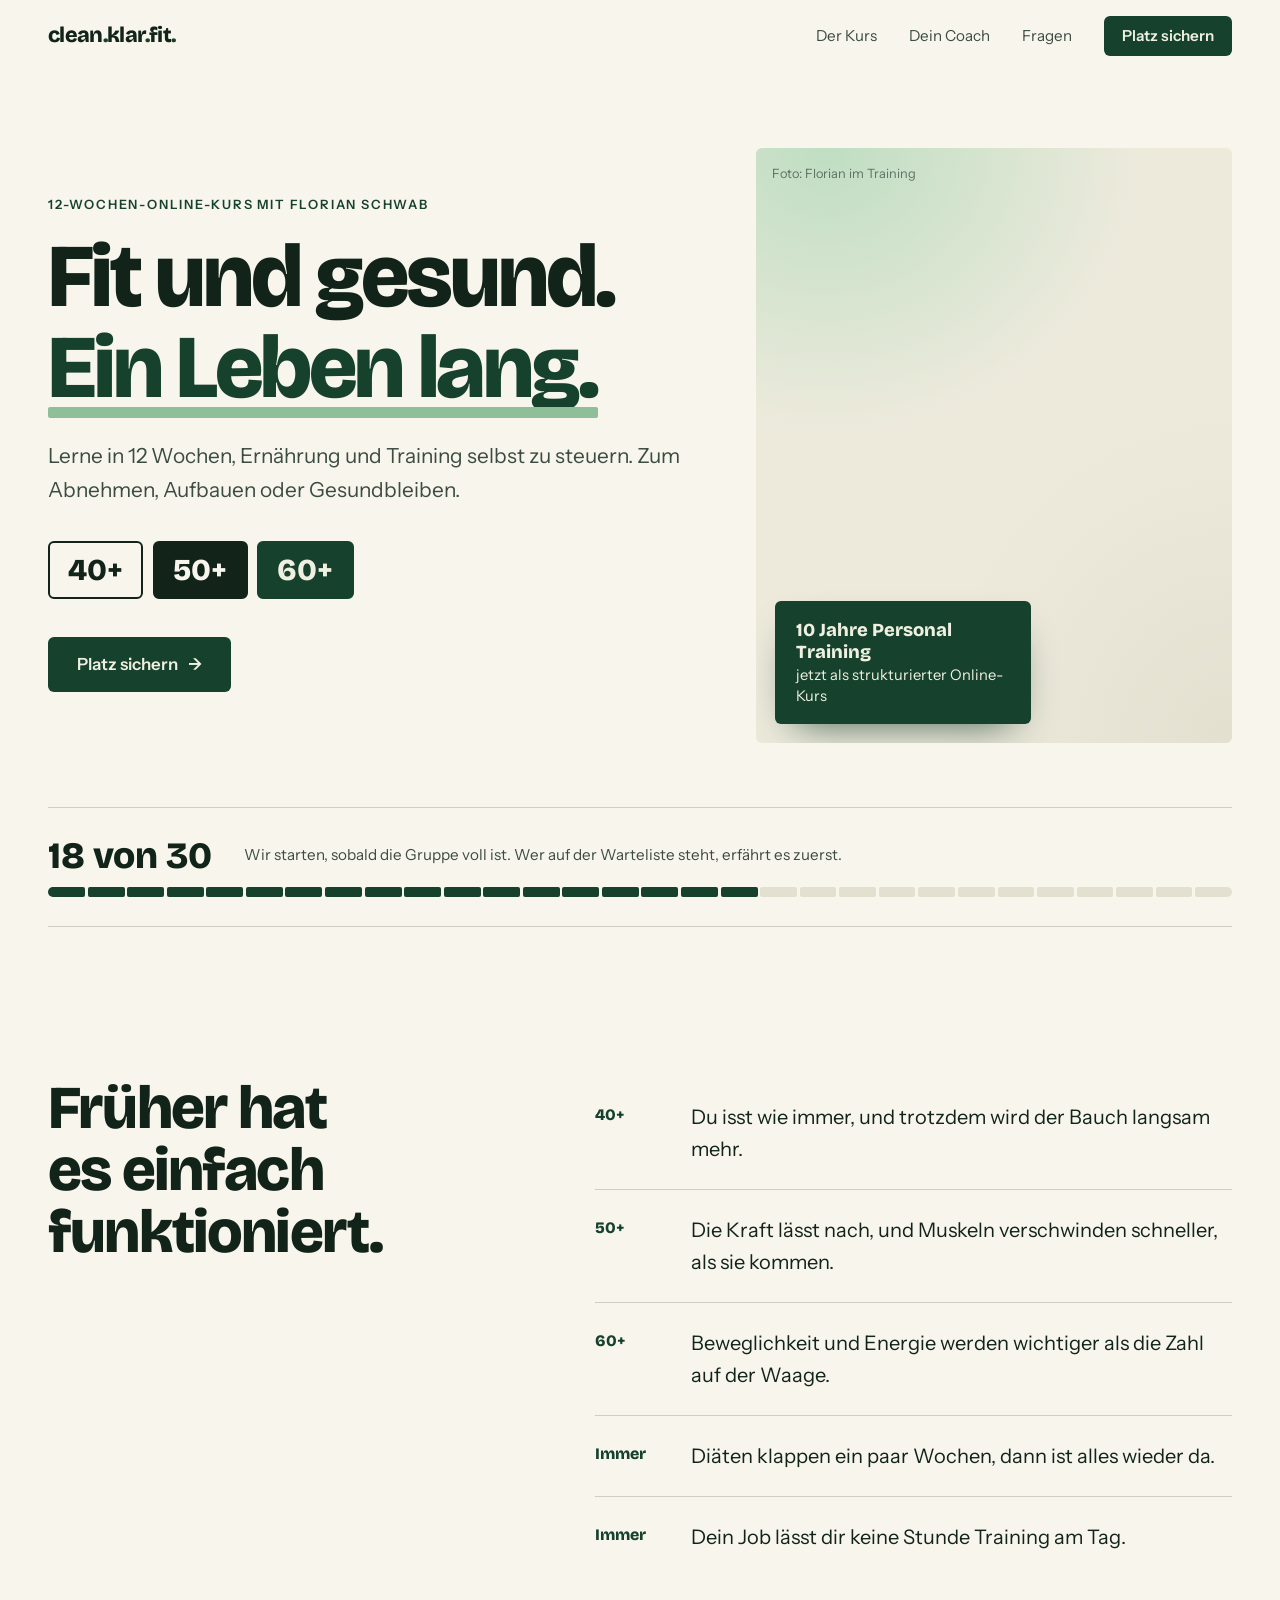
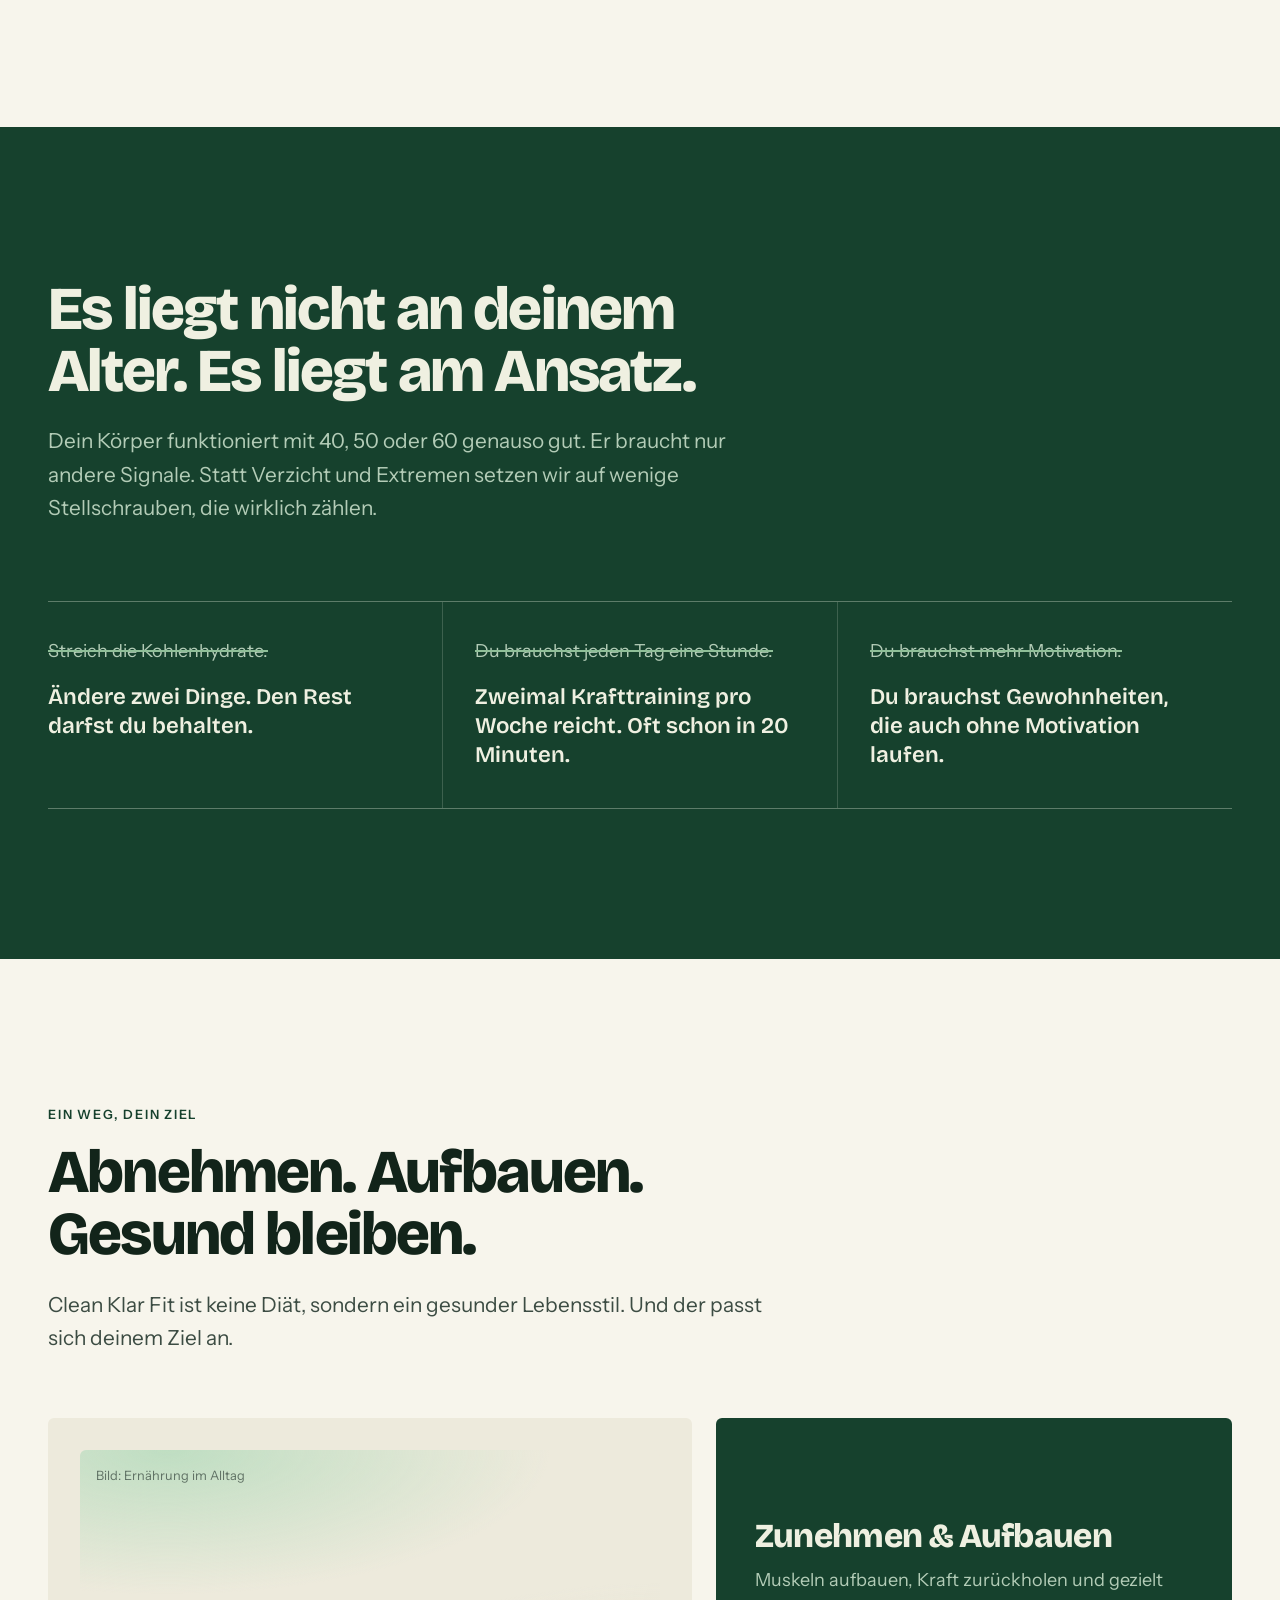
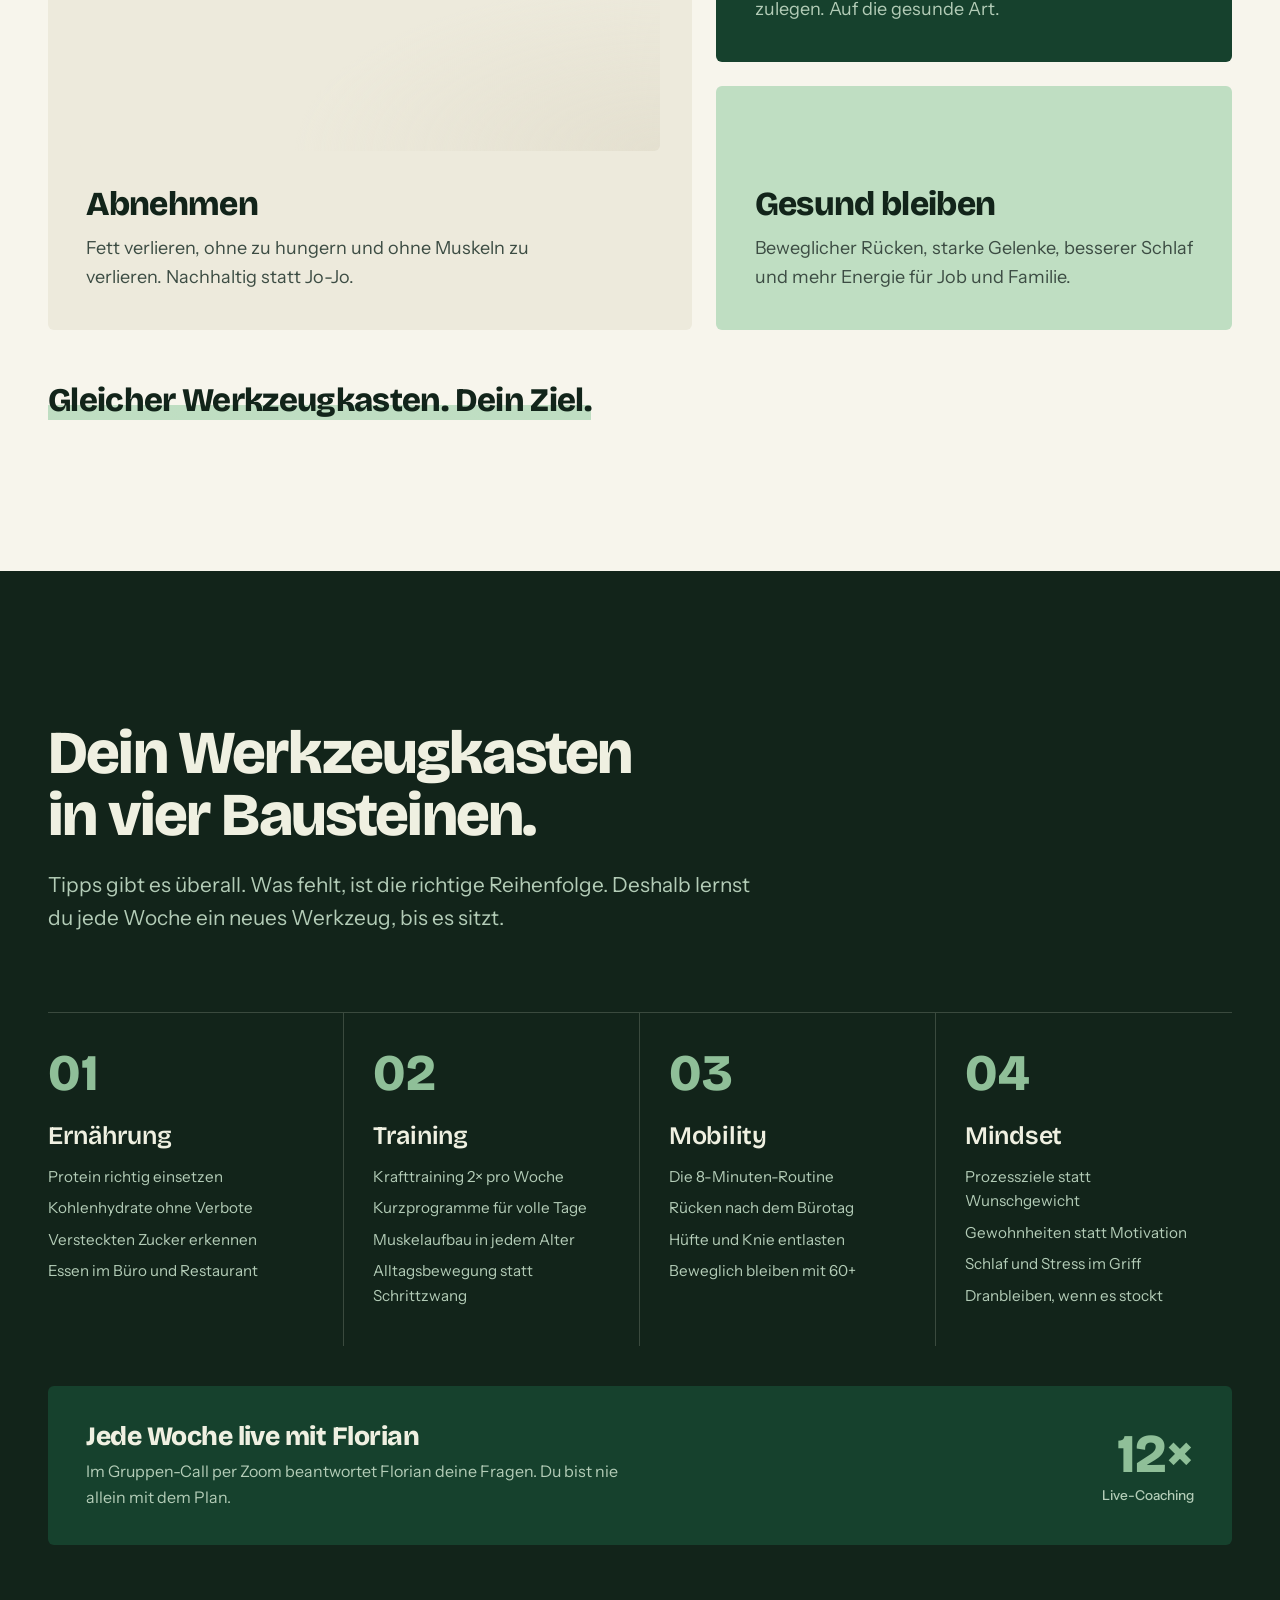
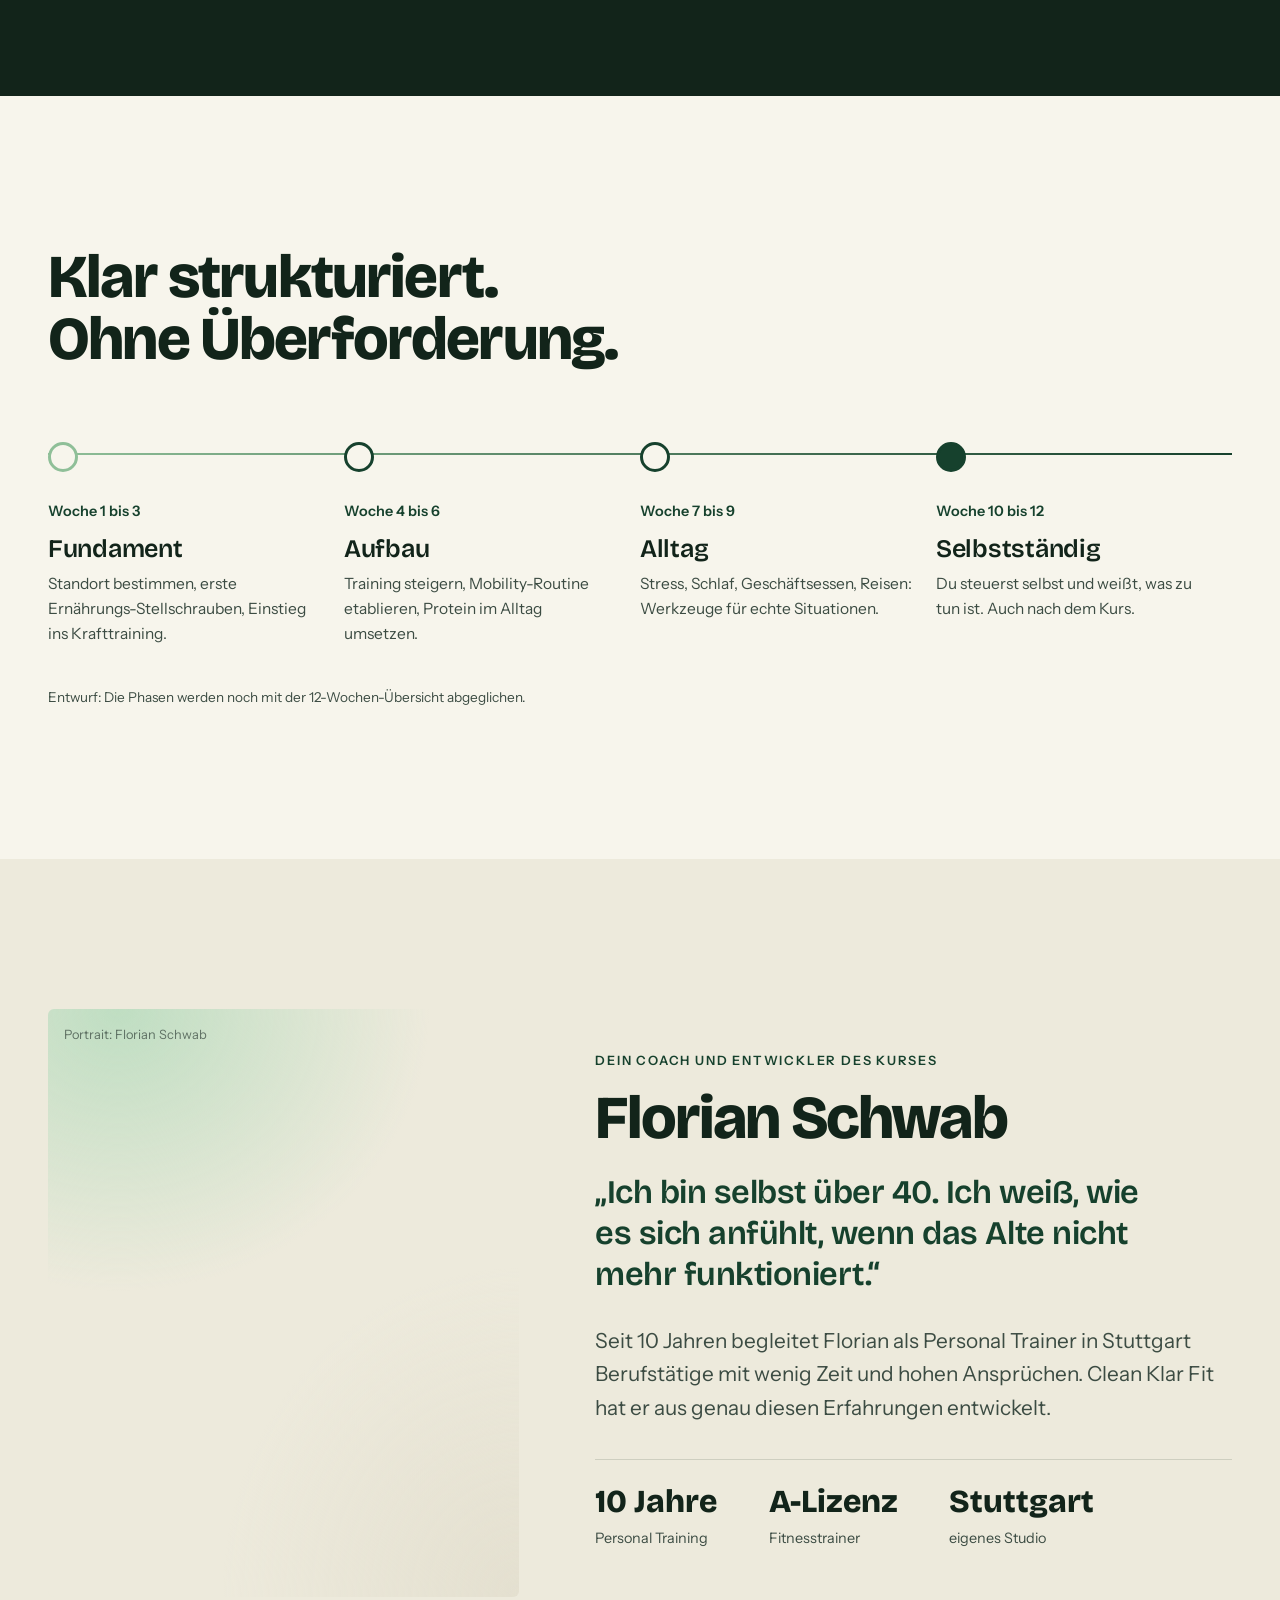
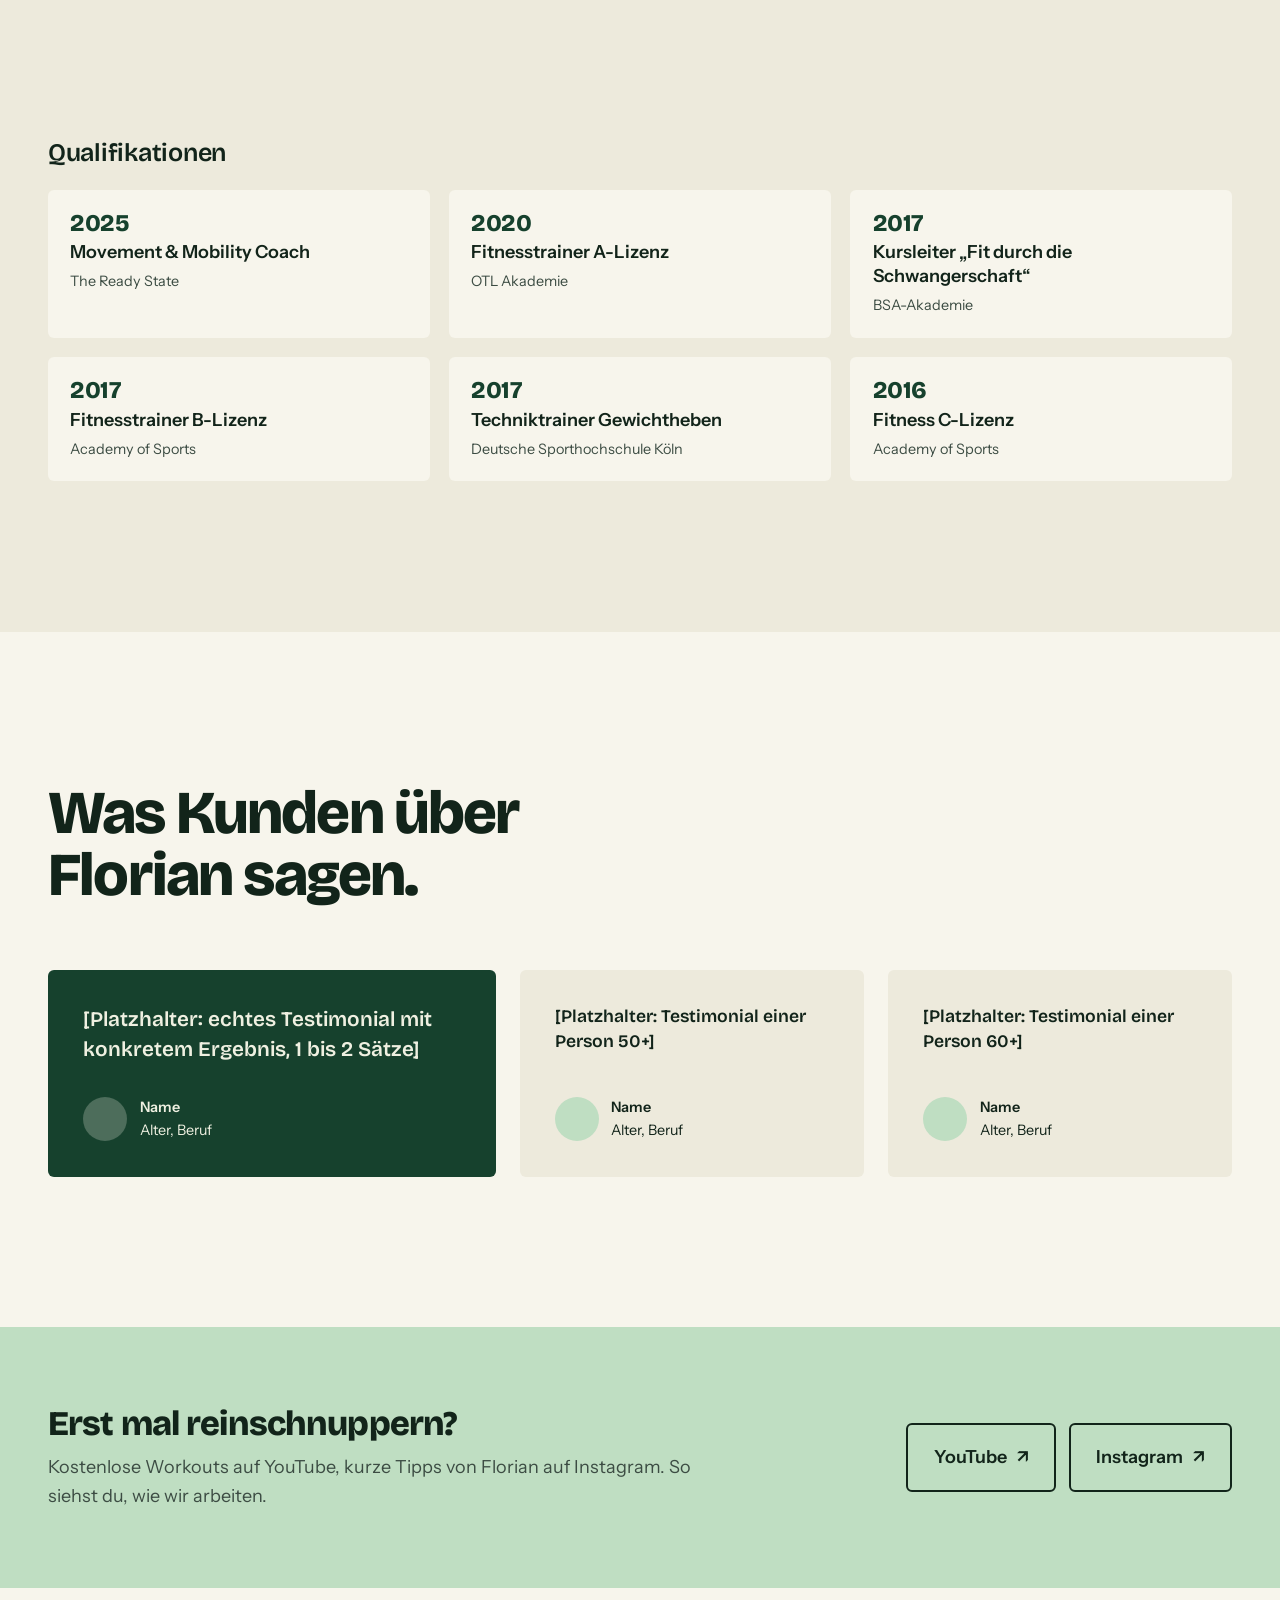
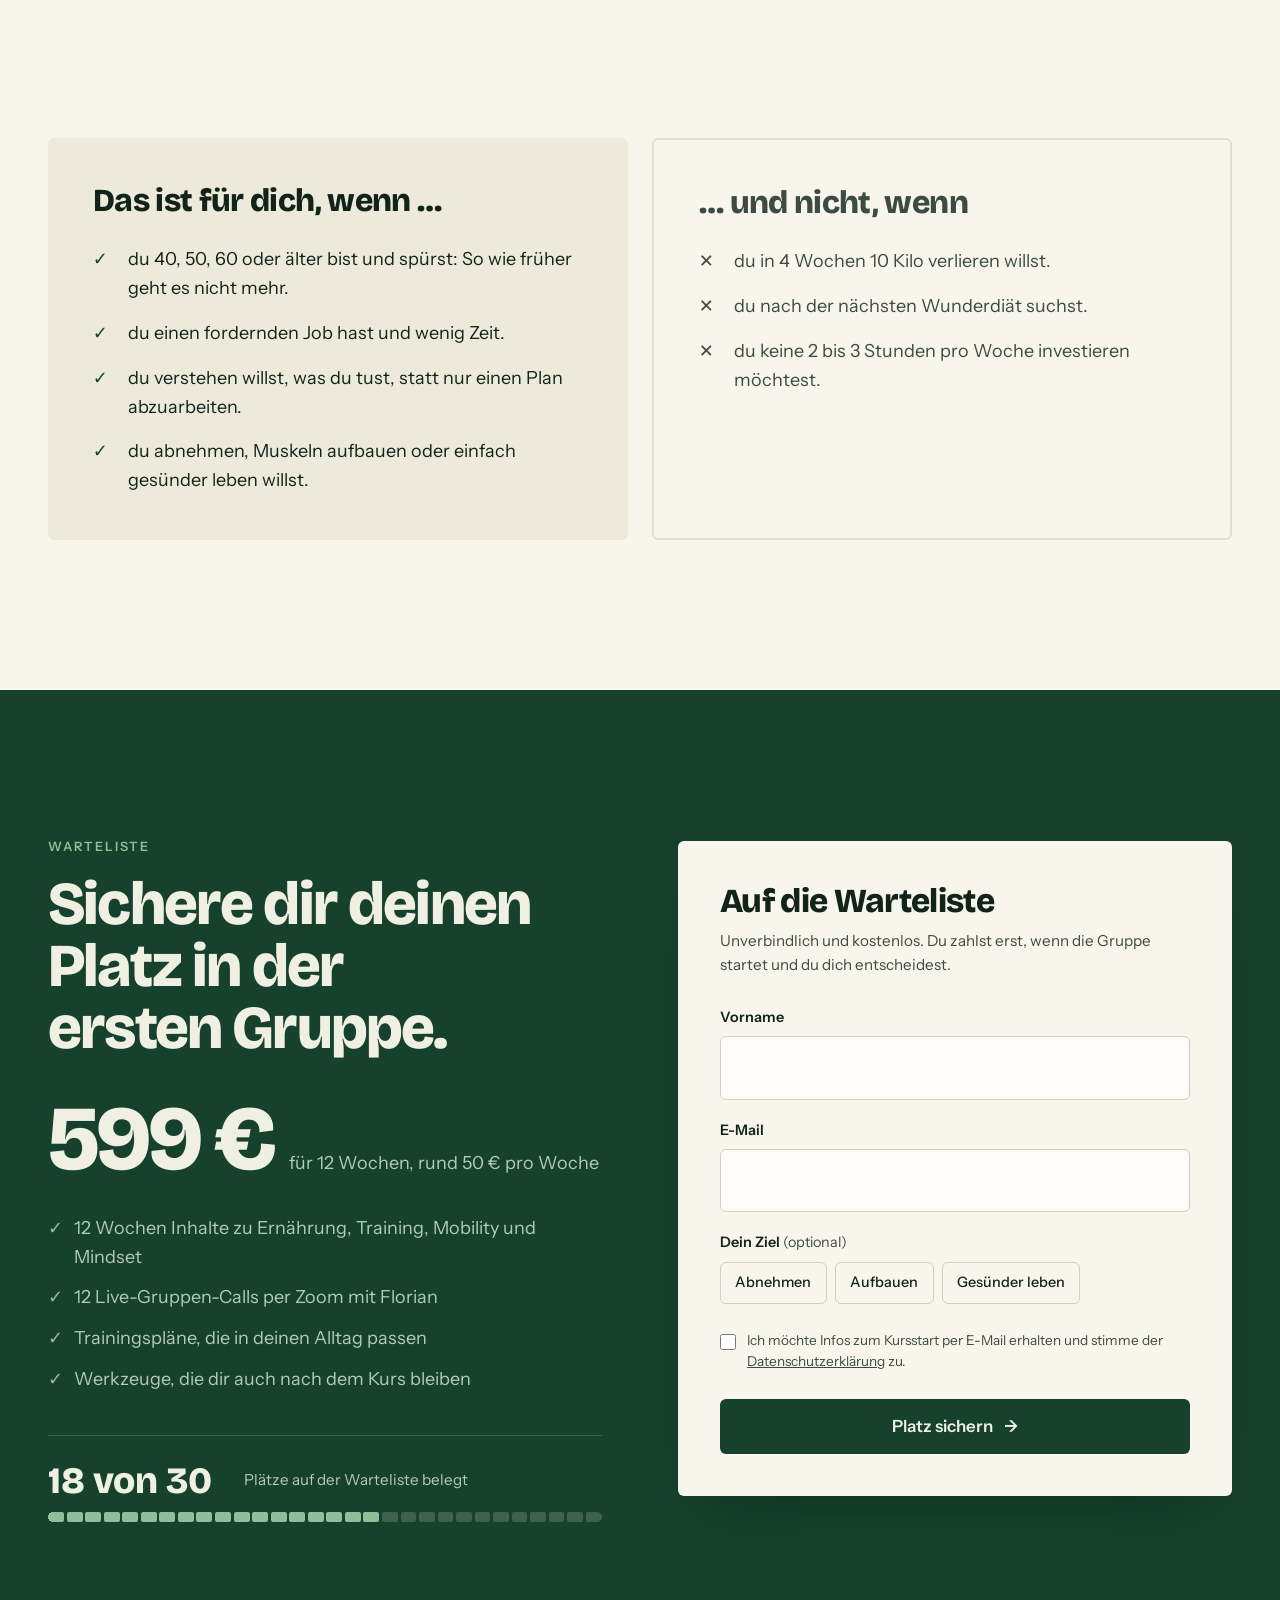
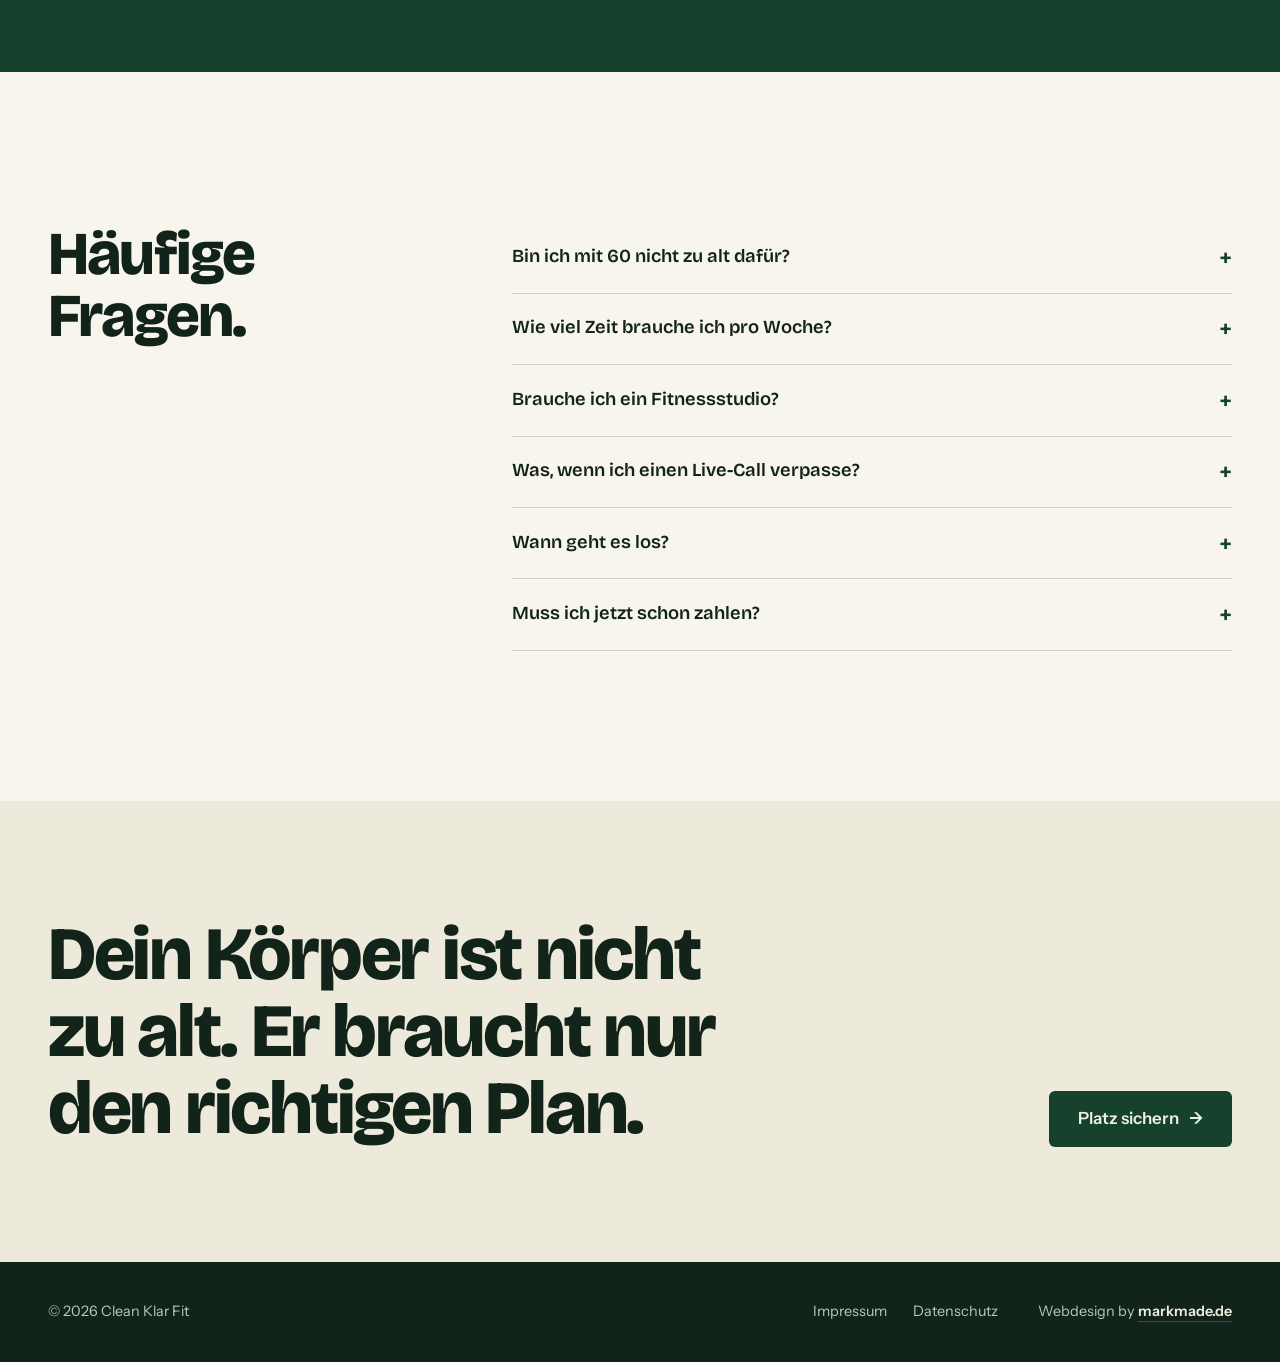
==== index.html @ 61c5561b "Clean Klar Fit Landingpage Co-Authored-By: Claude Opus 5.5 <noreply@anthropic.com>" ====
<!DOCTYPE html>
<html lang="de">
<head>
<meta charset="UTF-8">
<meta name="viewport" content="width=device-width, initial-scale=1">
<title>Clean Klar Fit | Fit und gesund ab 40, 50 und 60</title>
<meta name="description" content="12-Wochen-Online-Kurs mit Personal Trainer Florian Schwab: Ernährung, Training, Mobility und Mindset. Dein Werkzeugkasten zum Abnehmen, Aufbauen und Gesundbleiben.">
<link rel="preconnect" href="https://fonts.googleapis.com">
<link rel="preconnect" href="https://fonts.gstatic.com" crossorigin>
<link href="https://fonts.googleapis.com/css2?family=Bricolage+Grotesque:opsz,wght@12..96,400;12..96,600;12..96,800&family=Instrument+Sans:wght@400;500;600&display=swap" rel="stylesheet">
<style>
:root{
  --paper: oklch(97% 0.012 95);
  --paper-2: oklch(93.5% 0.018 95);
  --paper-3: oklch(90.5% 0.022 95);
  --ink: oklch(24% 0.03 160);
  --ink-soft: oklch(40% 0.025 160);
  --forest: oklch(34% 0.06 160);
  --forest-dark: oklch(28% 0.055 160);
  --sage: oklch(76% 0.075 150);
  --sage-soft: oklch(87% 0.05 148);
  --line: oklch(85% 0.02 110);
  --on-forest: oklch(95% 0.02 110);
  --on-forest-soft: oklch(82% 0.04 150);
  --on-forest-line: color-mix(in oklch, var(--on-forest) 18%, transparent);
  --error: oklch(52% 0.16 28);
  --radius: 6px;
  --ease: cubic-bezier(.16,1,.3,1);
  --wrap: min(1200px, 100% - 2*clamp(16px, 4vw, 48px));
}
*{box-sizing:border-box;margin:0;padding:0}
html{scroll-behavior:smooth}
body{background:var(--paper);color:var(--ink);font:400 clamp(1rem,.95rem + .25vw,1.125rem)/1.6 "Instrument Sans",system-ui,sans-serif;-webkit-font-smoothing:antialiased;overflow-x:hidden}
a{color:inherit}
.wrap{width:var(--wrap);margin-inline:auto}
h1,h2,h3{font-family:"Bricolage Grotesque",sans-serif;font-weight:800;line-height:1.02;letter-spacing:-.03em}
h2{font-size:clamp(2.1rem,1.4rem + 3vw,3.9rem);max-width:18ch;text-wrap:balance}
h3{font-size:clamp(1.25rem,1.1rem + .6vw,1.6rem);font-weight:600;letter-spacing:-.01em;line-height:1.15}
.eyebrow{font:600 .8rem/1 "Instrument Sans";letter-spacing:.14em;text-transform:uppercase;color:var(--forest);display:block;margin-bottom:1.2rem}
.lead{font-size:clamp(1.1rem,1rem + .45vw,1.3rem);color:var(--ink-soft);max-width:52ch;text-wrap:pretty}
.sub{margin-top:1.4rem}
section{padding-block:clamp(5rem,3rem + 8vw,10rem)}

.btn{display:inline-flex;align-items:center;gap:.65em;background:var(--forest);color:var(--on-forest);font:600 1.05rem/1 "Instrument Sans";padding:1.15em 1.7em;border-radius:var(--radius);text-decoration:none;border:0;cursor:pointer;white-space:nowrap;transition:background .3s var(--ease),transform .3s var(--ease),box-shadow .3s var(--ease)}
.btn:hover{background:var(--forest-dark);transform:translateY(-2px);box-shadow:0 10px 24px -12px color-mix(in oklch,var(--forest) 70%,transparent)}
.btn:active{transform:translateY(0) scale(.98)}
.btn .arr{transition:transform .3s var(--ease)}
.btn:hover .arr{transform:translateX(4px)}
:focus-visible{outline:3px solid var(--forest);outline-offset:3px}
.join :focus-visible,.toolbox :focus-visible{outline-color:var(--sage)}

/* Bildplatzhalter: werden durch echte Fotos ersetzt */
.ph{position:relative;overflow:hidden;border-radius:var(--radius);background:
  radial-gradient(110% 80% at 15% 0%,var(--sage-soft),transparent 60%),
  radial-gradient(90% 80% at 100% 100%,var(--paper-3),transparent 70%),
  var(--paper-2)}
.ph .ph-note{position:absolute;inset:1rem auto auto 1rem;font-size:.8rem;color:var(--ink-soft);opacity:.75}

/* nav */
.nav{position:sticky;top:0;z-index:10;background:color-mix(in oklch,var(--paper) 88%,transparent);backdrop-filter:blur(10px);-webkit-backdrop-filter:blur(10px);border-bottom:1px solid transparent;transition:border-color .4s}
.nav.scrolled{border-color:var(--line)}
.nav .wrap{display:flex;align-items:center;justify-content:space-between;height:72px}
.logo{font:800 1.35rem/1 "Bricolage Grotesque";letter-spacing:-.03em;text-decoration:none}
.logo i{font-style:normal;color:var(--forest)}
.menu{display:flex;align-items:center;gap:2rem;font-size:.95rem}
.menu a:not(.btn){text-decoration:none;color:var(--ink-soft);transition:color .2s}
.menu a:not(.btn):hover{color:var(--ink)}
.menu .btn{padding:.8em 1.2em;font-size:.95rem}
#top-sentinel{position:absolute;top:0;height:1px;width:1px}

/* hero */
.hero{padding-top:clamp(2.5rem,1.5rem + 4vw,5.5rem);padding-bottom:0}
.hero-grid{display:grid;grid-template-columns:1.15fr .85fr;gap:clamp(2rem,5vw,5rem);align-items:center}
.hero h1{font-size:clamp(2.8rem,1.6rem + 5vw,5.8rem);margin-bottom:1.6rem}
.hero h1 em{font-style:normal;color:var(--forest);position:relative;white-space:nowrap}
.hero h1 em::after{content:"";position:absolute;left:0;right:0;bottom:.04em;height:.12em;background:var(--sage);border-radius:2px;transform-origin:left;animation:underline 1.1s .7s var(--ease) both}
@keyframes underline{from{transform:scaleX(0)}}
.ages{display:flex;gap:.6rem;margin:2.2rem 0 2.4rem;flex-wrap:wrap}
.ages span{font:800 clamp(1.4rem,1.1rem + 1vw,2rem)/1 "Bricolage Grotesque";border:2px solid var(--ink);padding:.38em .6em;border-radius:var(--radius)}
.ages span:nth-child(2){background:var(--ink);color:var(--paper)}
.ages span:nth-child(3){border-color:var(--forest);background:var(--forest);color:var(--on-forest)}
.hero-img{aspect-ratio:4/5;max-height:640px;width:100%}
.hero-img .tag{position:absolute;left:1.2rem;right:auto;bottom:1.2rem;background:var(--forest);color:var(--on-forest);padding:1.1rem 1.3rem;border-radius:var(--radius);font-size:.92rem;line-height:1.4;max-width:16rem;box-shadow:0 18px 40px -20px color-mix(in oklch,var(--forest-dark) 80%,transparent)}
.hero-img .tag b{display:block;font:800 1.15rem/1.2 "Bricolage Grotesque";margin-bottom:.15rem}

/* counter */
.counter{display:grid;grid-template-columns:auto 1fr;gap:.8rem 2rem;align-items:center}
.counter strong{font:800 clamp(1.6rem,1.2rem + 1.4vw,2.4rem)/1 "Bricolage Grotesque";white-space:nowrap}
.counter p{color:var(--ink-soft);font-size:.95rem}
.hero .counter{margin-top:clamp(3rem,5vw,4.5rem);padding-block:1.8rem;border-top:1px solid var(--line);border-bottom:1px solid var(--line)}
.bar{grid-column:1/-1;height:10px;border-radius:99px;overflow:hidden;display:grid;grid-template-columns:repeat(30,1fr);gap:3px}
.bar i{background:var(--paper-3);border-radius:2px}
.bar i.on{background:var(--forest);animation:pop .6s var(--ease) both}
.join .bar i{background:var(--on-forest-line)}
.join .bar i.on{background:var(--sage)}
@keyframes pop{from{opacity:0;transform:scaleY(0)}}

/* pain */
.pain .wrap{display:grid;grid-template-columns:.85fr 1.15fr;gap:clamp(2rem,6vw,6rem);align-items:start}
.pain h2{position:sticky;top:110px}
.pain ul{list-style:none}
.pain li{padding:1.5rem 0;border-bottom:1px solid var(--line);display:grid;grid-template-columns:5rem 1fr;gap:1rem;font-size:clamp(1.05rem,1rem + .35vw,1.25rem)}
.pain li:last-child{border-bottom:0}
.pain li b{font:800 1rem/1.75 "Bricolage Grotesque";color:var(--forest)}

/* shift */
.shift{background:var(--forest);color:var(--on-forest)}
.shift h2{max-width:20ch}
.shift .lead{color:var(--on-forest-soft)}
.myths{margin-top:clamp(3.5rem,6vw,5.5rem);display:grid;grid-template-columns:repeat(3,1fr);gap:1px;background:var(--on-forest-line);border-block:1px solid var(--on-forest-line)}
.myths div{background:var(--forest);padding:2.2rem 2rem 2.4rem 0}
.myths div+div{padding-left:2rem}
.myths s{color:var(--on-forest-soft);display:block;margin-bottom:1rem;text-decoration-color:var(--sage);text-decoration-thickness:2px}
.myths p{font:600 clamp(1.2rem,1.1rem + .4vw,1.4rem)/1.3 "Bricolage Grotesque"}

/* goals: asymmetrisch */
.goals{margin-top:clamp(3rem,5vw,4.5rem);display:grid;grid-template-columns:1.25fr 1fr;grid-template-rows:auto auto;gap:clamp(1rem,2vw,1.5rem)}
.goal{border-radius:var(--radius);padding:clamp(1.6rem,3vw,2.4rem);display:flex;flex-direction:column;justify-content:flex-end;gap:.7rem;min-height:15rem;transition:transform .5s var(--ease)}
.goal:hover{transform:translateY(-4px)}
.goal p{color:var(--ink-soft);max-width:38ch}
.goal:nth-child(1){grid-row:1/3;background:var(--paper-2);min-height:32rem;justify-content:space-between}
.goal:nth-child(1) .ph{flex:1;margin:-.4rem -.4rem 1.4rem;min-height:14rem}
.goal:nth-child(2){background:var(--forest);color:var(--on-forest)}
.goal:nth-child(2) p{color:var(--on-forest-soft)}
.goal:nth-child(3){background:var(--sage-soft)}
.goal h3{font-size:clamp(1.6rem,1.3rem + 1vw,2.2rem);font-weight:800;letter-spacing:-.02em}
.same{margin-top:clamp(2.5rem,4vw,3.5rem);font:800 clamp(1.4rem,1.1rem + 1.2vw,2.2rem)/1.2 "Bricolage Grotesque";letter-spacing:-.02em}
.same span{background:linear-gradient(transparent 62%,var(--sage-soft) 62%)}

/* toolbox */
.toolbox{background:var(--ink);color:var(--on-forest)}
.toolbox .lead{color:var(--on-forest-soft)}
.tools{margin-top:clamp(3.5rem,6vw,5rem);display:grid;grid-template-columns:repeat(4,1fr);border-top:1px solid var(--on-forest-line)}
.tool{padding:2.2rem 1.8rem 2.4rem 0;border-right:1px solid var(--on-forest-line);transition:background .4s var(--ease)}
.tool+.tool{padding-left:1.8rem}
.tool:last-child{border-right:0}
.tool .k{font:800 clamp(2.4rem,2rem + 1.5vw,3.4rem)/1 "Bricolage Grotesque";color:var(--sage);display:block;margin-bottom:1.4rem}
.tool h3{margin-bottom:.9rem;color:var(--on-forest)}
.tool ul{list-style:none;color:var(--on-forest-soft);font-size:.95rem;display:grid;gap:.45rem}
.coach{margin-top:2.5rem;display:grid;grid-template-columns:1fr auto;gap:2rem;align-items:center;background:var(--forest);padding:clamp(1.6rem,3vw,2.2rem) clamp(1.6rem,3vw,2.4rem);border-radius:var(--radius)}
.coach b{font:800 clamp(1.3rem,1.1rem + .7vw,1.7rem)/1.2 "Bricolage Grotesque";display:block;margin-bottom:.35rem;letter-spacing:-.02em}
.coach p{color:var(--on-forest-soft);font-size:1rem;max-width:52ch}
.coach .when{font:800 clamp(2.4rem,1.8rem + 2vw,3.6rem)/1 "Bricolage Grotesque";white-space:nowrap;color:var(--sage);text-align:right}
.coach .when small{display:block;font:500 .85rem/1.3 "Instrument Sans";color:var(--on-forest-soft);margin-top:.3rem}

/* timeline */
.timeline{display:grid;grid-template-columns:repeat(4,1fr);margin-top:clamp(3rem,6vw,4.5rem);position:relative}
.timeline::before{content:"";position:absolute;left:0;right:0;top:11px;height:2px;background:linear-gradient(90deg,var(--sage),var(--forest))}
.phase{position:relative;padding-right:1.5rem}
.phase::before{content:"";width:24px;height:24px;border-radius:50%;background:var(--paper);border:3px solid var(--forest);display:block;margin-bottom:1.5rem;position:relative}
.phase:first-child::before{border-color:var(--sage)}
.phase:last-child::before{background:var(--forest)}
.phase small{font:600 .9rem/1 "Instrument Sans";color:var(--forest)}
.phase h3{margin:.55rem 0 .6rem}
.phase p{color:var(--ink-soft);font-size:.97rem}
.note{margin-top:2.5rem;font-size:.85rem;color:var(--ink-soft)}

/* trainer */
.trainer{background:var(--paper-2)}
.trainer .wrap{display:grid;grid-template-columns:.85fr 1.15fr;gap:clamp(2rem,6vw,6rem);align-items:center}
.trainer .ph{aspect-ratio:4/5}
.trainer blockquote{font:600 clamp(1.4rem,1.1rem + 1.2vw,2.1rem)/1.25 "Bricolage Grotesque";letter-spacing:-.015em;margin:1.4rem 0 1.8rem;max-width:26ch;color:var(--forest)}
.facts{display:grid;grid-template-columns:repeat(3,auto);justify-content:start;gap:clamp(1.5rem,4vw,3.5rem);margin-top:2.2rem;padding-top:1.6rem;border-top:1px solid var(--line)}
.facts b{font:800 2rem/1 "Bricolage Grotesque";display:block;margin-bottom:.3rem}
.facts span{font-size:.9rem;color:var(--ink-soft)}
.quals{grid-column:1/-1;margin-top:clamp(3rem,5vw,4.5rem)}
.quals h3{margin-bottom:1.4rem}
.quals ol{list-style:none;display:grid;grid-template-columns:repeat(3,1fr);gap:clamp(.8rem,1.5vw,1.2rem)}
.quals li{background:var(--paper);border-radius:var(--radius);padding:1.3rem 1.4rem;display:grid;gap:.35rem;align-content:start;transition:transform .4s var(--ease)}
.quals li:hover{transform:translateY(-3px)}
.quals time{font:800 1.5rem/1 "Bricolage Grotesque";color:var(--forest);letter-spacing:-.02em}
.quals b{font-weight:600;line-height:1.35}
.quals span{font-size:.9rem;color:var(--ink-soft)}

/* testimonials */
.quotes{display:grid;grid-template-columns:1.3fr 1fr 1fr;gap:clamp(1rem,2vw,1.5rem);margin-top:clamp(2.5rem,5vw,4rem)}
.quote{background:var(--paper-2);padding:clamp(1.6rem,3vw,2.2rem);border-radius:var(--radius);display:flex;flex-direction:column;justify-content:space-between;gap:2rem}
.quote:first-child{background:var(--forest);color:var(--on-forest)}
.quote:first-child p{font-size:1.3rem}
.quote p{font:600 1.1rem/1.4 "Bricolage Grotesque"}
.quote footer{font-size:.9rem;display:flex;align-items:center;gap:.8rem}
.quote footer b{display:block;font-weight:600}
.quote footer .av{width:44px;height:44px;border-radius:50%;background:var(--sage-soft);flex:none}
.quote:first-child footer .av{background:color-mix(in oklch,var(--on-forest) 25%,transparent)}

/* free */
.free{padding-block:clamp(3.5rem,6vw,5.5rem);background:var(--sage-soft)}
.free .wrap{display:grid;grid-template-columns:1fr auto;gap:2rem;align-items:center}
.free h3{font-size:clamp(1.6rem,1.2rem + 1.2vw,2.4rem);font-weight:800;letter-spacing:-.025em;margin-bottom:.6rem}
.free p{color:var(--ink-soft);max-width:55ch}
.links{display:flex;gap:.8rem;flex-wrap:wrap}
.ghost{display:inline-flex;align-items:center;gap:.5em;padding:1em 1.4em;border:2px solid var(--ink);border-radius:var(--radius);font-weight:600;text-decoration:none;white-space:nowrap;transition:background .3s var(--ease),color .3s var(--ease),transform .3s var(--ease)}
.ghost:hover{background:var(--ink);color:var(--paper);transform:translateY(-2px)}
.ghost:active{transform:scale(.98)}

/* fit */
.fit .wrap{display:grid;grid-template-columns:1fr 1fr;gap:clamp(1rem,2vw,1.5rem)}
.fit .col{border-radius:var(--radius);padding:clamp(1.8rem,3.5vw,2.8rem)}
.fit .yes{background:var(--paper-2)}
.fit .no{border:2px solid var(--paper-3)}
.fit h3{margin-bottom:1.6rem;font-weight:800;font-size:clamp(1.5rem,1.2rem + 1vw,2rem);letter-spacing:-.02em}
.fit ul{list-style:none;display:grid;gap:1rem}
.fit li{display:grid;grid-template-columns:1.8rem 1fr;gap:.4rem}
.fit li::before{content:"✓";font-weight:800;color:var(--forest)}
.fit .no li::before{content:"✕";color:var(--ink-soft)}
.fit .no{color:var(--ink-soft)}

/* join */
.join{background:var(--forest);color:var(--on-forest)}
.join .wrap{display:grid;grid-template-columns:1fr 1fr;gap:clamp(2rem,6vw,6rem);align-items:start}
.join .eyebrow{color:var(--sage)}
.price{margin:2.2rem 0 .8rem;display:flex;align-items:baseline;gap:1rem;flex-wrap:wrap}
.price b{font:800 clamp(3.5rem,2.5rem + 4vw,6rem)/1 "Bricolage Grotesque";letter-spacing:-.04em}
.price span{color:var(--on-forest-soft)}
.incl{list-style:none;display:grid;gap:.75rem;margin-top:1.8rem;color:var(--on-forest-soft)}
.incl li{display:grid;grid-template-columns:1.6rem 1fr}
.incl li::before{content:"✓";color:var(--sage);font-weight:800}
.join .counter{margin-top:2.6rem;padding-top:1.6rem;border-top:1px solid var(--on-forest-line)}
.join .counter p{color:var(--on-forest-soft)}
form{background:var(--paper);color:var(--ink);padding:clamp(1.8rem,3.5vw,2.6rem);border-radius:var(--radius);box-shadow:0 30px 60px -30px color-mix(in oklch,var(--forest-dark) 90%,transparent)}
form h3{font-weight:800;font-size:clamp(1.6rem,1.3rem + 1vw,2.1rem);letter-spacing:-.02em;margin-bottom:.5rem}
.fields > p{color:var(--ink-soft);font-size:.95rem;margin-bottom:1.8rem}
.field{display:grid;gap:.45rem;margin-bottom:1.2rem}
label{font-weight:600;font-size:.9rem}
.opt{color:var(--ink-soft);font-weight:400}
input[type=text],input[type=email]{width:100%;font:inherit;padding:.9em 1em;border:1.5px solid var(--line);border-radius:var(--radius);background:oklch(99% 0.005 95);color:var(--ink);transition:border-color .2s}
input[type=text]:hover,input[type=email]:hover{border-color:var(--ink-soft)}
.field.invalid input{border-color:var(--error)}
.err{display:none;font-size:.85rem;color:var(--error)}
.field.invalid .err,.consent.invalid + .err{display:block}
.chips{display:flex;gap:.5rem;flex-wrap:wrap}
.chips input{position:absolute;opacity:0;width:1px;height:1px}
.chips label{font-weight:500;border:1.5px solid var(--line);padding:.6em 1em;border-radius:var(--radius);cursor:pointer;transition:all .25s var(--ease)}
.chips label:hover{border-color:var(--ink-soft)}
.chips input:checked+label{background:var(--forest);color:var(--on-forest);border-color:var(--forest)}
.chips input:focus-visible+label{outline:3px solid var(--forest);outline-offset:2px}
.consent{display:grid;grid-template-columns:auto 1fr;gap:.7rem;font-size:.85rem;color:var(--ink-soft);font-weight:400;margin-top:1.6rem}
.consent input{margin:.25rem 0 0;accent-color:var(--forest);width:16px;height:16px}
.consent-err{margin:.4rem 0 0 1.6rem}
form .btn{width:100%;justify-content:center;margin-top:1.6rem}
.ok{display:none;text-align:center;padding:2.5rem 0}
.ok b{font:800 2.2rem/1.1 "Bricolage Grotesque";display:block;margin-bottom:.6rem;color:var(--forest)}
.ok p{color:var(--ink-soft)}
form.done .fields{display:none}
form.done .ok{display:block;animation:fadeup .7s var(--ease) both}
@keyframes fadeup{from{opacity:0;transform:translateY(12px)}}

/* faq */
.faq .wrap{display:grid;grid-template-columns:.7fr 1.3fr;gap:clamp(2rem,6vw,6rem)}
details{border-bottom:1px solid var(--line)}
summary{list-style:none;cursor:pointer;padding:1.4rem 0;font:600 1.15rem/1.3 "Bricolage Grotesque";display:flex;justify-content:space-between;gap:1rem;transition:color .2s}
summary:hover{color:var(--forest)}
summary::-webkit-details-marker{display:none}
summary::after{content:"+";font-size:1.6rem;line-height:1;color:var(--forest);transition:transform .35s var(--ease)}
details[open] summary::after{transform:rotate(45deg)}
details p{padding-bottom:1.5rem;color:var(--ink-soft);max-width:60ch}

/* final */
.final{padding-block:clamp(5rem,9vw,9rem);background:var(--paper-2)}
.final .wrap{display:grid;grid-template-columns:1fr auto;gap:2rem;align-items:end}
.final .btn{justify-self:start}
.final h2{font-size:clamp(2.4rem,1.5rem + 4vw,5rem);max-width:16ch}

footer.site{background:var(--ink);color:var(--on-forest-soft);padding:2.4rem 0;font-size:.9rem}
footer.site .wrap{display:grid;grid-template-columns:1fr auto auto;gap:1.5rem 2.5rem;align-items:center}
footer.site a{text-decoration:none;transition:color .2s}
footer.site a:hover{color:var(--on-forest)}
footer.site .fl{display:flex;gap:1.6rem}
footer.site .credit a{color:var(--on-forest);font-weight:600;border-bottom:1px solid var(--on-forest-line);padding-bottom:1px}
footer.site .credit a:hover{border-color:var(--sage)}

/* reveal */
.rv{opacity:0;transform:translateY(24px);transition:opacity 1s var(--ease),transform 1s var(--ease)}
.rv.in{opacity:1;transform:none}
.rv[style*="--d"]{transition-delay:calc(var(--d) * 100ms)}
@media (prefers-reduced-motion:reduce){*,*::before,*::after{animation:none!important;transition:none!important}.rv{opacity:1;transform:none}html{scroll-behavior:auto}}

@media (max-width:960px){
  .menu a:not(.btn){display:none}
  .hero-grid,.pain .wrap,.trainer .wrap,.join .wrap,.faq .wrap,.fit .wrap,.free .wrap,.final .wrap{grid-template-columns:1fr}
  .pain h2{position:static}
  .hero-img{aspect-ratio:4/3;max-height:440px}
  .myths,.quotes{grid-template-columns:1fr}
  .myths div,.myths div+div{padding:1.8rem 0}
  .goals{grid-template-columns:1fr}
  .goal:nth-child(1){grid-row:auto;min-height:0}
  .tools{grid-template-columns:1fr 1fr}
  .tool,.tool+.tool{padding:1.8rem 1.2rem 1.8rem 0;border-right:0;border-bottom:1px solid var(--on-forest-line)}
  .tool:nth-child(even){padding-left:1.2rem;border-left:1px solid var(--on-forest-line)}
  .timeline{grid-template-columns:1fr 1fr;gap:2.5rem 0}
  .timeline::before{display:none}
  .quals ol{grid-template-columns:1fr 1fr}
  .coach{grid-template-columns:1fr}
  .coach .when{text-align:left}
  footer.site .wrap{grid-template-columns:1fr}
}
@media (max-width:560px){
  .tools{grid-template-columns:1fr}
  .tool:nth-child(even){padding-left:0;border-left:0}
  .timeline{grid-template-columns:1fr}
  .quals ol{grid-template-columns:1fr}
  .facts{grid-template-columns:1fr 1fr}
  .pain li{grid-template-columns:1fr;gap:.2rem}
  .counter{grid-template-columns:1fr}
}
</style>
</head>
<body>
<span id="top-sentinel" aria-hidden="true"></span>

<header class="nav" id="nav"><div class="wrap">
  <a href="#" class="logo" aria-label="Clean Klar Fit, zum Seitenanfang">clean<i>.</i>klar<i>.</i>fit<i>.</i></a>
  <nav class="menu" aria-label="Hauptnavigation">
    <a href="#kurs">Der Kurs</a>
    <a href="#florian">Dein Coach</a>
    <a href="#faq">Fragen</a>
    <a href="#warteliste" class="btn">Platz sichern</a>
  </nav>
</div></header>

<main>
<section class="hero"><div class="wrap">
  <div class="hero-grid">
    <div>
      <span class="eyebrow rv" style="--d:0">12-Wochen-Online-Kurs mit Florian Schwab</span>
      <h1 class="rv" style="--d:1">Fit und gesund. <em>Ein Leben lang.</em></h1>
      <p class="lead rv" style="--d:2">Lerne in 12 Wochen, Ernährung und Training selbst zu steuern. Zum Abnehmen, Aufbauen oder Gesundbleiben.</p>
      <div class="ages rv" style="--d:3" aria-label="Für Menschen ab 40, 50 und 60"><span>40+</span><span>50+</span><span>60+</span></div>
      <div class="rv" style="--d:4"><a href="#warteliste" class="btn">Platz sichern <span class="arr" aria-hidden="true">→</span></a></div>
    </div>
    <div class="hero-img ph rv" style="--d:3">
      <!-- TODO: Foto Florian im Training, Hochformat ca. 1200x1500 -->
      <span class="ph-note">Foto: Florian im Training</span>
      <div class="tag"><b>10 Jahre Personal Training</b>jetzt als strukturierter Online-Kurs</div>
    </div>
  </div>
  <div class="counter rv">
    <strong><span class="count">18</span> von 30</strong>
    <p>Wir starten, sobald die Gruppe voll ist. Wer auf der Warteliste steht, erfährt es zuerst.</p>
    <div class="bar" aria-hidden="true"></div>
  </div>
</div></section>

<section class="pain"><div class="wrap">
  <h2 class="rv">Früher hat es einfach funktioniert.</h2>
  <ul class="rv">
    <li><b>40+</b>Du isst wie immer, und trotzdem wird der Bauch langsam mehr.</li>
    <li><b>50+</b>Die Kraft lässt nach, und Muskeln verschwinden schneller, als sie kommen.</li>
    <li><b>60+</b>Beweglichkeit und Energie werden wichtiger als die Zahl auf der Waage.</li>
    <li><b>Immer</b>Diäten klappen ein paar Wochen, dann ist alles wieder da.</li>
    <li><b>Immer</b>Dein Job lässt dir keine Stunde Training am Tag.</li>
  </ul>
</div></section>

<section class="shift"><div class="wrap">
  <h2 class="rv">Es liegt nicht an deinem Alter. Es liegt am Ansatz.</h2>
  <p class="lead sub rv">Dein Körper funktioniert mit 40, 50 oder 60 genauso gut. Er braucht nur andere Signale. Statt Verzicht und Extremen setzen wir auf wenige Stellschrauben, die wirklich zählen.</p>
  <div class="myths rv">
    <div><s>Streich die Kohlenhydrate.</s><p>Ändere zwei Dinge. Den Rest darfst du behalten.</p></div>
    <div><s>Du brauchst jeden Tag eine Stunde.</s><p>Zweimal Krafttraining pro Woche reicht. Oft schon in 20 Minuten.</p></div>
    <div><s>Du brauchst mehr Motivation.</s><p>Du brauchst Gewohnheiten, die auch ohne Motivation laufen.</p></div>
  </div>
</div></section>

<section><div class="wrap">
  <span class="eyebrow rv">Ein Weg, dein Ziel</span>
  <h2 class="rv">Abnehmen. Aufbauen. Gesund bleiben.</h2>
  <p class="lead sub rv">Clean Klar Fit ist keine Diät, sondern ein gesunder Lebensstil. Und der passt sich deinem Ziel an.</p>
  <div class="goals">
    <article class="goal rv">
      <div class="ph"><!-- TODO: Bild Ernährung / Alltag, Querformat --><span class="ph-note">Bild: Ernährung im Alltag</span></div>
      <h3>Abnehmen</h3><p>Fett verlieren, ohne zu hungern und ohne Muskeln zu verlieren. Nachhaltig statt Jo-Jo.</p>
    </article>
    <article class="goal rv"><h3>Zunehmen &amp; Aufbauen</h3><p>Muskeln aufbauen, Kraft zurückholen und gezielt zulegen. Auf die gesunde Art.</p></article>
    <article class="goal rv"><h3>Gesund bleiben</h3><p>Beweglicher Rücken, starke Gelenke, besserer Schlaf und mehr Energie für Job und Familie.</p></article>
  </div>
  <p class="same rv"><span>Gleicher Werkzeugkasten. Dein Ziel.</span></p>
</div></section>

<section class="toolbox" id="kurs"><div class="wrap">
  <h2 class="rv">Dein Werkzeugkasten in vier Bausteinen.</h2>
  <p class="lead sub rv">Tipps gibt es überall. Was fehlt, ist die richtige Reihenfolge. Deshalb lernst du jede Woche ein neues Werkzeug, bis es sitzt.</p>
  <div class="tools">
    <div class="tool rv"><span class="k">01</span><h3>Ernährung</h3><ul><li>Protein richtig einsetzen</li><li>Kohlenhydrate ohne Verbote</li><li>Versteckten Zucker erkennen</li><li>Essen im Büro und Restaurant</li></ul></div>
    <div class="tool rv"><span class="k">02</span><h3>Training</h3><ul><li>Krafttraining 2× pro Woche</li><li>Kurzprogramme für volle Tage</li><li>Muskelaufbau in jedem Alter</li><li>Alltagsbewegung statt Schrittzwang</li></ul></div>
    <div class="tool rv"><span class="k">03</span><h3>Mobility</h3><ul><li>Die 8-Minuten-Routine</li><li>Rücken nach dem Bürotag</li><li>Hüfte und Knie entlasten</li><li>Beweglich bleiben mit 60+</li></ul></div>
    <div class="tool rv"><span class="k">04</span><h3>Mindset</h3><ul><li>Prozessziele statt Wunschgewicht</li><li>Gewohnheiten statt Motivation</li><li>Schlaf und Stress im Griff</li><li>Dranbleiben, wenn es stockt</li></ul></div>
  </div>
  <div class="coach rv">
    <div><b>Jede Woche live mit Florian</b><p>Im Gruppen-Call per Zoom beantwortet Florian deine Fragen. Du bist nie allein mit dem Plan.</p></div>
    <div class="when">12×<small>Live-Coaching</small></div>
  </div>
</div></section>

<section><div class="wrap">
  <h2 class="rv">Klar strukturiert. Ohne Überforderung.</h2>
  <div class="timeline">
    <div class="phase rv"><small>Woche 1 bis 3</small><h3>Fundament</h3><p>Standort bestimmen, erste Ernährungs-Stellschrauben, Einstieg ins Krafttraining.</p></div>
    <div class="phase rv"><small>Woche 4 bis 6</small><h3>Aufbau</h3><p>Training steigern, Mobility-Routine etablieren, Protein im Alltag umsetzen.</p></div>
    <div class="phase rv"><small>Woche 7 bis 9</small><h3>Alltag</h3><p>Stress, Schlaf, Geschäftsessen, Reisen: Werkzeuge für echte Situationen.</p></div>
    <div class="phase rv"><small>Woche 10 bis 12</small><h3>Selbstständig</h3><p>Du steuerst selbst und weißt, was zu tun ist. Auch nach dem Kurs.</p></div>
  </div>
  <p class="note">Entwurf: Die Phasen werden noch mit der 12-Wochen-Übersicht abgeglichen.</p>
</div></section>

<section class="trainer" id="florian"><div class="wrap">
  <div class="ph rv"><!-- TODO: Portrait Florian, Hochformat --><span class="ph-note">Portrait: Florian Schwab</span></div>
  <div class="rv">
    <span class="eyebrow">Dein Coach und Entwickler des Kurses</span>
    <h2>Florian Schwab</h2>
    <blockquote>„Ich bin selbst über 40. Ich weiß, wie es sich anfühlt, wenn das Alte nicht mehr funktioniert.“</blockquote>
    <p class="lead">Seit 10 Jahren begleitet Florian als Personal Trainer in Stuttgart Berufstätige mit wenig Zeit und hohen Ansprüchen. Clean Klar Fit hat er aus genau diesen Erfahrungen entwickelt.</p>
    <div class="facts">
      <div><b>10 Jahre</b><span>Personal Training</span></div>
      <div><b>A-Lizenz</b><span>Fitnesstrainer</span></div>
      <div><b>Stuttgart</b><span>eigenes Studio</span></div>
    </div>
  </div>
  <div class="quals">
    <h3 class="rv">Qualifikationen</h3>
    <ol>
      <li class="rv"><time>2025</time><b>Movement &amp; Mobility Coach</b><span>The Ready State</span></li>
      <li class="rv"><time>2020</time><b>Fitnesstrainer A-Lizenz</b><span>OTL Akademie</span></li>
      <li class="rv"><time>2017</time><b>Kursleiter „Fit durch die Schwangerschaft“</b><span>BSA-Akademie</span></li>
      <li class="rv"><time>2017</time><b>Fitnesstrainer B-Lizenz</b><span>Academy of Sports</span></li>
      <li class="rv"><time>2017</time><b>Techniktrainer Gewichtheben</b><span>Deutsche Sporthochschule Köln</span></li>
      <li class="rv"><time>2016</time><b>Fitness C-Lizenz</b><span>Academy of Sports</span></li>
    </ol>
  </div>
</div></section>

<section><div class="wrap">
  <h2 class="rv">Was Kunden über Florian sagen.</h2>
  <div class="quotes">
    <blockquote class="quote rv"><p>[Platzhalter: echtes Testimonial mit konkretem Ergebnis, 1 bis 2 Sätze]</p><footer><span class="av"></span><span><b>Name</b>Alter, Beruf</span></footer></blockquote>
    <blockquote class="quote rv"><p>[Platzhalter: Testimonial einer Person 50+]</p><footer><span class="av"></span><span><b>Name</b>Alter, Beruf</span></footer></blockquote>
    <blockquote class="quote rv"><p>[Platzhalter: Testimonial einer Person 60+]</p><footer><span class="av"></span><span><b>Name</b>Alter, Beruf</span></footer></blockquote>
  </div>
</div></section>

<div class="free"><div class="wrap">
  <div class="rv"><h3>Erst mal reinschnuppern?</h3><p>Kostenlose Workouts auf YouTube, kurze Tipps von Florian auf Instagram. So siehst du, wie wir arbeiten.</p></div>
  <div class="links rv">
    <a class="ghost" href="#" target="_blank" rel="noopener">YouTube <span aria-hidden="true">↗</span></a>
    <a class="ghost" href="https://www.instagram.com/sf_personaltraining_stuttgart/" target="_blank" rel="noopener">Instagram <span aria-hidden="true">↗</span></a>
  </div>
</div></div>

<section class="fit"><div class="wrap">
  <div class="col yes rv">
    <h3>Das ist für dich, wenn …</h3>
    <ul>
      <li>du 40, 50, 60 oder älter bist und spürst: So wie früher geht es nicht mehr.</li>
      <li>du einen fordernden Job hast und wenig Zeit.</li>
      <li>du verstehen willst, was du tust, statt nur einen Plan abzuarbeiten.</li>
      <li>du abnehmen, Muskeln aufbauen oder einfach gesünder leben willst.</li>
    </ul>
  </div>
  <div class="col no rv">
    <h3>… und nicht, wenn</h3>
    <ul>
      <li>du in 4 Wochen 10 Kilo verlieren willst.</li>
      <li>du nach der nächsten Wunderdiät suchst.</li>
      <li>du keine 2 bis 3 Stunden pro Woche investieren möchtest.</li>
    </ul>
  </div>
</div></section>

<section class="join" id="warteliste"><div class="wrap">
  <div class="rv">
    <span class="eyebrow">Warteliste</span>
    <h2>Sichere dir deinen Platz in der ersten Gruppe.</h2>
    <div class="price"><b>599 €</b><span>für 12 Wochen, rund 50 € pro Woche</span></div>
    <ul class="incl">
      <li>12 Wochen Inhalte zu Ernährung, Training, Mobility und Mindset</li>
      <li>12 Live-Gruppen-Calls per Zoom mit Florian</li>
      <li>Trainingspläne, die in deinen Alltag passen</li>
      <li>Werkzeuge, die dir auch nach dem Kurs bleiben</li>
    </ul>
    <div class="counter">
      <strong><span class="count">18</span> von 30</strong>
      <p>Plätze auf der Warteliste belegt</p>
      <div class="bar" aria-hidden="true"></div>
    </div>
  </div>
  <form id="form" class="rv" novalidate>
    <div class="fields">
      <h3>Auf die Warteliste</h3>
      <p>Unverbindlich und kostenlos. Du zahlst erst, wenn die Gruppe startet und du dich entscheidest.</p>
      <div class="field"><label for="name">Vorname</label><input type="text" id="name" name="name" autocomplete="given-name" required><span class="err">Bitte gib deinen Vornamen ein.</span></div>
      <div class="field"><label for="email">E-Mail</label><input type="email" id="email" name="email" autocomplete="email" required><span class="err">Bitte gib eine gültige E-Mail-Adresse ein.</span></div>
      <div class="field"><label id="goal-l">Dein Ziel <span class="opt">(optional)</span></label>
        <div class="chips" role="radiogroup" aria-labelledby="goal-l">
          <input type="radio" name="goal" id="g1" value="abnehmen"><label for="g1">Abnehmen</label>
          <input type="radio" name="goal" id="g2" value="aufbauen"><label for="g2">Aufbauen</label>
          <input type="radio" name="goal" id="g3" value="gesund"><label for="g3">Gesünder leben</label>
        </div>
      </div>
      <label class="consent"><input type="checkbox" id="consent" required><span>Ich möchte Infos zum Kursstart per E-Mail erhalten und stimme der <a href="#">Datenschutzerklärung</a> zu.</span></label>
      <span class="err consent-err">Bitte bestätige die Datenschutzerklärung.</span>
      <button class="btn" type="submit">Platz sichern <span class="arr" aria-hidden="true">→</span></button>
    </div>
    <div class="ok" role="status" tabindex="-1"><b>Du bist dabei!</b><p>Wir melden uns, sobald die Gruppe voll ist.</p></div>
  </form>
</div></section>

<section class="faq" id="faq"><div class="wrap">
  <h2 class="rv">Häufige Fragen.</h2>
  <div class="rv">
    <details><summary>Bin ich mit 60 nicht zu alt dafür?</summary><p>Nein. Muskeln und Beweglichkeit lassen sich in jedem Alter aufbauen. Die Übungen werden an dein Level angepasst.</p></details>
    <details><summary>Wie viel Zeit brauche ich pro Woche?</summary><p>Rechne mit etwa 2 bis 3 Stunden: zwei kurze Trainingseinheiten, die Mobility-Routine und der wöchentliche Live-Call.</p></details>
    <details><summary>Brauche ich ein Fitnessstudio?</summary><p>[Antwort ergänzen]</p></details>
    <details><summary>Was, wenn ich einen Live-Call verpasse?</summary><p>[Antwort ergänzen, z. B. ob es Aufzeichnungen gibt]</p></details>
    <details><summary>Wann geht es los?</summary><p>Sobald 30 Menschen auf der Warteliste stehen. Du bekommst rechtzeitig eine E-Mail mit Startdatum und allen Details.</p></details>
    <details><summary>Muss ich jetzt schon zahlen?</summary><p>Nein. Die Warteliste ist unverbindlich. Du entscheidest erst beim Start, ob du teilnimmst.</p></details>
  </div>
</div></section>

<section class="final"><div class="wrap">
  <h2 class="rv">Dein Körper ist nicht zu alt. Er braucht nur den richtigen Plan.</h2>
  <a href="#warteliste" class="btn rv">Platz sichern <span class="arr" aria-hidden="true">→</span></a>
</div></section>
</main>

<footer class="site"><div class="wrap">
  <span>© 2026 Clean Klar Fit</span>
  <span class="fl"><a href="#">Impressum</a><a href="#">Datenschutz</a></span>
  <span class="credit">Webdesign by <a href="https://markmade.de" target="_blank" rel="noopener">markmade.de</a></span>
</div></footer>

<script>
const FILLED = 18; // Demo-Wert, später aus der Warteliste
document.querySelectorAll('.bar').forEach(bar=>{
  for(let i=0;i<30;i++){const s=document.createElement('i');if(i<FILLED){s.className='on';s.style.animationDelay=(0.6+i*0.035)+'s'}bar.appendChild(s)}
});

const io=new IntersectionObserver(es=>es.forEach(e=>{if(e.isIntersecting){e.target.classList.add('in');io.unobserve(e.target)}}),{threshold:.12});
document.querySelectorAll('.rv').forEach(el=>io.observe(el));

// Nav-Linie, sobald nicht mehr ganz oben (ohne Scroll-Listener)
const nav=document.getElementById('nav');
new IntersectionObserver(([e])=>nav.classList.toggle('scrolled',!e.isIntersecting)).observe(document.getElementById('top-sentinel'));

const form=document.getElementById('form');
const check=el=>{const f=el.closest('.field');if(f)f.classList.toggle('invalid',!el.checkValidity());return el.checkValidity()};
form.querySelectorAll('input[type=text],input[type=email]').forEach(el=>el.addEventListener('blur',()=>{if(el.value)check(el)}));
form.addEventListener('submit',e=>{
  e.preventDefault();
  const fields=[...form.querySelectorAll('input[type=text],input[type=email]')];
  const ok=fields.map(check).every(Boolean);
  const consent=document.getElementById('consent');
  const cErr=form.querySelector('.consent-err');
  cErr.style.display=consent.checked?'none':'block';
  if(!ok||!consent.checked){(fields.find(f=>!f.checkValidity())||consent).focus();return}
  form.classList.add('done');
  form.querySelector('.ok').focus();
  document.querySelectorAll('.count').forEach(c=>c.textContent=Math.min(30,FILLED+1));
});
</script>
</body>
</html>
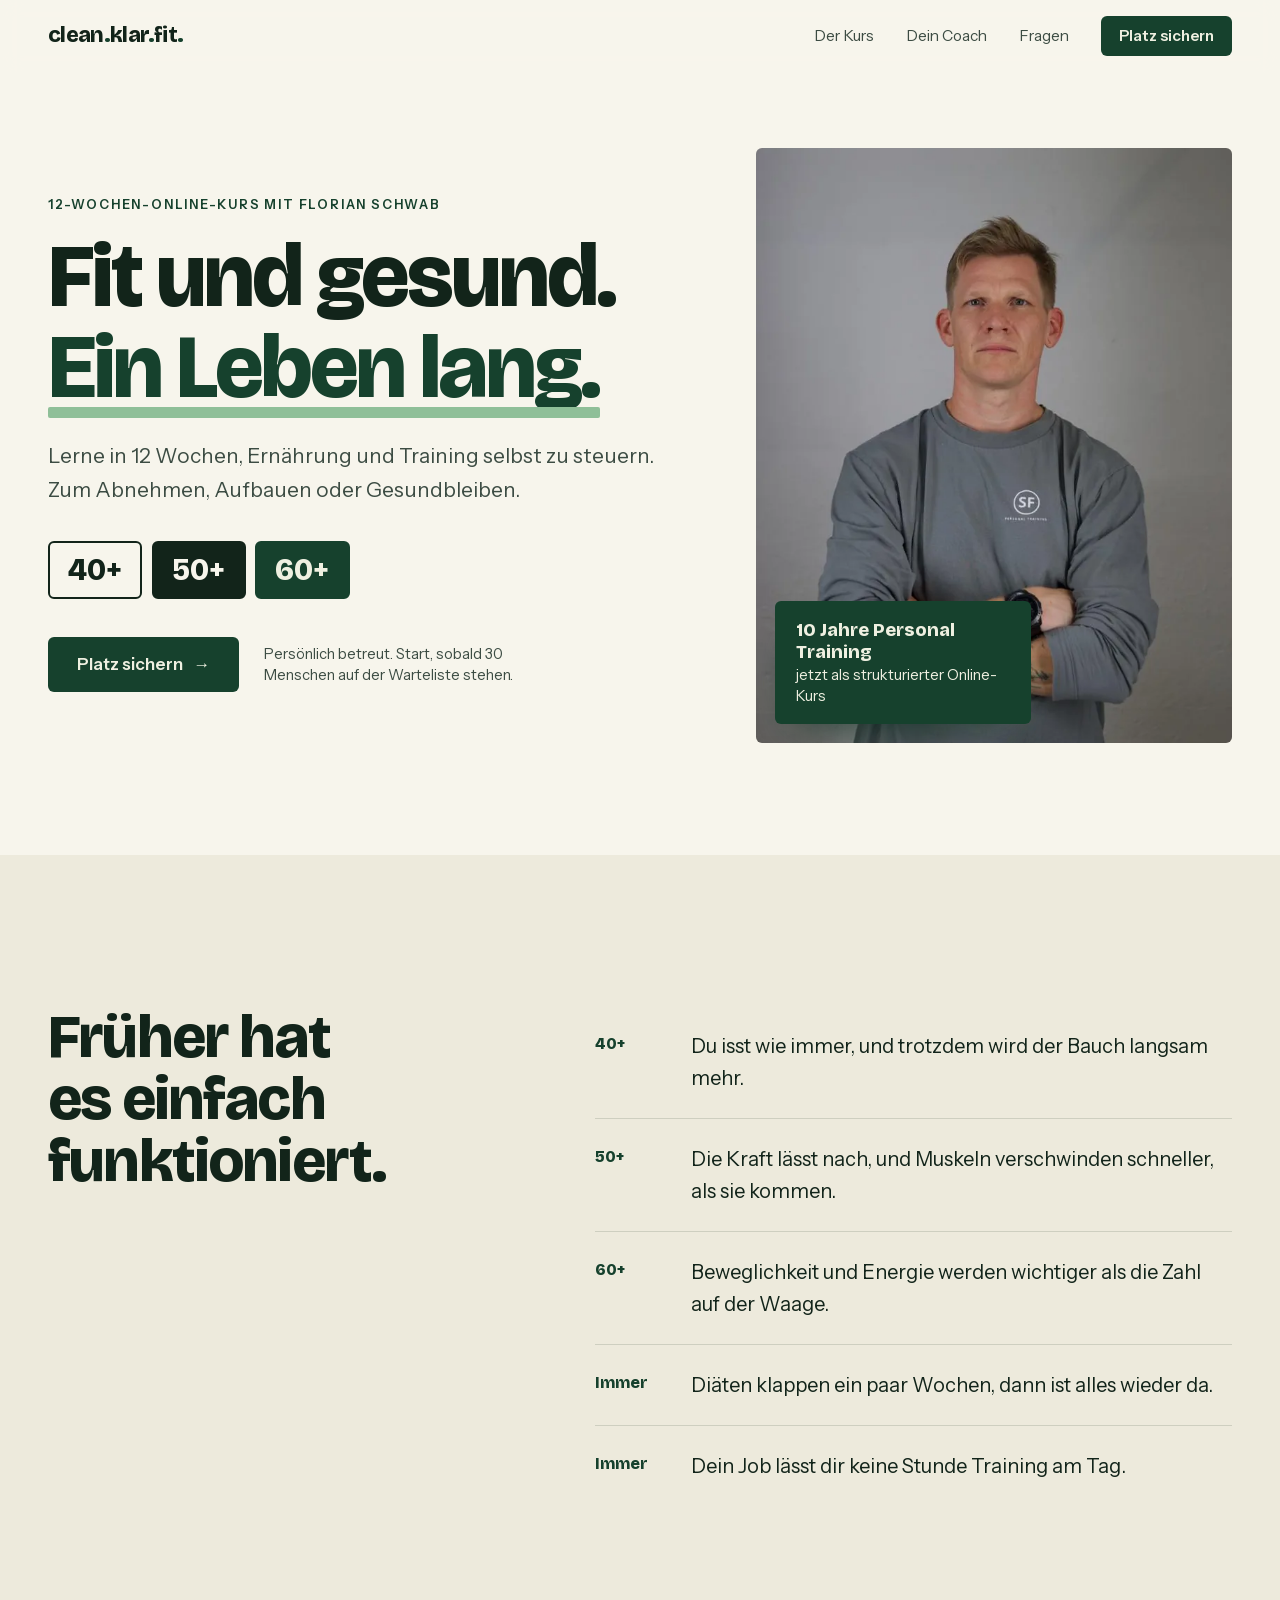
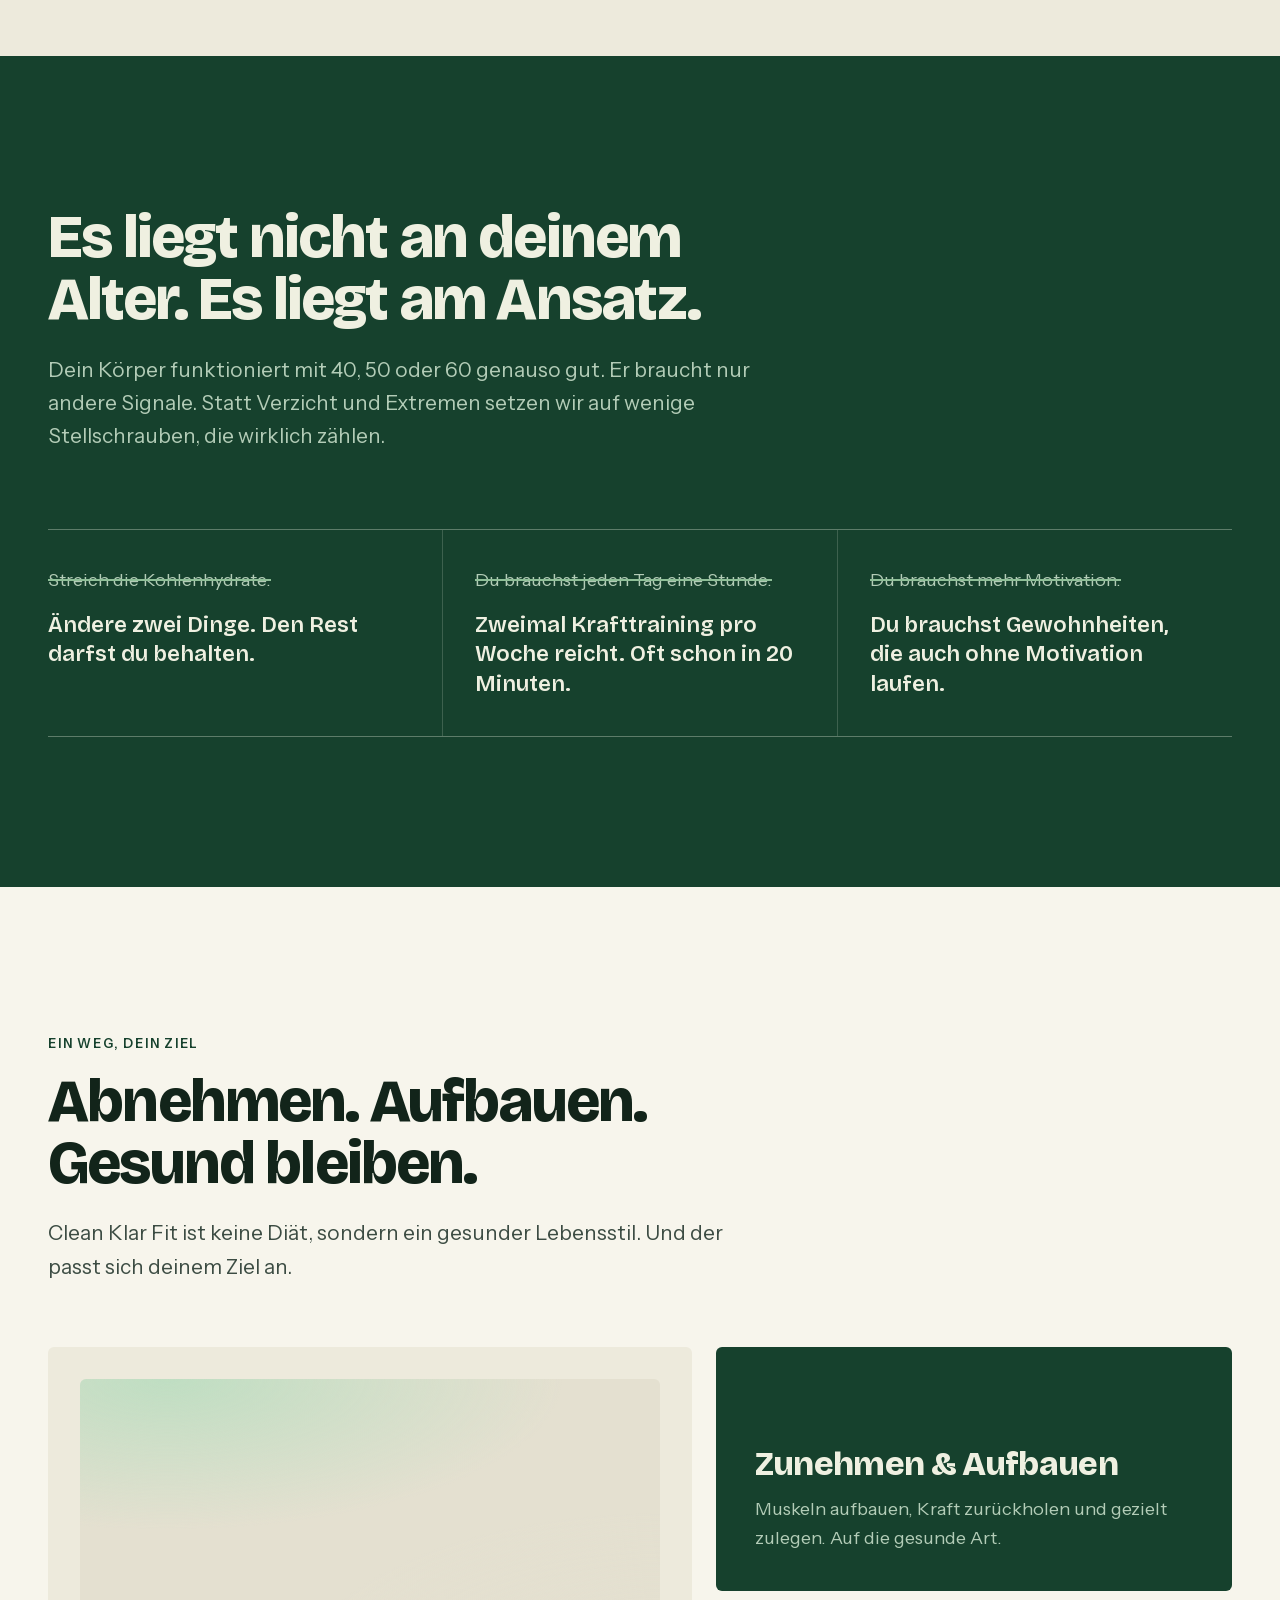
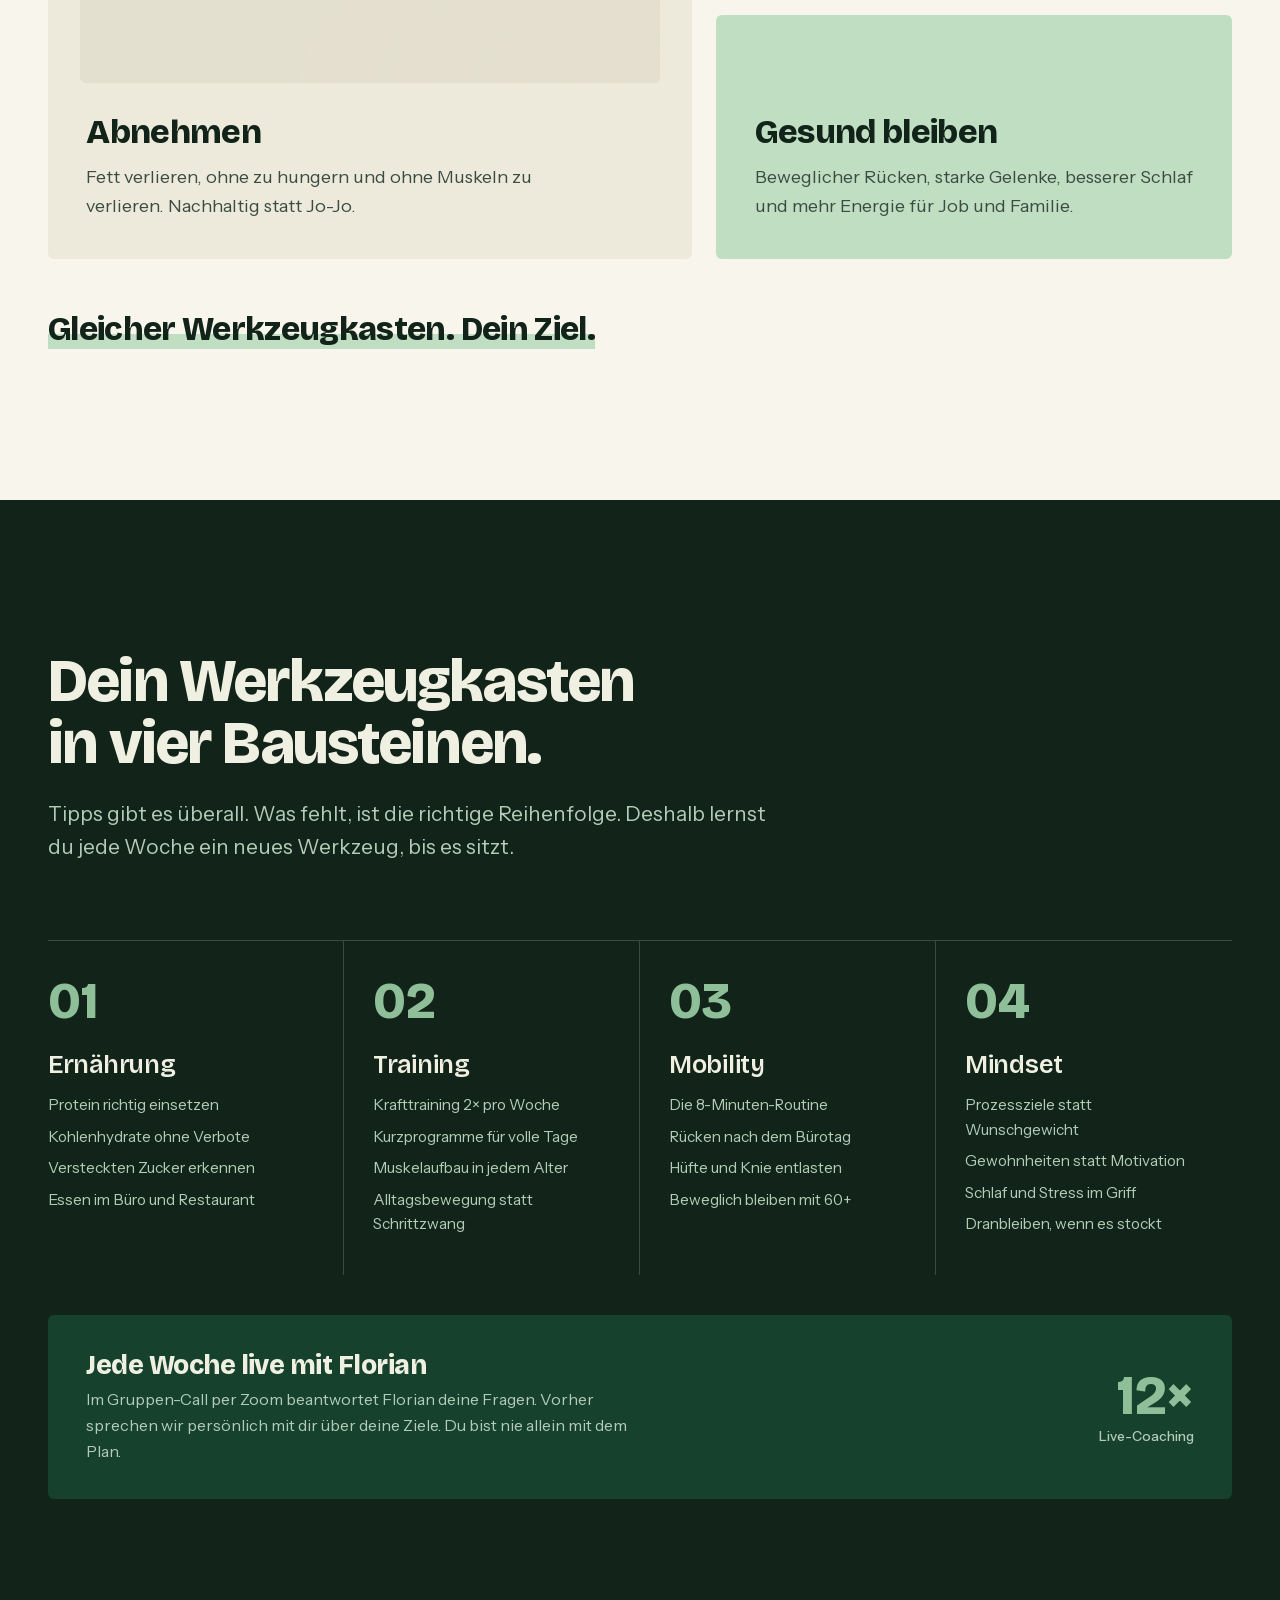
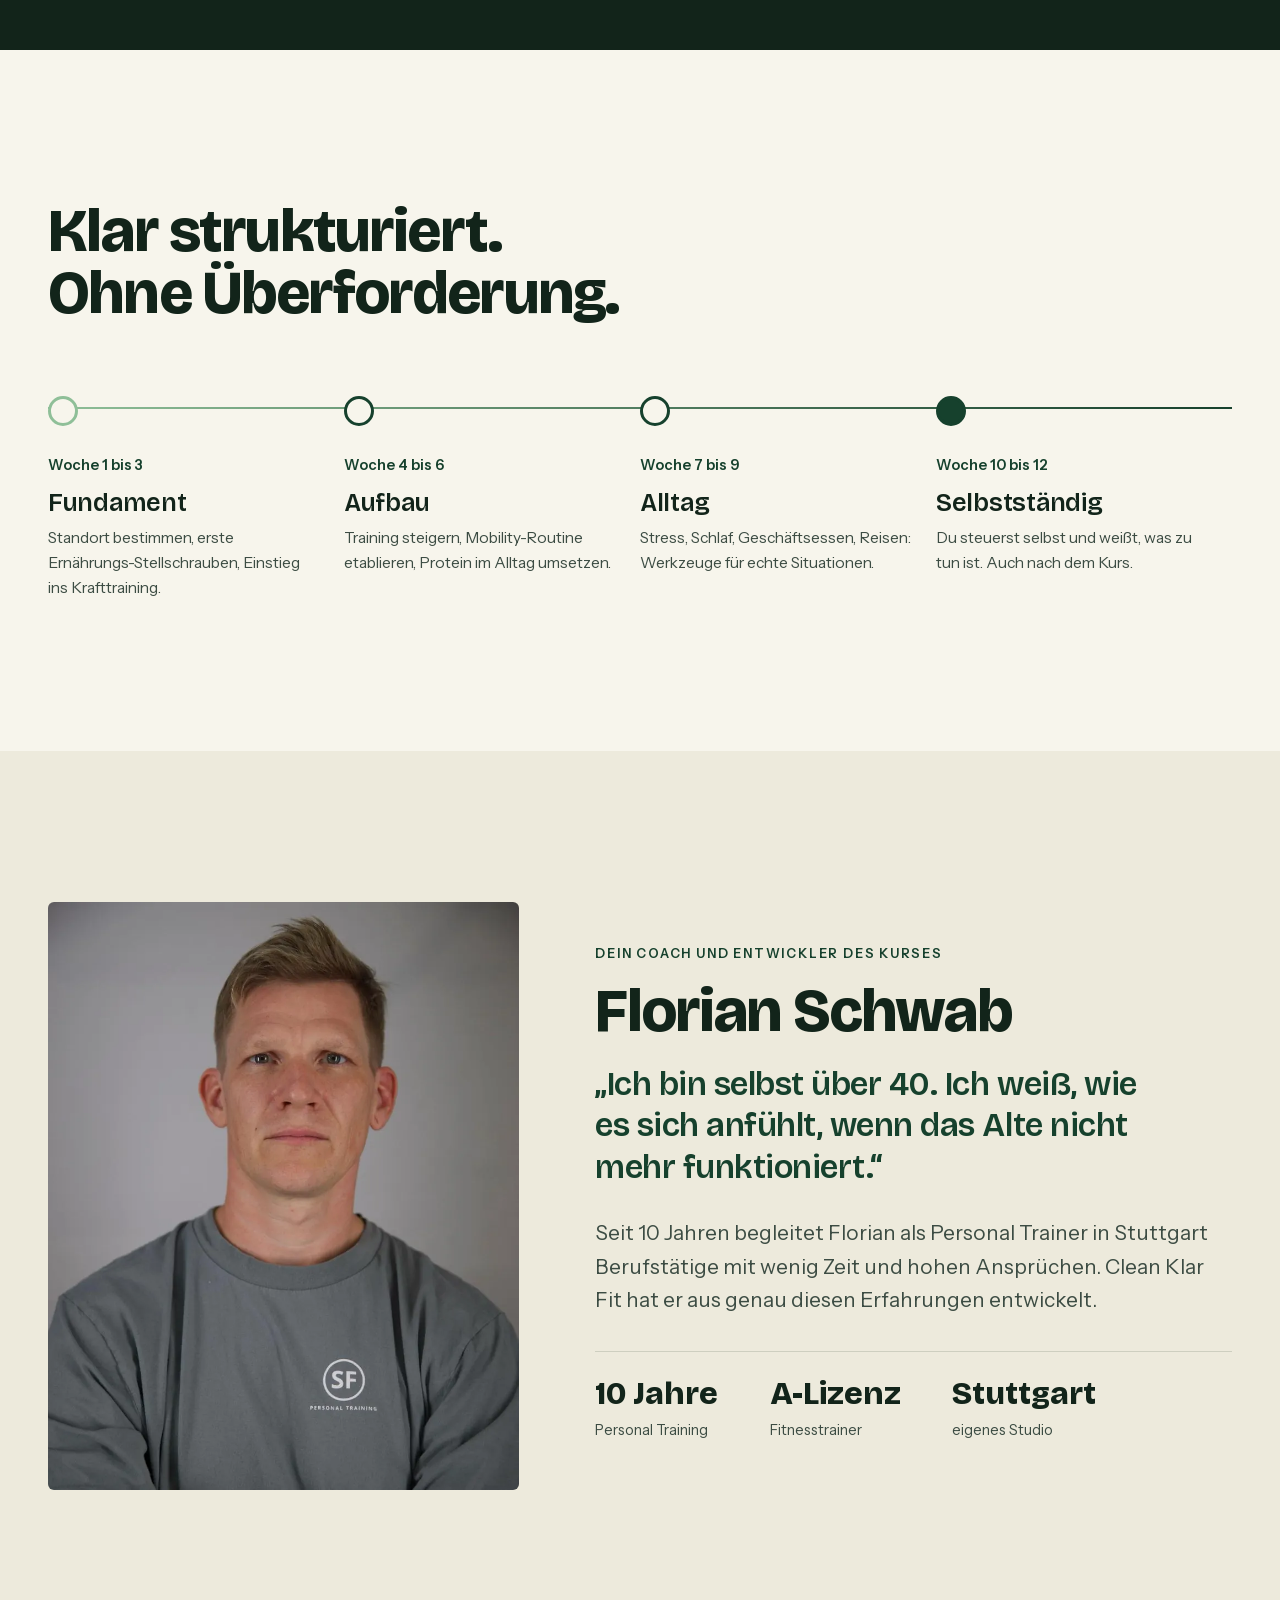
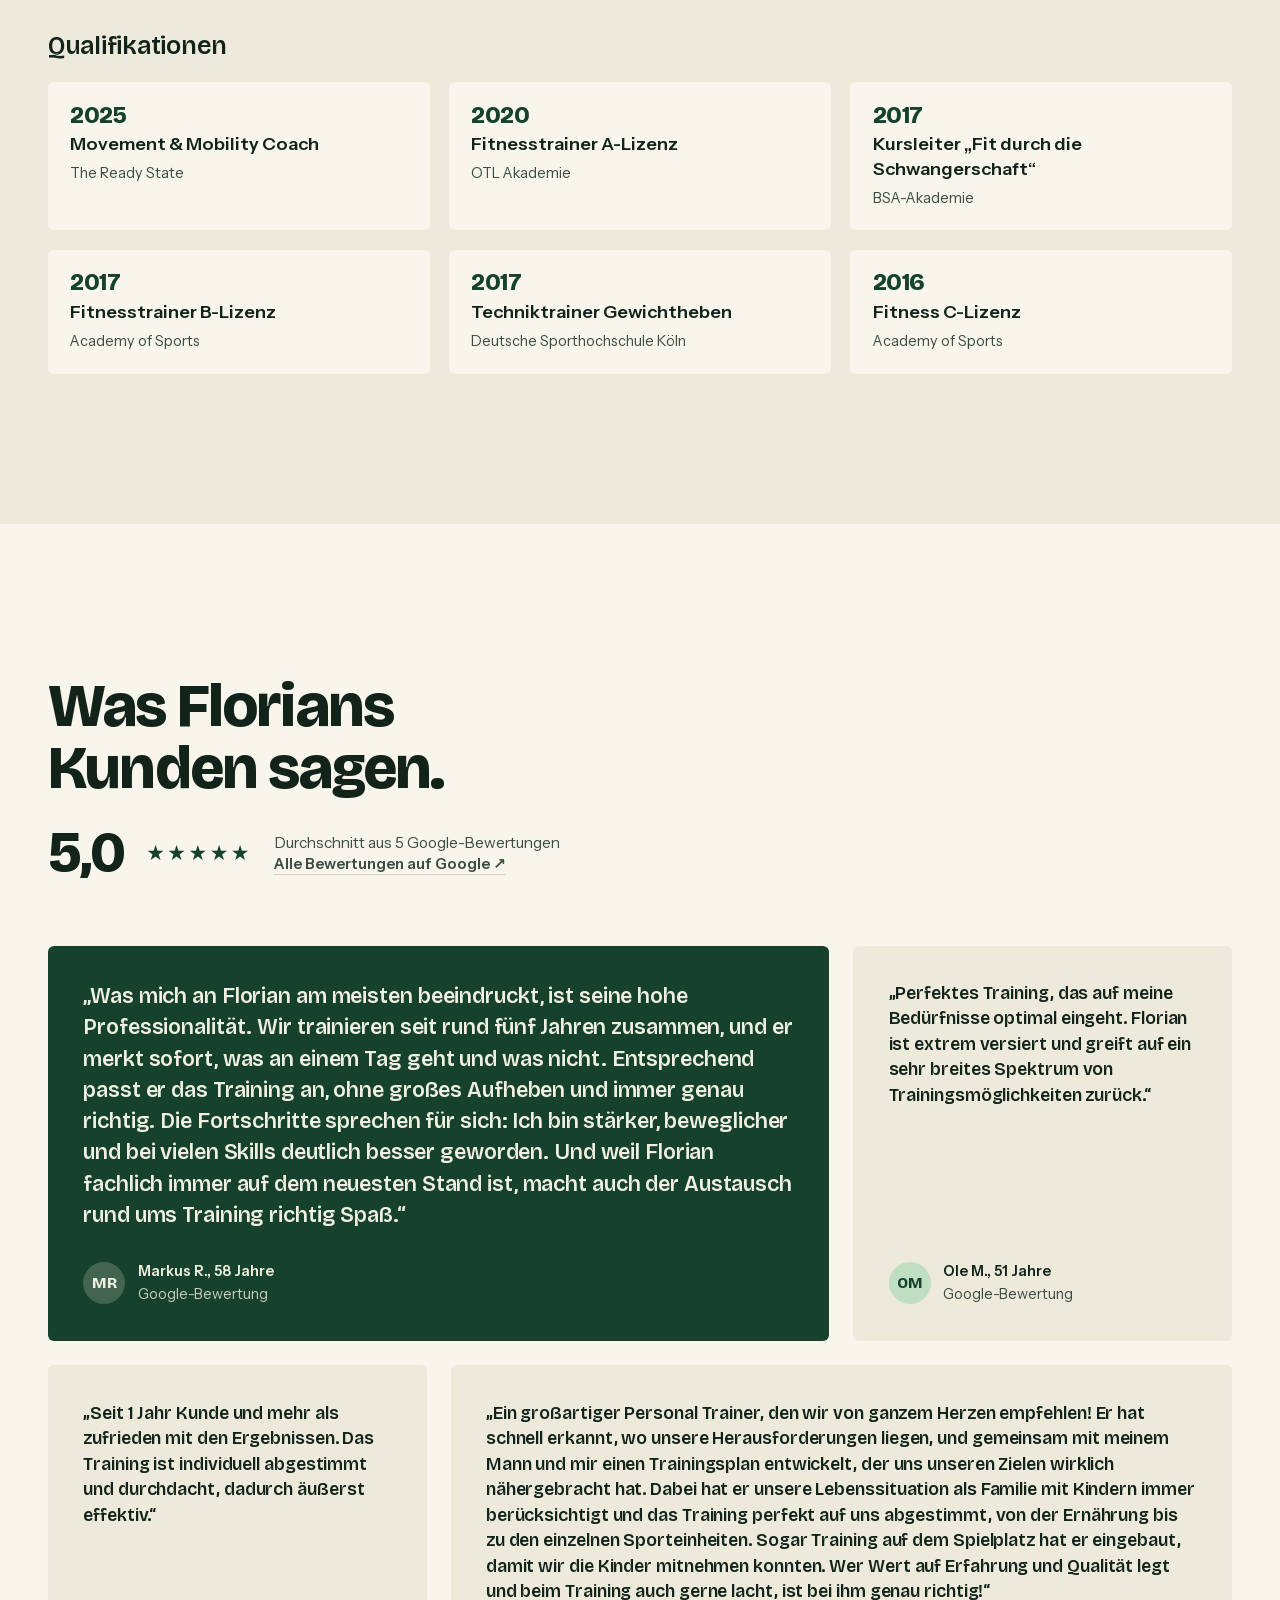
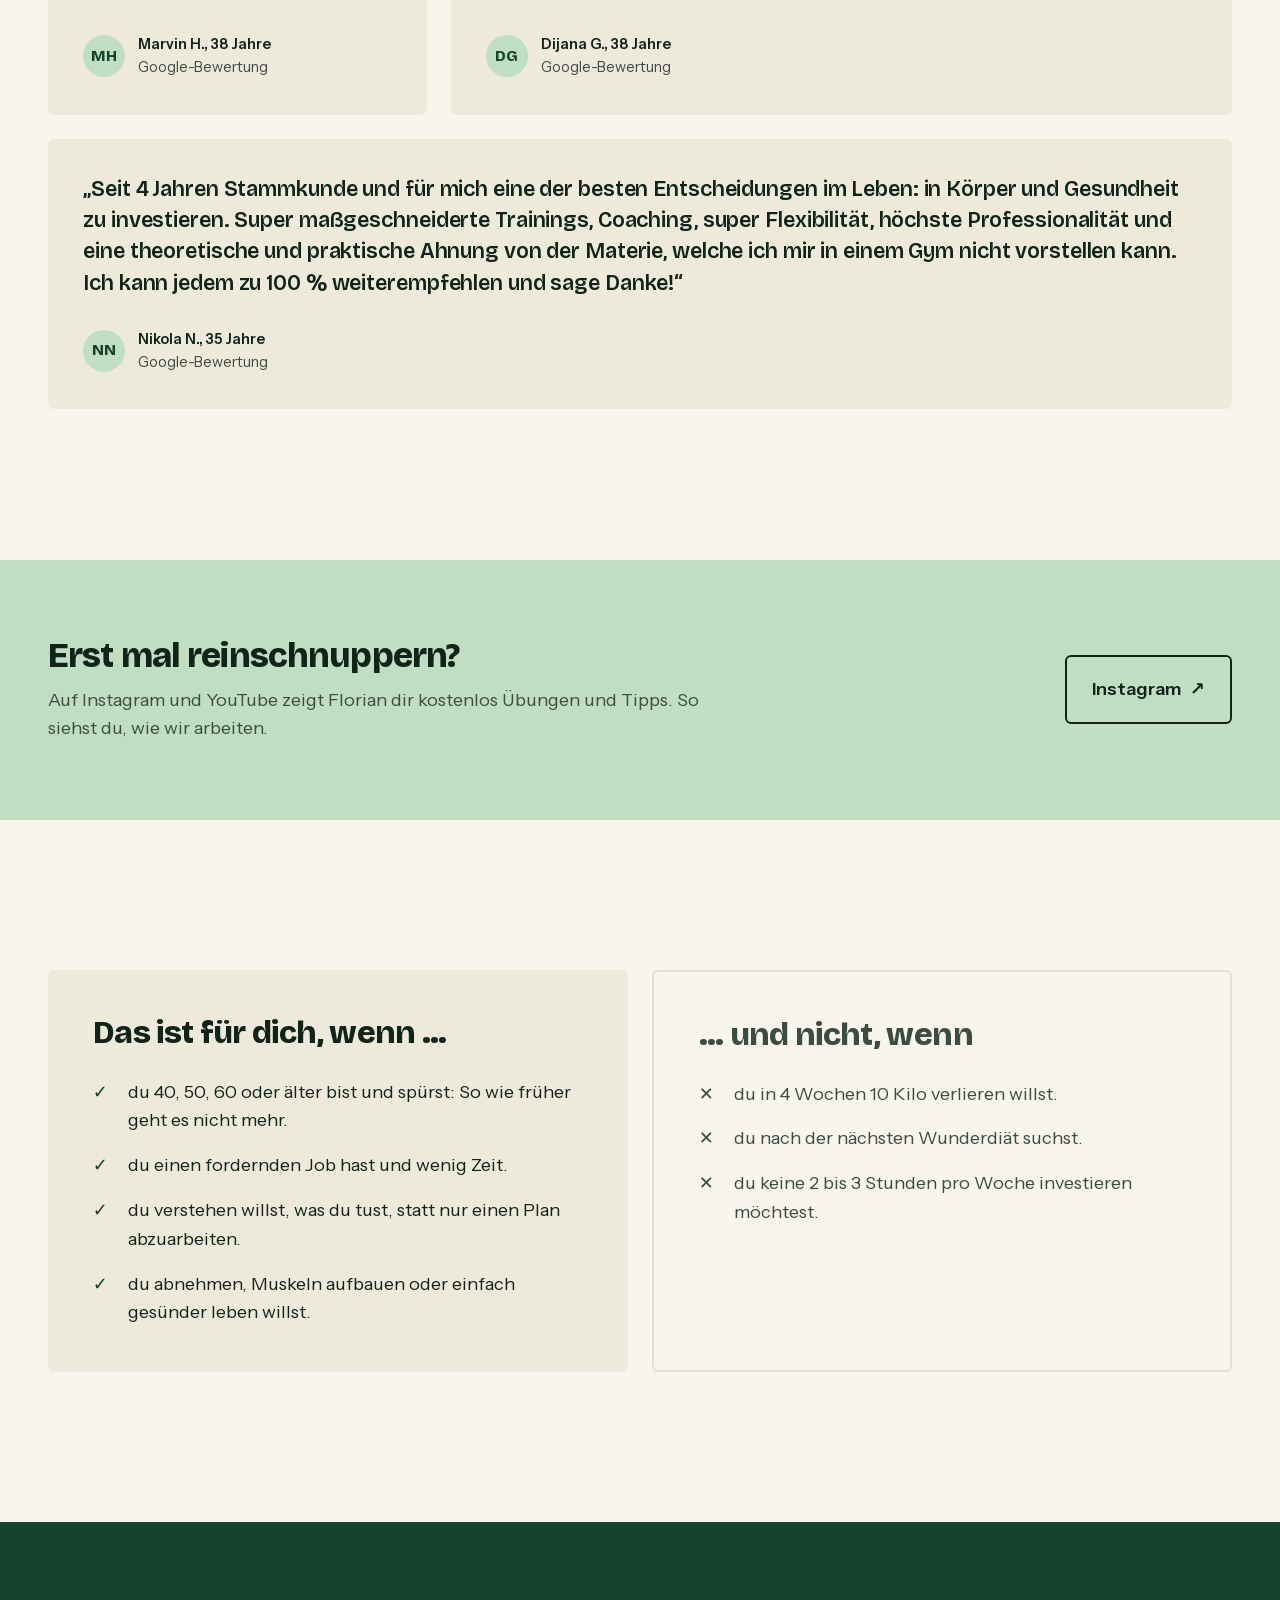
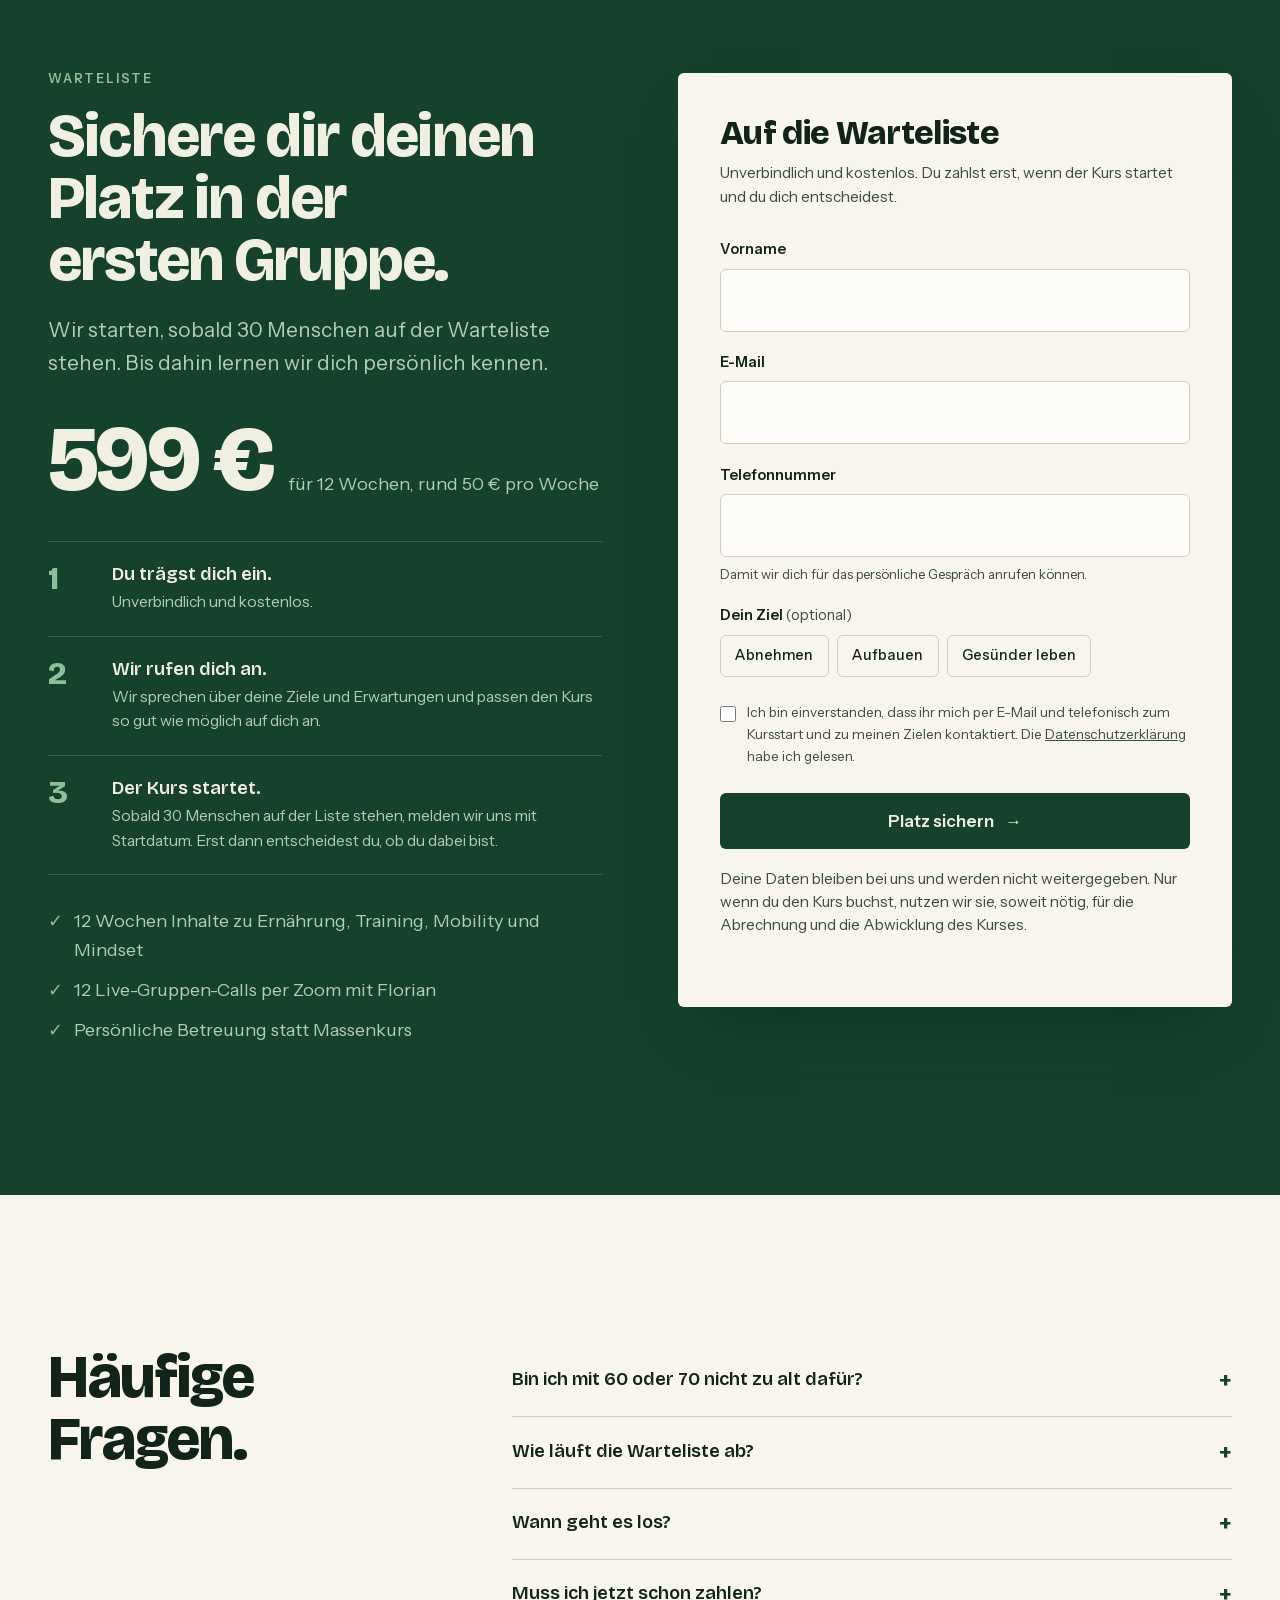
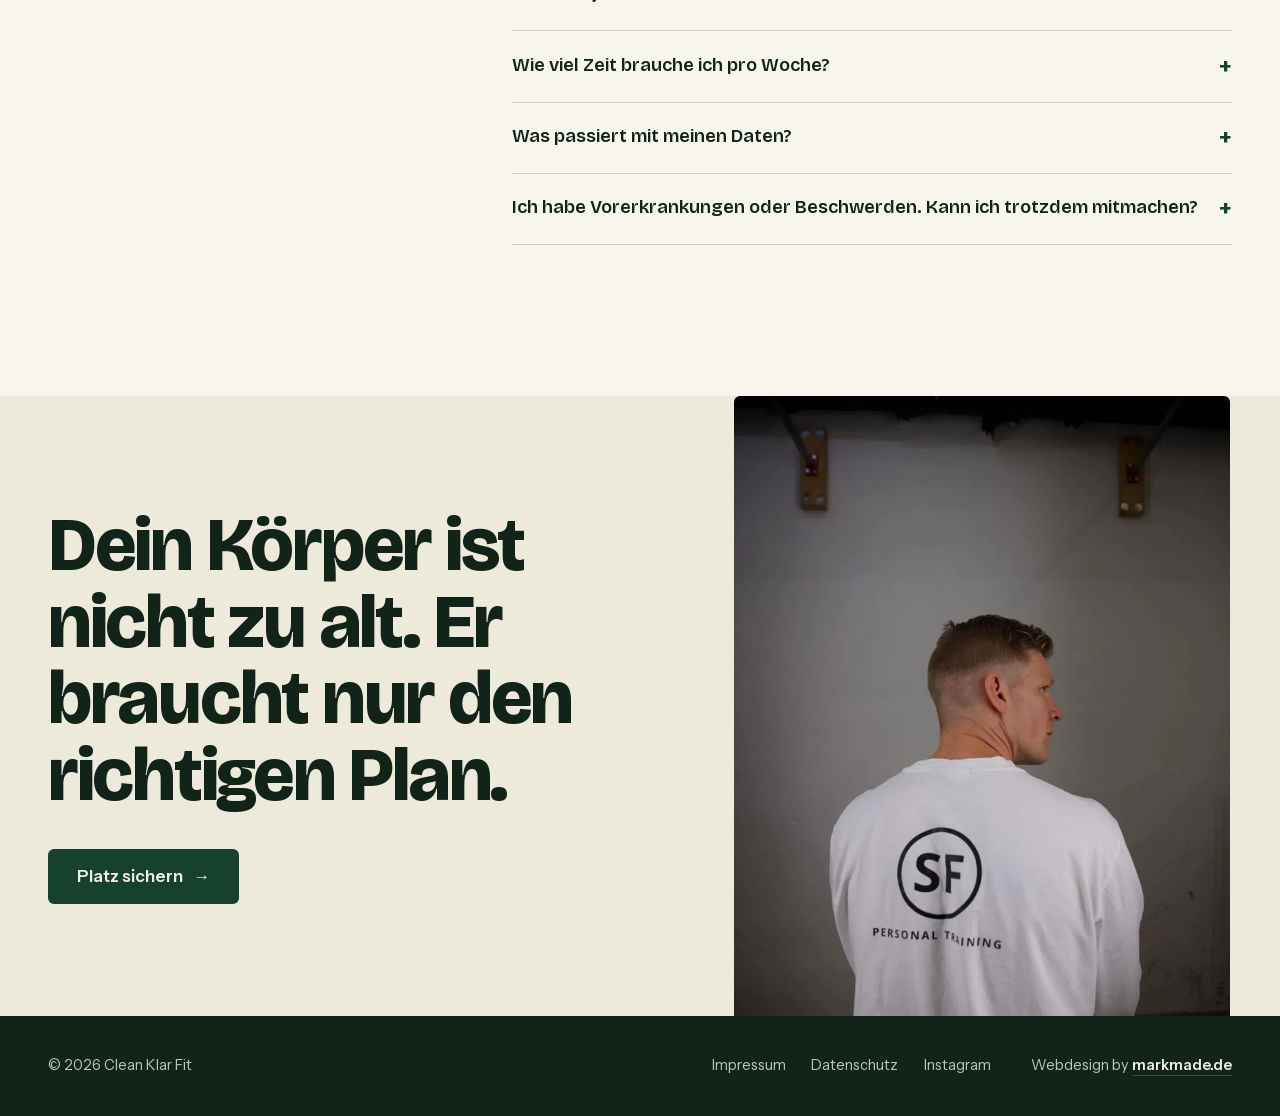
==== commit 70ec7e30: "Landingpage fertig: echte Fotos, Bewertungen, Warteliste mit Anruf, Impressum, Datenschutz, SEO Co-A" ====
--- a/index.html
+++ b/index.html
@@ -1,315 +1,126 @@
 <!DOCTYPE html>
-<html lang="de">
+<html lang="de" class="no-js">
 <head>
 <meta charset="UTF-8">
 <meta name="viewport" content="width=device-width, initial-scale=1">
-<title>Clean Klar Fit | Fit und gesund ab 40, 50 und 60</title>
-<meta name="description" content="12-Wochen-Online-Kurs mit Personal Trainer Florian Schwab: Ernährung, Training, Mobility und Mindset. Dein Werkzeugkasten zum Abnehmen, Aufbauen und Gesundbleiben.">
-<link rel="preconnect" href="https://fonts.googleapis.com">
-<link rel="preconnect" href="https://fonts.gstatic.com" crossorigin>
-<link href="https://fonts.googleapis.com/css2?family=Bricolage+Grotesque:opsz,wght@12..96,400;12..96,600;12..96,800&family=Instrument+Sans:wght@400;500;600&display=swap" rel="stylesheet">
-<style>
-:root{
-  --paper: oklch(97% 0.012 95);
-  --paper-2: oklch(93.5% 0.018 95);
-  --paper-3: oklch(90.5% 0.022 95);
-  --ink: oklch(24% 0.03 160);
-  --ink-soft: oklch(40% 0.025 160);
-  --forest: oklch(34% 0.06 160);
-  --forest-dark: oklch(28% 0.055 160);
-  --sage: oklch(76% 0.075 150);
-  --sage-soft: oklch(87% 0.05 148);
-  --line: oklch(85% 0.02 110);
-  --on-forest: oklch(95% 0.02 110);
-  --on-forest-soft: oklch(82% 0.04 150);
-  --on-forest-line: color-mix(in oklch, var(--on-forest) 18%, transparent);
-  --error: oklch(52% 0.16 28);
-  --radius: 6px;
-  --ease: cubic-bezier(.16,1,.3,1);
-  --wrap: min(1200px, 100% - 2*clamp(16px, 4vw, 48px));
+<title>Fit und gesund ab 40, 50 und 60: Online-Kurs | Clean Klar Fit</title>
+<meta name="description" content="12-Wochen-Online-Kurs mit Personal Trainer Florian Schwab: Ernährung, Training, Mobility, Mindset. Persönlich betreut. Jetzt auf die Warteliste.">
+<link rel="canonical" href="https://cleanklarfit.de/">
+<meta name="robots" content="index, follow, max-image-preview:large, max-snippet:-1">
+<meta name="author" content="Florian Schwab">
+<meta name="theme-color" content="#16412d">
+
+<link rel="icon" href="favicon.ico" sizes="48x48">
+<link rel="icon" href="favicon-32.png" type="image/png" sizes="32x32">
+<link rel="icon" href="icon-192.png" type="image/png" sizes="192x192">
+<link rel="apple-touch-icon" href="apple-touch-icon.png">
+<link rel="manifest" href="site.webmanifest">
+
+<meta property="og:type" content="website">
+<meta property="og:locale" content="de_DE">
+<meta property="og:site_name" content="Clean Klar Fit">
+<meta property="og:title" content="Fit und gesund ab 40, 50 und 60 | Clean Klar Fit">
+<meta property="og:description" content="12-Wochen-Online-Kurs mit Personal Trainer Florian Schwab. Ernährung, Training, Mobility und Mindset. Persönlich betreut.">
+<meta property="og:url" content="https://cleanklarfit.de/">
+<meta property="og:image" content="https://cleanklarfit.de/og-image.jpg">
+<meta property="og:image:width" content="1200">
+<meta property="og:image:height" content="630">
+<meta property="og:image:alt" content="Clean Klar Fit: Fit und gesund. Ein Leben lang. Online-Kurs mit Florian Schwab">
+<meta name="twitter:card" content="summary_large_image">
+<meta name="twitter:title" content="Fit und gesund ab 40, 50 und 60 | Clean Klar Fit">
+<meta name="twitter:description" content="12-Wochen-Online-Kurs mit Personal Trainer Florian Schwab. Persönlich betreut.">
+<meta name="twitter:image" content="https://cleanklarfit.de/og-image.jpg">
+
+<link rel="preload" href="fonts/bricolage-grotesque.woff2" as="font" type="font/woff2" crossorigin>
+<link rel="preload" href="fonts/instrument-sans.woff2" as="font" type="font/woff2" crossorigin>
+<link rel="stylesheet" href="assets/style.css">
+
+<script type="application/ld+json">
+{
+  "@context": "https://schema.org",
+  "@graph": [
+    {
+      "@type": "WebSite",
+      "@id": "https://cleanklarfit.de/#website",
+      "url": "https://cleanklarfit.de/",
+      "name": "Clean Klar Fit",
+      "inLanguage": "de-DE",
+      "publisher": { "@id": "https://cleanklarfit.de/#organization" }
+    },
+    {
+      "@type": "Organization",
+      "@id": "https://cleanklarfit.de/#organization",
+      "name": "Clean Klar Fit",
+      "url": "https://cleanklarfit.de/",
+      "logo": { "@type": "ImageObject", "url": "https://cleanklarfit.de/icon-512.png", "width": 512, "height": 512 },
+      "sameAs": ["https://www.instagram.com/clean.klar.fit/"]
+    },
+    {
+      "@type": "Person",
+      "@id": "https://cleanklarfit.de/#florian",
+      "name": "Florian Schwab",
+      "jobTitle": "Personal Trainer",
+      "description": "Personal Trainer aus Stuttgart mit 10 Jahren Erfahrung, Fitnesstrainer A-Lizenz und Movement & Mobility Coach.",
+      "image": "https://cleanklarfit.de/bilder/florian-portrait.jpg",
+      "url": "https://sf-personaltraining.de/",
+      "worksFor": { "@type": "Organization", "name": "SF Personal Training", "url": "https://sf-personaltraining.de/" },
+      "knowsAbout": ["Krafttraining", "Mobility", "Ernährung", "Abnehmen", "Muskelaufbau", "Rückengesundheit"],
+      "hasCredential": [
+        { "@type": "EducationalOccupationalCredential", "name": "Movement & Mobility Coach (The Ready State)", "dateCreated": "2025-01-29" },
+        { "@type": "EducationalOccupationalCredential", "name": "Fitnesstrainer A-Lizenz (OTL Akademie)", "dateCreated": "2020-12-16" },
+        { "@type": "EducationalOccupationalCredential", "name": "Kursleiter Fit durch die Schwangerschaft (BSA-Akademie)", "dateCreated": "2017-12-09" },
+        { "@type": "EducationalOccupationalCredential", "name": "Fitnesstrainer B-Lizenz (Academy of Sports)", "dateCreated": "2017-08-01" },
+        { "@type": "EducationalOccupationalCredential", "name": "Techniktrainer Gewichtheben (Deutsche Sporthochschule Köln)", "dateCreated": "2017-05-21" },
+        { "@type": "EducationalOccupationalCredential", "name": "Fitness C-Lizenz (Academy of Sports)", "dateCreated": "2016-03-09" }
+      ]
+    },
+    {
+      "@type": "Course",
+      "@id": "https://cleanklarfit.de/#kurs",
+      "name": "Clean Klar Fit: 12-Wochen-Online-Kurs für Fitness und Gesundheit ab 40",
+      "description": "Online-Kurs für Menschen ab 40, 50 und 60 mit Ernährung, Krafttraining, Mobility und Mindset. Zum Abnehmen, Muskelaufbau und Gesundbleiben. Mit wöchentlichem Live-Coaching per Zoom und persönlichem Vorgespräch.",
+      "url": "https://cleanklarfit.de/",
+      "inLanguage": "de",
+      "provider": { "@id": "https://cleanklarfit.de/#organization" },
+      "teaches": ["Ernährung im Alltag", "Krafttraining", "Mobility", "Gewohnheiten und Mindset"],
+      "timeRequired": "P12W",
+      "hasCourseInstance": {
+        "@type": "CourseInstance",
+        "courseMode": "online",
+        "courseWorkload": "P12W",
+        "instructor": { "@id": "https://cleanklarfit.de/#florian" }
+      },
+      "offers": {
+        "@type": "Offer",
+        "price": "599",
+        "priceCurrency": "EUR",
+        "availability": "https://schema.org/PreOrder",
+        "url": "https://cleanklarfit.de/#warteliste"
+      }
+    },
+    {
+      "@type": "FAQPage",
+      "@id": "https://cleanklarfit.de/#faq",
+      "mainEntity": [
+        { "@type": "Question", "name": "Bin ich mit 60 oder 70 nicht zu alt dafür?", "acceptedAnswer": { "@type": "Answer", "text": "Nein. Muskeln und Beweglichkeit lassen sich in jedem Alter aufbauen. Im persönlichen Vorgespräch klären wir, wo du stehst und was du dir vornimmst." } },
+        { "@type": "Question", "name": "Wie läuft die Warteliste ab?", "acceptedAnswer": { "@type": "Answer", "text": "Du trägst dich unverbindlich ein. Danach rufen wir dich an und sprechen über deine Ziele und Erwartungen. Der Kurs startet, sobald 30 Menschen auf der Warteliste stehen." } },
+        { "@type": "Question", "name": "Wann geht es los?", "acceptedAnswer": { "@type": "Answer", "text": "Sobald 30 Menschen auf der Warteliste stehen. Du bekommst rechtzeitig eine Nachricht mit Startdatum und allen Details." } },
+        { "@type": "Question", "name": "Muss ich jetzt schon zahlen?", "acceptedAnswer": { "@type": "Answer", "text": "Nein. Die Warteliste ist unverbindlich und kostenlos. Du entscheidest erst beim Start, ob du teilnimmst. Der Kurs kostet 599 Euro für 12 Wochen." } },
+        { "@type": "Question", "name": "Wie viel Zeit brauche ich pro Woche?", "acceptedAnswer": { "@type": "Answer", "text": "Rechne mit etwa 2 bis 3 Stunden: zwei kurze Trainingseinheiten, die Mobility-Routine und der wöchentliche Live-Call." } },
+        { "@type": "Question", "name": "Was passiert mit meinen Daten?", "acceptedAnswer": { "@type": "Answer", "text": "Deine Daten geben wir nicht weiter. Nur wenn du den Kurs buchst, nutzen wir sie, soweit nötig, für die Abrechnung und die Abwicklung des Kurses." } },
+        { "@type": "Question", "name": "Ich habe Vorerkrankungen oder Beschwerden. Kann ich trotzdem mitmachen?", "acceptedAnswer": { "@type": "Answer", "text": "Sprich vorher mit deinem Arzt oder deiner Ärztin, besonders bei Herz-Kreislauf-Erkrankungen sowie Gelenk- oder Rückenproblemen. Im Vorgespräch besprechen wir deine Situation. Der Kurs ersetzt keine ärztliche Behandlung." } }
+      ]
+    }
+  ]
 }
-*{box-sizing:border-box;margin:0;padding:0}
-html{scroll-behavior:smooth}
-body{background:var(--paper);color:var(--ink);font:400 clamp(1rem,.95rem + .25vw,1.125rem)/1.6 "Instrument Sans",system-ui,sans-serif;-webkit-font-smoothing:antialiased;overflow-x:hidden}
-a{color:inherit}
-.wrap{width:var(--wrap);margin-inline:auto}
-h1,h2,h3{font-family:"Bricolage Grotesque",sans-serif;font-weight:800;line-height:1.02;letter-spacing:-.03em}
-h2{font-size:clamp(2.1rem,1.4rem + 3vw,3.9rem);max-width:18ch;text-wrap:balance}
-h3{font-size:clamp(1.25rem,1.1rem + .6vw,1.6rem);font-weight:600;letter-spacing:-.01em;line-height:1.15}
-.eyebrow{font:600 .8rem/1 "Instrument Sans";letter-spacing:.14em;text-transform:uppercase;color:var(--forest);display:block;margin-bottom:1.2rem}
-.lead{font-size:clamp(1.1rem,1rem + .45vw,1.3rem);color:var(--ink-soft);max-width:52ch;text-wrap:pretty}
-.sub{margin-top:1.4rem}
-section{padding-block:clamp(5rem,3rem + 8vw,10rem)}
-
-.btn{display:inline-flex;align-items:center;gap:.65em;background:var(--forest);color:var(--on-forest);font:600 1.05rem/1 "Instrument Sans";padding:1.15em 1.7em;border-radius:var(--radius);text-decoration:none;border:0;cursor:pointer;white-space:nowrap;transition:background .3s var(--ease),transform .3s var(--ease),box-shadow .3s var(--ease)}
-.btn:hover{background:var(--forest-dark);transform:translateY(-2px);box-shadow:0 10px 24px -12px color-mix(in oklch,var(--forest) 70%,transparent)}
-.btn:active{transform:translateY(0) scale(.98)}
-.btn .arr{transition:transform .3s var(--ease)}
-.btn:hover .arr{transform:translateX(4px)}
-:focus-visible{outline:3px solid var(--forest);outline-offset:3px}
-.join :focus-visible,.toolbox :focus-visible{outline-color:var(--sage)}
-
-/* Bildplatzhalter: werden durch echte Fotos ersetzt */
-.ph{position:relative;overflow:hidden;border-radius:var(--radius);background:
-  radial-gradient(110% 80% at 15% 0%,var(--sage-soft),transparent 60%),
-  radial-gradient(90% 80% at 100% 100%,var(--paper-3),transparent 70%),
-  var(--paper-2)}
-.ph .ph-note{position:absolute;inset:1rem auto auto 1rem;font-size:.8rem;color:var(--ink-soft);opacity:.75}
-
-/* nav */
-.nav{position:sticky;top:0;z-index:10;background:color-mix(in oklch,var(--paper) 88%,transparent);backdrop-filter:blur(10px);-webkit-backdrop-filter:blur(10px);border-bottom:1px solid transparent;transition:border-color .4s}
-.nav.scrolled{border-color:var(--line)}
-.nav .wrap{display:flex;align-items:center;justify-content:space-between;height:72px}
-.logo{font:800 1.35rem/1 "Bricolage Grotesque";letter-spacing:-.03em;text-decoration:none}
-.logo i{font-style:normal;color:var(--forest)}
-.menu{display:flex;align-items:center;gap:2rem;font-size:.95rem}
-.menu a:not(.btn){text-decoration:none;color:var(--ink-soft);transition:color .2s}
-.menu a:not(.btn):hover{color:var(--ink)}
-.menu .btn{padding:.8em 1.2em;font-size:.95rem}
-#top-sentinel{position:absolute;top:0;height:1px;width:1px}
-
-/* hero */
-.hero{padding-top:clamp(2.5rem,1.5rem + 4vw,5.5rem);padding-bottom:0}
-.hero-grid{display:grid;grid-template-columns:1.15fr .85fr;gap:clamp(2rem,5vw,5rem);align-items:center}
-.hero h1{font-size:clamp(2.8rem,1.6rem + 5vw,5.8rem);margin-bottom:1.6rem}
-.hero h1 em{font-style:normal;color:var(--forest);position:relative;white-space:nowrap}
-.hero h1 em::after{content:"";position:absolute;left:0;right:0;bottom:.04em;height:.12em;background:var(--sage);border-radius:2px;transform-origin:left;animation:underline 1.1s .7s var(--ease) both}
-@keyframes underline{from{transform:scaleX(0)}}
-.ages{display:flex;gap:.6rem;margin:2.2rem 0 2.4rem;flex-wrap:wrap}
-.ages span{font:800 clamp(1.4rem,1.1rem + 1vw,2rem)/1 "Bricolage Grotesque";border:2px solid var(--ink);padding:.38em .6em;border-radius:var(--radius)}
-.ages span:nth-child(2){background:var(--ink);color:var(--paper)}
-.ages span:nth-child(3){border-color:var(--forest);background:var(--forest);color:var(--on-forest)}
-.hero-img{aspect-ratio:4/5;max-height:640px;width:100%}
-.hero-img .tag{position:absolute;left:1.2rem;right:auto;bottom:1.2rem;background:var(--forest);color:var(--on-forest);padding:1.1rem 1.3rem;border-radius:var(--radius);font-size:.92rem;line-height:1.4;max-width:16rem;box-shadow:0 18px 40px -20px color-mix(in oklch,var(--forest-dark) 80%,transparent)}
-.hero-img .tag b{display:block;font:800 1.15rem/1.2 "Bricolage Grotesque";margin-bottom:.15rem}
-
-/* counter */
-.counter{display:grid;grid-template-columns:auto 1fr;gap:.8rem 2rem;align-items:center}
-.counter strong{font:800 clamp(1.6rem,1.2rem + 1.4vw,2.4rem)/1 "Bricolage Grotesque";white-space:nowrap}
-.counter p{color:var(--ink-soft);font-size:.95rem}
-.hero .counter{margin-top:clamp(3rem,5vw,4.5rem);padding-block:1.8rem;border-top:1px solid var(--line);border-bottom:1px solid var(--line)}
-.bar{grid-column:1/-1;height:10px;border-radius:99px;overflow:hidden;display:grid;grid-template-columns:repeat(30,1fr);gap:3px}
-.bar i{background:var(--paper-3);border-radius:2px}
-.bar i.on{background:var(--forest);animation:pop .6s var(--ease) both}
-.join .bar i{background:var(--on-forest-line)}
-.join .bar i.on{background:var(--sage)}
-@keyframes pop{from{opacity:0;transform:scaleY(0)}}
-
-/* pain */
-.pain .wrap{display:grid;grid-template-columns:.85fr 1.15fr;gap:clamp(2rem,6vw,6rem);align-items:start}
-.pain h2{position:sticky;top:110px}
-.pain ul{list-style:none}
-.pain li{padding:1.5rem 0;border-bottom:1px solid var(--line);display:grid;grid-template-columns:5rem 1fr;gap:1rem;font-size:clamp(1.05rem,1rem + .35vw,1.25rem)}
-.pain li:last-child{border-bottom:0}
-.pain li b{font:800 1rem/1.75 "Bricolage Grotesque";color:var(--forest)}
-
-/* shift */
-.shift{background:var(--forest);color:var(--on-forest)}
-.shift h2{max-width:20ch}
-.shift .lead{color:var(--on-forest-soft)}
-.myths{margin-top:clamp(3.5rem,6vw,5.5rem);display:grid;grid-template-columns:repeat(3,1fr);gap:1px;background:var(--on-forest-line);border-block:1px solid var(--on-forest-line)}
-.myths div{background:var(--forest);padding:2.2rem 2rem 2.4rem 0}
-.myths div+div{padding-left:2rem}
-.myths s{color:var(--on-forest-soft);display:block;margin-bottom:1rem;text-decoration-color:var(--sage);text-decoration-thickness:2px}
-.myths p{font:600 clamp(1.2rem,1.1rem + .4vw,1.4rem)/1.3 "Bricolage Grotesque"}
-
-/* goals: asymmetrisch */
-.goals{margin-top:clamp(3rem,5vw,4.5rem);display:grid;grid-template-columns:1.25fr 1fr;grid-template-rows:auto auto;gap:clamp(1rem,2vw,1.5rem)}
-.goal{border-radius:var(--radius);padding:clamp(1.6rem,3vw,2.4rem);display:flex;flex-direction:column;justify-content:flex-end;gap:.7rem;min-height:15rem;transition:transform .5s var(--ease)}
-.goal:hover{transform:translateY(-4px)}
-.goal p{color:var(--ink-soft);max-width:38ch}
-.goal:nth-child(1){grid-row:1/3;background:var(--paper-2);min-height:32rem;justify-content:space-between}
-.goal:nth-child(1) .ph{flex:1;margin:-.4rem -.4rem 1.4rem;min-height:14rem}
-.goal:nth-child(2){background:var(--forest);color:var(--on-forest)}
-.goal:nth-child(2) p{color:var(--on-forest-soft)}
-.goal:nth-child(3){background:var(--sage-soft)}
-.goal h3{font-size:clamp(1.6rem,1.3rem + 1vw,2.2rem);font-weight:800;letter-spacing:-.02em}
-.same{margin-top:clamp(2.5rem,4vw,3.5rem);font:800 clamp(1.4rem,1.1rem + 1.2vw,2.2rem)/1.2 "Bricolage Grotesque";letter-spacing:-.02em}
-.same span{background:linear-gradient(transparent 62%,var(--sage-soft) 62%)}
-
-/* toolbox */
-.toolbox{background:var(--ink);color:var(--on-forest)}
-.toolbox .lead{color:var(--on-forest-soft)}
-.tools{margin-top:clamp(3.5rem,6vw,5rem);display:grid;grid-template-columns:repeat(4,1fr);border-top:1px solid var(--on-forest-line)}
-.tool{padding:2.2rem 1.8rem 2.4rem 0;border-right:1px solid var(--on-forest-line);transition:background .4s var(--ease)}
-.tool+.tool{padding-left:1.8rem}
-.tool:last-child{border-right:0}
-.tool .k{font:800 clamp(2.4rem,2rem + 1.5vw,3.4rem)/1 "Bricolage Grotesque";color:var(--sage);display:block;margin-bottom:1.4rem}
-.tool h3{margin-bottom:.9rem;color:var(--on-forest)}
-.tool ul{list-style:none;color:var(--on-forest-soft);font-size:.95rem;display:grid;gap:.45rem}
-.coach{margin-top:2.5rem;display:grid;grid-template-columns:1fr auto;gap:2rem;align-items:center;background:var(--forest);padding:clamp(1.6rem,3vw,2.2rem) clamp(1.6rem,3vw,2.4rem);border-radius:var(--radius)}
-.coach b{font:800 clamp(1.3rem,1.1rem + .7vw,1.7rem)/1.2 "Bricolage Grotesque";display:block;margin-bottom:.35rem;letter-spacing:-.02em}
-.coach p{color:var(--on-forest-soft);font-size:1rem;max-width:52ch}
-.coach .when{font:800 clamp(2.4rem,1.8rem + 2vw,3.6rem)/1 "Bricolage Grotesque";white-space:nowrap;color:var(--sage);text-align:right}
-.coach .when small{display:block;font:500 .85rem/1.3 "Instrument Sans";color:var(--on-forest-soft);margin-top:.3rem}
-
-/* timeline */
-.timeline{display:grid;grid-template-columns:repeat(4,1fr);margin-top:clamp(3rem,6vw,4.5rem);position:relative}
-.timeline::before{content:"";position:absolute;left:0;right:0;top:11px;height:2px;background:linear-gradient(90deg,var(--sage),var(--forest))}
-.phase{position:relative;padding-right:1.5rem}
-.phase::before{content:"";width:24px;height:24px;border-radius:50%;background:var(--paper);border:3px solid var(--forest);display:block;margin-bottom:1.5rem;position:relative}
-.phase:first-child::before{border-color:var(--sage)}
-.phase:last-child::before{background:var(--forest)}
-.phase small{font:600 .9rem/1 "Instrument Sans";color:var(--forest)}
-.phase h3{margin:.55rem 0 .6rem}
-.phase p{color:var(--ink-soft);font-size:.97rem}
-.note{margin-top:2.5rem;font-size:.85rem;color:var(--ink-soft)}
-
-/* trainer */
-.trainer{background:var(--paper-2)}
-.trainer .wrap{display:grid;grid-template-columns:.85fr 1.15fr;gap:clamp(2rem,6vw,6rem);align-items:center}
-.trainer .ph{aspect-ratio:4/5}
-.trainer blockquote{font:600 clamp(1.4rem,1.1rem + 1.2vw,2.1rem)/1.25 "Bricolage Grotesque";letter-spacing:-.015em;margin:1.4rem 0 1.8rem;max-width:26ch;color:var(--forest)}
-.facts{display:grid;grid-template-columns:repeat(3,auto);justify-content:start;gap:clamp(1.5rem,4vw,3.5rem);margin-top:2.2rem;padding-top:1.6rem;border-top:1px solid var(--line)}
-.facts b{font:800 2rem/1 "Bricolage Grotesque";display:block;margin-bottom:.3rem}
-.facts span{font-size:.9rem;color:var(--ink-soft)}
-.quals{grid-column:1/-1;margin-top:clamp(3rem,5vw,4.5rem)}
-.quals h3{margin-bottom:1.4rem}
-.quals ol{list-style:none;display:grid;grid-template-columns:repeat(3,1fr);gap:clamp(.8rem,1.5vw,1.2rem)}
-.quals li{background:var(--paper);border-radius:var(--radius);padding:1.3rem 1.4rem;display:grid;gap:.35rem;align-content:start;transition:transform .4s var(--ease)}
-.quals li:hover{transform:translateY(-3px)}
-.quals time{font:800 1.5rem/1 "Bricolage Grotesque";color:var(--forest);letter-spacing:-.02em}
-.quals b{font-weight:600;line-height:1.35}
-.quals span{font-size:.9rem;color:var(--ink-soft)}
-
-/* testimonials */
-.quotes{display:grid;grid-template-columns:1.3fr 1fr 1fr;gap:clamp(1rem,2vw,1.5rem);margin-top:clamp(2.5rem,5vw,4rem)}
-.quote{background:var(--paper-2);padding:clamp(1.6rem,3vw,2.2rem);border-radius:var(--radius);display:flex;flex-direction:column;justify-content:space-between;gap:2rem}
-.quote:first-child{background:var(--forest);color:var(--on-forest)}
-.quote:first-child p{font-size:1.3rem}
-.quote p{font:600 1.1rem/1.4 "Bricolage Grotesque"}
-.quote footer{font-size:.9rem;display:flex;align-items:center;gap:.8rem}
-.quote footer b{display:block;font-weight:600}
-.quote footer .av{width:44px;height:44px;border-radius:50%;background:var(--sage-soft);flex:none}
-.quote:first-child footer .av{background:color-mix(in oklch,var(--on-forest) 25%,transparent)}
-
-/* free */
-.free{padding-block:clamp(3.5rem,6vw,5.5rem);background:var(--sage-soft)}
-.free .wrap{display:grid;grid-template-columns:1fr auto;gap:2rem;align-items:center}
-.free h3{font-size:clamp(1.6rem,1.2rem + 1.2vw,2.4rem);font-weight:800;letter-spacing:-.025em;margin-bottom:.6rem}
-.free p{color:var(--ink-soft);max-width:55ch}
-.links{display:flex;gap:.8rem;flex-wrap:wrap}
-.ghost{display:inline-flex;align-items:center;gap:.5em;padding:1em 1.4em;border:2px solid var(--ink);border-radius:var(--radius);font-weight:600;text-decoration:none;white-space:nowrap;transition:background .3s var(--ease),color .3s var(--ease),transform .3s var(--ease)}
-.ghost:hover{background:var(--ink);color:var(--paper);transform:translateY(-2px)}
-.ghost:active{transform:scale(.98)}
-
-/* fit */
-.fit .wrap{display:grid;grid-template-columns:1fr 1fr;gap:clamp(1rem,2vw,1.5rem)}
-.fit .col{border-radius:var(--radius);padding:clamp(1.8rem,3.5vw,2.8rem)}
-.fit .yes{background:var(--paper-2)}
-.fit .no{border:2px solid var(--paper-3)}
-.fit h3{margin-bottom:1.6rem;font-weight:800;font-size:clamp(1.5rem,1.2rem + 1vw,2rem);letter-spacing:-.02em}
-.fit ul{list-style:none;display:grid;gap:1rem}
-.fit li{display:grid;grid-template-columns:1.8rem 1fr;gap:.4rem}
-.fit li::before{content:"✓";font-weight:800;color:var(--forest)}
-.fit .no li::before{content:"✕";color:var(--ink-soft)}
-.fit .no{color:var(--ink-soft)}
-
-/* join */
-.join{background:var(--forest);color:var(--on-forest)}
-.join .wrap{display:grid;grid-template-columns:1fr 1fr;gap:clamp(2rem,6vw,6rem);align-items:start}
-.join .eyebrow{color:var(--sage)}
-.price{margin:2.2rem 0 .8rem;display:flex;align-items:baseline;gap:1rem;flex-wrap:wrap}
-.price b{font:800 clamp(3.5rem,2.5rem + 4vw,6rem)/1 "Bricolage Grotesque";letter-spacing:-.04em}
-.price span{color:var(--on-forest-soft)}
-.incl{list-style:none;display:grid;gap:.75rem;margin-top:1.8rem;color:var(--on-forest-soft)}
-.incl li{display:grid;grid-template-columns:1.6rem 1fr}
-.incl li::before{content:"✓";color:var(--sage);font-weight:800}
-.join .counter{margin-top:2.6rem;padding-top:1.6rem;border-top:1px solid var(--on-forest-line)}
-.join .counter p{color:var(--on-forest-soft)}
-form{background:var(--paper);color:var(--ink);padding:clamp(1.8rem,3.5vw,2.6rem);border-radius:var(--radius);box-shadow:0 30px 60px -30px color-mix(in oklch,var(--forest-dark) 90%,transparent)}
-form h3{font-weight:800;font-size:clamp(1.6rem,1.3rem + 1vw,2.1rem);letter-spacing:-.02em;margin-bottom:.5rem}
-.fields > p{color:var(--ink-soft);font-size:.95rem;margin-bottom:1.8rem}
-.field{display:grid;gap:.45rem;margin-bottom:1.2rem}
-label{font-weight:600;font-size:.9rem}
-.opt{color:var(--ink-soft);font-weight:400}
-input[type=text],input[type=email]{width:100%;font:inherit;padding:.9em 1em;border:1.5px solid var(--line);border-radius:var(--radius);background:oklch(99% 0.005 95);color:var(--ink);transition:border-color .2s}
-input[type=text]:hover,input[type=email]:hover{border-color:var(--ink-soft)}
-.field.invalid input{border-color:var(--error)}
-.err{display:none;font-size:.85rem;color:var(--error)}
-.field.invalid .err,.consent.invalid + .err{display:block}
-.chips{display:flex;gap:.5rem;flex-wrap:wrap}
-.chips input{position:absolute;opacity:0;width:1px;height:1px}
-.chips label{font-weight:500;border:1.5px solid var(--line);padding:.6em 1em;border-radius:var(--radius);cursor:pointer;transition:all .25s var(--ease)}
-.chips label:hover{border-color:var(--ink-soft)}
-.chips input:checked+label{background:var(--forest);color:var(--on-forest);border-color:var(--forest)}
-.chips input:focus-visible+label{outline:3px solid var(--forest);outline-offset:2px}
-.consent{display:grid;grid-template-columns:auto 1fr;gap:.7rem;font-size:.85rem;color:var(--ink-soft);font-weight:400;margin-top:1.6rem}
-.consent input{margin:.25rem 0 0;accent-color:var(--forest);width:16px;height:16px}
-.consent-err{margin:.4rem 0 0 1.6rem}
-form .btn{width:100%;justify-content:center;margin-top:1.6rem}
-.ok{display:none;text-align:center;padding:2.5rem 0}
-.ok b{font:800 2.2rem/1.1 "Bricolage Grotesque";display:block;margin-bottom:.6rem;color:var(--forest)}
-.ok p{color:var(--ink-soft)}
-form.done .fields{display:none}
-form.done .ok{display:block;animation:fadeup .7s var(--ease) both}
-@keyframes fadeup{from{opacity:0;transform:translateY(12px)}}
-
-/* faq */
-.faq .wrap{display:grid;grid-template-columns:.7fr 1.3fr;gap:clamp(2rem,6vw,6rem)}
-details{border-bottom:1px solid var(--line)}
-summary{list-style:none;cursor:pointer;padding:1.4rem 0;font:600 1.15rem/1.3 "Bricolage Grotesque";display:flex;justify-content:space-between;gap:1rem;transition:color .2s}
-summary:hover{color:var(--forest)}
-summary::-webkit-details-marker{display:none}
-summary::after{content:"+";font-size:1.6rem;line-height:1;color:var(--forest);transition:transform .35s var(--ease)}
-details[open] summary::after{transform:rotate(45deg)}
-details p{padding-bottom:1.5rem;color:var(--ink-soft);max-width:60ch}
-
-/* final */
-.final{padding-block:clamp(5rem,9vw,9rem);background:var(--paper-2)}
-.final .wrap{display:grid;grid-template-columns:1fr auto;gap:2rem;align-items:end}
-.final .btn{justify-self:start}
-.final h2{font-size:clamp(2.4rem,1.5rem + 4vw,5rem);max-width:16ch}
-
-footer.site{background:var(--ink);color:var(--on-forest-soft);padding:2.4rem 0;font-size:.9rem}
-footer.site .wrap{display:grid;grid-template-columns:1fr auto auto;gap:1.5rem 2.5rem;align-items:center}
-footer.site a{text-decoration:none;transition:color .2s}
-footer.site a:hover{color:var(--on-forest)}
-footer.site .fl{display:flex;gap:1.6rem}
-footer.site .credit a{color:var(--on-forest);font-weight:600;border-bottom:1px solid var(--on-forest-line);padding-bottom:1px}
-footer.site .credit a:hover{border-color:var(--sage)}
-
-/* reveal */
-.rv{opacity:0;transform:translateY(24px);transition:opacity 1s var(--ease),transform 1s var(--ease)}
-.rv.in{opacity:1;transform:none}
-.rv[style*="--d"]{transition-delay:calc(var(--d) * 100ms)}
-@media (prefers-reduced-motion:reduce){*,*::before,*::after{animation:none!important;transition:none!important}.rv{opacity:1;transform:none}html{scroll-behavior:auto}}
-
-@media (max-width:960px){
-  .menu a:not(.btn){display:none}
-  .hero-grid,.pain .wrap,.trainer .wrap,.join .wrap,.faq .wrap,.fit .wrap,.free .wrap,.final .wrap{grid-template-columns:1fr}
-  .pain h2{position:static}
-  .hero-img{aspect-ratio:4/3;max-height:440px}
-  .myths,.quotes{grid-template-columns:1fr}
-  .myths div,.myths div+div{padding:1.8rem 0}
-  .goals{grid-template-columns:1fr}
-  .goal:nth-child(1){grid-row:auto;min-height:0}
-  .tools{grid-template-columns:1fr 1fr}
-  .tool,.tool+.tool{padding:1.8rem 1.2rem 1.8rem 0;border-right:0;border-bottom:1px solid var(--on-forest-line)}
-  .tool:nth-child(even){padding-left:1.2rem;border-left:1px solid var(--on-forest-line)}
-  .timeline{grid-template-columns:1fr 1fr;gap:2.5rem 0}
-  .timeline::before{display:none}
-  .quals ol{grid-template-columns:1fr 1fr}
-  .coach{grid-template-columns:1fr}
-  .coach .when{text-align:left}
-  footer.site .wrap{grid-template-columns:1fr}
-}
-@media (max-width:560px){
-  .tools{grid-template-columns:1fr}
-  .tool:nth-child(even){padding-left:0;border-left:0}
-  .timeline{grid-template-columns:1fr}
-  .quals ol{grid-template-columns:1fr}
-  .facts{grid-template-columns:1fr 1fr}
-  .pain li{grid-template-columns:1fr;gap:.2rem}
-  .counter{grid-template-columns:1fr}
-}
-</style>
+</script>
 </head>
 <body>
+<a class="skip" href="#inhalt">Zum Inhalt springen</a>
 <span id="top-sentinel" aria-hidden="true"></span>
 
 <header class="nav" id="nav"><div class="wrap">
-  <a href="#" class="logo" aria-label="Clean Klar Fit, zum Seitenanfang">clean<i>.</i>klar<i>.</i>fit<i>.</i></a>
+  <a href="./" class="logo" aria-label="Clean Klar Fit, zur Startseite">clean<i>.</i>klar<i>.</i>fit<i>.</i></a>
   <nav class="menu" aria-label="Hauptnavigation">
     <a href="#kurs">Der Kurs</a>
     <a href="#florian">Dein Coach</a>
@@ -318,26 +129,26 @@
   </nav>
 </div></header>
 
-<main>
+<main id="inhalt">
 <section class="hero"><div class="wrap">
   <div class="hero-grid">
     <div>
       <span class="eyebrow rv" style="--d:0">12-Wochen-Online-Kurs mit Florian Schwab</span>
       <h1 class="rv" style="--d:1">Fit und gesund. <em>Ein Leben lang.</em></h1>
       <p class="lead rv" style="--d:2">Lerne in 12 Wochen, Ernährung und Training selbst zu steuern. Zum Abnehmen, Aufbauen oder Gesundbleiben.</p>
-      <div class="ages rv" style="--d:3" aria-label="Für Menschen ab 40, 50 und 60"><span>40+</span><span>50+</span><span>60+</span></div>
-      <div class="rv" style="--d:4"><a href="#warteliste" class="btn">Platz sichern <span class="arr" aria-hidden="true">→</span></a></div>
+      <div class="ages rv" style="--d:3" aria-label="Für Menschen ab 40, 50, 60 und älter"><span>40+</span><span>50+</span><span>60+</span></div>
+      <div class="hero-cta rv" style="--d:4">
+        <a href="#warteliste" class="btn">Platz sichern <span class="arr" aria-hidden="true">→</span></a>
+        <small>Persönlich betreut. Start, sobald 30 Menschen auf der Warteliste stehen.</small>
+      </div>
     </div>
-    <div class="hero-img ph rv" style="--d:3">
-      <!-- TODO: Foto Florian im Training, Hochformat ca. 1200x1500 -->
-      <span class="ph-note">Foto: Florian im Training</span>
+    <div class="hero-img photo rv" style="--d:3">
+      <picture>
+        <source srcset="bilder/florian-hero.webp" type="image/webp">
+        <img src="bilder/florian-hero.jpg" width="680" height="850" alt="Florian Schwab, Personal Trainer aus Stuttgart, mit verschränkten Armen" fetchpriority="high">
+      </picture>
       <div class="tag"><b>10 Jahre Personal Training</b>jetzt als strukturierter Online-Kurs</div>
     </div>
-  </div>
-  <div class="counter rv">
-    <strong><span class="count">18</span> von 30</strong>
-    <p>Wir starten, sobald die Gruppe voll ist. Wer auf der Warteliste steht, erfährt es zuerst.</p>
-    <div class="bar" aria-hidden="true"></div>
   </div>
 </div></section>
 
@@ -368,7 +179,8 @@
   <p class="lead sub rv">Clean Klar Fit ist keine Diät, sondern ein gesunder Lebensstil. Und der passt sich deinem Ziel an.</p>
   <div class="goals">
     <article class="goal rv">
-      <div class="ph"><!-- TODO: Bild Ernährung / Alltag, Querformat --><span class="ph-note">Bild: Ernährung im Alltag</span></div>
+      <!-- Optional: hier ein Bild einsetzen, z. B. <img src="bilder/ernaehrung-alltag.jpg" alt="..." width="..." height="..." loading="lazy"> statt .goal-img -->
+      <div class="goal-img" aria-hidden="true"></div>
       <h3>Abnehmen</h3><p>Fett verlieren, ohne zu hungern und ohne Muskeln zu verlieren. Nachhaltig statt Jo-Jo.</p>
     </article>
     <article class="goal rv"><h3>Zunehmen &amp; Aufbauen</h3><p>Muskeln aufbauen, Kraft zurückholen und gezielt zulegen. Auf die gesunde Art.</p></article>
@@ -387,7 +199,7 @@
     <div class="tool rv"><span class="k">04</span><h3>Mindset</h3><ul><li>Prozessziele statt Wunschgewicht</li><li>Gewohnheiten statt Motivation</li><li>Schlaf und Stress im Griff</li><li>Dranbleiben, wenn es stockt</li></ul></div>
   </div>
   <div class="coach rv">
-    <div><b>Jede Woche live mit Florian</b><p>Im Gruppen-Call per Zoom beantwortet Florian deine Fragen. Du bist nie allein mit dem Plan.</p></div>
+    <div><b>Jede Woche live mit Florian</b><p>Im Gruppen-Call per Zoom beantwortet Florian deine Fragen. Vorher sprechen wir persönlich mit dir über deine Ziele. Du bist nie allein mit dem Plan.</p></div>
     <div class="when">12×<small>Live-Coaching</small></div>
   </div>
 </div></section>
@@ -400,11 +212,15 @@
     <div class="phase rv"><small>Woche 7 bis 9</small><h3>Alltag</h3><p>Stress, Schlaf, Geschäftsessen, Reisen: Werkzeuge für echte Situationen.</p></div>
     <div class="phase rv"><small>Woche 10 bis 12</small><h3>Selbstständig</h3><p>Du steuerst selbst und weißt, was zu tun ist. Auch nach dem Kurs.</p></div>
   </div>
-  <p class="note">Entwurf: Die Phasen werden noch mit der 12-Wochen-Übersicht abgeglichen.</p>
 </div></section>
 
 <section class="trainer" id="florian"><div class="wrap">
-  <div class="ph rv"><!-- TODO: Portrait Florian, Hochformat --><span class="ph-note">Portrait: Florian Schwab</span></div>
+  <div class="photo rv">
+    <picture>
+      <source srcset="bilder/florian-portrait.webp" type="image/webp">
+      <img src="bilder/florian-portrait.jpg" width="854" height="1068" alt="Portrait von Florian Schwab" loading="lazy">
+    </picture>
+  </div>
   <div class="rv">
     <span class="eyebrow">Dein Coach und Entwickler des Kurses</span>
     <h2>Florian Schwab</h2>
@@ -419,30 +235,53 @@
   <div class="quals">
     <h3 class="rv">Qualifikationen</h3>
     <ol>
-      <li class="rv"><time>2025</time><b>Movement &amp; Mobility Coach</b><span>The Ready State</span></li>
-      <li class="rv"><time>2020</time><b>Fitnesstrainer A-Lizenz</b><span>OTL Akademie</span></li>
-      <li class="rv"><time>2017</time><b>Kursleiter „Fit durch die Schwangerschaft“</b><span>BSA-Akademie</span></li>
-      <li class="rv"><time>2017</time><b>Fitnesstrainer B-Lizenz</b><span>Academy of Sports</span></li>
-      <li class="rv"><time>2017</time><b>Techniktrainer Gewichtheben</b><span>Deutsche Sporthochschule Köln</span></li>
-      <li class="rv"><time>2016</time><b>Fitness C-Lizenz</b><span>Academy of Sports</span></li>
+      <li class="rv"><time datetime="2025">2025</time><b>Movement &amp; Mobility Coach</b><span>The Ready State</span></li>
+      <li class="rv"><time datetime="2020">2020</time><b>Fitnesstrainer A-Lizenz</b><span>OTL Akademie</span></li>
+      <li class="rv"><time datetime="2017">2017</time><b>Kursleiter „Fit durch die Schwangerschaft“</b><span>BSA-Akademie</span></li>
+      <li class="rv"><time datetime="2017">2017</time><b>Fitnesstrainer B-Lizenz</b><span>Academy of Sports</span></li>
+      <li class="rv"><time datetime="2017">2017</time><b>Techniktrainer Gewichtheben</b><span>Deutsche Sporthochschule Köln</span></li>
+      <li class="rv"><time datetime="2016">2016</time><b>Fitness C-Lizenz</b><span>Academy of Sports</span></li>
     </ol>
   </div>
 </div></section>
 
-<section><div class="wrap">
-  <h2 class="rv">Was Kunden über Florian sagen.</h2>
-  <div class="quotes">
-    <blockquote class="quote rv"><p>[Platzhalter: echtes Testimonial mit konkretem Ergebnis, 1 bis 2 Sätze]</p><footer><span class="av"></span><span><b>Name</b>Alter, Beruf</span></footer></blockquote>
-    <blockquote class="quote rv"><p>[Platzhalter: Testimonial einer Person 50+]</p><footer><span class="av"></span><span><b>Name</b>Alter, Beruf</span></footer></blockquote>
-    <blockquote class="quote rv"><p>[Platzhalter: Testimonial einer Person 60+]</p><footer><span class="av"></span><span><b>Name</b>Alter, Beruf</span></footer></blockquote>
+<section id="stimmen"><div class="wrap">
+  <h2 class="rv">Was Florians Kunden sagen.</h2>
+  <div class="rating rv">
+    <span class="score">5,0</span>
+    <span class="stars" aria-label="5 von 5 Sternen">★★★★★</span>
+    <p>Durchschnitt aus 5 Google-Bewertungen<br><a href="https://maps.google.com/maps?cid=5181334002442210787" target="_blank" rel="noopener">Alle Bewertungen auf Google ↗</a></p>
+  </div>
+  <div class="reviews">
+    <figure class="review rv">
+      <blockquote><p>„Was mich an Florian am meisten beeindruckt, ist seine hohe Professionalität. Wir trainieren seit rund fünf Jahren zusammen, und er merkt sofort, was an einem Tag geht und was nicht. Entsprechend passt er das Training an, ohne großes Aufheben und immer genau richtig. Die Fortschritte sprechen für sich: Ich bin stärker, beweglicher und bei vielen Skills deutlich besser geworden. Und weil Florian fachlich immer auf dem neuesten Stand ist, macht auch der Austausch rund ums Training richtig Spaß.“</p></blockquote>
+      <figcaption><span class="av" aria-hidden="true">MR</span><span><b>Markus R., 58 Jahre</b><span>Google-Bewertung</span></span></figcaption>
+    </figure>
+    <figure class="review rv">
+      <blockquote><p>„Perfektes Training, das auf meine Bedürfnisse optimal eingeht. Florian ist extrem versiert und greift auf ein sehr breites Spektrum von Trainingsmöglichkeiten zurück.“</p></blockquote>
+      <figcaption><span class="av" aria-hidden="true">OM</span><span><b>Ole M., 51 Jahre</b><span>Google-Bewertung</span></span></figcaption>
+    </figure>
+    <figure class="review rv">
+      <blockquote><p>„Seit 1 Jahr Kunde und mehr als zufrieden mit den Ergebnissen. Das Training ist individuell abgestimmt und durchdacht, dadurch äußerst effektiv.“</p></blockquote>
+      <figcaption><span class="av" aria-hidden="true">MH</span><span><b>Marvin H., 38 Jahre</b><span>Google-Bewertung</span></span></figcaption>
+    </figure>
+    <figure class="review rv">
+      <blockquote><p>„Ein großartiger Personal Trainer, den wir von ganzem Herzen empfehlen! Er hat schnell erkannt, wo unsere Herausforderungen liegen, und gemeinsam mit meinem Mann und mir einen Trainingsplan entwickelt, der uns unseren Zielen wirklich nähergebracht hat. Dabei hat er unsere Lebenssituation als Familie mit Kindern immer berücksichtigt und das Training perfekt auf uns abgestimmt, von der Ernährung bis zu den einzelnen Sporteinheiten. Sogar Training auf dem Spielplatz hat er eingebaut, damit wir die Kinder mitnehmen konnten. Wer Wert auf Erfahrung und Qualität legt und beim Training auch gerne lacht, ist bei ihm genau richtig!“</p></blockquote>
+      <figcaption><span class="av" aria-hidden="true">DG</span><span><b>Dijana G., 38 Jahre</b><span>Google-Bewertung</span></span></figcaption>
+    </figure>
+    <figure class="review rv">
+      <blockquote><p>„Seit 4 Jahren Stammkunde und für mich eine der besten Entscheidungen im Leben: in Körper und Gesundheit zu investieren. Super maßgeschneiderte Trainings, Coaching, super Flexibilität, höchste Professionalität und eine theoretische und praktische Ahnung von der Materie, welche ich mir in einem Gym nicht vorstellen kann. Ich kann jedem zu 100 % weiterempfehlen und sage Danke!“</p></blockquote>
+      <figcaption><span class="av" aria-hidden="true">NN</span><span><b>Nikola N., 35 Jahre</b><span>Google-Bewertung</span></span></figcaption>
+    </figure>
   </div>
 </div></section>
 
 <div class="free"><div class="wrap">
-  <div class="rv"><h3>Erst mal reinschnuppern?</h3><p>Kostenlose Workouts auf YouTube, kurze Tipps von Florian auf Instagram. So siehst du, wie wir arbeiten.</p></div>
+  <div class="rv"><h3>Erst mal reinschnuppern?</h3><p>Auf Instagram und YouTube zeigt Florian dir kostenlos Übungen und Tipps. So siehst du, wie wir arbeiten.</p></div>
   <div class="links rv">
-    <a class="ghost" href="#" target="_blank" rel="noopener">YouTube <span aria-hidden="true">↗</span></a>
-    <a class="ghost" href="https://www.instagram.com/sf_personaltraining_stuttgart/" target="_blank" rel="noopener">Instagram <span aria-hidden="true">↗</span></a>
+    <!-- YouTube-Link hier einfügen, sobald der Kanal-Link feststeht:
+    <a class="ghost" href="https://www.youtube.com/@..." target="_blank" rel="noopener">YouTube <span aria-hidden="true">↗</span></a> -->
+    <a class="ghost" href="https://www.instagram.com/clean.klar.fit/" target="_blank" rel="noopener">Instagram <span aria-hidden="true">↗</span></a>
   </div>
 </div></div>
 
@@ -470,92 +309,78 @@
   <div class="rv">
     <span class="eyebrow">Warteliste</span>
     <h2>Sichere dir deinen Platz in der ersten Gruppe.</h2>
+    <p class="lead">Wir starten, sobald 30 Menschen auf der Warteliste stehen. Bis dahin lernen wir dich persönlich kennen.</p>
     <div class="price"><b>599 €</b><span>für 12 Wochen, rund 50 € pro Woche</span></div>
+    <ol class="steps">
+      <li><b>Du trägst dich ein.</b><span>Unverbindlich und kostenlos.</span></li>
+      <li><b>Wir rufen dich an.</b><span>Wir sprechen über deine Ziele und Erwartungen und passen den Kurs so gut wie möglich auf dich an.</span></li>
+      <li><b>Der Kurs startet.</b><span>Sobald 30 Menschen auf der Liste stehen, melden wir uns mit Startdatum. Erst dann entscheidest du, ob du dabei bist.</span></li>
+    </ol>
     <ul class="incl">
       <li>12 Wochen Inhalte zu Ernährung, Training, Mobility und Mindset</li>
       <li>12 Live-Gruppen-Calls per Zoom mit Florian</li>
-      <li>Trainingspläne, die in deinen Alltag passen</li>
-      <li>Werkzeuge, die dir auch nach dem Kurs bleiben</li>
+      <li>Persönliche Betreuung statt Massenkurs</li>
     </ul>
-    <div class="counter">
-      <strong><span class="count">18</span> von 30</strong>
-      <p>Plätze auf der Warteliste belegt</p>
-      <div class="bar" aria-hidden="true"></div>
-    </div>
-  </div>
-  <form id="form" class="rv" novalidate>
+  </div>
+  <form id="form" class="rv" action="anmelden.php" method="post" novalidate>
     <div class="fields">
       <h3>Auf die Warteliste</h3>
-      <p>Unverbindlich und kostenlos. Du zahlst erst, wenn die Gruppe startet und du dich entscheidest.</p>
-      <div class="field"><label for="name">Vorname</label><input type="text" id="name" name="name" autocomplete="given-name" required><span class="err">Bitte gib deinen Vornamen ein.</span></div>
-      <div class="field"><label for="email">E-Mail</label><input type="email" id="email" name="email" autocomplete="email" required><span class="err">Bitte gib eine gültige E-Mail-Adresse ein.</span></div>
+      <p>Unverbindlich und kostenlos. Du zahlst erst, wenn der Kurs startet und du dich entscheidest.</p>
+      <div class="field"><label for="name">Vorname</label><input type="text" id="name" name="name" autocomplete="given-name" required maxlength="80"><span class="err">Bitte gib deinen Vornamen ein.</span></div>
+      <div class="field"><label for="email">E-Mail</label><input type="email" id="email" name="email" autocomplete="email" required maxlength="120"><span class="err">Bitte gib eine gültige E-Mail-Adresse ein.</span></div>
+      <div class="field"><label for="tel">Telefonnummer</label><input type="tel" id="tel" name="tel" autocomplete="tel" inputmode="tel" required maxlength="40" pattern="[0-9+()\/\s\-]{6,}"><span class="hint">Damit wir dich für das persönliche Gespräch anrufen können.</span><span class="err">Bitte gib eine gültige Telefonnummer ein.</span></div>
       <div class="field"><label id="goal-l">Dein Ziel <span class="opt">(optional)</span></label>
         <div class="chips" role="radiogroup" aria-labelledby="goal-l">
-          <input type="radio" name="goal" id="g1" value="abnehmen"><label for="g1">Abnehmen</label>
-          <input type="radio" name="goal" id="g2" value="aufbauen"><label for="g2">Aufbauen</label>
-          <input type="radio" name="goal" id="g3" value="gesund"><label for="g3">Gesünder leben</label>
+          <input type="radio" name="goal" id="g1" value="Abnehmen"><label for="g1">Abnehmen</label>
+          <input type="radio" name="goal" id="g2" value="Aufbauen"><label for="g2">Aufbauen</label>
+          <input type="radio" name="goal" id="g3" value="Gesünder leben"><label for="g3">Gesünder leben</label>
         </div>
       </div>
-      <label class="consent"><input type="checkbox" id="consent" required><span>Ich möchte Infos zum Kursstart per E-Mail erhalten und stimme der <a href="#">Datenschutzerklärung</a> zu.</span></label>
-      <span class="err consent-err">Bitte bestätige die Datenschutzerklärung.</span>
+      <div class="hp" aria-hidden="true"><label for="website">Website</label><input type="text" id="website" name="website" tabindex="-1" autocomplete="off"></div>
+      <input type="hidden" name="t" value="">
+      <label class="consent"><input type="checkbox" id="consent" name="consent" value="ja" required><span>Ich bin einverstanden, dass ihr mich per E-Mail und telefonisch zum Kursstart und zu meinen Zielen kontaktiert. Die <a href="datenschutz.html">Datenschutzerklärung</a> habe ich gelesen.</span></label>
+      <span class="err consent-err">Bitte bestätige das, damit wir dich kontaktieren dürfen.</span>
       <button class="btn" type="submit">Platz sichern <span class="arr" aria-hidden="true">→</span></button>
+      <div class="form-err" role="alert">Das hat leider nicht geklappt. Bitte versuche es gleich noch einmal oder schreib uns an hello@markmade.de.</div>
+      <p class="privacy">Deine Daten bleiben bei uns und werden nicht weitergegeben. Nur wenn du den Kurs buchst, nutzen wir sie, soweit nötig, für die Abrechnung und die Abwicklung des Kurses.</p>
     </div>
-    <div class="ok" role="status" tabindex="-1"><b>Du bist dabei!</b><p>Wir melden uns, sobald die Gruppe voll ist.</p></div>
+    <div class="ok" role="status" tabindex="-1"><b>Du bist dabei.</b><p>Danke für deine Anmeldung. Wir melden uns telefonisch bei dir, um über deine Ziele zu sprechen.</p></div>
   </form>
 </div></section>
 
 <section class="faq" id="faq"><div class="wrap">
   <h2 class="rv">Häufige Fragen.</h2>
   <div class="rv">
-    <details><summary>Bin ich mit 60 nicht zu alt dafür?</summary><p>Nein. Muskeln und Beweglichkeit lassen sich in jedem Alter aufbauen. Die Übungen werden an dein Level angepasst.</p></details>
+    <details><summary>Bin ich mit 60 oder 70 nicht zu alt dafür?</summary><p>Nein. Muskeln und Beweglichkeit lassen sich in jedem Alter aufbauen. Im persönlichen Vorgespräch klären wir, wo du stehst und was du dir vornimmst.</p></details>
+    <details><summary>Wie läuft die Warteliste ab?</summary><p>Du trägst dich unverbindlich ein. Danach rufen wir dich an und sprechen über deine Ziele und Erwartungen. Der Kurs startet, sobald 30 Menschen auf der Warteliste stehen.</p></details>
+    <details><summary>Wann geht es los?</summary><p>Sobald 30 Menschen auf der Warteliste stehen. Du bekommst rechtzeitig eine Nachricht mit Startdatum und allen Details.</p></details>
+    <details><summary>Muss ich jetzt schon zahlen?</summary><p>Nein. Die Warteliste ist unverbindlich und kostenlos. Du entscheidest erst beim Start, ob du teilnimmst. Der Kurs kostet 599 Euro für 12 Wochen.</p></details>
     <details><summary>Wie viel Zeit brauche ich pro Woche?</summary><p>Rechne mit etwa 2 bis 3 Stunden: zwei kurze Trainingseinheiten, die Mobility-Routine und der wöchentliche Live-Call.</p></details>
-    <details><summary>Brauche ich ein Fitnessstudio?</summary><p>[Antwort ergänzen]</p></details>
-    <details><summary>Was, wenn ich einen Live-Call verpasse?</summary><p>[Antwort ergänzen, z. B. ob es Aufzeichnungen gibt]</p></details>
-    <details><summary>Wann geht es los?</summary><p>Sobald 30 Menschen auf der Warteliste stehen. Du bekommst rechtzeitig eine E-Mail mit Startdatum und allen Details.</p></details>
-    <details><summary>Muss ich jetzt schon zahlen?</summary><p>Nein. Die Warteliste ist unverbindlich. Du entscheidest erst beim Start, ob du teilnimmst.</p></details>
+    <details><summary>Was passiert mit meinen Daten?</summary><p>Deine Daten geben wir nicht weiter. Nur wenn du den Kurs buchst, nutzen wir sie, soweit nötig, für die Abrechnung und die Abwicklung des Kurses. Mehr dazu in der <a href="datenschutz.html">Datenschutzerklärung</a>.</p></details>
+    <details><summary>Ich habe Vorerkrankungen oder Beschwerden. Kann ich trotzdem mitmachen?</summary><p>Sprich vorher mit deinem Arzt oder deiner Ärztin, besonders bei Herz-Kreislauf-Erkrankungen sowie Gelenk- oder Rückenproblemen. Im Vorgespräch besprechen wir deine Situation. Der Kurs ersetzt keine ärztliche Behandlung.</p></details>
   </div>
 </div></section>
 
 <section class="final"><div class="wrap">
-  <h2 class="rv">Dein Körper ist nicht zu alt. Er braucht nur den richtigen Plan.</h2>
-  <a href="#warteliste" class="btn rv">Platz sichern <span class="arr" aria-hidden="true">→</span></a>
+  <div class="txt">
+    <h2 class="rv">Dein Körper ist nicht zu alt. Er braucht nur den richtigen Plan.</h2>
+    <a href="#warteliste" class="btn rv">Platz sichern <span class="arr" aria-hidden="true">→</span></a>
+  </div>
+  <div class="photo rv">
+    <picture>
+      <source srcset="bilder/florian-ruecken.webp" type="image/webp">
+      <img src="bilder/florian-ruecken.jpg" width="854" height="1068" alt="Florian Schwab von hinten im SF-Personal-Training-Shirt" loading="lazy">
+    </picture>
+  </div>
 </div></section>
 </main>
 
 <footer class="site"><div class="wrap">
   <span>© 2026 Clean Klar Fit</span>
-  <span class="fl"><a href="#">Impressum</a><a href="#">Datenschutz</a></span>
+  <span class="fl"><a href="impressum.html">Impressum</a><a href="datenschutz.html">Datenschutz</a><a href="https://www.instagram.com/clean.klar.fit/" target="_blank" rel="noopener">Instagram</a></span>
   <span class="credit">Webdesign by <a href="https://markmade.de" target="_blank" rel="noopener">markmade.de</a></span>
 </div></footer>
 
-<script>
-const FILLED = 18; // Demo-Wert, später aus der Warteliste
-document.querySelectorAll('.bar').forEach(bar=>{
-  for(let i=0;i<30;i++){const s=document.createElement('i');if(i<FILLED){s.className='on';s.style.animationDelay=(0.6+i*0.035)+'s'}bar.appendChild(s)}
-});
-
-const io=new IntersectionObserver(es=>es.forEach(e=>{if(e.isIntersecting){e.target.classList.add('in');io.unobserve(e.target)}}),{threshold:.12});
-document.querySelectorAll('.rv').forEach(el=>io.observe(el));
-
-// Nav-Linie, sobald nicht mehr ganz oben (ohne Scroll-Listener)
-const nav=document.getElementById('nav');
-new IntersectionObserver(([e])=>nav.classList.toggle('scrolled',!e.isIntersecting)).observe(document.getElementById('top-sentinel'));
-
-const form=document.getElementById('form');
-const check=el=>{const f=el.closest('.field');if(f)f.classList.toggle('invalid',!el.checkValidity());return el.checkValidity()};
-form.querySelectorAll('input[type=text],input[type=email]').forEach(el=>el.addEventListener('blur',()=>{if(el.value)check(el)}));
-form.addEventListener('submit',e=>{
-  e.preventDefault();
-  const fields=[...form.querySelectorAll('input[type=text],input[type=email]')];
-  const ok=fields.map(check).every(Boolean);
-  const consent=document.getElementById('consent');
-  const cErr=form.querySelector('.consent-err');
-  cErr.style.display=consent.checked?'none':'block';
-  if(!ok||!consent.checked){(fields.find(f=>!f.checkValidity())||consent).focus();return}
-  form.classList.add('done');
-  form.querySelector('.ok').focus();
-  document.querySelectorAll('.count').forEach(c=>c.textContent=Math.min(30,FILLED+1));
-});
-</script>
+<script src="assets/main.js" defer></script>
 </body>
 </html>
--- a/assets/style.css
+++ b/assets/style.css
@@ -0,0 +1,326 @@
+/* Clean Klar Fit – Styles. Schriften werden lokal geladen (keine Verbindung zu Google). */
+@font-face{font-family:"Bricolage Grotesque";font-style:normal;font-weight:200 800;font-display:swap;src:url("../fonts/bricolage-grotesque.woff2") format("woff2")}
+@font-face{font-family:"Instrument Sans";font-style:normal;font-weight:400 700;font-display:swap;src:url("../fonts/instrument-sans.woff2") format("woff2")}
+
+:root{
+  --paper: oklch(97% 0.012 95);
+  --paper-2: oklch(93.5% 0.018 95);
+  --paper-3: oklch(90.5% 0.022 95);
+  --ink: oklch(24% 0.03 160);
+  --ink-soft: oklch(40% 0.025 160);
+  --forest: oklch(34% 0.06 160);
+  --forest-dark: oklch(28% 0.055 160);
+  --sage: oklch(76% 0.075 150);
+  --sage-soft: oklch(87% 0.05 148);
+  --line: oklch(85% 0.02 110);
+  --on-forest: oklch(95% 0.02 110);
+  --on-forest-soft: oklch(82% 0.04 150);
+  --on-forest-line: color-mix(in oklch, var(--on-forest) 18%, transparent);
+  --error: oklch(52% 0.16 28);
+  --radius: 6px;
+  --ease: cubic-bezier(.16,1,.3,1);
+  --wrap: min(1200px, 100% - 2*clamp(16px, 4vw, 48px));
+}
+*{box-sizing:border-box;margin:0;padding:0}
+html{scroll-behavior:smooth;scroll-padding-top:84px}
+body{background:var(--paper);color:var(--ink);font:400 clamp(1rem,.95rem + .25vw,1.125rem)/1.6 "Instrument Sans",system-ui,sans-serif;-webkit-font-smoothing:antialiased;overflow-x:hidden}
+a{color:inherit}
+img{max-width:100%;display:block}
+.wrap{width:var(--wrap);margin-inline:auto}
+h1,h2,h3{font-family:"Bricolage Grotesque",sans-serif;font-weight:800;line-height:1.02;letter-spacing:-.03em}
+h2{font-size:clamp(2.1rem,1.4rem + 3vw,3.9rem);max-width:18ch;text-wrap:balance}
+h3{font-size:clamp(1.25rem,1.1rem + .6vw,1.6rem);font-weight:600;letter-spacing:-.01em;line-height:1.15}
+.eyebrow{font:600 .8rem/1 "Instrument Sans";letter-spacing:.14em;text-transform:uppercase;color:var(--forest);display:block;margin-bottom:1.2rem}
+.lead{font-size:clamp(1.1rem,1rem + .45vw,1.3rem);color:var(--ink-soft);max-width:52ch;text-wrap:pretty}
+.sub{margin-top:1.4rem}
+section{padding-block:clamp(5rem,3rem + 8vw,10rem)}
+.skip{position:absolute;left:-999px;top:0;background:var(--forest);color:var(--on-forest);padding:.8rem 1.2rem;z-index:30}
+.skip:focus{left:8px;top:8px}
+
+.btn{display:inline-flex;align-items:center;gap:.65em;background:var(--forest);color:var(--on-forest);font:600 1.05rem/1 "Instrument Sans";padding:1.15em 1.7em;border-radius:var(--radius);text-decoration:none;border:0;cursor:pointer;white-space:nowrap;transition:background .3s var(--ease),transform .3s var(--ease),box-shadow .3s var(--ease)}
+.btn:hover{background:var(--forest-dark);transform:translateY(-2px);box-shadow:0 10px 24px -12px color-mix(in oklch,var(--forest) 70%,transparent)}
+.btn:active{transform:translateY(0) scale(.98)}
+.btn[disabled]{opacity:.6;cursor:progress}
+.btn .arr{transition:transform .3s var(--ease)}
+.btn:hover .arr{transform:translateX(4px)}
+:focus-visible{outline:3px solid var(--forest);outline-offset:3px}
+.join :focus-visible,.toolbox :focus-visible,footer.site :focus-visible{outline-color:var(--sage)}
+
+/* Fotos */
+.photo{position:relative;overflow:hidden;border-radius:var(--radius);background:var(--paper-2)}
+.photo img{width:100%;height:100%;object-fit:cover}
+
+/* nav */
+.nav{position:sticky;top:0;z-index:10;background:color-mix(in oklch,var(--paper) 88%,transparent);backdrop-filter:blur(10px);-webkit-backdrop-filter:blur(10px);border-bottom:1px solid transparent;transition:border-color .4s}
+.nav.scrolled{border-color:var(--line)}
+.nav .wrap{display:flex;align-items:center;justify-content:space-between;height:72px}
+.logo{font:800 1.35rem/1 "Bricolage Grotesque";letter-spacing:-.03em;text-decoration:none}
+.logo i{font-style:normal;color:var(--forest)}
+.menu{display:flex;align-items:center;gap:2rem;font-size:.95rem}
+.menu a:not(.btn){text-decoration:none;color:var(--ink-soft);transition:color .2s}
+.menu a:not(.btn):hover{color:var(--ink)}
+.menu .btn{padding:.8em 1.2em;font-size:.95rem}
+#top-sentinel{position:absolute;top:0;height:1px;width:1px}
+
+/* hero */
+.hero{padding-top:clamp(2.5rem,1.5rem + 4vw,5.5rem);padding-bottom:clamp(4rem,3rem + 5vw,8rem)}
+.hero-grid{display:grid;grid-template-columns:1.15fr .85fr;gap:clamp(2rem,5vw,5rem);align-items:center}
+.hero h1{font-size:clamp(2.8rem,1.6rem + 5vw,5.8rem);margin-bottom:1.6rem}
+.hero h1 em{font-style:normal;color:var(--forest);position:relative;white-space:nowrap}
+.hero h1 em::after{content:"";position:absolute;left:0;right:0;bottom:.04em;height:.12em;background:var(--sage);border-radius:2px;transform-origin:left;animation:underline 1.1s .7s var(--ease) both}
+@keyframes underline{from{transform:scaleX(0)}}
+.ages{display:flex;gap:.6rem;margin:2.2rem 0 2.4rem;flex-wrap:wrap}
+.ages span{font:800 clamp(1.4rem,1.1rem + 1vw,2rem)/1 "Bricolage Grotesque";border:2px solid var(--ink);padding:.38em .6em;border-radius:var(--radius)}
+.ages span:nth-child(2){background:var(--ink);color:var(--paper)}
+.ages span:nth-child(n+3){border-color:var(--forest);background:var(--forest);color:var(--on-forest)}
+.hero-cta{display:flex;flex-wrap:wrap;align-items:center;gap:1rem 1.6rem}
+.hero-cta small{color:var(--ink-soft);font-size:.92rem;max-width:26ch;line-height:1.4}
+.hero-img{aspect-ratio:4/5;max-height:660px;width:100%}
+.hero-img .tag{position:absolute;left:1.2rem;bottom:1.2rem;background:var(--forest);color:var(--on-forest);padding:1.1rem 1.3rem;border-radius:var(--radius);font-size:.92rem;line-height:1.4;max-width:16rem;box-shadow:0 18px 40px -20px color-mix(in oklch,var(--forest-dark) 80%,transparent)}
+.hero-img .tag b{display:block;font:800 1.15rem/1.2 "Bricolage Grotesque";margin-bottom:.15rem}
+
+/* pain */
+.pain{background:var(--paper-2)}
+.pain .wrap{display:grid;grid-template-columns:.85fr 1.15fr;gap:clamp(2rem,6vw,6rem);align-items:start}
+.pain h2{position:sticky;top:110px}
+.pain ul{list-style:none}
+.pain li{padding:1.5rem 0;border-bottom:1px solid var(--line);display:grid;grid-template-columns:5rem 1fr;gap:1rem;font-size:clamp(1.05rem,1rem + .35vw,1.25rem)}
+.pain li:last-child{border-bottom:0}
+.pain li b{font:800 1rem/1.75 "Bricolage Grotesque";color:var(--forest)}
+
+/* shift */
+.shift{background:var(--forest);color:var(--on-forest)}
+.shift h2{max-width:20ch}
+.shift .lead{color:var(--on-forest-soft)}
+.myths{margin-top:clamp(3.5rem,6vw,5.5rem);display:grid;grid-template-columns:repeat(3,1fr);gap:1px;background:var(--on-forest-line);border-block:1px solid var(--on-forest-line)}
+.myths div{background:var(--forest);padding:2.2rem 2rem 2.4rem 0}
+.myths div+div{padding-left:2rem}
+.myths s{color:var(--on-forest-soft);display:block;margin-bottom:1rem;text-decoration-color:var(--sage);text-decoration-thickness:2px}
+.myths p{font:600 clamp(1.2rem,1.1rem + .4vw,1.4rem)/1.3 "Bricolage Grotesque"}
+
+/* goals */
+.goals{margin-top:clamp(3rem,5vw,4.5rem);display:grid;grid-template-columns:1.25fr 1fr;grid-template-rows:auto auto;gap:clamp(1rem,2vw,1.5rem)}
+.goal{border-radius:var(--radius);padding:clamp(1.6rem,3vw,2.4rem);display:flex;flex-direction:column;justify-content:flex-end;gap:.7rem;min-height:15rem;transition:transform .5s var(--ease)}
+.goal:hover{transform:translateY(-4px)}
+.goal p{color:var(--ink-soft);max-width:38ch}
+.goal:nth-child(1){grid-row:1/3;background:var(--paper-2);min-height:32rem;overflow:hidden}
+.goal:nth-child(1) .goal-img{flex:1;margin:-.4rem -.4rem 1.2rem;min-height:12rem;border-radius:var(--radius);background:
+  radial-gradient(110% 80% at 15% 0%,var(--sage-soft),transparent 62%),
+  radial-gradient(90% 80% at 100% 100%,var(--paper-3),transparent 70%),var(--paper-3)}
+.goal:nth-child(2){background:var(--forest);color:var(--on-forest)}
+.goal:nth-child(2) p{color:var(--on-forest-soft)}
+.goal:nth-child(3){background:var(--sage-soft)}
+.goal h3{font-size:clamp(1.6rem,1.3rem + 1vw,2.2rem);font-weight:800;letter-spacing:-.02em}
+.same{margin-top:clamp(2.5rem,4vw,3.5rem);font:800 clamp(1.4rem,1.1rem + 1.2vw,2.2rem)/1.2 "Bricolage Grotesque";letter-spacing:-.02em}
+.same span{background:linear-gradient(transparent 62%,var(--sage-soft) 62%)}
+
+/* toolbox */
+.toolbox{background:var(--ink);color:var(--on-forest)}
+.toolbox .lead{color:var(--on-forest-soft)}
+.tools{margin-top:clamp(3.5rem,6vw,5rem);display:grid;grid-template-columns:repeat(4,1fr);border-top:1px solid var(--on-forest-line)}
+.tool{padding:2.2rem 1.8rem 2.4rem 0;border-right:1px solid var(--on-forest-line)}
+.tool+.tool{padding-left:1.8rem}
+.tool:last-child{border-right:0}
+.tool .k{font:800 clamp(2.4rem,2rem + 1.5vw,3.4rem)/1 "Bricolage Grotesque";color:var(--sage);display:block;margin-bottom:1.4rem}
+.tool h3{margin-bottom:.9rem;color:var(--on-forest)}
+.tool ul{list-style:none;color:var(--on-forest-soft);font-size:.95rem;display:grid;gap:.45rem}
+.coach{margin-top:2.5rem;display:grid;grid-template-columns:1fr auto;gap:2rem;align-items:center;background:var(--forest);padding:clamp(1.6rem,3vw,2.2rem) clamp(1.6rem,3vw,2.4rem);border-radius:var(--radius)}
+.coach b{font:800 clamp(1.3rem,1.1rem + .7vw,1.7rem)/1.2 "Bricolage Grotesque";display:block;margin-bottom:.35rem;letter-spacing:-.02em}
+.coach p{color:var(--on-forest-soft);font-size:1rem;max-width:52ch}
+.coach .when{font:800 clamp(2.4rem,1.8rem + 2vw,3.6rem)/1 "Bricolage Grotesque";white-space:nowrap;color:var(--sage);text-align:right}
+.coach .when small{display:block;font:500 .85rem/1.3 "Instrument Sans";color:var(--on-forest-soft);margin-top:.3rem}
+
+/* timeline */
+.timeline{display:grid;grid-template-columns:repeat(4,1fr);margin-top:clamp(3rem,6vw,4.5rem);position:relative}
+.timeline::before{content:"";position:absolute;left:0;right:0;top:11px;height:2px;background:linear-gradient(90deg,var(--sage),var(--forest))}
+.phase{position:relative;padding-right:1.5rem}
+.phase::before{content:"";width:24px;height:24px;border-radius:50%;background:var(--paper);border:3px solid var(--forest);display:block;margin-bottom:1.5rem;position:relative}
+.phase:first-child::before{border-color:var(--sage)}
+.phase:last-child::before{background:var(--forest)}
+.phase small{font:600 .9rem/1 "Instrument Sans";color:var(--forest)}
+.phase h3{margin:.55rem 0 .6rem}
+.phase p{color:var(--ink-soft);font-size:.97rem}
+
+/* trainer */
+.trainer{background:var(--paper-2)}
+.trainer .wrap{display:grid;grid-template-columns:.85fr 1.15fr;gap:clamp(2rem,6vw,6rem);align-items:center}
+.trainer .photo{aspect-ratio:4/5}
+.trainer blockquote{font:600 clamp(1.4rem,1.1rem + 1.2vw,2.1rem)/1.25 "Bricolage Grotesque";letter-spacing:-.015em;margin:1.4rem 0 1.8rem;max-width:26ch;color:var(--forest)}
+.facts{display:grid;grid-template-columns:repeat(3,auto);justify-content:start;gap:clamp(1.5rem,4vw,3.5rem);margin-top:2.2rem;padding-top:1.6rem;border-top:1px solid var(--line)}
+.facts b{font:800 2rem/1 "Bricolage Grotesque";display:block;margin-bottom:.3rem}
+.facts span{font-size:.9rem;color:var(--ink-soft)}
+.quals{grid-column:1/-1;margin-top:clamp(3rem,5vw,4.5rem)}
+.quals h3{margin-bottom:1.4rem}
+.quals ol{list-style:none;display:grid;grid-template-columns:repeat(3,1fr);gap:clamp(.8rem,1.5vw,1.2rem)}
+.quals li{background:var(--paper);border-radius:var(--radius);padding:1.3rem 1.4rem;display:grid;gap:.35rem;align-content:start}
+.quals time{font:800 1.5rem/1 "Bricolage Grotesque";color:var(--forest);letter-spacing:-.02em}
+.quals b{font-weight:600;line-height:1.35}
+.quals span{font-size:.9rem;color:var(--ink-soft)}
+
+/* Bewertungen */
+.rating{display:flex;align-items:center;gap:1.4rem;flex-wrap:wrap;margin-top:1.6rem}
+.rating .score{font:800 clamp(2.6rem,2rem + 2vw,3.6rem)/1 "Bricolage Grotesque";letter-spacing:-.03em}
+.rating .stars{color:var(--forest);font-size:1.3rem;letter-spacing:.12em;line-height:1}
+.rating p{color:var(--ink-soft);font-size:.95rem;line-height:1.4}
+.rating a{font-weight:600;text-decoration:none;border-bottom:1px solid var(--line);padding-bottom:1px;transition:border-color .3s}
+.rating a:hover{border-color:var(--ink)}
+.reviews{margin-top:clamp(2.5rem,5vw,4rem);display:grid;grid-template-columns:repeat(6,1fr);gap:clamp(1rem,2vw,1.5rem)}
+.review{background:var(--paper-2);padding:clamp(1.6rem,3vw,2.2rem);border-radius:var(--radius);display:flex;flex-direction:column;justify-content:space-between;gap:1.8rem;grid-column:span 2}
+.review:nth-child(1){grid-column:span 4;background:var(--forest);color:var(--on-forest)}
+.review:nth-child(4){grid-column:span 4}
+.review:nth-child(5){grid-column:span 6}
+.review blockquote{font:600 1.1rem/1.45 "Bricolage Grotesque";letter-spacing:-.005em}
+.review:nth-child(1) blockquote,.review:nth-child(5) blockquote{font-size:clamp(1.15rem,1.05rem + .4vw,1.35rem)}
+.review figcaption{font-size:.9rem;display:flex;align-items:center;gap:.8rem}
+.review .av{width:42px;height:42px;border-radius:50%;background:var(--sage-soft);flex:none;display:grid;place-items:center;font:800 .95rem/1 "Bricolage Grotesque";color:var(--forest)}
+.review:nth-child(1) .av{background:color-mix(in oklch,var(--on-forest) 20%,transparent);color:var(--on-forest)}
+.review figcaption b{display:block;font-weight:600}
+.review figcaption span span{opacity:.8}
+
+/* free */
+.free{padding-block:clamp(3.5rem,6vw,5.5rem);background:var(--sage-soft)}
+.free .wrap{display:grid;grid-template-columns:1fr auto;gap:2rem;align-items:center}
+.free h3{font-size:clamp(1.6rem,1.2rem + 1.2vw,2.4rem);font-weight:800;letter-spacing:-.025em;margin-bottom:.6rem}
+.free p{color:var(--ink-soft);max-width:55ch}
+.links{display:flex;gap:.8rem;flex-wrap:wrap}
+.ghost{display:inline-flex;align-items:center;gap:.5em;padding:1em 1.4em;border:2px solid var(--ink);border-radius:var(--radius);font-weight:600;text-decoration:none;white-space:nowrap;transition:background .3s var(--ease),color .3s var(--ease),transform .3s var(--ease)}
+.ghost:hover{background:var(--ink);color:var(--paper);transform:translateY(-2px)}
+.ghost:active{transform:scale(.98)}
+
+/* fit */
+.fit .wrap{display:grid;grid-template-columns:1fr 1fr;gap:clamp(1rem,2vw,1.5rem)}
+.fit .col{border-radius:var(--radius);padding:clamp(1.8rem,3.5vw,2.8rem)}
+.fit .yes{background:var(--paper-2)}
+.fit .no{border:2px solid var(--paper-3);color:var(--ink-soft)}
+.fit h3{margin-bottom:1.6rem;font-weight:800;font-size:clamp(1.5rem,1.2rem + 1vw,2rem);letter-spacing:-.02em}
+.fit ul{list-style:none;display:grid;gap:1rem}
+.fit li{display:grid;grid-template-columns:1.8rem 1fr;gap:.4rem}
+.fit li::before{content:"✓";font-weight:800;color:var(--forest)}
+.fit .no li::before{content:"✕";color:var(--ink-soft)}
+
+/* join */
+.join{background:var(--forest);color:var(--on-forest)}
+.join .wrap{display:grid;grid-template-columns:1fr 1fr;gap:clamp(2rem,6vw,6rem);align-items:start}
+.join .eyebrow{color:var(--sage)}
+.join .lead{color:var(--on-forest-soft);margin-top:1.4rem}
+.price{margin:2.2rem 0 .8rem;display:flex;align-items:baseline;gap:1rem;flex-wrap:wrap}
+.price b{font:800 clamp(3.5rem,2.5rem + 4vw,6rem)/1 "Bricolage Grotesque";letter-spacing:-.04em}
+.price span{color:var(--on-forest-soft)}
+.steps{list-style:none;counter-reset:s;margin-top:2.2rem;border-top:1px solid var(--on-forest-line)}
+.steps li{counter-increment:s;display:grid;grid-template-columns:3rem 1fr;gap:.2rem 1rem;padding:1.3rem 0;border-bottom:1px solid var(--on-forest-line)}
+.steps li::before{content:counter(s);grid-row:1/3;font:800 2rem/1 "Bricolage Grotesque";color:var(--sage)}
+.steps b{font:600 1.15rem/1.3 "Bricolage Grotesque"}
+.steps span{color:var(--on-forest-soft);font-size:.97rem}
+.incl{list-style:none;display:grid;gap:.7rem;margin-top:2rem;color:var(--on-forest-soft)}
+.incl li{display:grid;grid-template-columns:1.6rem 1fr}
+.incl li::before{content:"✓";color:var(--sage);font-weight:800}
+form{background:var(--paper);color:var(--ink);padding:clamp(1.8rem,3.5vw,2.6rem);border-radius:var(--radius);box-shadow:0 30px 60px -30px color-mix(in oklch,var(--forest-dark) 90%,transparent)}
+form h3{font-weight:800;font-size:clamp(1.6rem,1.3rem + 1vw,2.1rem);letter-spacing:-.02em;margin-bottom:.5rem}
+.fields > p{color:var(--ink-soft);font-size:.95rem;margin-bottom:1.8rem}
+.field{display:grid;gap:.45rem;margin-bottom:1.2rem}
+label{font-weight:600;font-size:.9rem}
+.opt{color:var(--ink-soft);font-weight:400}
+.hint{font-size:.82rem;color:var(--ink-soft);font-weight:400}
+input[type=text],input[type=email],input[type=tel]{width:100%;font:inherit;padding:.9em 1em;border:1.5px solid var(--line);border-radius:var(--radius);background:oklch(99% 0.005 95);color:var(--ink);transition:border-color .2s}
+input[type=text]:hover,input[type=email]:hover,input[type=tel]:hover{border-color:var(--ink-soft)}
+.field.invalid input{border-color:var(--error)}
+.err{display:none;font-size:.85rem;color:var(--error)}
+.field.invalid .err{display:block}
+.chips{display:flex;gap:.5rem;flex-wrap:wrap}
+.chips input{position:absolute;opacity:0;width:1px;height:1px}
+.chips label{font-weight:500;border:1.5px solid var(--line);padding:.6em 1em;border-radius:var(--radius);cursor:pointer;transition:all .25s var(--ease)}
+.chips label:hover{border-color:var(--ink-soft)}
+.chips input:checked+label{background:var(--forest);color:var(--on-forest);border-color:var(--forest)}
+.chips input:focus-visible+label{outline:3px solid var(--forest);outline-offset:2px}
+.consent{display:grid;grid-template-columns:auto 1fr;gap:.7rem;font-size:.85rem;color:var(--ink-soft);font-weight:400;margin-top:1.6rem}
+.consent input{margin:.25rem 0 0;accent-color:var(--forest);width:16px;height:16px}
+.consent-err{margin:.4rem 0 0 1.6rem}
+.consent-err.show{display:block}
+.form-err{display:none;margin-top:1rem;padding:.9rem 1rem;border-radius:var(--radius);background:color-mix(in oklch,var(--error) 10%,var(--paper));color:var(--error);font-size:.92rem}
+.form-err.show{display:block}
+.privacy{margin-top:1.2rem;font-size:.85rem;color:var(--ink-soft);line-height:1.5}
+form .btn{width:100%;justify-content:center;margin-top:1.6rem}
+.hp{position:absolute!important;left:-9999px;width:1px;height:1px;overflow:hidden}
+.ok{display:none;text-align:center;padding:2.5rem 0}
+.ok b{font:800 2.2rem/1.1 "Bricolage Grotesque";display:block;margin-bottom:.8rem;color:var(--forest)}
+.ok p{color:var(--ink-soft);max-width:36ch;margin-inline:auto}
+form.done .fields{display:none}
+form.done .ok{display:block;animation:fadeup .7s var(--ease) both}
+@keyframes fadeup{from{opacity:0;transform:translateY(12px)}}
+
+/* faq */
+.faq .wrap{display:grid;grid-template-columns:.7fr 1.3fr;gap:clamp(2rem,6vw,6rem)}
+.faq details{border-bottom:1px solid var(--line)}
+.faq summary{list-style:none;cursor:pointer;padding:1.4rem 0;font:600 1.15rem/1.3 "Bricolage Grotesque";display:flex;justify-content:space-between;gap:1rem;transition:color .2s}
+.faq summary:hover{color:var(--forest)}
+.faq summary::-webkit-details-marker{display:none}
+.faq summary::after{content:"+";font-size:1.6rem;line-height:1;color:var(--forest);transition:transform .35s var(--ease)}
+.faq details[open] summary::after{transform:rotate(45deg)}
+.faq details p{padding-bottom:1.5rem;color:var(--ink-soft);max-width:60ch}
+
+/* final */
+.final{padding-block:0;background:var(--paper-2)}
+.final .wrap{display:grid;grid-template-columns:1.1fr .9fr;gap:clamp(2rem,6vw,6rem);align-items:center}
+.final .txt{padding-block:clamp(4rem,8vw,8rem)}
+.final h2{font-size:clamp(2.4rem,1.5rem + 4vw,5rem);max-width:14ch;margin-bottom:2.2rem}
+.final .photo{aspect-ratio:4/5;max-height:620px;align-self:end;border-radius:var(--radius) var(--radius) 0 0}
+
+footer.site{background:var(--ink);color:var(--on-forest-soft);padding:2.4rem 0;font-size:.9rem}
+footer.site .wrap{display:grid;grid-template-columns:1fr auto auto;gap:1.5rem 2.5rem;align-items:center}
+footer.site a{text-decoration:none;transition:color .2s}
+footer.site a:hover{color:var(--on-forest)}
+footer.site .fl{display:flex;gap:1.6rem}
+footer.site .credit a{color:var(--on-forest);font-weight:600;border-bottom:1px solid var(--on-forest-line);padding-bottom:1px}
+footer.site .credit a:hover{border-color:var(--sage)}
+
+/* Rechtstexte + 404 */
+.legal{padding-block:clamp(3rem,6vw,6rem)}
+.legal .wrap{max-width:760px}
+.legal h1{font-size:clamp(2.4rem,1.6rem + 3vw,4rem);margin-bottom:.6rem}
+.legal .stand{color:var(--ink-soft);margin-bottom:2.5rem}
+.legal h2{font-size:clamp(1.3rem,1.1rem + .8vw,1.7rem);letter-spacing:-.02em;margin:2.4rem 0 .8rem;max-width:none}
+.legal p,.legal address{margin-bottom:1rem;font-style:normal;color:var(--ink-soft)}
+.legal a{color:var(--forest);text-underline-offset:3px}
+.legal ul{margin:0 0 1rem 1.2rem;color:var(--ink-soft)}
+.err404{min-height:70vh;display:grid;align-content:center;padding-block:4rem}
+.err404 h1{font-size:clamp(3rem,2rem + 6vw,8rem);margin-bottom:1.2rem}
+
+/* reveal */
+.rv{opacity:0;transform:translateY(24px);transition:opacity 1s var(--ease),transform 1s var(--ease)}
+.rv.in{opacity:1;transform:none}
+.rv[style*="--d"]{transition-delay:calc(var(--d) * 100ms)}
+.no-js .rv{opacity:1;transform:none}
+@media (prefers-reduced-motion:reduce){*,*::before,*::after{animation:none!important;transition:none!important}.rv{opacity:1;transform:none}html{scroll-behavior:auto}}
+
+@media (max-width:960px){
+  .menu a:not(.btn){display:none}
+  .hero-grid,.pain .wrap,.trainer .wrap,.join .wrap,.faq .wrap,.fit .wrap,.free .wrap,.final .wrap{grid-template-columns:1fr}
+  .pain h2{position:static}
+  .hero-img{aspect-ratio:4/4;max-height:480px}
+  .myths{grid-template-columns:1fr}
+  .myths div,.myths div+div{padding:1.8rem 0}
+  .goals{grid-template-columns:1fr}
+  .goal:nth-child(1){grid-row:auto;min-height:0}
+  .goal:nth-child(1) .goal-img{min-height:10rem}
+  .reviews{grid-template-columns:1fr}
+  .review,.review:nth-child(n){grid-column:auto}
+  .tools{grid-template-columns:1fr 1fr}
+  .tool,.tool+.tool{padding:1.8rem 1.2rem 1.8rem 0;border-right:0;border-bottom:1px solid var(--on-forest-line)}
+  .tool:nth-child(even){padding-left:1.2rem;border-left:1px solid var(--on-forest-line)}
+  .timeline{grid-template-columns:1fr 1fr;gap:2.5rem 0}
+  .timeline::before{display:none}
+  .quals ol{grid-template-columns:1fr 1fr}
+  .coach{grid-template-columns:1fr}
+  .coach .when{text-align:left}
+  .final .photo{max-height:440px;aspect-ratio:4/3}
+  footer.site .wrap{grid-template-columns:1fr}
+}
+@media (max-width:560px){
+  .tools{grid-template-columns:1fr}
+  .tool:nth-child(even){padding-left:0;border-left:0}
+  .timeline{grid-template-columns:1fr}
+  .quals ol{grid-template-columns:1fr}
+  .facts{grid-template-columns:1fr 1fr}
+  .pain li{grid-template-columns:1fr;gap:.2rem}
+  .hero-img .tag{left:.8rem;right:.8rem;max-width:none}
+}
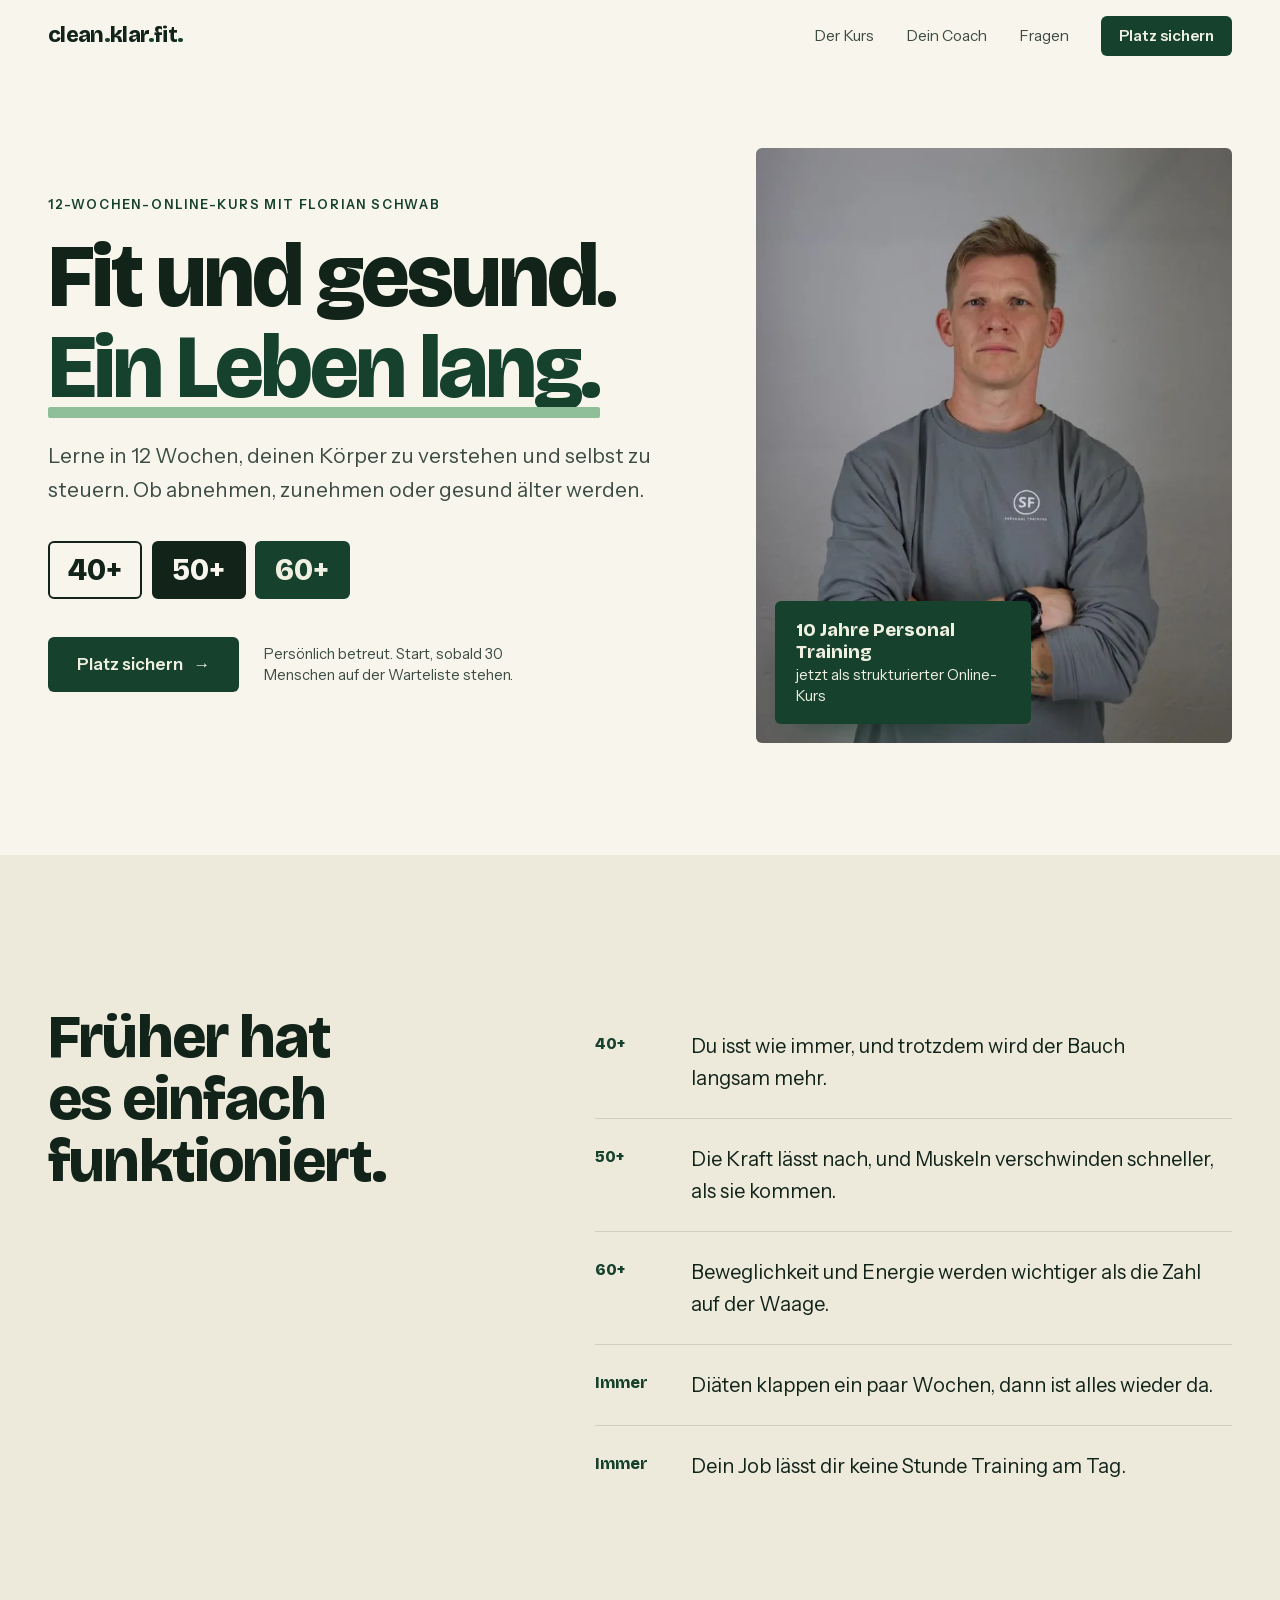
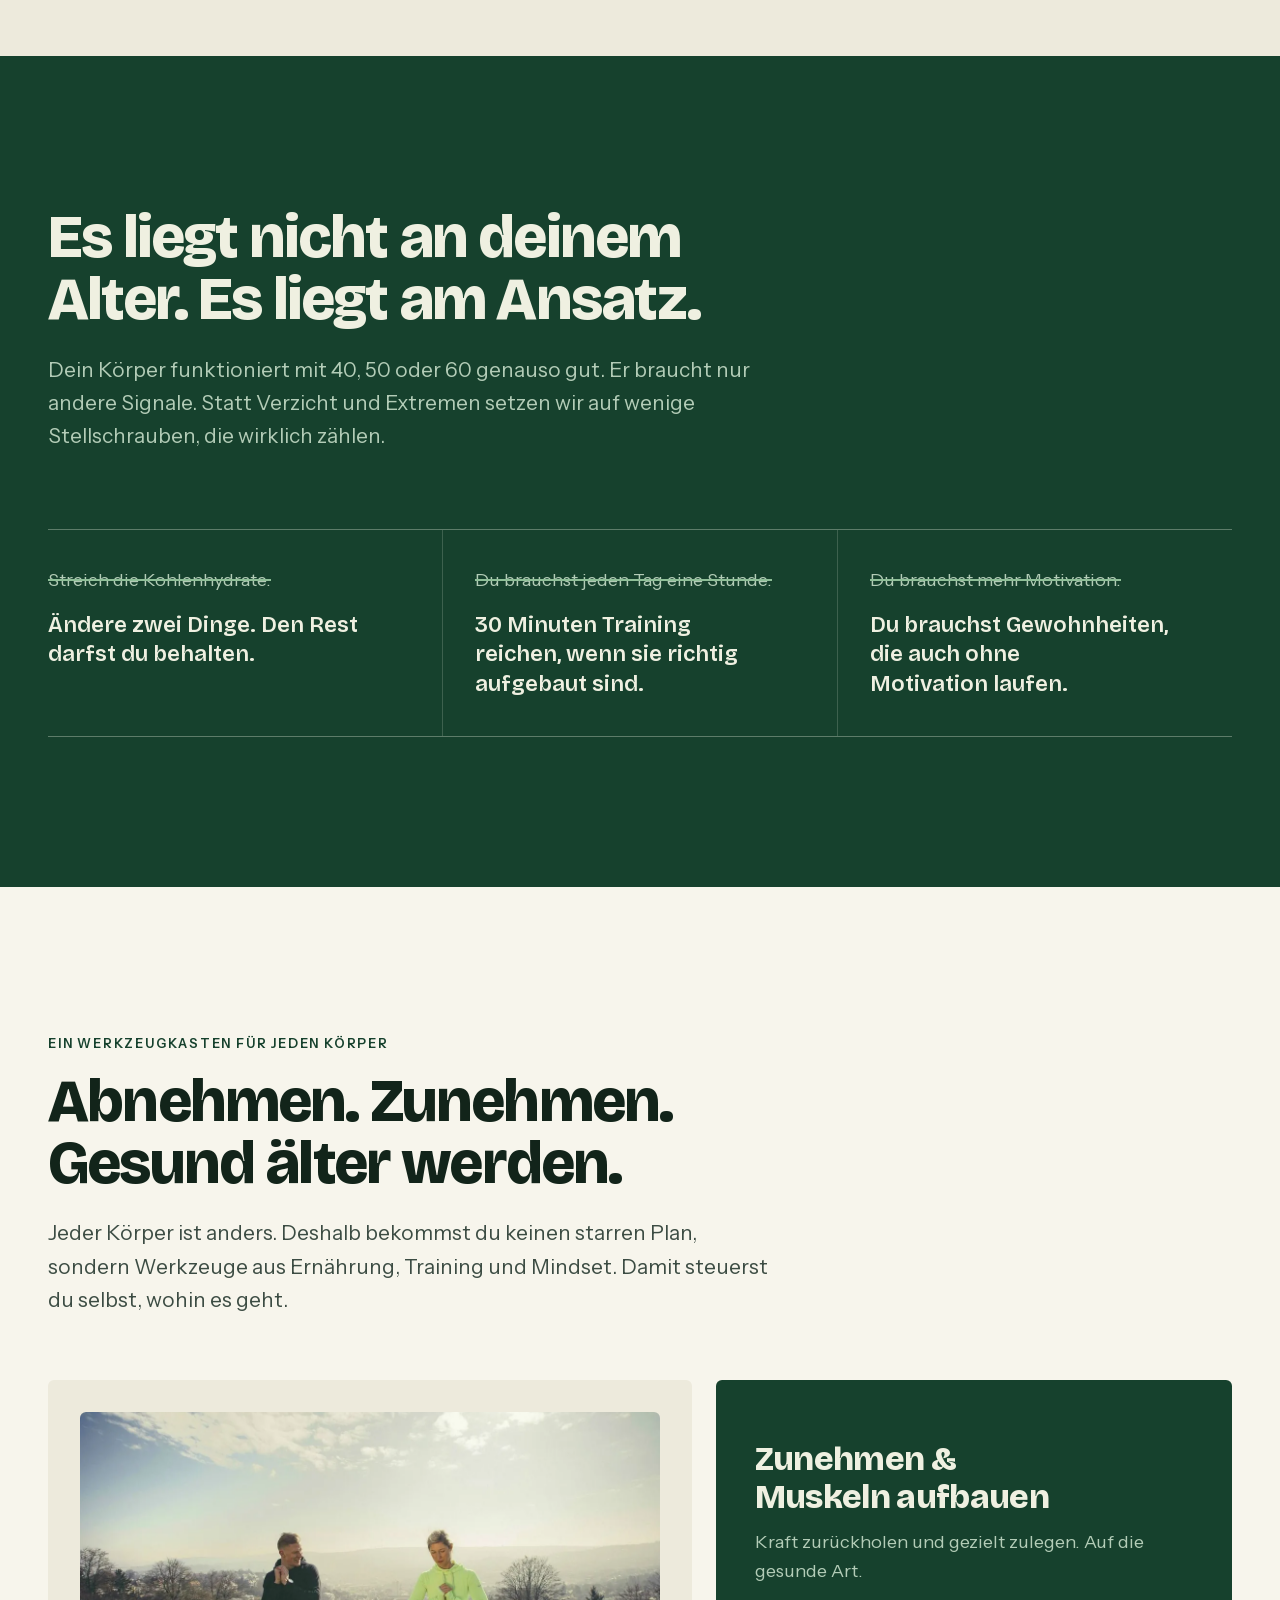
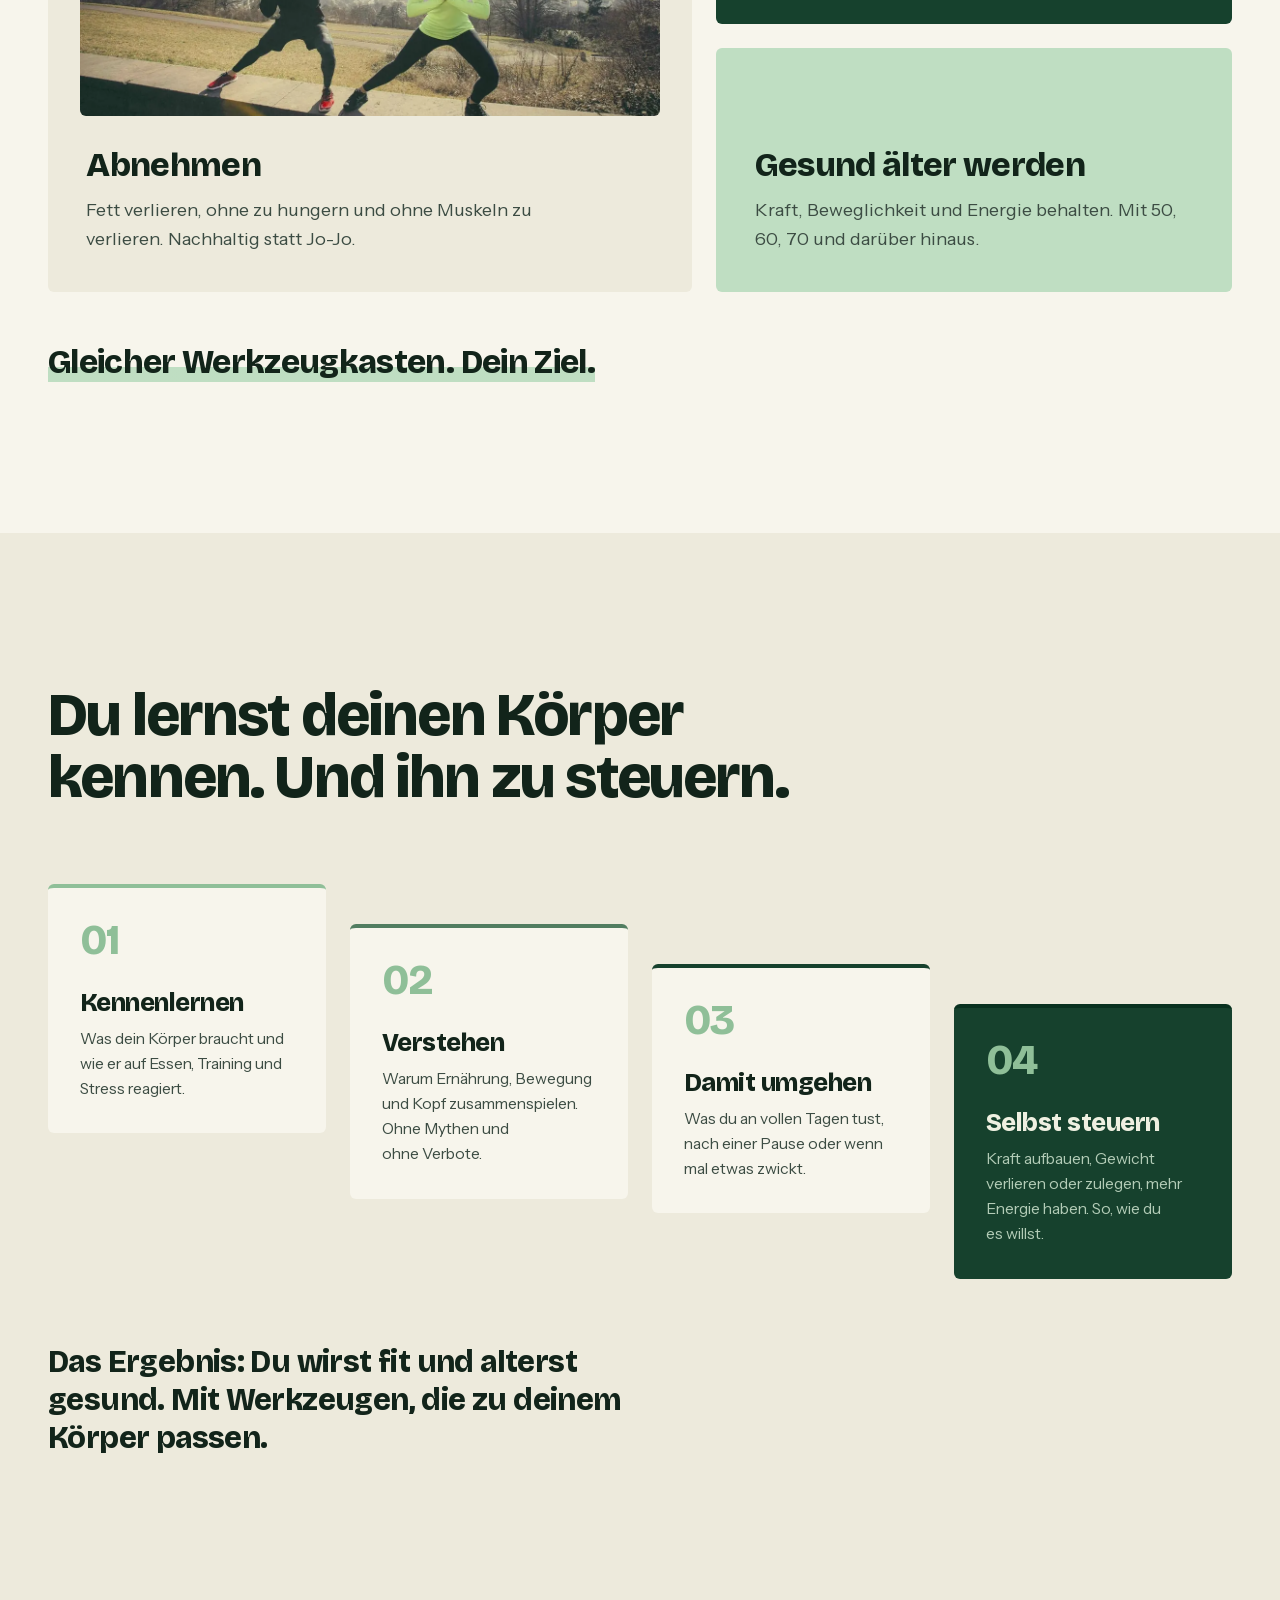
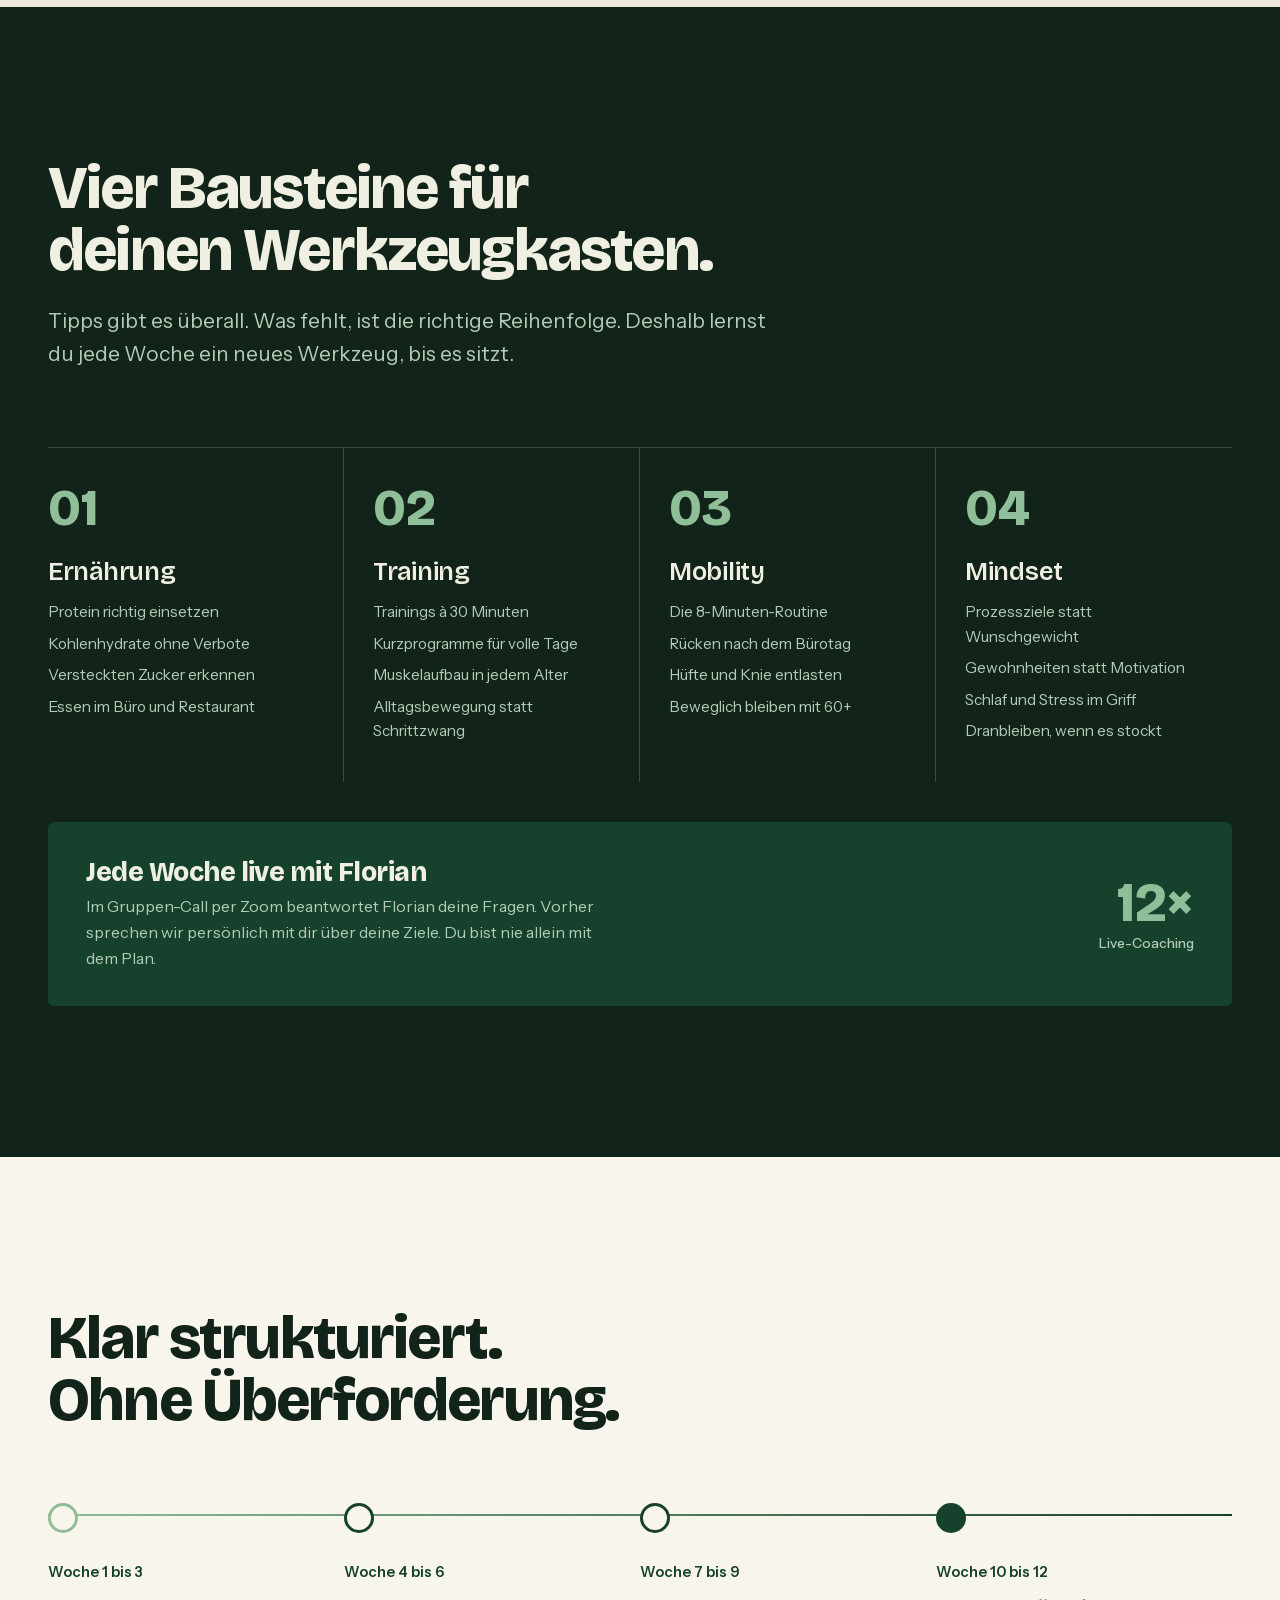
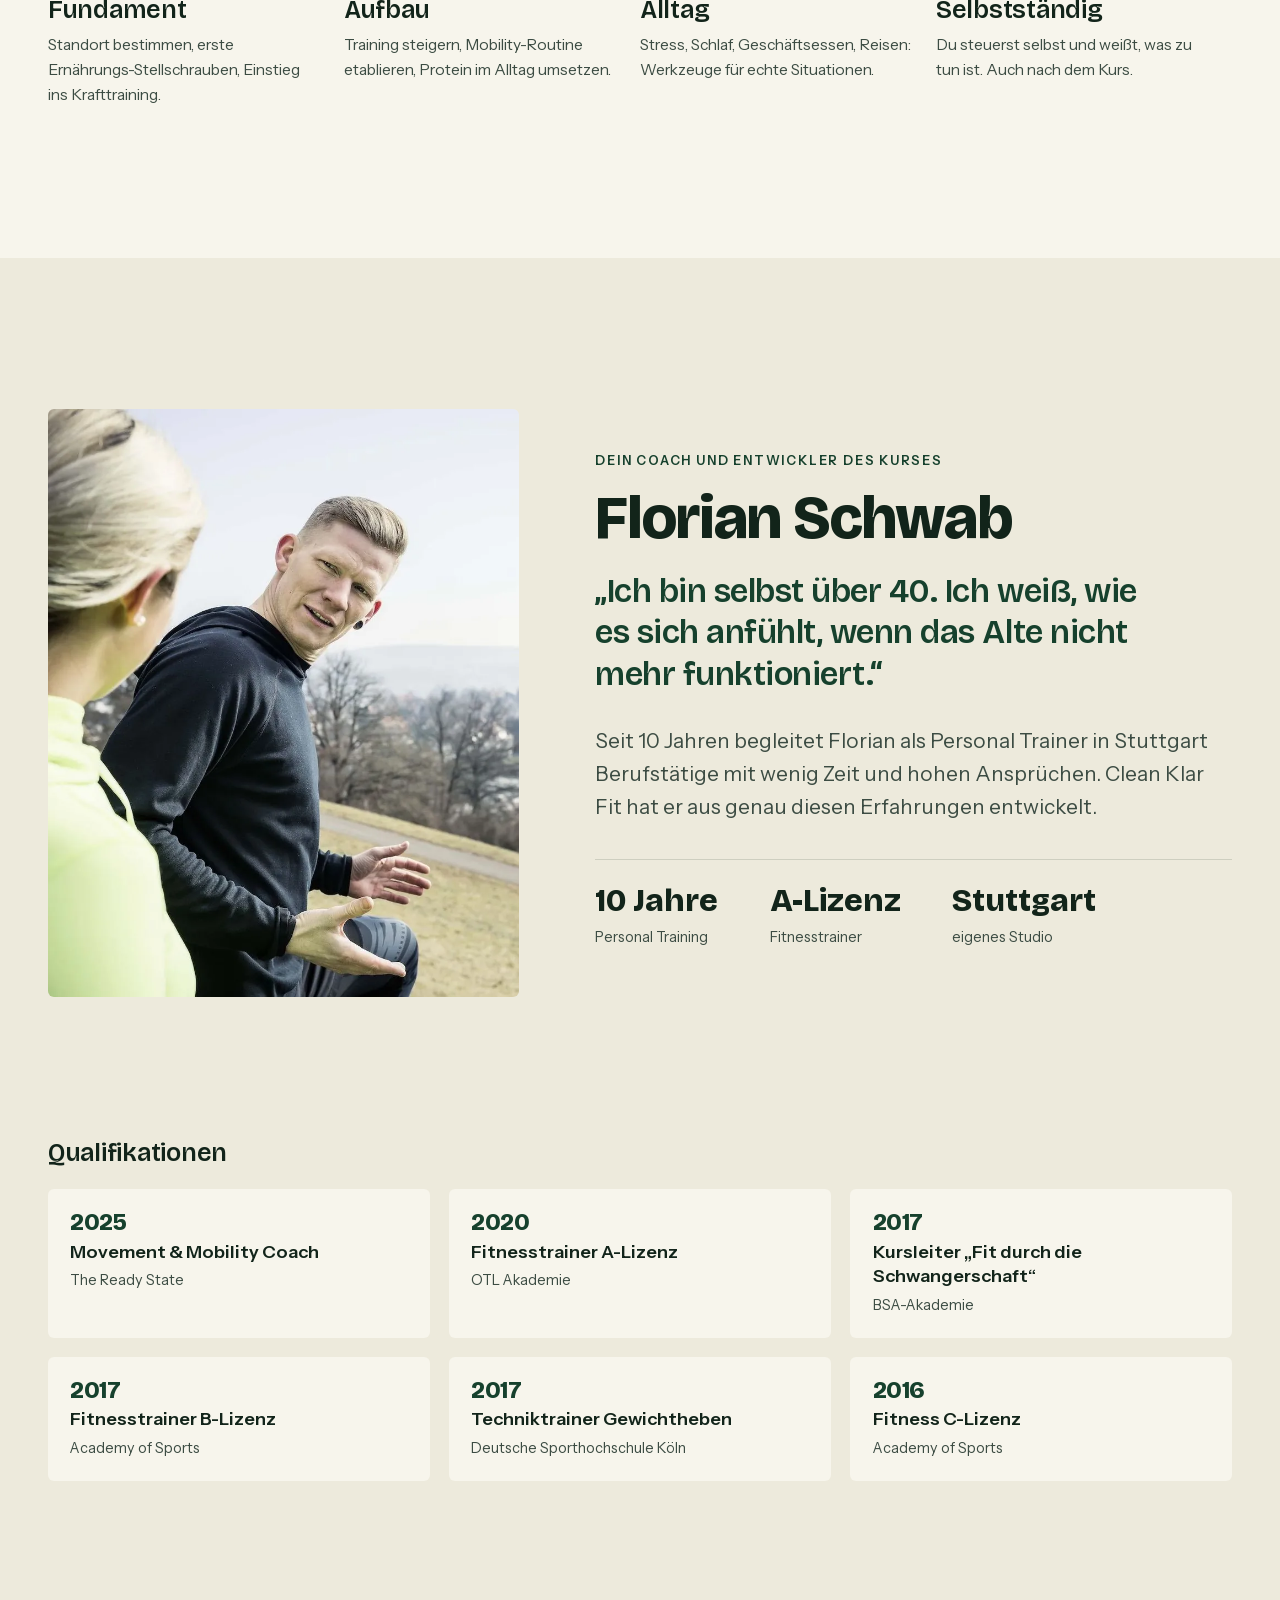
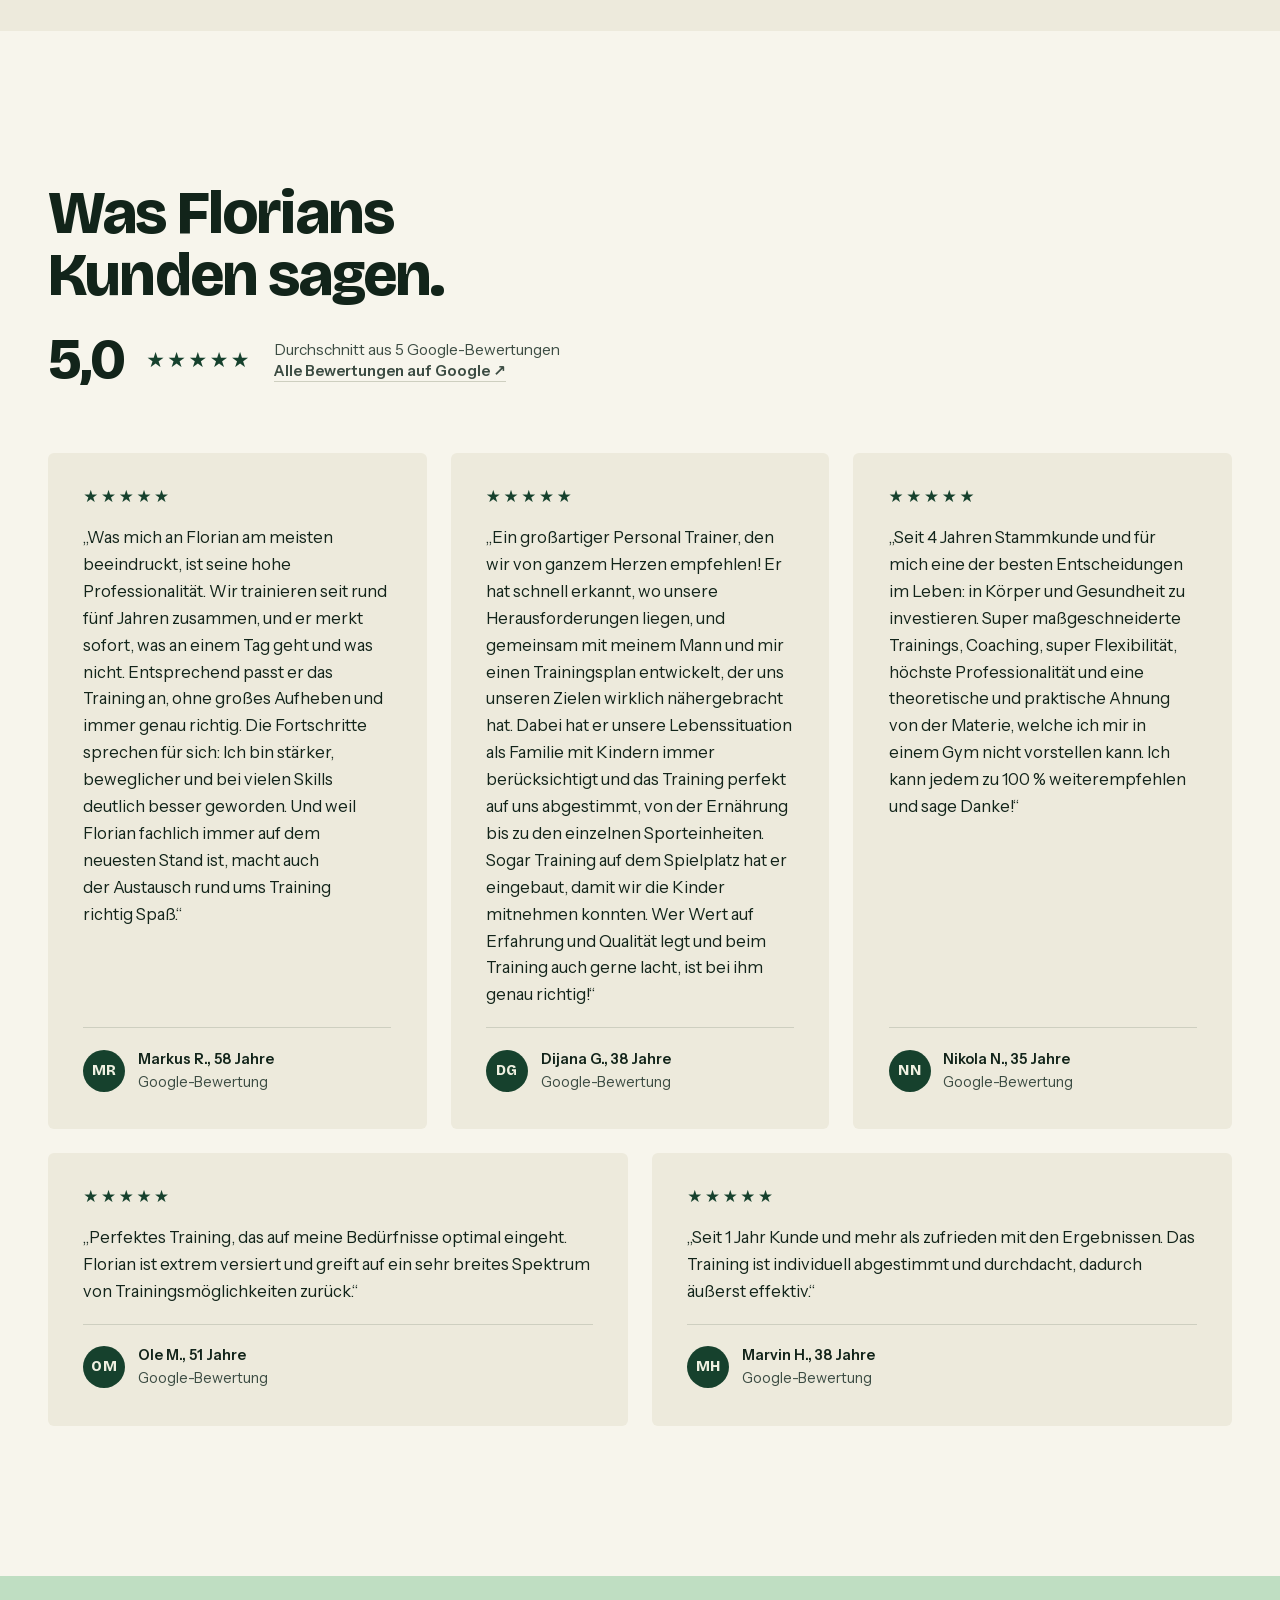
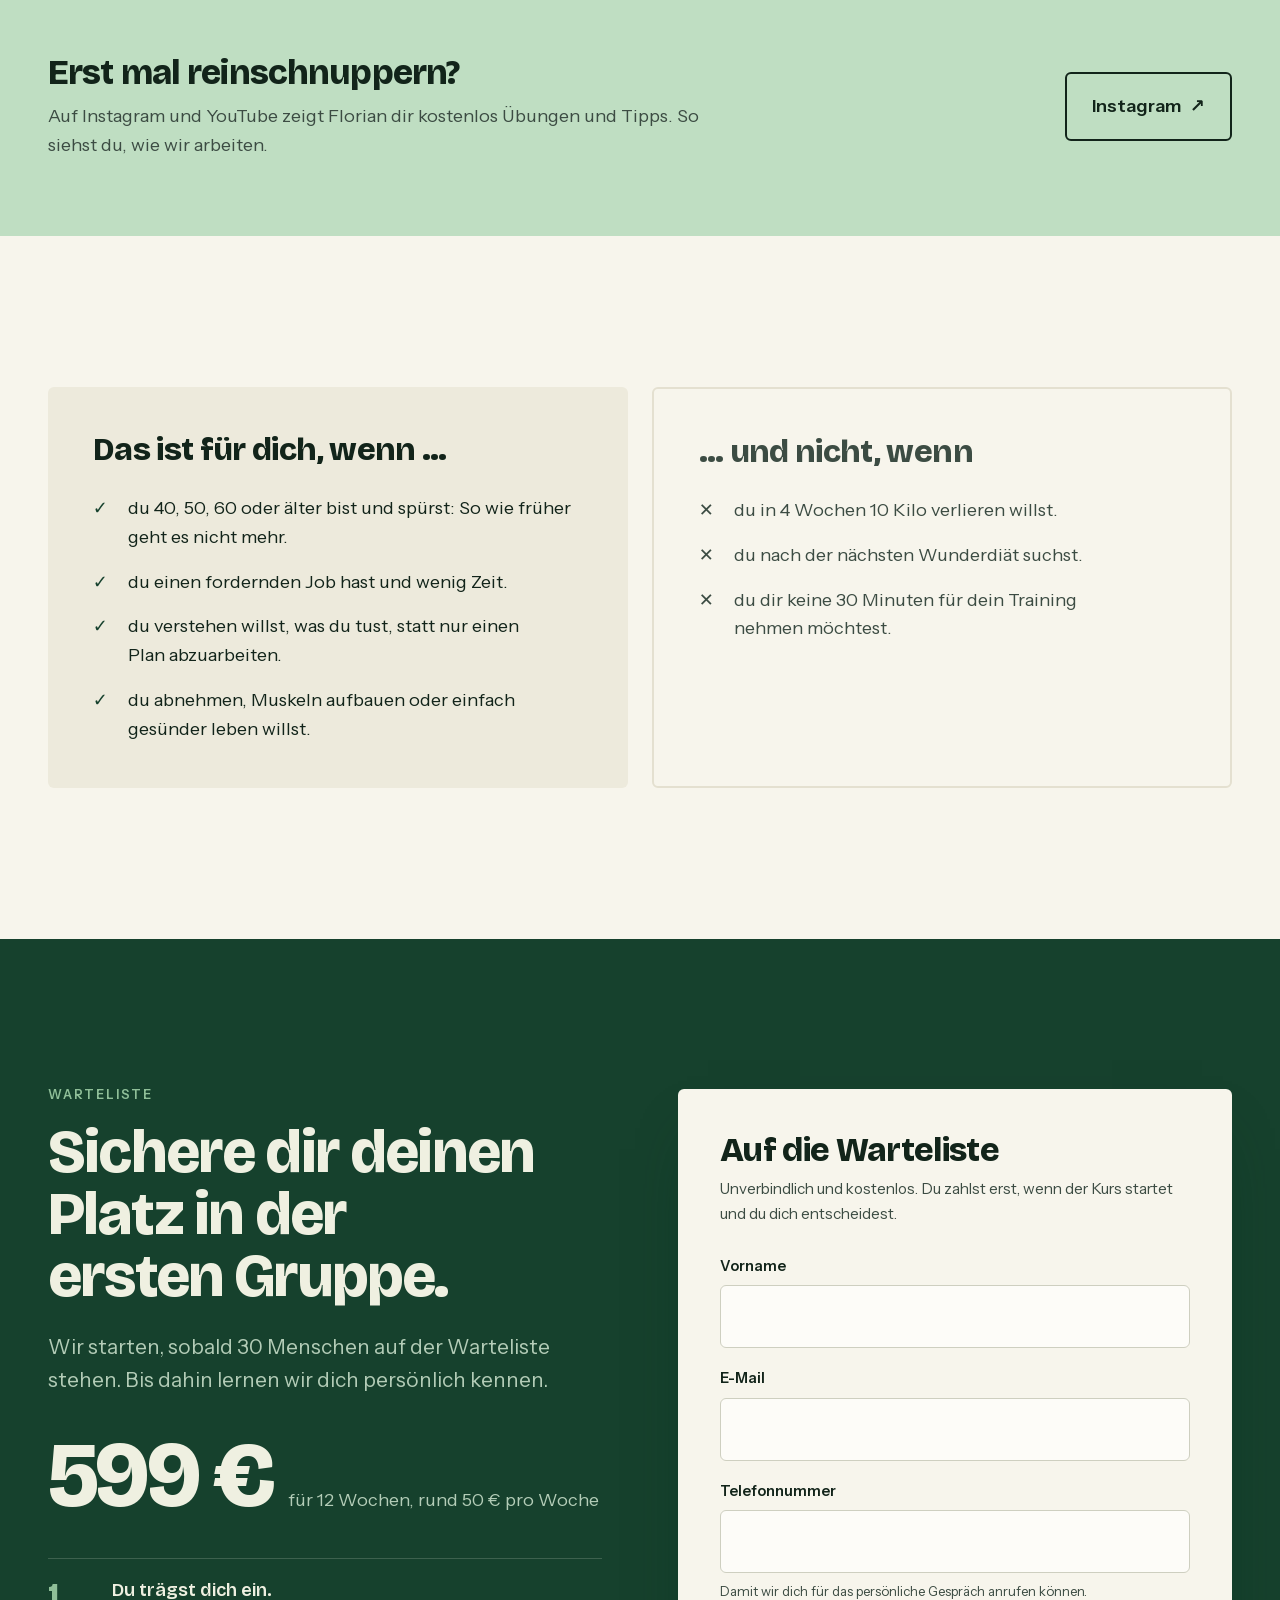
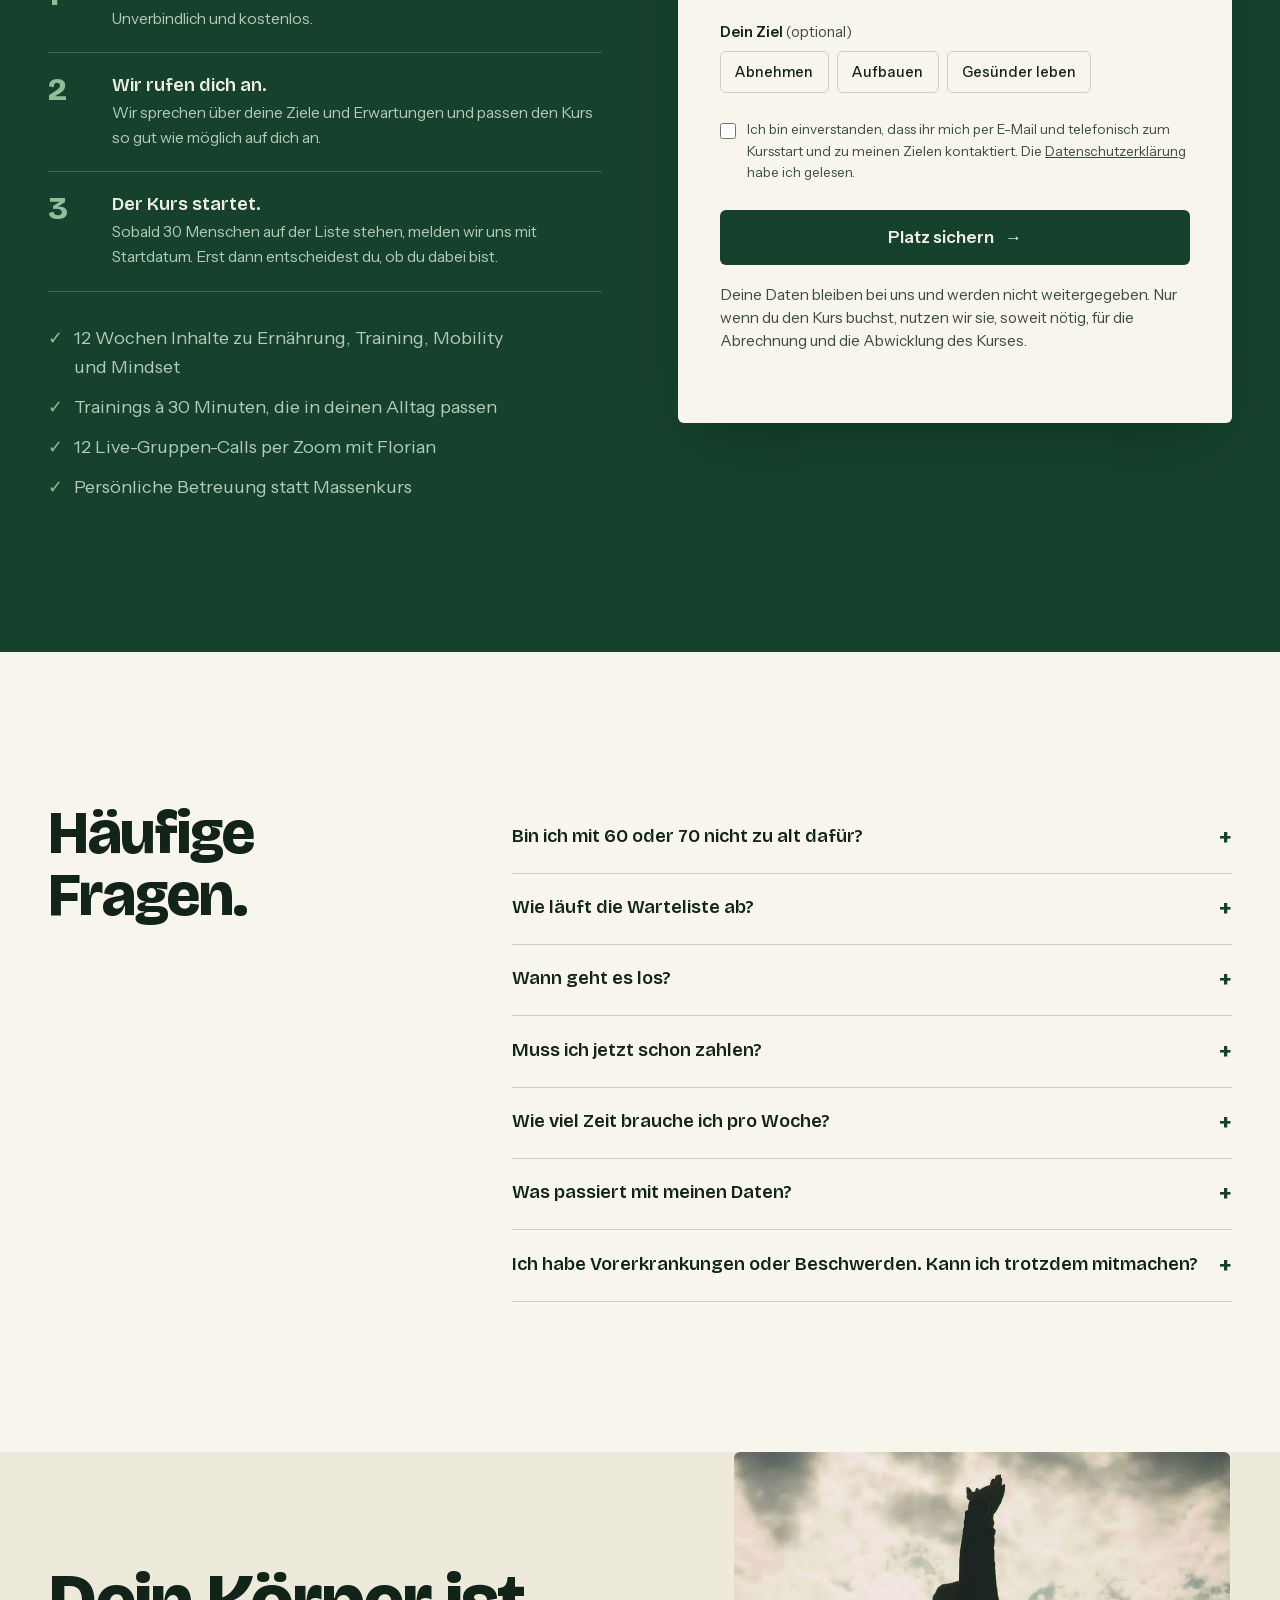
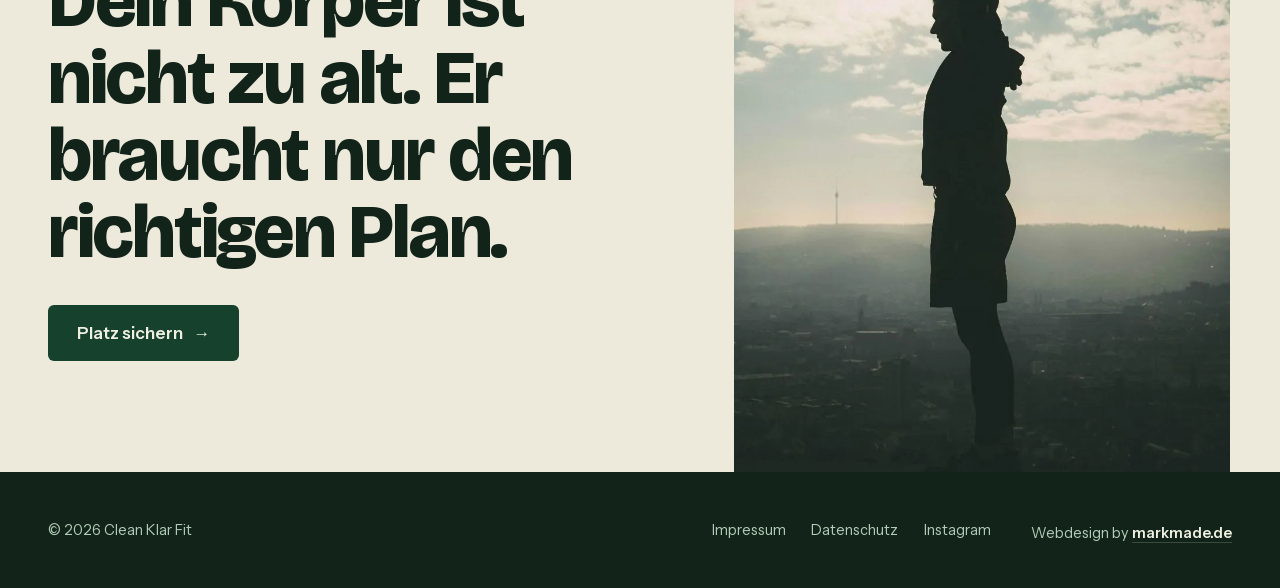
==== commit 545693d0: "Bewertungen einheitlich, neue Fotos, Lern-Abschnitt, 30-Minuten-Trainings Co-Authored-By: Claude Opu" ====
--- a/index.html
+++ b/index.html
@@ -78,11 +78,11 @@
       "@type": "Course",
       "@id": "https://cleanklarfit.de/#kurs",
       "name": "Clean Klar Fit: 12-Wochen-Online-Kurs für Fitness und Gesundheit ab 40",
-      "description": "Online-Kurs für Menschen ab 40, 50 und 60 mit Ernährung, Krafttraining, Mobility und Mindset. Zum Abnehmen, Muskelaufbau und Gesundbleiben. Mit wöchentlichem Live-Coaching per Zoom und persönlichem Vorgespräch.",
+      "description": "Online-Kurs für Menschen ab 40, 50, 60 und älter. Ein Werkzeugkasten aus Ernährung, 30-Minuten-Trainings, Mobility und Mindset: Teilnehmende lernen ihren Körper kennen, verstehen und selbst steuern, zum Abnehmen, Zunehmen und gesund älter werden. Mit wöchentlichem Live-Coaching per Zoom und persönlichem Vorgespräch.",
       "url": "https://cleanklarfit.de/",
       "inLanguage": "de",
       "provider": { "@id": "https://cleanklarfit.de/#organization" },
-      "teaches": ["Ernährung im Alltag", "Krafttraining", "Mobility", "Gewohnheiten und Mindset"],
+      "teaches": ["Den eigenen Körper kennen und verstehen", "Ernährung im Alltag", "Krafttraining in 30 Minuten", "Mobility", "Gewohnheiten und Mindset", "Gewicht gezielt reduzieren oder aufbauen"],
       "timeRequired": "P12W",
       "hasCourseInstance": {
         "@type": "CourseInstance",
@@ -106,7 +106,7 @@
         { "@type": "Question", "name": "Wie läuft die Warteliste ab?", "acceptedAnswer": { "@type": "Answer", "text": "Du trägst dich unverbindlich ein. Danach rufen wir dich an und sprechen über deine Ziele und Erwartungen. Der Kurs startet, sobald 30 Menschen auf der Warteliste stehen." } },
         { "@type": "Question", "name": "Wann geht es los?", "acceptedAnswer": { "@type": "Answer", "text": "Sobald 30 Menschen auf der Warteliste stehen. Du bekommst rechtzeitig eine Nachricht mit Startdatum und allen Details." } },
         { "@type": "Question", "name": "Muss ich jetzt schon zahlen?", "acceptedAnswer": { "@type": "Answer", "text": "Nein. Die Warteliste ist unverbindlich und kostenlos. Du entscheidest erst beim Start, ob du teilnimmst. Der Kurs kostet 599 Euro für 12 Wochen." } },
-        { "@type": "Question", "name": "Wie viel Zeit brauche ich pro Woche?", "acceptedAnswer": { "@type": "Answer", "text": "Rechne mit etwa 2 bis 3 Stunden: zwei kurze Trainingseinheiten, die Mobility-Routine und der wöchentliche Live-Call." } },
+        { "@type": "Question", "name": "Wie viel Zeit brauche ich pro Woche?", "acceptedAnswer": { "@type": "Answer", "text": "Die Trainings dauern rund 30 Minuten. Dazu kommen eine kurze Mobility-Routine und der wöchentliche Live-Call per Zoom." } },
         { "@type": "Question", "name": "Was passiert mit meinen Daten?", "acceptedAnswer": { "@type": "Answer", "text": "Deine Daten geben wir nicht weiter. Nur wenn du den Kurs buchst, nutzen wir sie, soweit nötig, für die Abrechnung und die Abwicklung des Kurses." } },
         { "@type": "Question", "name": "Ich habe Vorerkrankungen oder Beschwerden. Kann ich trotzdem mitmachen?", "acceptedAnswer": { "@type": "Answer", "text": "Sprich vorher mit deinem Arzt oder deiner Ärztin, besonders bei Herz-Kreislauf-Erkrankungen sowie Gelenk- oder Rückenproblemen. Im Vorgespräch besprechen wir deine Situation. Der Kurs ersetzt keine ärztliche Behandlung." } }
       ]
@@ -135,7 +135,7 @@
     <div>
       <span class="eyebrow rv" style="--d:0">12-Wochen-Online-Kurs mit Florian Schwab</span>
       <h1 class="rv" style="--d:1">Fit und gesund. <em>Ein Leben lang.</em></h1>
-      <p class="lead rv" style="--d:2">Lerne in 12 Wochen, Ernährung und Training selbst zu steuern. Zum Abnehmen, Aufbauen oder Gesundbleiben.</p>
+      <p class="lead rv" style="--d:2">Lerne in 12 Wochen, deinen Körper zu verstehen und selbst zu steuern. Ob abnehmen, zunehmen oder gesund älter werden.</p>
       <div class="ages rv" style="--d:3" aria-label="Für Menschen ab 40, 50, 60 und älter"><span>40+</span><span>50+</span><span>60+</span></div>
       <div class="hero-cta rv" style="--d:4">
         <a href="#warteliste" class="btn">Platz sichern <span class="arr" aria-hidden="true">→</span></a>
@@ -168,33 +168,48 @@
   <p class="lead sub rv">Dein Körper funktioniert mit 40, 50 oder 60 genauso gut. Er braucht nur andere Signale. Statt Verzicht und Extremen setzen wir auf wenige Stellschrauben, die wirklich zählen.</p>
   <div class="myths rv">
     <div><s>Streich die Kohlenhydrate.</s><p>Ändere zwei Dinge. Den Rest darfst du behalten.</p></div>
-    <div><s>Du brauchst jeden Tag eine Stunde.</s><p>Zweimal Krafttraining pro Woche reicht. Oft schon in 20 Minuten.</p></div>
+    <div><s>Du brauchst jeden Tag eine Stunde.</s><p>30 Minuten Training reichen, wenn sie richtig aufgebaut sind.</p></div>
     <div><s>Du brauchst mehr Motivation.</s><p>Du brauchst Gewohnheiten, die auch ohne Motivation laufen.</p></div>
   </div>
 </div></section>
 
-<section><div class="wrap">
-  <span class="eyebrow rv">Ein Weg, dein Ziel</span>
-  <h2 class="rv">Abnehmen. Aufbauen. Gesund bleiben.</h2>
-  <p class="lead sub rv">Clean Klar Fit ist keine Diät, sondern ein gesunder Lebensstil. Und der passt sich deinem Ziel an.</p>
+<section class="goals-sec"><div class="wrap">
+  <span class="eyebrow rv">Ein Werkzeugkasten für jeden Körper</span>
+  <h2 class="rv">Abnehmen. Zunehmen. Gesund älter werden.</h2>
+  <p class="lead sub rv">Jeder Körper ist anders. Deshalb bekommst du keinen starren Plan, sondern Werkzeuge aus Ernährung, Training und Mindset. Damit steuerst du selbst, wohin es geht.</p>
   <div class="goals">
     <article class="goal rv">
-      <!-- Optional: hier ein Bild einsetzen, z. B. <img src="bilder/ernaehrung-alltag.jpg" alt="..." width="..." height="..." loading="lazy"> statt .goal-img -->
-      <div class="goal-img" aria-hidden="true"></div>
+      <div class="photo goal-photo">
+        <picture>
+          <source srcset="bilder/training-draussen.webp" type="image/webp">
+          <img src="bilder/training-draussen.jpg" width="1200" height="765" alt="Florian Schwab macht mit einer Klientin seitliche Ausfallschritte im Freien" loading="lazy">
+        </picture>
+      </div>
       <h3>Abnehmen</h3><p>Fett verlieren, ohne zu hungern und ohne Muskeln zu verlieren. Nachhaltig statt Jo-Jo.</p>
     </article>
-    <article class="goal rv"><h3>Zunehmen &amp; Aufbauen</h3><p>Muskeln aufbauen, Kraft zurückholen und gezielt zulegen. Auf die gesunde Art.</p></article>
-    <article class="goal rv"><h3>Gesund bleiben</h3><p>Beweglicher Rücken, starke Gelenke, besserer Schlaf und mehr Energie für Job und Familie.</p></article>
+    <article class="goal rv"><h3>Zunehmen &amp; Muskeln aufbauen</h3><p>Kraft zurückholen und gezielt zulegen. Auf die gesunde Art.</p></article>
+    <article class="goal rv"><h3>Gesund älter werden</h3><p>Kraft, Beweglichkeit und Energie behalten. Mit 50, 60, 70 und darüber hinaus.</p></article>
   </div>
   <p class="same rv"><span>Gleicher Werkzeugkasten. Dein Ziel.</span></p>
 </div></section>
 
+<section class="learn"><div class="wrap">
+  <h2 class="rv">Du lernst deinen Körper kennen. Und ihn zu steuern.</h2>
+  <ol class="stairs">
+    <li class="rv"><span class="n">01</span><h3>Kennenlernen</h3><p>Was dein Körper braucht und wie er auf Essen, Training und Stress reagiert.</p></li>
+    <li class="rv"><span class="n">02</span><h3>Verstehen</h3><p>Warum Ernährung, Bewegung und Kopf zusammenspielen. Ohne Mythen und ohne Verbote.</p></li>
+    <li class="rv"><span class="n">03</span><h3>Damit umgehen</h3><p>Was du an vollen Tagen tust, nach einer Pause oder wenn mal etwas zwickt.</p></li>
+    <li class="rv"><span class="n">04</span><h3>Selbst steuern</h3><p>Kraft aufbauen, Gewicht verlieren oder zulegen, mehr Energie haben. So, wie du es willst.</p></li>
+  </ol>
+  <p class="learn-end rv">Das Ergebnis: Du wirst fit und alterst gesund. Mit Werkzeugen, die zu deinem Körper passen.</p>
+</div></section>
+
 <section class="toolbox" id="kurs"><div class="wrap">
-  <h2 class="rv">Dein Werkzeugkasten in vier Bausteinen.</h2>
+  <h2 class="rv">Vier Bausteine für deinen Werkzeugkasten.</h2>
   <p class="lead sub rv">Tipps gibt es überall. Was fehlt, ist die richtige Reihenfolge. Deshalb lernst du jede Woche ein neues Werkzeug, bis es sitzt.</p>
   <div class="tools">
     <div class="tool rv"><span class="k">01</span><h3>Ernährung</h3><ul><li>Protein richtig einsetzen</li><li>Kohlenhydrate ohne Verbote</li><li>Versteckten Zucker erkennen</li><li>Essen im Büro und Restaurant</li></ul></div>
-    <div class="tool rv"><span class="k">02</span><h3>Training</h3><ul><li>Krafttraining 2× pro Woche</li><li>Kurzprogramme für volle Tage</li><li>Muskelaufbau in jedem Alter</li><li>Alltagsbewegung statt Schrittzwang</li></ul></div>
+    <div class="tool rv"><span class="k">02</span><h3>Training</h3><ul><li>Trainings à 30 Minuten</li><li>Kurzprogramme für volle Tage</li><li>Muskelaufbau in jedem Alter</li><li>Alltagsbewegung statt Schrittzwang</li></ul></div>
     <div class="tool rv"><span class="k">03</span><h3>Mobility</h3><ul><li>Die 8-Minuten-Routine</li><li>Rücken nach dem Bürotag</li><li>Hüfte und Knie entlasten</li><li>Beweglich bleiben mit 60+</li></ul></div>
     <div class="tool rv"><span class="k">04</span><h3>Mindset</h3><ul><li>Prozessziele statt Wunschgewicht</li><li>Gewohnheiten statt Motivation</li><li>Schlaf und Stress im Griff</li><li>Dranbleiben, wenn es stockt</li></ul></div>
   </div>
@@ -217,8 +232,8 @@
 <section class="trainer" id="florian"><div class="wrap">
   <div class="photo rv">
     <picture>
-      <source srcset="bilder/florian-portrait.webp" type="image/webp">
-      <img src="bilder/florian-portrait.jpg" width="854" height="1068" alt="Portrait von Florian Schwab" loading="lazy">
+      <source srcset="bilder/florian-coaching.webp" type="image/webp">
+      <img src="bilder/florian-coaching.jpg" width="854" height="1067" alt="Florian Schwab erklärt einer Klientin eine Übung beim Training im Freien" loading="lazy">
     </picture>
   </div>
   <div class="rv">
@@ -254,24 +269,29 @@
   </div>
   <div class="reviews">
     <figure class="review rv">
+      <span class="stars" aria-label="5 von 5 Sternen">★★★★★</span>
       <blockquote><p>„Was mich an Florian am meisten beeindruckt, ist seine hohe Professionalität. Wir trainieren seit rund fünf Jahren zusammen, und er merkt sofort, was an einem Tag geht und was nicht. Entsprechend passt er das Training an, ohne großes Aufheben und immer genau richtig. Die Fortschritte sprechen für sich: Ich bin stärker, beweglicher und bei vielen Skills deutlich besser geworden. Und weil Florian fachlich immer auf dem neuesten Stand ist, macht auch der Austausch rund ums Training richtig Spaß.“</p></blockquote>
       <figcaption><span class="av" aria-hidden="true">MR</span><span><b>Markus R., 58 Jahre</b><span>Google-Bewertung</span></span></figcaption>
     </figure>
     <figure class="review rv">
+      <span class="stars" aria-label="5 von 5 Sternen">★★★★★</span>
+      <blockquote><p>„Ein großartiger Personal Trainer, den wir von ganzem Herzen empfehlen! Er hat schnell erkannt, wo unsere Herausforderungen liegen, und gemeinsam mit meinem Mann und mir einen Trainingsplan entwickelt, der uns unseren Zielen wirklich nähergebracht hat. Dabei hat er unsere Lebenssituation als Familie mit Kindern immer berücksichtigt und das Training perfekt auf uns abgestimmt, von der Ernährung bis zu den einzelnen Sporteinheiten. Sogar Training auf dem Spielplatz hat er eingebaut, damit wir die Kinder mitnehmen konnten. Wer Wert auf Erfahrung und Qualität legt und beim Training auch gerne lacht, ist bei ihm genau richtig!“</p></blockquote>
+      <figcaption><span class="av" aria-hidden="true">DG</span><span><b>Dijana G., 38 Jahre</b><span>Google-Bewertung</span></span></figcaption>
+    </figure>
+    <figure class="review rv">
+      <span class="stars" aria-label="5 von 5 Sternen">★★★★★</span>
+      <blockquote><p>„Seit 4 Jahren Stammkunde und für mich eine der besten Entscheidungen im Leben: in Körper und Gesundheit zu investieren. Super maßgeschneiderte Trainings, Coaching, super Flexibilität, höchste Professionalität und eine theoretische und praktische Ahnung von der Materie, welche ich mir in einem Gym nicht vorstellen kann. Ich kann jedem zu 100 % weiterempfehlen und sage Danke!“</p></blockquote>
+      <figcaption><span class="av" aria-hidden="true">NN</span><span><b>Nikola N., 35 Jahre</b><span>Google-Bewertung</span></span></figcaption>
+    </figure>
+    <figure class="review rv">
+      <span class="stars" aria-label="5 von 5 Sternen">★★★★★</span>
       <blockquote><p>„Perfektes Training, das auf meine Bedürfnisse optimal eingeht. Florian ist extrem versiert und greift auf ein sehr breites Spektrum von Trainingsmöglichkeiten zurück.“</p></blockquote>
       <figcaption><span class="av" aria-hidden="true">OM</span><span><b>Ole M., 51 Jahre</b><span>Google-Bewertung</span></span></figcaption>
     </figure>
     <figure class="review rv">
+      <span class="stars" aria-label="5 von 5 Sternen">★★★★★</span>
       <blockquote><p>„Seit 1 Jahr Kunde und mehr als zufrieden mit den Ergebnissen. Das Training ist individuell abgestimmt und durchdacht, dadurch äußerst effektiv.“</p></blockquote>
       <figcaption><span class="av" aria-hidden="true">MH</span><span><b>Marvin H., 38 Jahre</b><span>Google-Bewertung</span></span></figcaption>
-    </figure>
-    <figure class="review rv">
-      <blockquote><p>„Ein großartiger Personal Trainer, den wir von ganzem Herzen empfehlen! Er hat schnell erkannt, wo unsere Herausforderungen liegen, und gemeinsam mit meinem Mann und mir einen Trainingsplan entwickelt, der uns unseren Zielen wirklich nähergebracht hat. Dabei hat er unsere Lebenssituation als Familie mit Kindern immer berücksichtigt und das Training perfekt auf uns abgestimmt, von der Ernährung bis zu den einzelnen Sporteinheiten. Sogar Training auf dem Spielplatz hat er eingebaut, damit wir die Kinder mitnehmen konnten. Wer Wert auf Erfahrung und Qualität legt und beim Training auch gerne lacht, ist bei ihm genau richtig!“</p></blockquote>
-      <figcaption><span class="av" aria-hidden="true">DG</span><span><b>Dijana G., 38 Jahre</b><span>Google-Bewertung</span></span></figcaption>
-    </figure>
-    <figure class="review rv">
-      <blockquote><p>„Seit 4 Jahren Stammkunde und für mich eine der besten Entscheidungen im Leben: in Körper und Gesundheit zu investieren. Super maßgeschneiderte Trainings, Coaching, super Flexibilität, höchste Professionalität und eine theoretische und praktische Ahnung von der Materie, welche ich mir in einem Gym nicht vorstellen kann. Ich kann jedem zu 100 % weiterempfehlen und sage Danke!“</p></blockquote>
-      <figcaption><span class="av" aria-hidden="true">NN</span><span><b>Nikola N., 35 Jahre</b><span>Google-Bewertung</span></span></figcaption>
     </figure>
   </div>
 </div></section>
@@ -300,7 +320,7 @@
     <ul>
       <li>du in 4 Wochen 10 Kilo verlieren willst.</li>
       <li>du nach der nächsten Wunderdiät suchst.</li>
-      <li>du keine 2 bis 3 Stunden pro Woche investieren möchtest.</li>
+      <li>du dir keine 30 Minuten für dein Training nehmen möchtest.</li>
     </ul>
   </div>
 </div></section>
@@ -318,6 +338,7 @@
     </ol>
     <ul class="incl">
       <li>12 Wochen Inhalte zu Ernährung, Training, Mobility und Mindset</li>
+      <li>Trainings à 30 Minuten, die in deinen Alltag passen</li>
       <li>12 Live-Gruppen-Calls per Zoom mit Florian</li>
       <li>Persönliche Betreuung statt Massenkurs</li>
     </ul>
@@ -355,7 +376,7 @@
     <details><summary>Wie läuft die Warteliste ab?</summary><p>Du trägst dich unverbindlich ein. Danach rufen wir dich an und sprechen über deine Ziele und Erwartungen. Der Kurs startet, sobald 30 Menschen auf der Warteliste stehen.</p></details>
     <details><summary>Wann geht es los?</summary><p>Sobald 30 Menschen auf der Warteliste stehen. Du bekommst rechtzeitig eine Nachricht mit Startdatum und allen Details.</p></details>
     <details><summary>Muss ich jetzt schon zahlen?</summary><p>Nein. Die Warteliste ist unverbindlich und kostenlos. Du entscheidest erst beim Start, ob du teilnimmst. Der Kurs kostet 599 Euro für 12 Wochen.</p></details>
-    <details><summary>Wie viel Zeit brauche ich pro Woche?</summary><p>Rechne mit etwa 2 bis 3 Stunden: zwei kurze Trainingseinheiten, die Mobility-Routine und der wöchentliche Live-Call.</p></details>
+    <details><summary>Wie viel Zeit brauche ich pro Woche?</summary><p>Die Trainings dauern rund 30 Minuten. Dazu kommen eine kurze Mobility-Routine und der wöchentliche Live-Call per Zoom.</p></details>
     <details><summary>Was passiert mit meinen Daten?</summary><p>Deine Daten geben wir nicht weiter. Nur wenn du den Kurs buchst, nutzen wir sie, soweit nötig, für die Abrechnung und die Abwicklung des Kurses. Mehr dazu in der <a href="datenschutz.html">Datenschutzerklärung</a>.</p></details>
     <details><summary>Ich habe Vorerkrankungen oder Beschwerden. Kann ich trotzdem mitmachen?</summary><p>Sprich vorher mit deinem Arzt oder deiner Ärztin, besonders bei Herz-Kreislauf-Erkrankungen sowie Gelenk- oder Rückenproblemen. Im Vorgespräch besprechen wir deine Situation. Der Kurs ersetzt keine ärztliche Behandlung.</p></details>
   </div>
@@ -368,8 +389,8 @@
   </div>
   <div class="photo rv">
     <picture>
-      <source srcset="bilder/florian-ruecken.webp" type="image/webp">
-      <img src="bilder/florian-ruecken.jpg" width="854" height="1068" alt="Florian Schwab von hinten im SF-Personal-Training-Shirt" loading="lazy">
+      <source srcset="bilder/stretching-sonnenaufgang.webp" type="image/webp">
+      <img src="bilder/stretching-sonnenaufgang.jpg" width="854" height="1067" alt="Stretching bei Sonnenaufgang über Stuttgart" loading="lazy">
     </picture>
   </div>
 </div></section>
--- a/assets/style.css
+++ b/assets/style.css
@@ -29,7 +29,8 @@
 .wrap{width:var(--wrap);margin-inline:auto}
 h1,h2,h3{font-family:"Bricolage Grotesque",sans-serif;font-weight:800;line-height:1.02;letter-spacing:-.03em}
 h2{font-size:clamp(2.1rem,1.4rem + 3vw,3.9rem);max-width:18ch;text-wrap:balance}
-h3{font-size:clamp(1.25rem,1.1rem + .6vw,1.6rem);font-weight:600;letter-spacing:-.01em;line-height:1.15}
+h3{font-size:clamp(1.25rem,1.1rem + .6vw,1.6rem);font-weight:600;letter-spacing:-.01em;line-height:1.15;text-wrap:balance}
+p,li{text-wrap:pretty}
 .eyebrow{font:600 .8rem/1 "Instrument Sans";letter-spacing:.14em;text-transform:uppercase;color:var(--forest);display:block;margin-bottom:1.2rem}
 .lead{font-size:clamp(1.1rem,1rem + .45vw,1.3rem);color:var(--ink-soft);max-width:52ch;text-wrap:pretty}
 .sub{margin-top:1.4rem}
@@ -104,15 +105,30 @@
 .goal:hover{transform:translateY(-4px)}
 .goal p{color:var(--ink-soft);max-width:38ch}
 .goal:nth-child(1){grid-row:1/3;background:var(--paper-2);min-height:32rem;overflow:hidden}
-.goal:nth-child(1) .goal-img{flex:1;margin:-.4rem -.4rem 1.2rem;min-height:12rem;border-radius:var(--radius);background:
-  radial-gradient(110% 80% at 15% 0%,var(--sage-soft),transparent 62%),
-  radial-gradient(90% 80% at 100% 100%,var(--paper-3),transparent 70%),var(--paper-3)}
+.goal-photo{flex:1;margin:-.4rem -.4rem 1.2rem;min-height:14rem}
+.goal-photo picture,.goal-photo img{position:absolute;inset:0;width:100%;height:100%}
+.goal-photo img{object-fit:cover;object-position:center 40%;transition:transform 1.2s var(--ease)}
+.goal:hover .goal-photo img{transform:scale(1.03)}
 .goal:nth-child(2){background:var(--forest);color:var(--on-forest)}
 .goal:nth-child(2) p{color:var(--on-forest-soft)}
 .goal:nth-child(3){background:var(--sage-soft)}
 .goal h3{font-size:clamp(1.6rem,1.3rem + 1vw,2.2rem);font-weight:800;letter-spacing:-.02em}
 .same{margin-top:clamp(2.5rem,4vw,3.5rem);font:800 clamp(1.4rem,1.1rem + 1.2vw,2.2rem)/1.2 "Bricolage Grotesque";letter-spacing:-.02em}
 .same span{background:linear-gradient(transparent 62%,var(--sage-soft) 62%)}
+
+/* lernen: Treppe */
+.learn{background:var(--paper-2)}
+.learn h2{max-width:20ch}
+.stairs{list-style:none;display:grid;grid-template-columns:repeat(4,1fr);gap:clamp(1rem,2vw,1.5rem);margin-top:clamp(3rem,6vw,5rem);align-items:start}
+.stairs li{background:var(--paper);border-radius:var(--radius);padding:clamp(1.5rem,2.5vw,2rem);border-top:4px solid var(--sage)}
+.stairs li:nth-child(2){margin-top:2.5rem;border-color:color-mix(in oklch,var(--sage),var(--forest))}
+.stairs li:nth-child(3){margin-top:5rem;border-color:var(--forest)}
+.stairs li:nth-child(4){margin-top:7.5rem;background:var(--forest);color:var(--on-forest);border-color:var(--forest-dark)}
+.stairs .n{font:800 2.6rem/1 "Bricolage Grotesque";color:var(--sage);letter-spacing:-.03em;display:block;margin-bottom:1.6rem}
+.stairs h3{font-weight:800;letter-spacing:-.02em;margin-bottom:.6rem}
+.stairs p{color:var(--ink-soft);font-size:.98rem}
+.stairs li:nth-child(4) p{color:var(--on-forest-soft)}
+.learn-end{margin-top:clamp(2.5rem,5vw,4rem);font:800 clamp(1.3rem,1.1rem + 1vw,2rem)/1.25 "Bricolage Grotesque";letter-spacing:-.02em;max-width:34ch}
 
 /* toolbox */
 .toolbox{background:var(--ink);color:var(--on-forest)}
@@ -165,17 +181,15 @@
 .rating a{font-weight:600;text-decoration:none;border-bottom:1px solid var(--line);padding-bottom:1px;transition:border-color .3s}
 .rating a:hover{border-color:var(--ink)}
 .reviews{margin-top:clamp(2.5rem,5vw,4rem);display:grid;grid-template-columns:repeat(6,1fr);gap:clamp(1rem,2vw,1.5rem)}
-.review{background:var(--paper-2);padding:clamp(1.6rem,3vw,2.2rem);border-radius:var(--radius);display:flex;flex-direction:column;justify-content:space-between;gap:1.8rem;grid-column:span 2}
-.review:nth-child(1){grid-column:span 4;background:var(--forest);color:var(--on-forest)}
-.review:nth-child(4){grid-column:span 4}
-.review:nth-child(5){grid-column:span 6}
-.review blockquote{font:600 1.1rem/1.45 "Bricolage Grotesque";letter-spacing:-.005em}
-.review:nth-child(1) blockquote,.review:nth-child(5) blockquote{font-size:clamp(1.15rem,1.05rem + .4vw,1.35rem)}
-.review figcaption{font-size:.9rem;display:flex;align-items:center;gap:.8rem}
-.review .av{width:42px;height:42px;border-radius:50%;background:var(--sage-soft);flex:none;display:grid;place-items:center;font:800 .95rem/1 "Bricolage Grotesque";color:var(--forest)}
-.review:nth-child(1) .av{background:color-mix(in oklch,var(--on-forest) 20%,transparent);color:var(--on-forest)}
+.review{background:var(--paper-2);padding:clamp(1.6rem,3vw,2.2rem);border-radius:var(--radius);display:flex;flex-direction:column;gap:1.2rem;grid-column:span 2;transition:transform .5s var(--ease),box-shadow .5s var(--ease)}
+.review:nth-child(n+4){grid-column:span 3}
+.review:hover{transform:translateY(-3px);box-shadow:0 22px 40px -28px color-mix(in oklch,var(--forest-dark) 60%,transparent)}
+.review .stars{color:var(--forest);font-size:1.05rem;letter-spacing:.16em;line-height:1}
+.review blockquote{font:400 1.02rem/1.65 "Instrument Sans",sans-serif;color:var(--ink);text-wrap:pretty}
+.review figcaption{margin-top:auto;padding-top:1.2rem;border-top:1px solid var(--line);font-size:.9rem;display:flex;align-items:center;gap:.8rem}
+.review .av{width:42px;height:42px;border-radius:50%;background:var(--forest);flex:none;display:grid;place-items:center;font:800 .9rem/1 "Bricolage Grotesque";color:var(--on-forest);letter-spacing:.02em}
 .review figcaption b{display:block;font-weight:600}
-.review figcaption span span{opacity:.8}
+.review figcaption span span{color:var(--ink-soft)}
 
 /* free */
 .free{padding-block:clamp(3.5rem,6vw,5.5rem);background:var(--sage-soft)}
@@ -269,7 +283,8 @@
 footer.site .wrap{display:grid;grid-template-columns:1fr auto auto;gap:1.5rem 2.5rem;align-items:center}
 footer.site a{text-decoration:none;transition:color .2s}
 footer.site a:hover{color:var(--on-forest)}
-footer.site .fl{display:flex;gap:1.6rem}
+footer.site .fl{display:flex;flex-wrap:wrap;gap:.2rem 1.6rem}
+footer.site .fl a,footer.site .credit a{display:inline-block;padding-block:.5rem}
 footer.site .credit a{color:var(--on-forest);font-weight:600;border-bottom:1px solid var(--on-forest-line);padding-bottom:1px}
 footer.site .credit a:hover{border-color:var(--sage)}
 
@@ -301,9 +316,12 @@
   .myths div,.myths div+div{padding:1.8rem 0}
   .goals{grid-template-columns:1fr}
   .goal:nth-child(1){grid-row:auto;min-height:0}
-  .goal:nth-child(1) .goal-img{min-height:10rem}
+  .goal-photo{min-height:12rem}
   .reviews{grid-template-columns:1fr}
   .review,.review:nth-child(n){grid-column:auto}
+  .stairs{grid-template-columns:1fr 1fr}
+  .stairs li:nth-child(n){margin-top:0}
+  h1,h2{hyphens:auto;-webkit-hyphens:auto}
   .tools{grid-template-columns:1fr 1fr}
   .tool,.tool+.tool{padding:1.8rem 1.2rem 1.8rem 0;border-right:0;border-bottom:1px solid var(--on-forest-line)}
   .tool:nth-child(even){padding-left:1.2rem;border-left:1px solid var(--on-forest-line)}
@@ -320,7 +338,10 @@
   .tool:nth-child(even){padding-left:0;border-left:0}
   .timeline{grid-template-columns:1fr}
   .quals ol{grid-template-columns:1fr}
+  .stairs{grid-template-columns:1fr}
   .facts{grid-template-columns:1fr 1fr}
   .pain li{grid-template-columns:1fr;gap:.2rem}
   .hero-img .tag{left:.8rem;right:.8rem;max-width:none}
 }
+footer.site .credit a{border-bottom:0;text-decoration:underline;text-decoration-color:var(--on-forest-line);text-underline-offset:4px;transition:text-decoration-color .3s}
+footer.site .credit a:hover{text-decoration-color:var(--sage)}
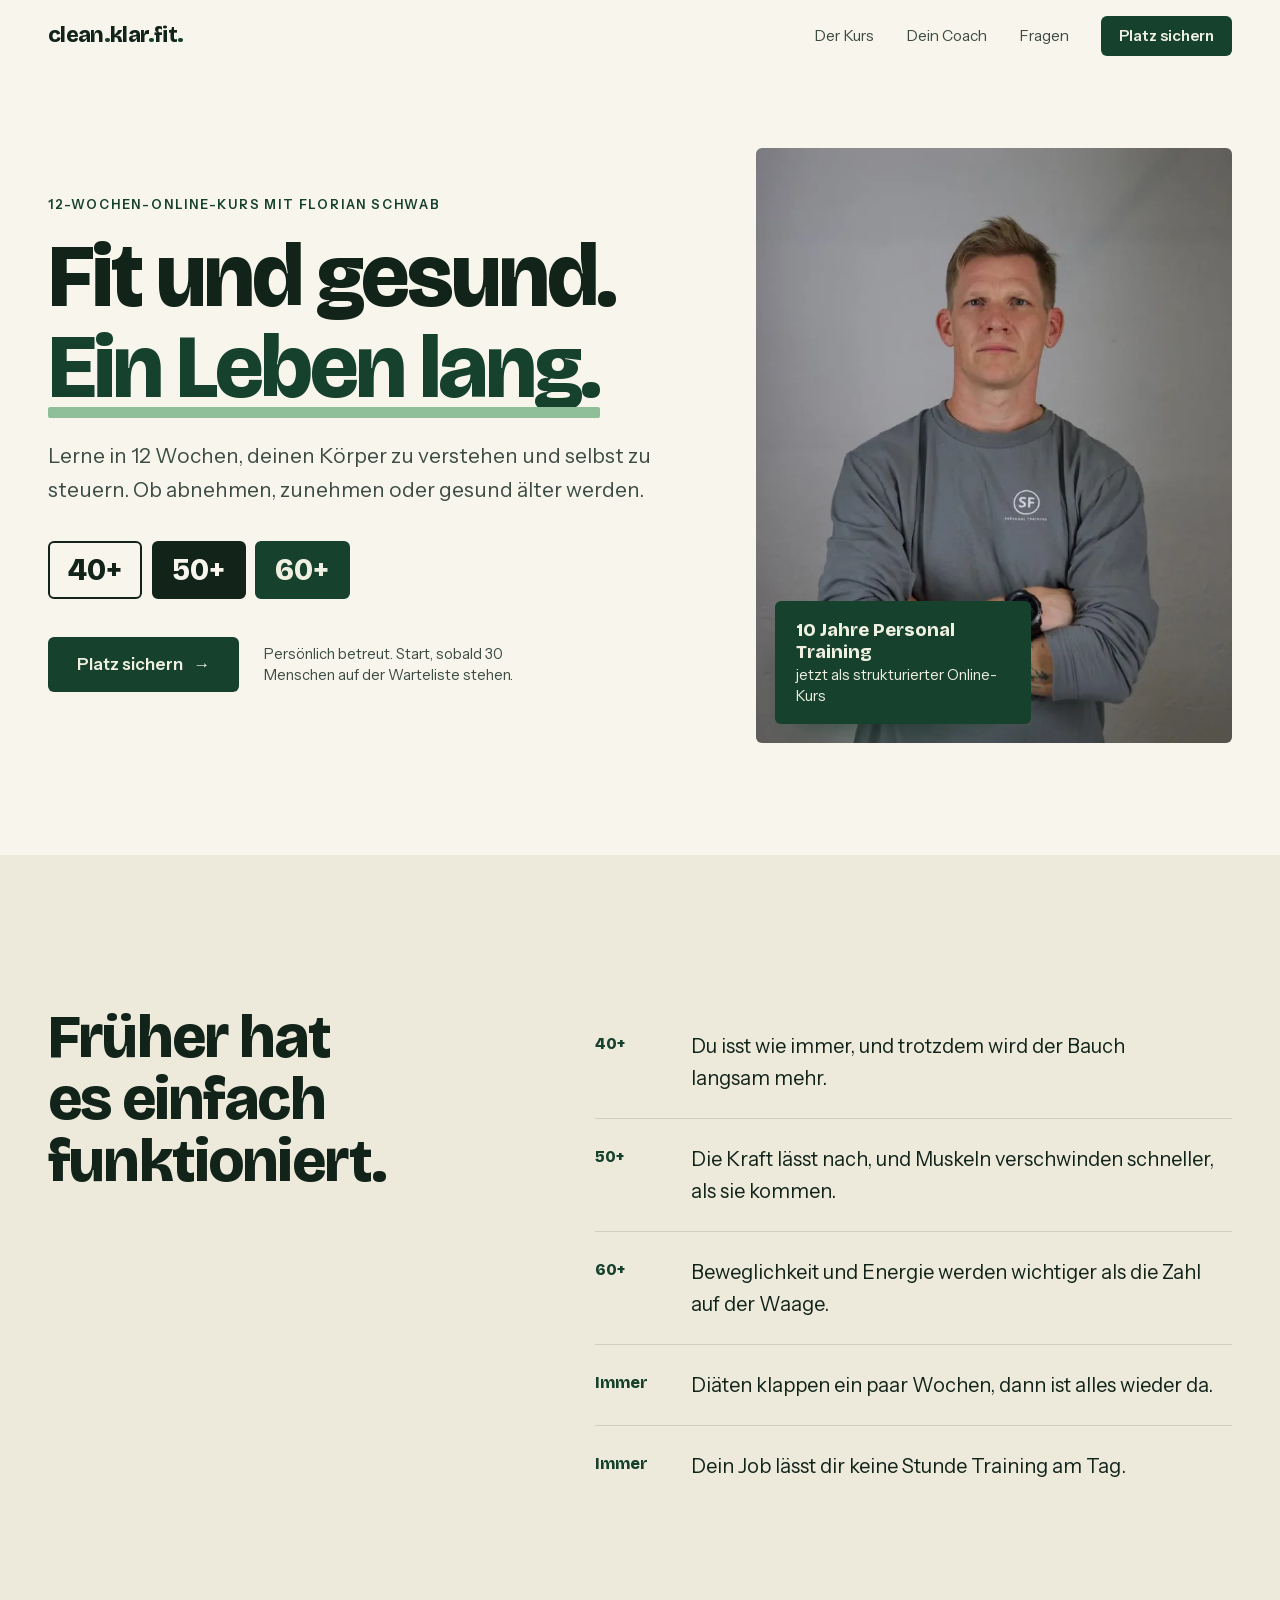
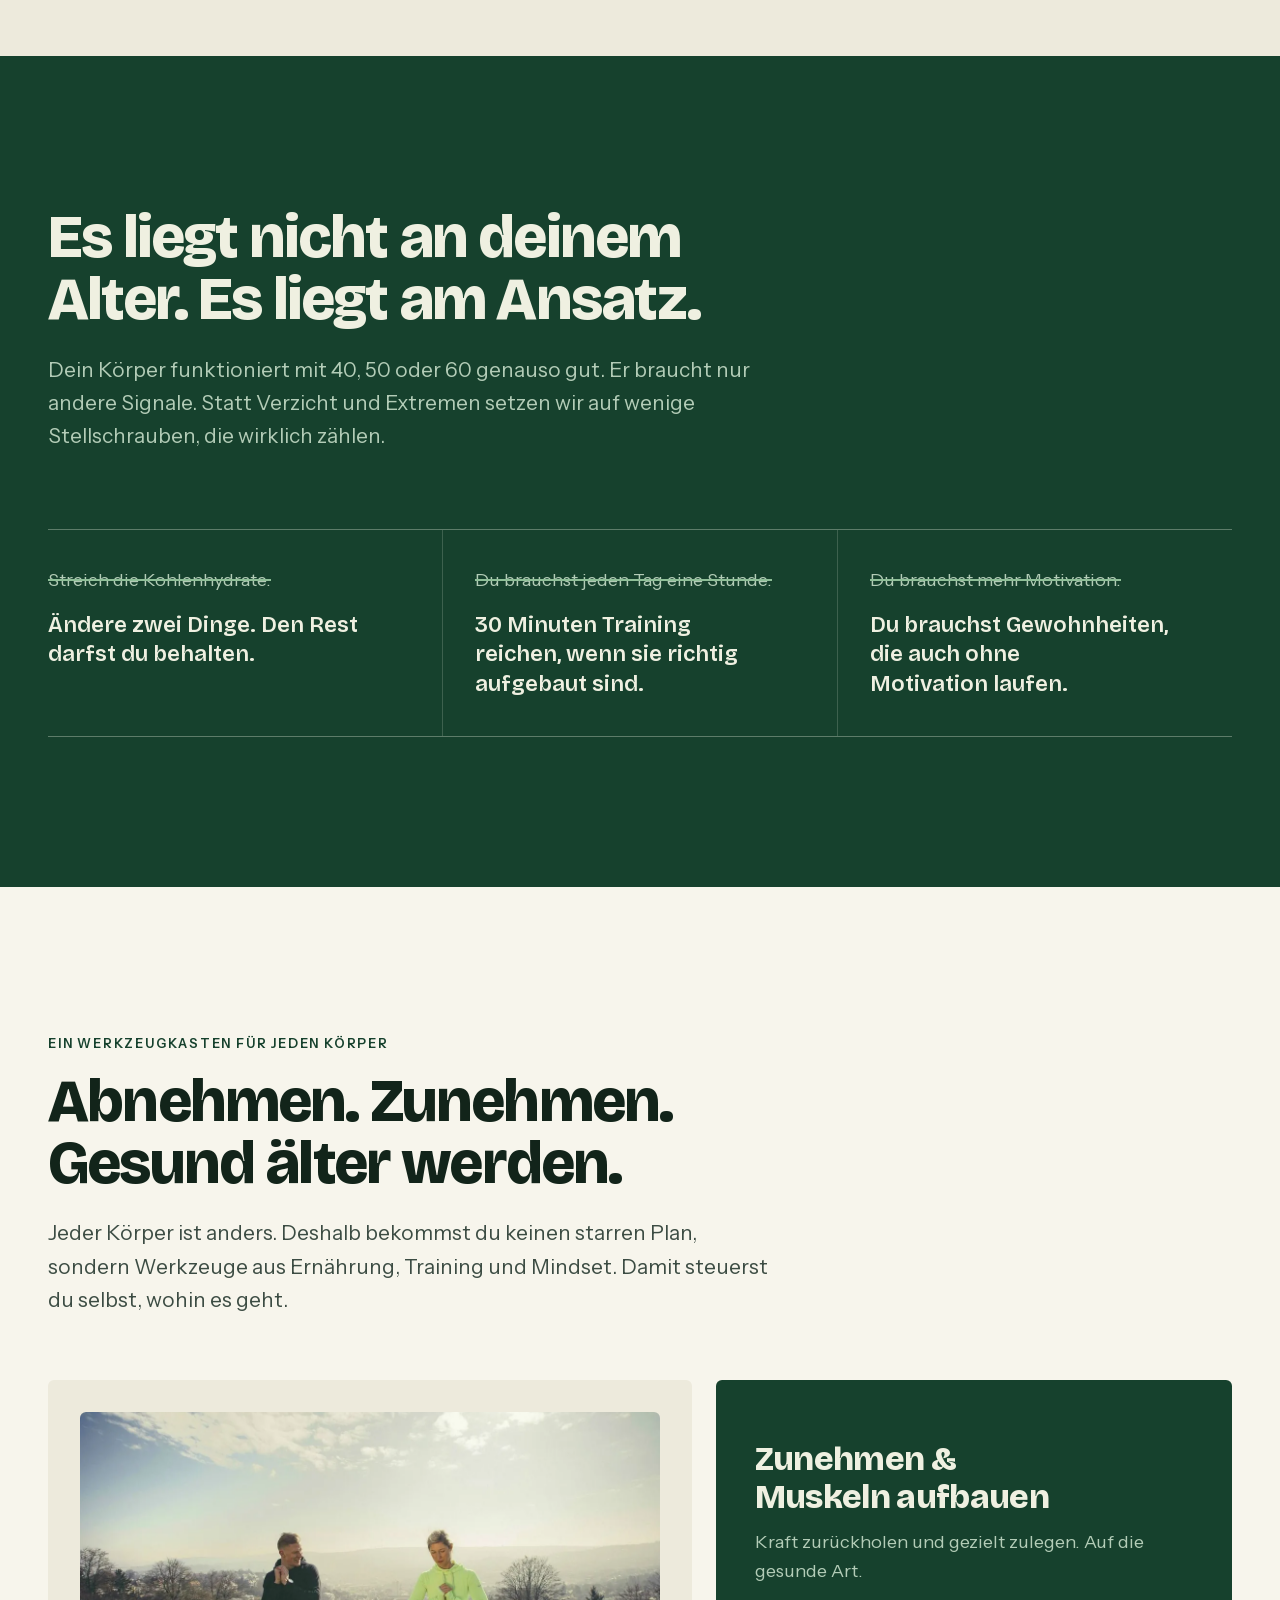
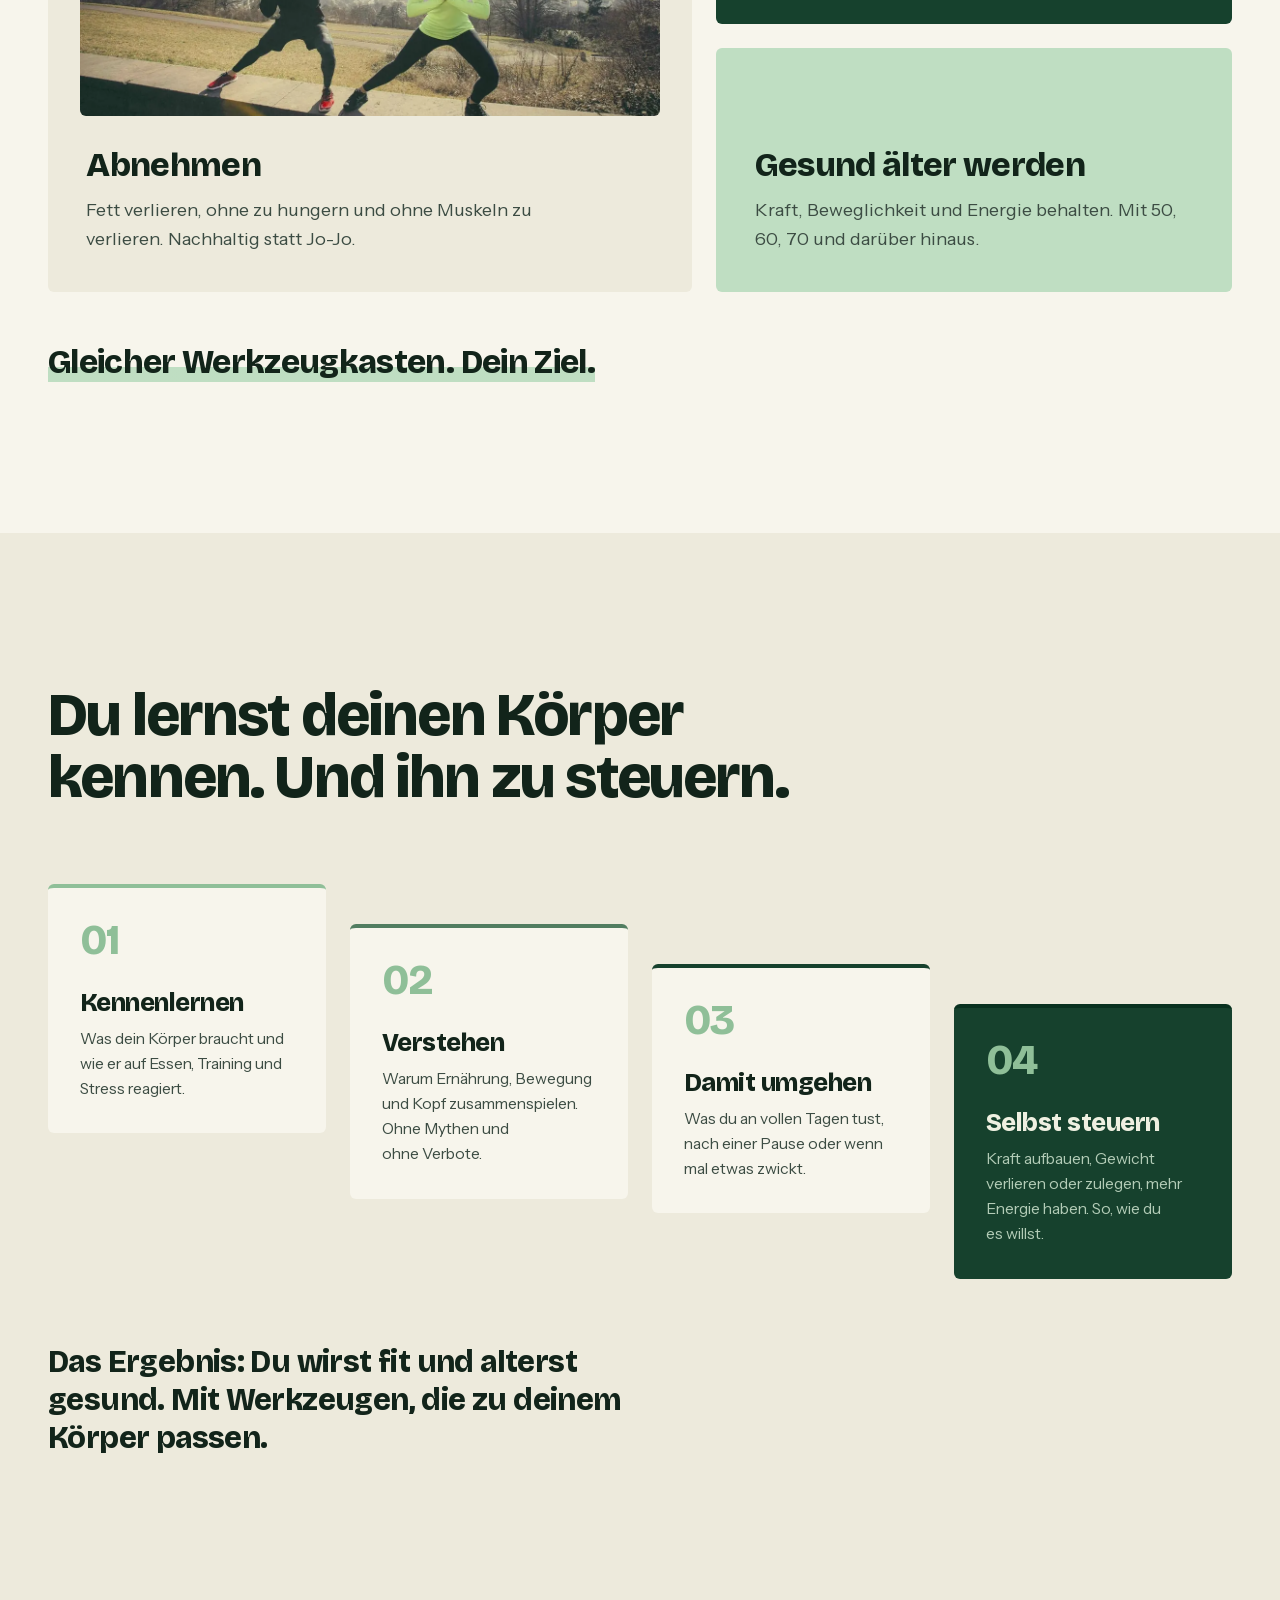
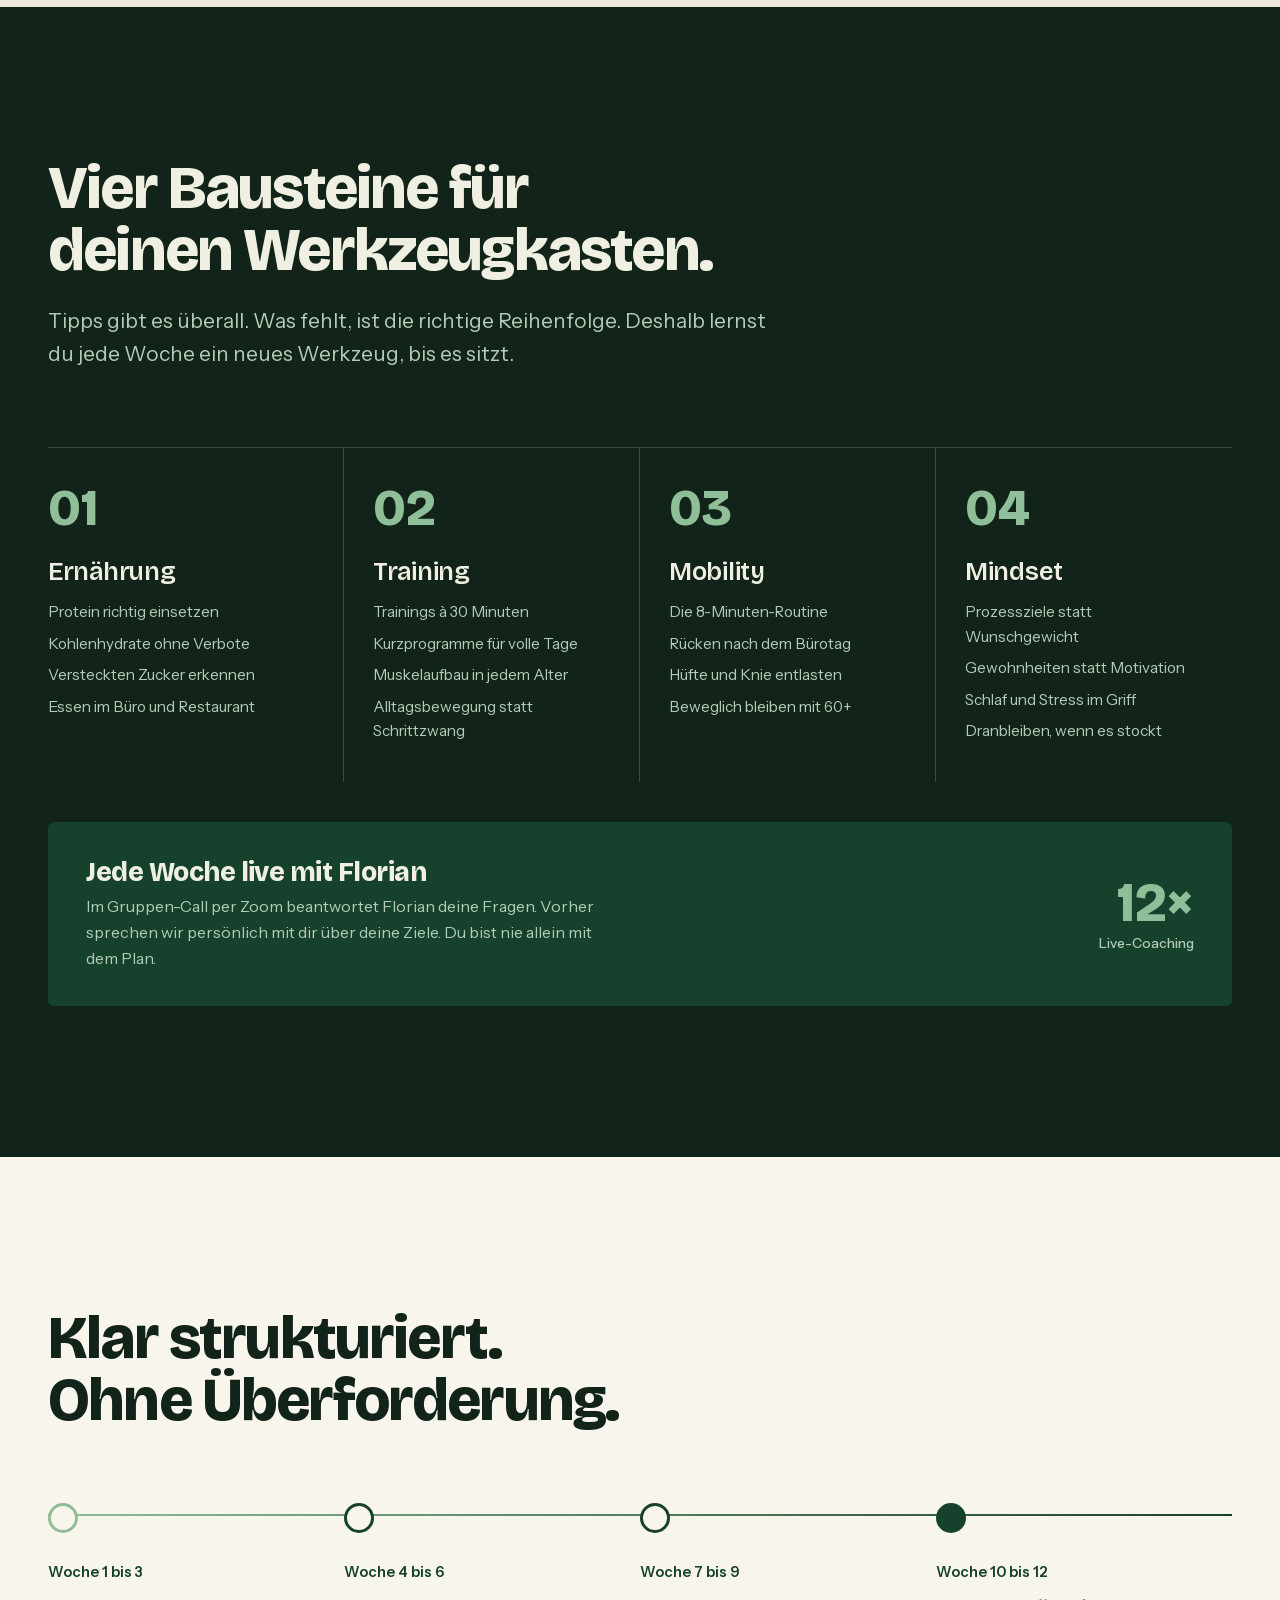
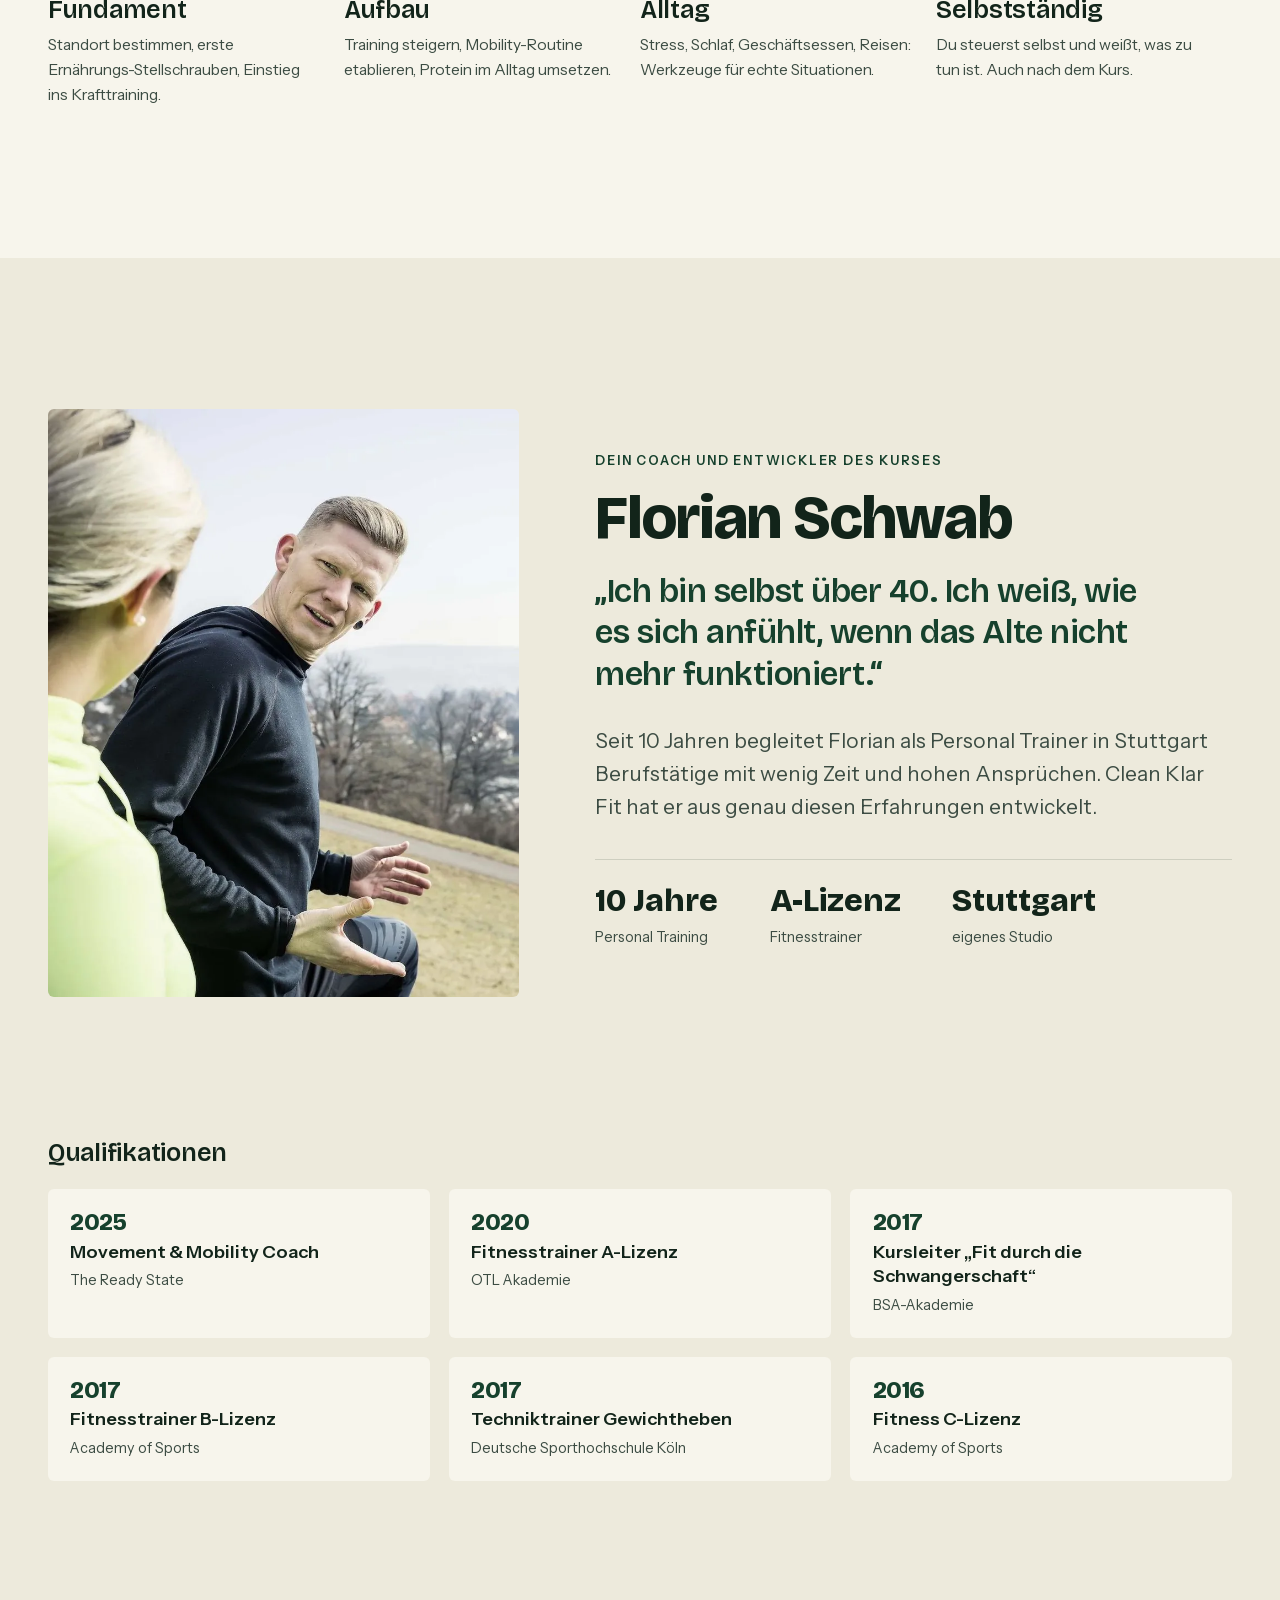
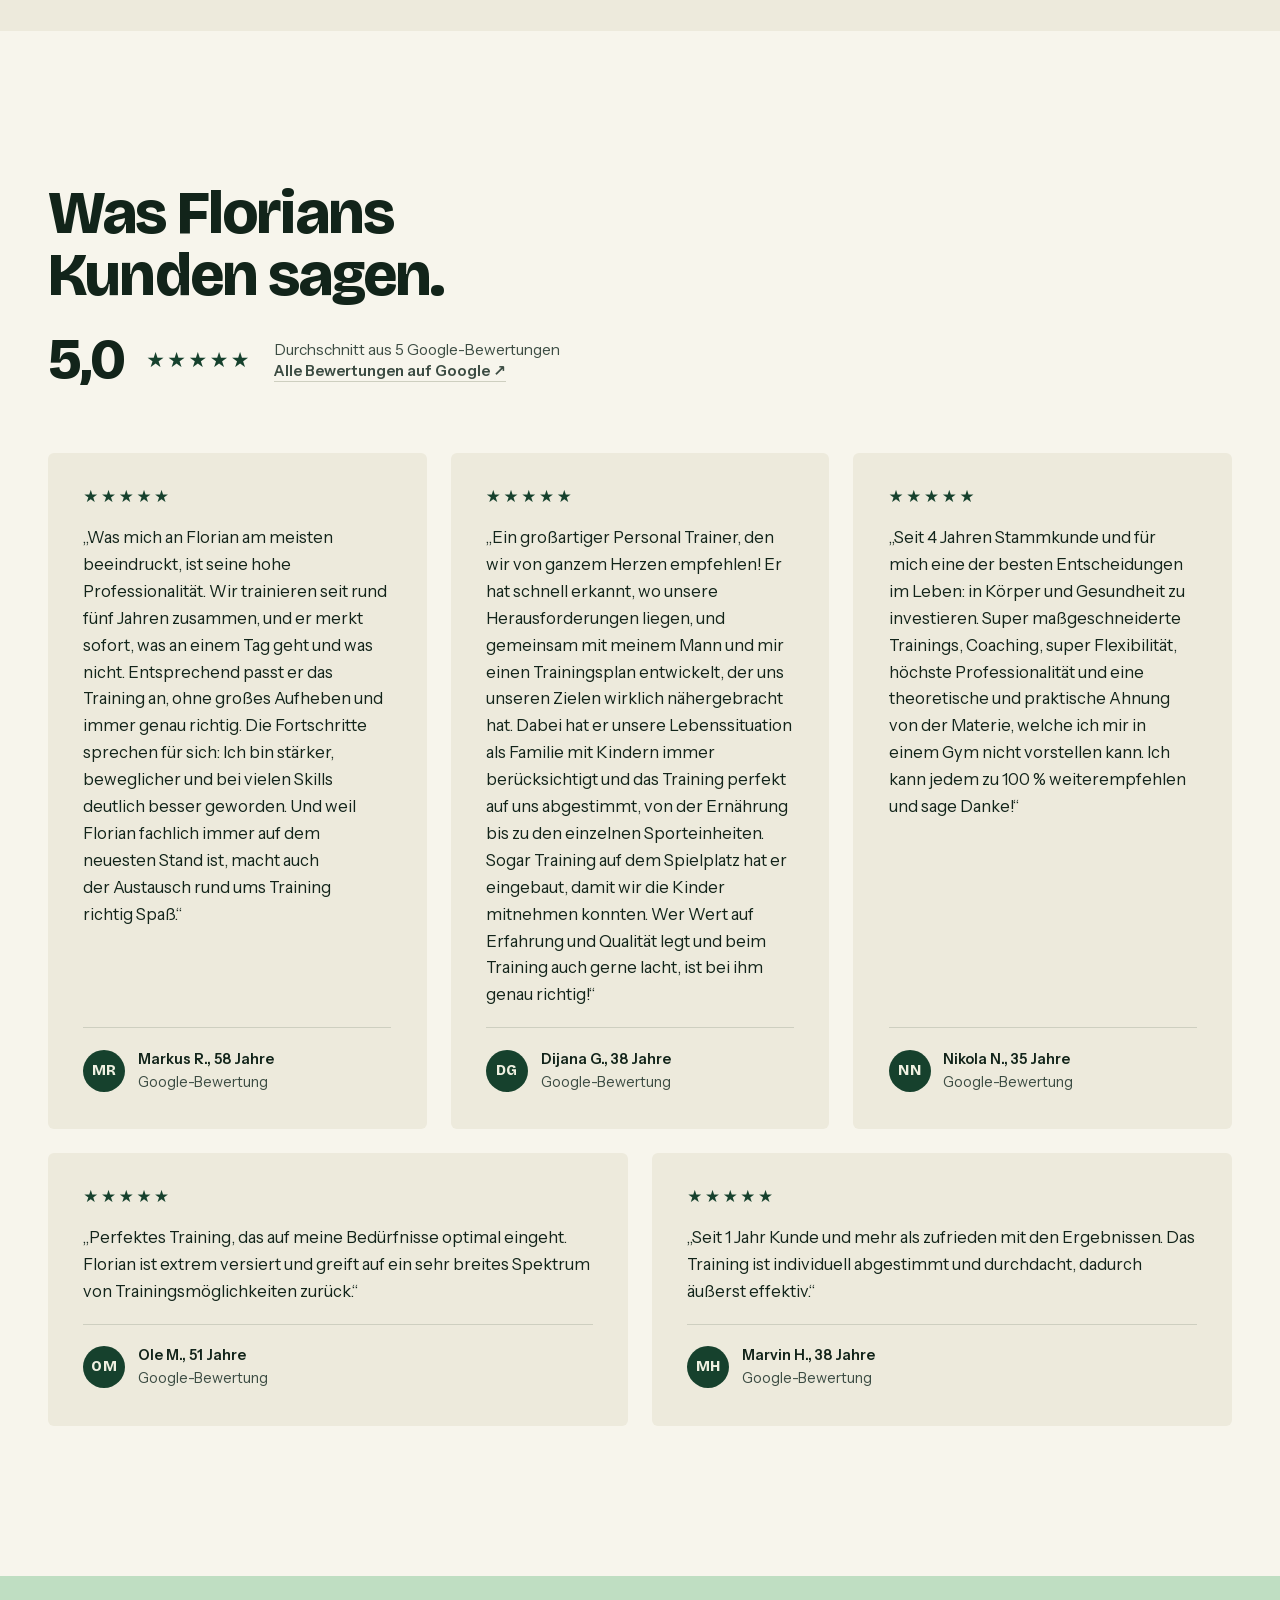
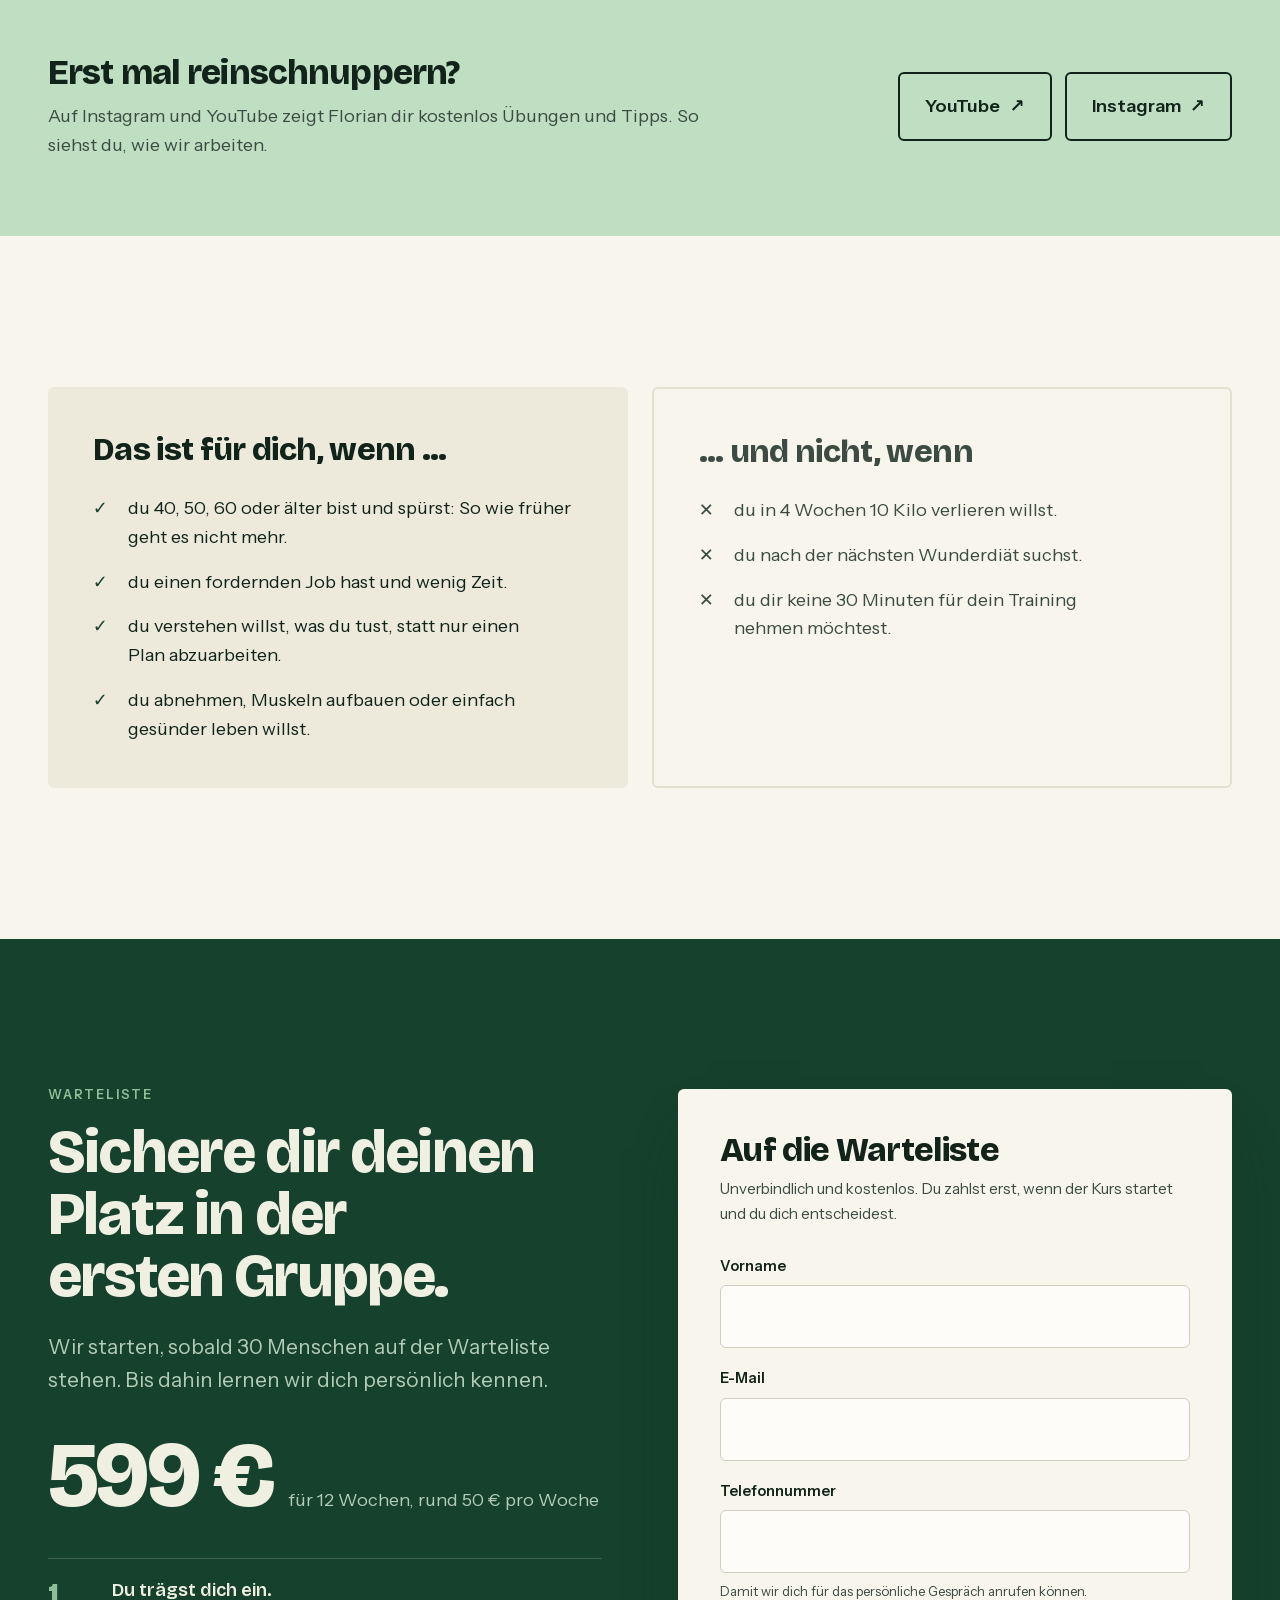
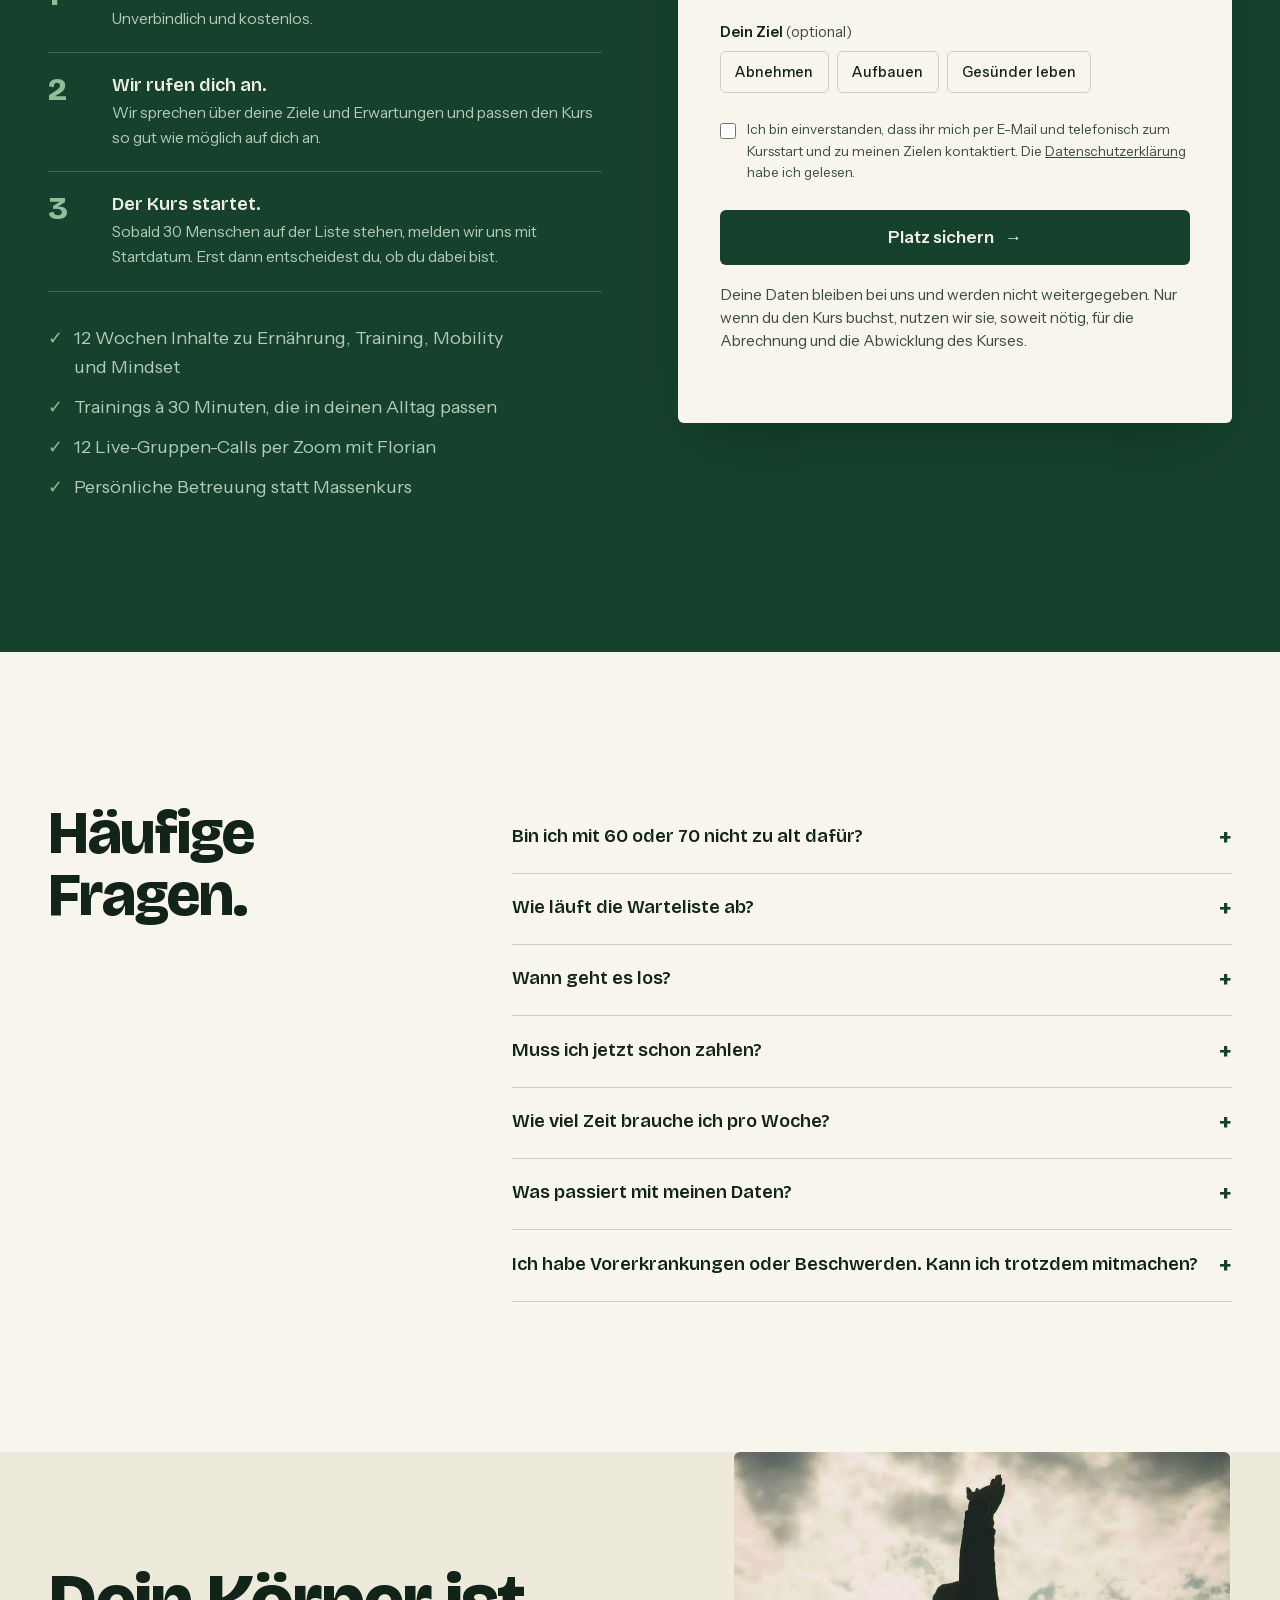
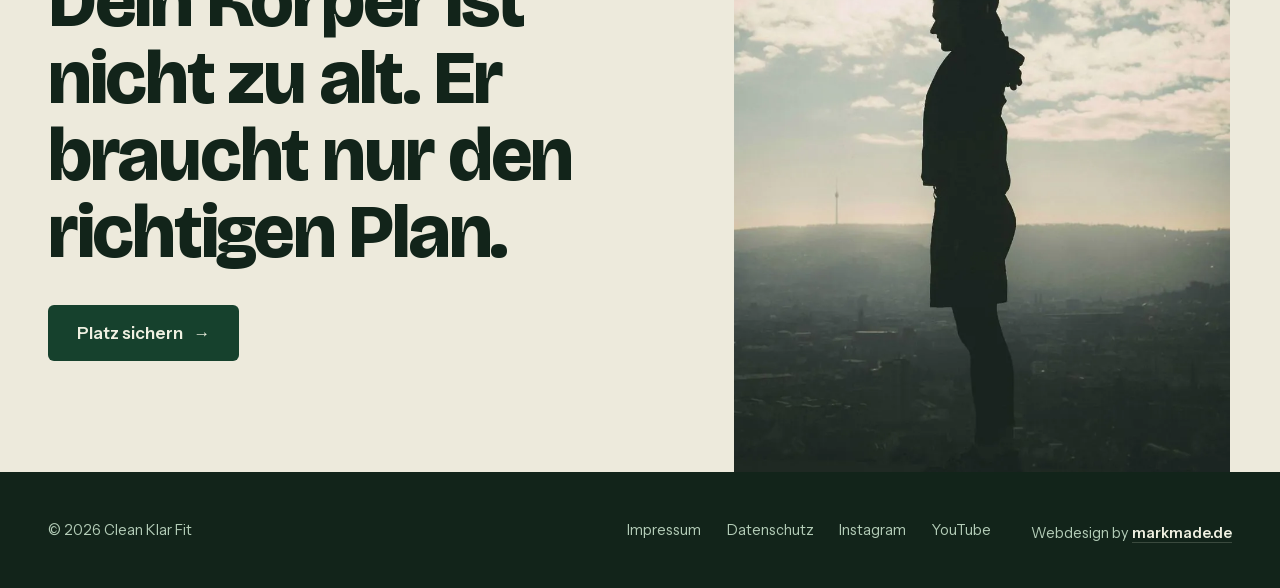
==== commit 64dd2c4a: "YouTube-Kanal verlinkt Co-Authored-By: Claude Opus 5.5 <noreply@anthropic.com>" ====
--- a/index.html
+++ b/index.html
@@ -53,7 +53,7 @@
       "name": "Clean Klar Fit",
       "url": "https://cleanklarfit.de/",
       "logo": { "@type": "ImageObject", "url": "https://cleanklarfit.de/icon-512.png", "width": 512, "height": 512 },
-      "sameAs": ["https://www.instagram.com/clean.klar.fit/"]
+      "sameAs": ["https://www.instagram.com/clean.klar.fit/", "https://www.youtube.com/@cleanklarfit"]
     },
     {
       "@type": "Person",
@@ -299,8 +299,7 @@
 <div class="free"><div class="wrap">
   <div class="rv"><h3>Erst mal reinschnuppern?</h3><p>Auf Instagram und YouTube zeigt Florian dir kostenlos Übungen und Tipps. So siehst du, wie wir arbeiten.</p></div>
   <div class="links rv">
-    <!-- YouTube-Link hier einfügen, sobald der Kanal-Link feststeht:
-    <a class="ghost" href="https://www.youtube.com/@..." target="_blank" rel="noopener">YouTube <span aria-hidden="true">↗</span></a> -->
+    <a class="ghost" href="https://www.youtube.com/@cleanklarfit" target="_blank" rel="noopener">YouTube <span aria-hidden="true">↗</span></a>
     <a class="ghost" href="https://www.instagram.com/clean.klar.fit/" target="_blank" rel="noopener">Instagram <span aria-hidden="true">↗</span></a>
   </div>
 </div></div>
@@ -398,7 +397,7 @@
 
 <footer class="site"><div class="wrap">
   <span>© 2026 Clean Klar Fit</span>
-  <span class="fl"><a href="impressum.html">Impressum</a><a href="datenschutz.html">Datenschutz</a><a href="https://www.instagram.com/clean.klar.fit/" target="_blank" rel="noopener">Instagram</a></span>
+  <span class="fl"><a href="impressum.html">Impressum</a><a href="datenschutz.html">Datenschutz</a><a href="https://www.instagram.com/clean.klar.fit/" target="_blank" rel="noopener">Instagram</a><a href="https://www.youtube.com/@cleanklarfit" target="_blank" rel="noopener">YouTube</a></span>
   <span class="credit">Webdesign by <a href="https://markmade.de" target="_blank" rel="noopener">markmade.de</a></span>
 </div></footer>
 
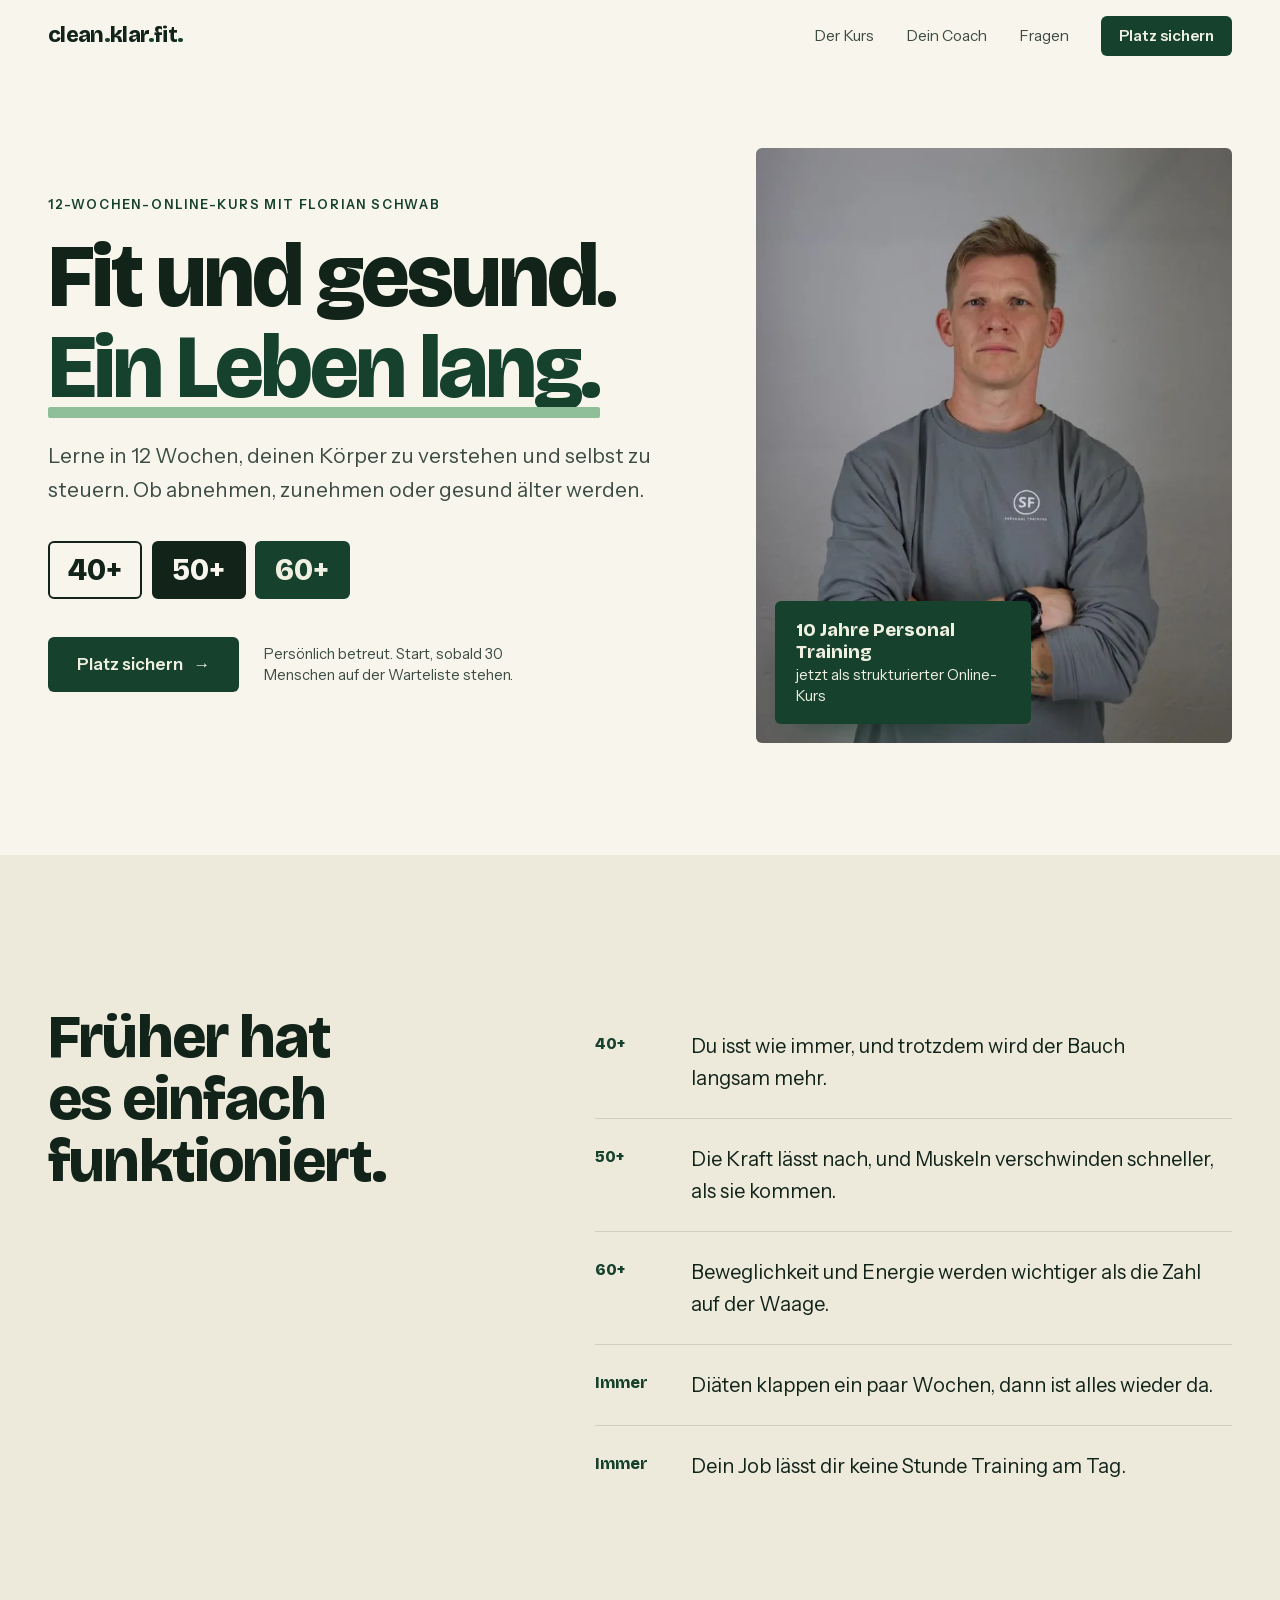
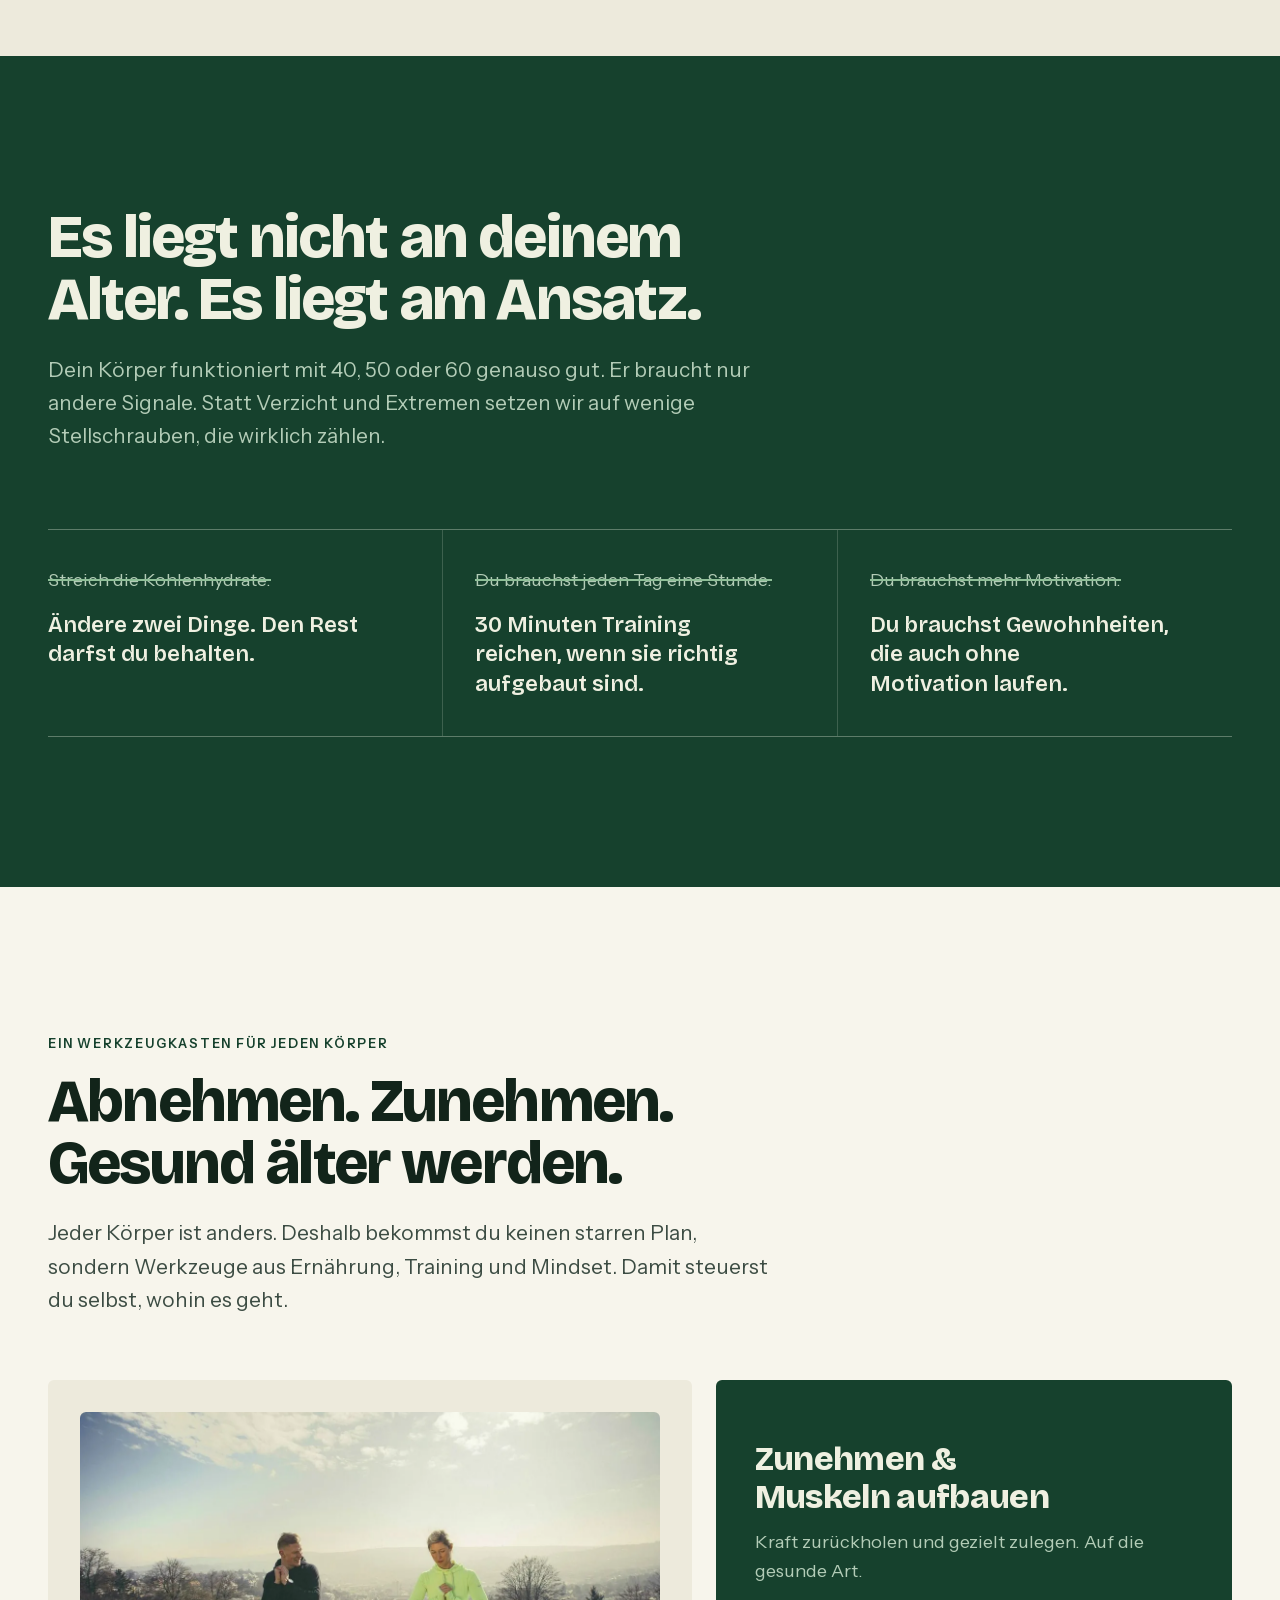
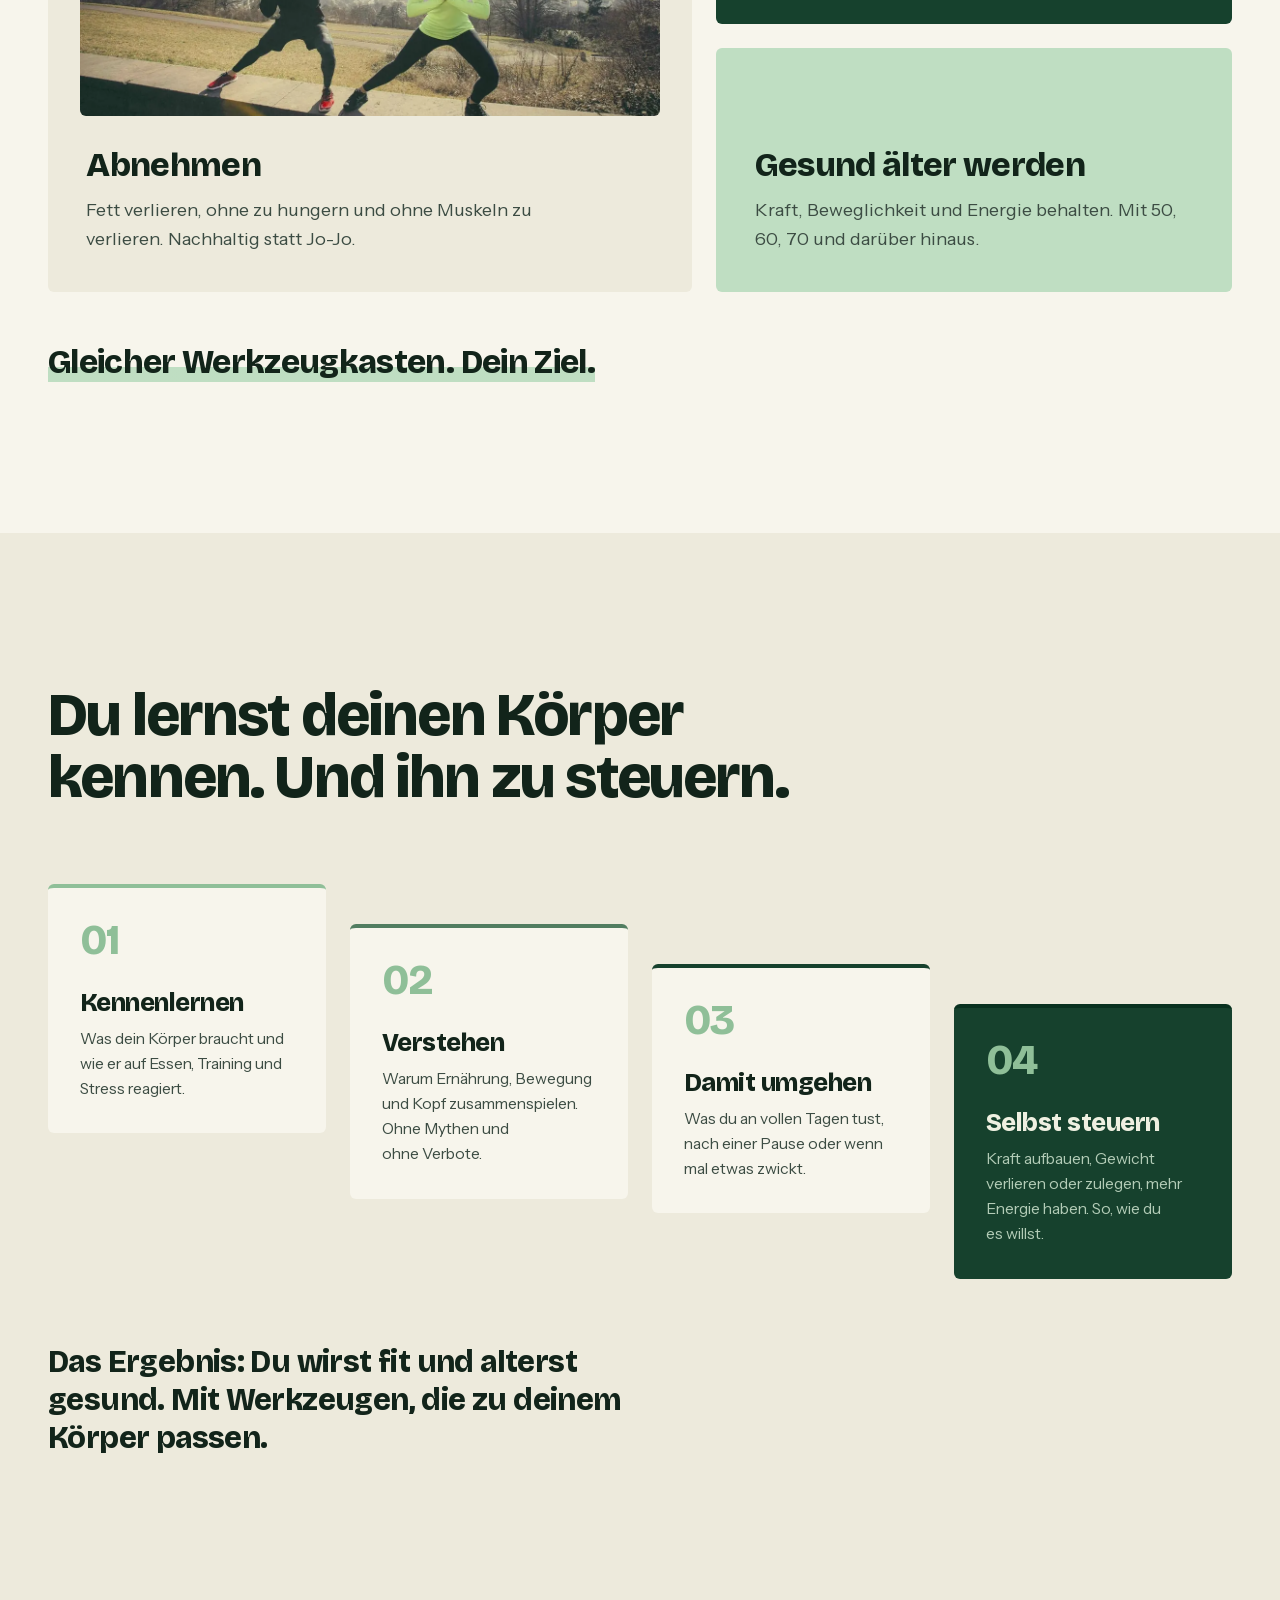
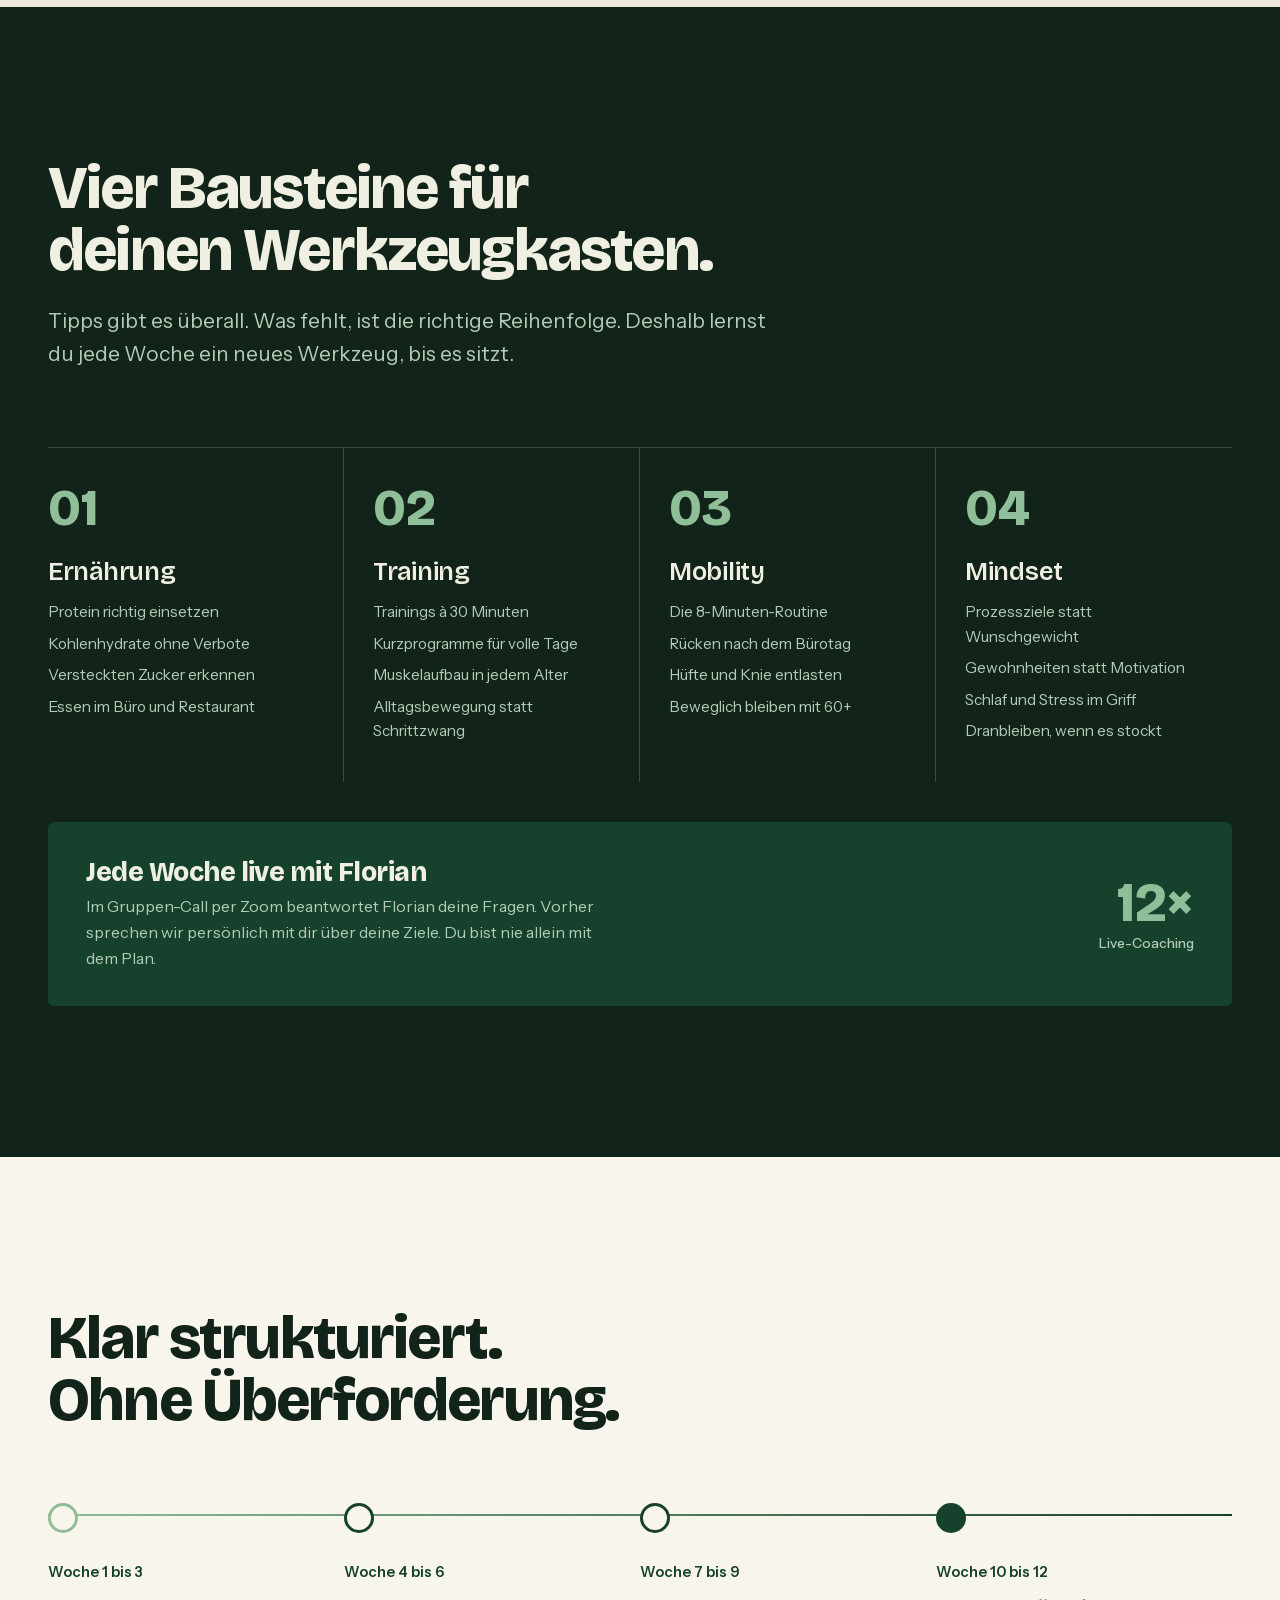
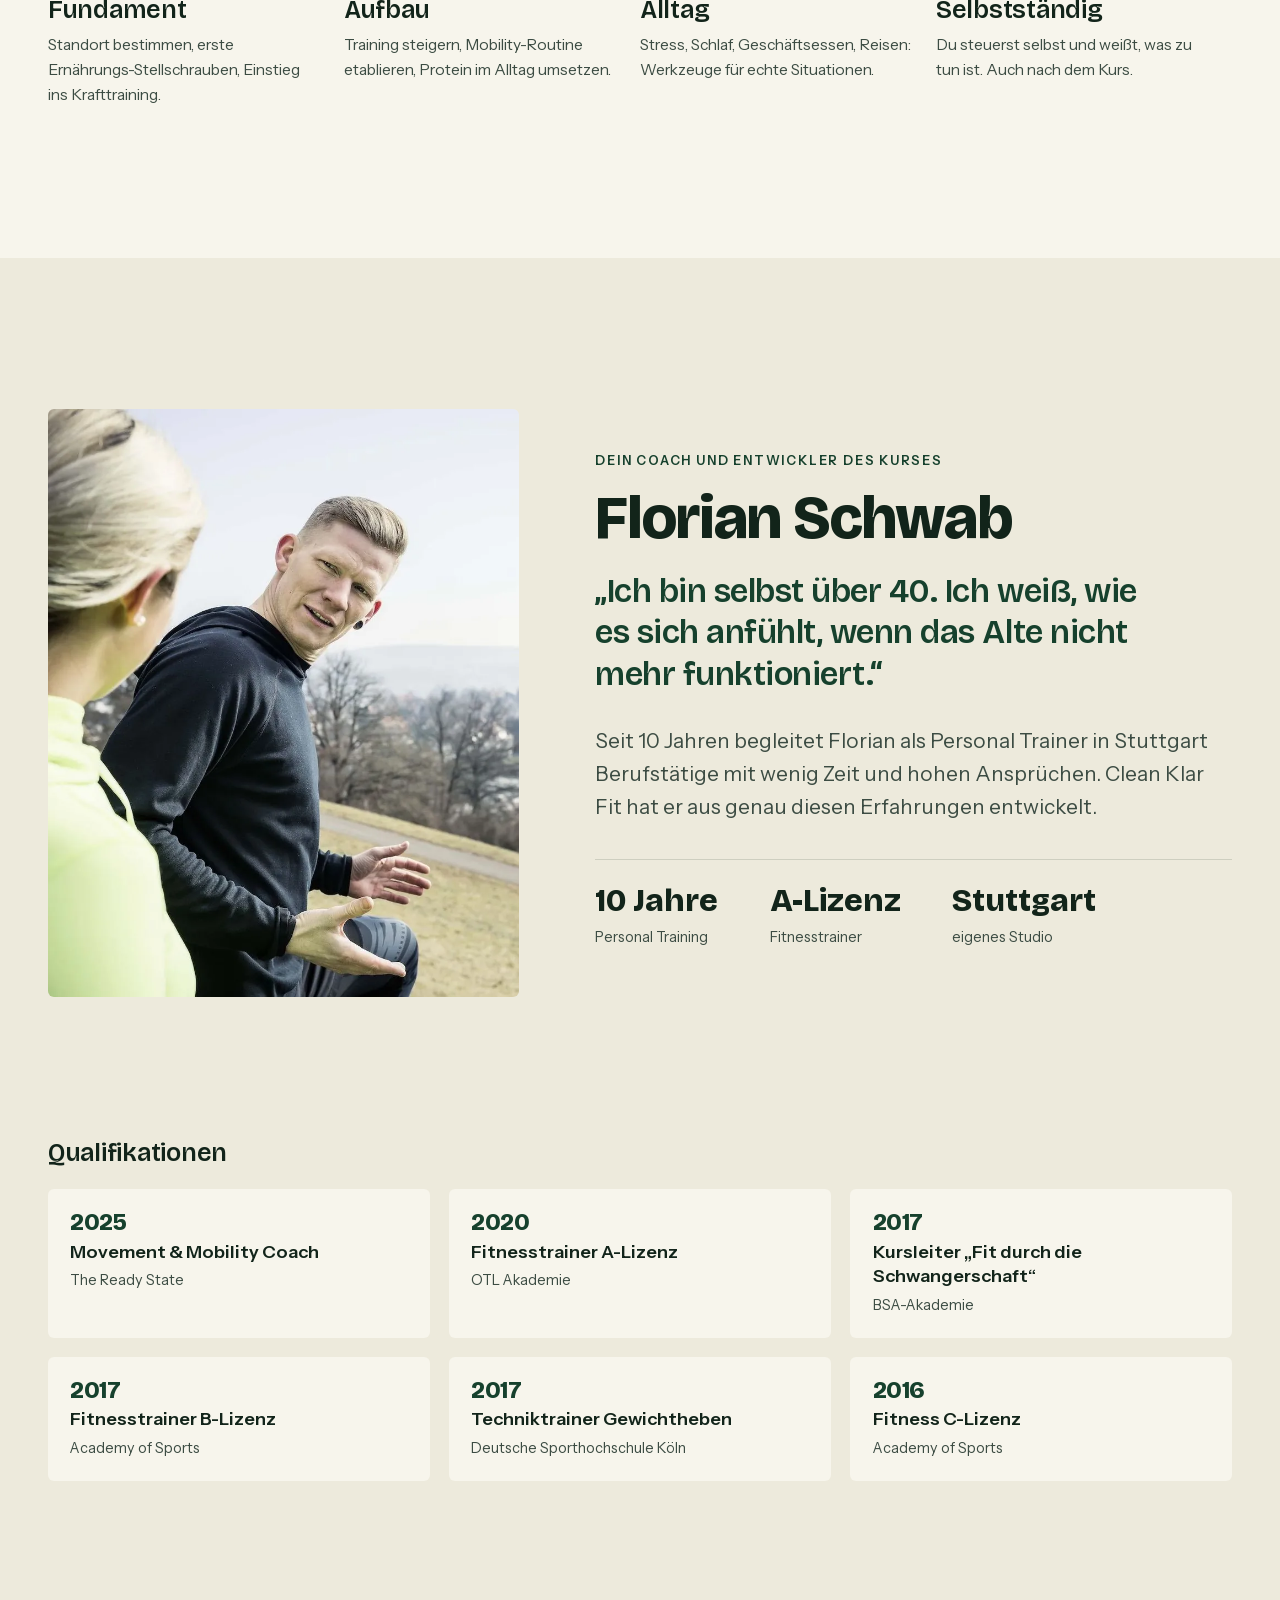
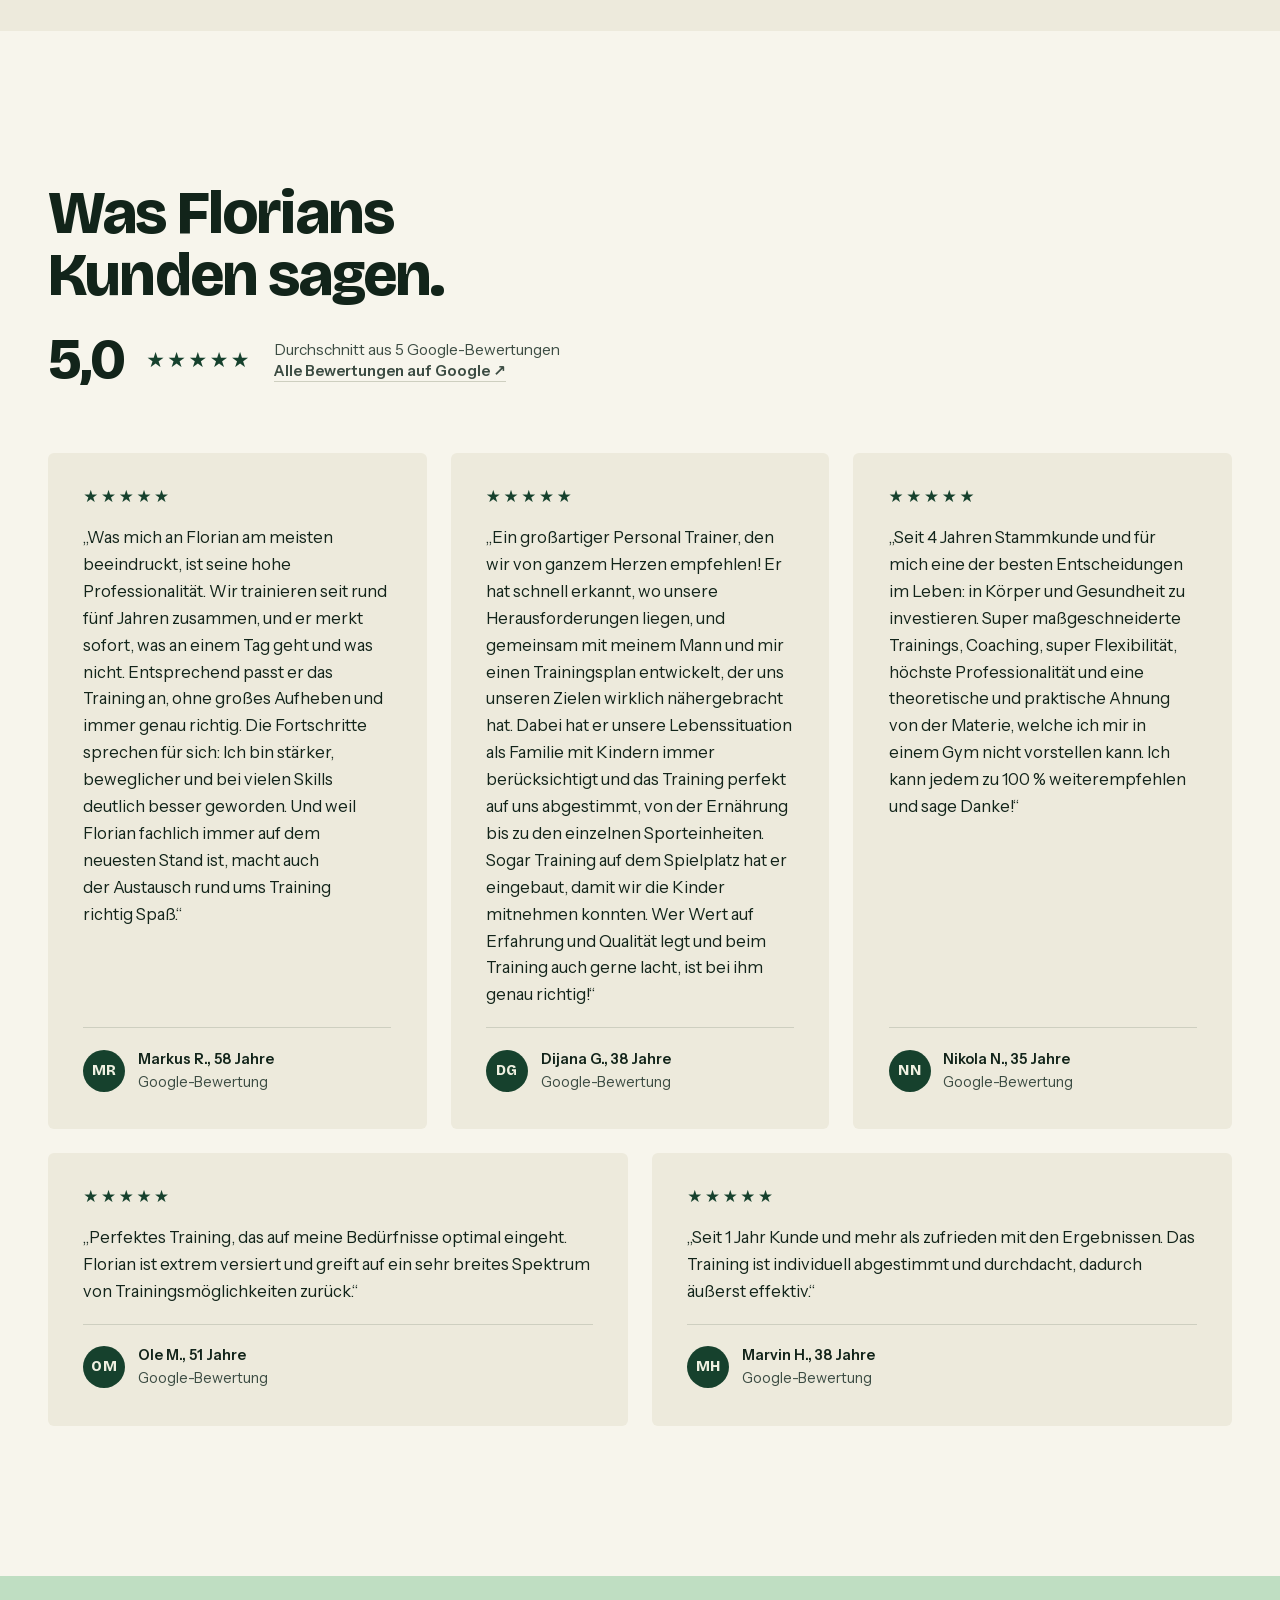
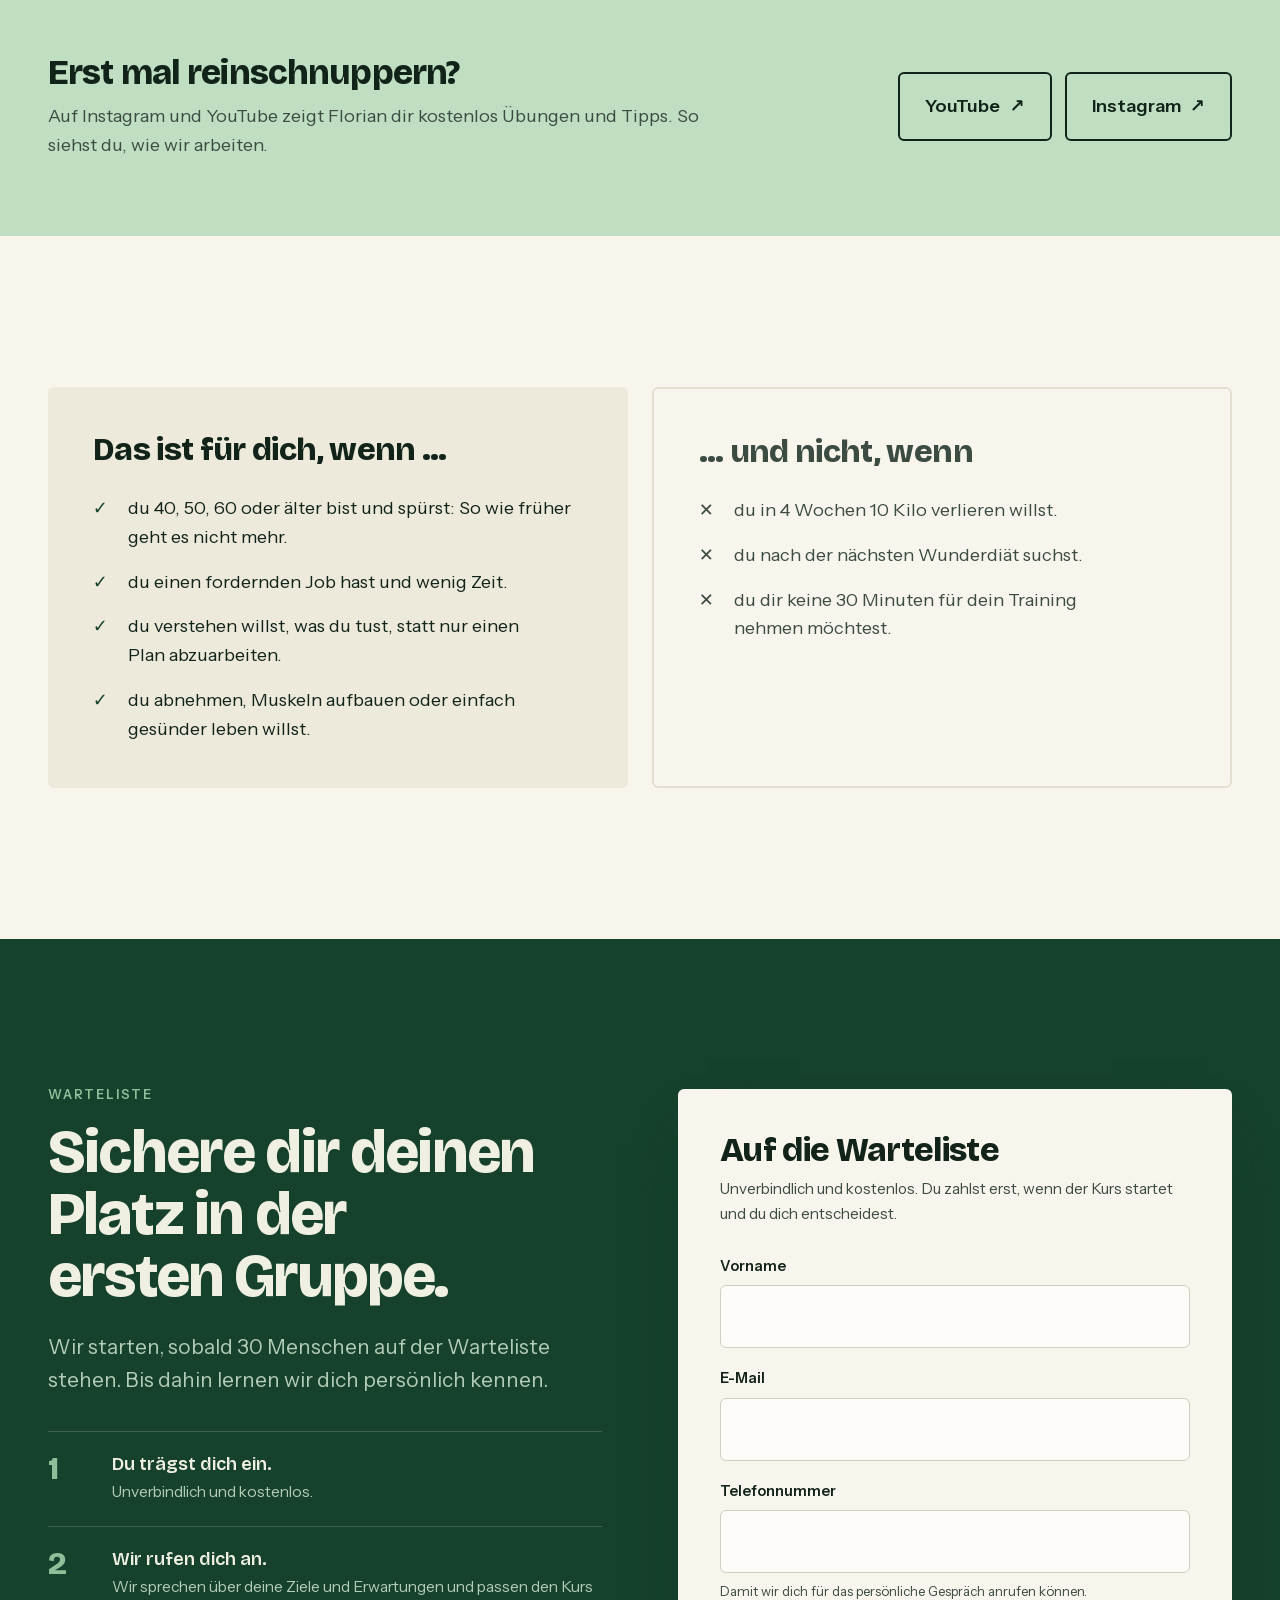
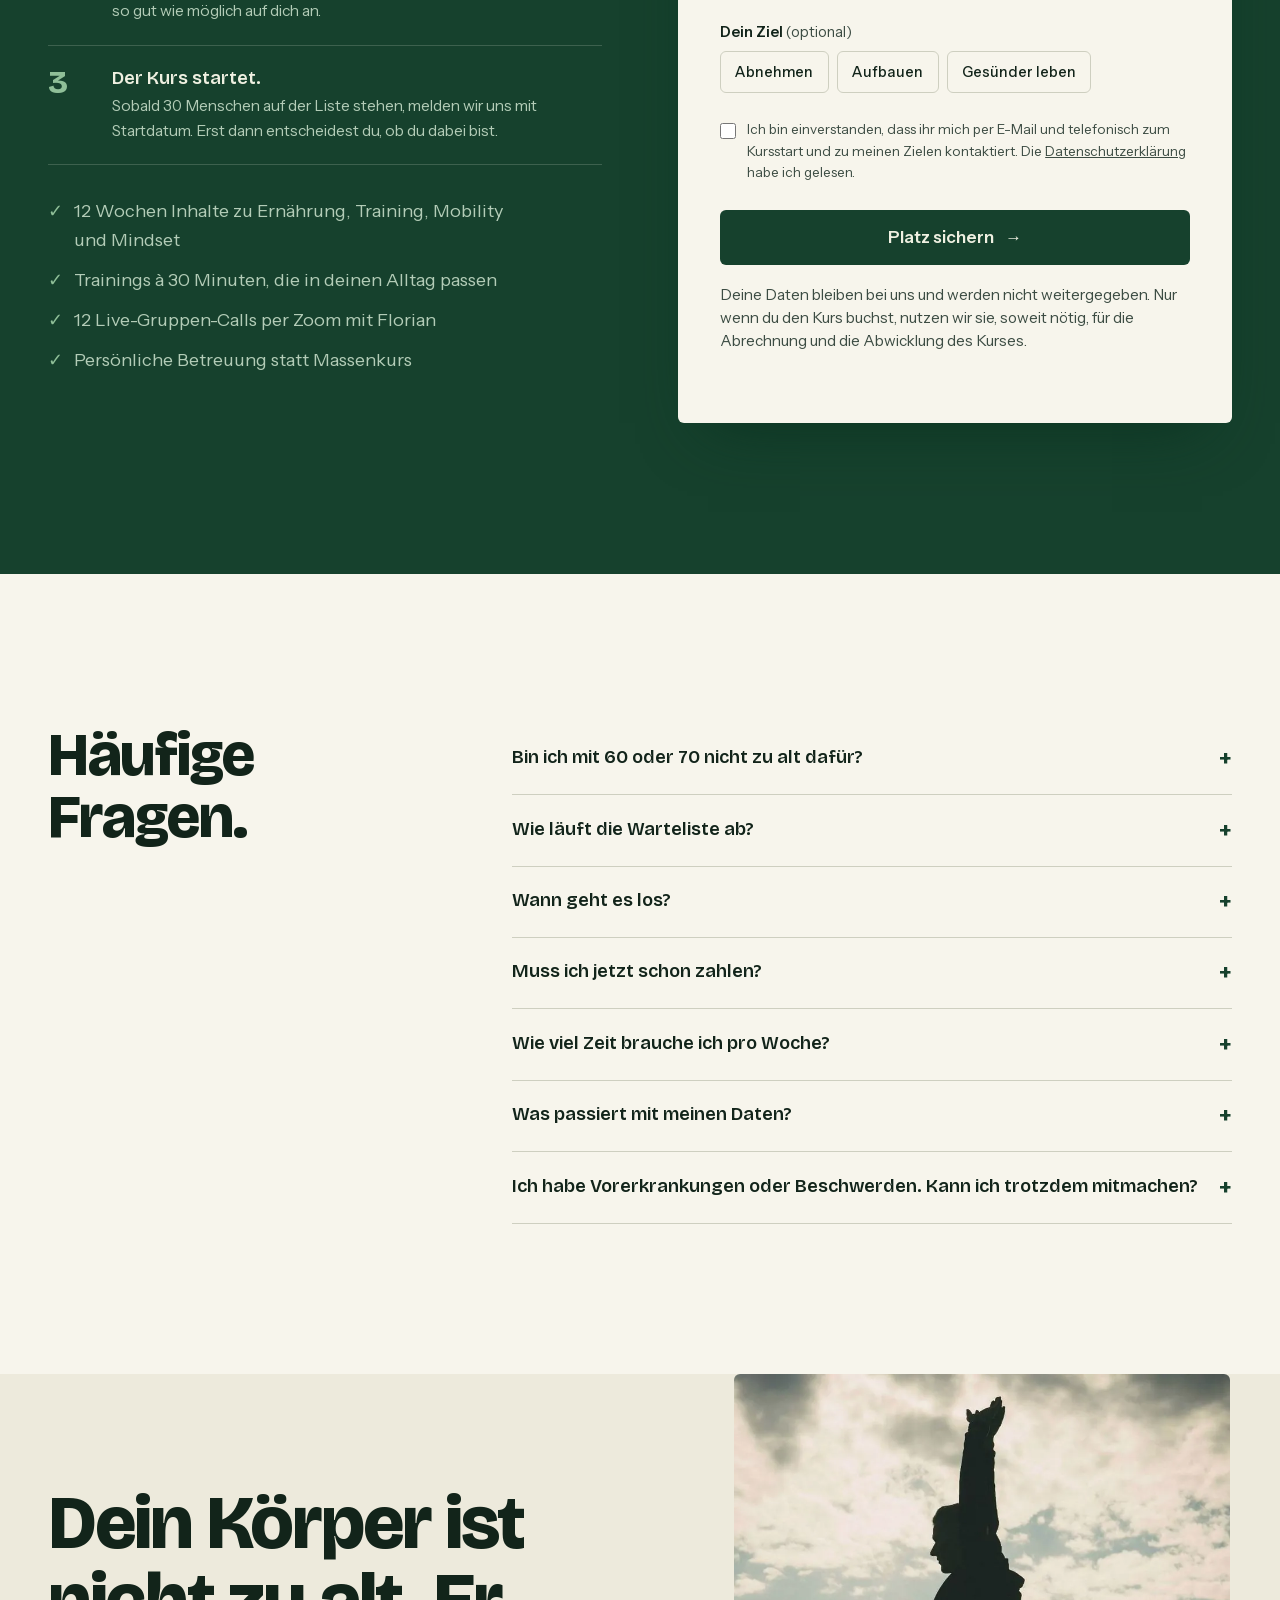
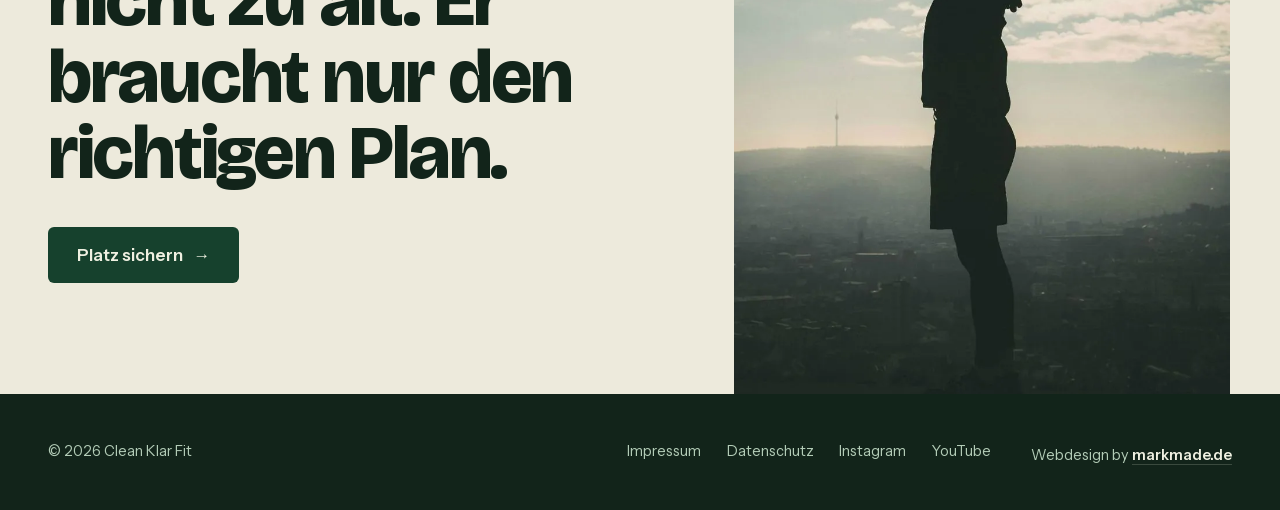
==== commit 6d474ffa: "Preis entfernt Co-Authored-By: Claude Opus 5.5 <noreply@anthropic.com>" ====
--- a/index.html
+++ b/index.html
@@ -89,13 +89,6 @@
         "courseMode": "online",
         "courseWorkload": "P12W",
         "instructor": { "@id": "https://cleanklarfit.de/#florian" }
-      },
-      "offers": {
-        "@type": "Offer",
-        "price": "599",
-        "priceCurrency": "EUR",
-        "availability": "https://schema.org/PreOrder",
-        "url": "https://cleanklarfit.de/#warteliste"
       }
     },
     {
@@ -105,7 +98,7 @@
         { "@type": "Question", "name": "Bin ich mit 60 oder 70 nicht zu alt dafür?", "acceptedAnswer": { "@type": "Answer", "text": "Nein. Muskeln und Beweglichkeit lassen sich in jedem Alter aufbauen. Im persönlichen Vorgespräch klären wir, wo du stehst und was du dir vornimmst." } },
         { "@type": "Question", "name": "Wie läuft die Warteliste ab?", "acceptedAnswer": { "@type": "Answer", "text": "Du trägst dich unverbindlich ein. Danach rufen wir dich an und sprechen über deine Ziele und Erwartungen. Der Kurs startet, sobald 30 Menschen auf der Warteliste stehen." } },
         { "@type": "Question", "name": "Wann geht es los?", "acceptedAnswer": { "@type": "Answer", "text": "Sobald 30 Menschen auf der Warteliste stehen. Du bekommst rechtzeitig eine Nachricht mit Startdatum und allen Details." } },
-        { "@type": "Question", "name": "Muss ich jetzt schon zahlen?", "acceptedAnswer": { "@type": "Answer", "text": "Nein. Die Warteliste ist unverbindlich und kostenlos. Du entscheidest erst beim Start, ob du teilnimmst. Der Kurs kostet 599 Euro für 12 Wochen." } },
+        { "@type": "Question", "name": "Muss ich jetzt schon zahlen?", "acceptedAnswer": { "@type": "Answer", "text": "Nein. Die Warteliste ist unverbindlich und kostenlos. Du entscheidest erst beim Start, ob du teilnimmst." } },
         { "@type": "Question", "name": "Wie viel Zeit brauche ich pro Woche?", "acceptedAnswer": { "@type": "Answer", "text": "Die Trainings dauern rund 30 Minuten. Dazu kommen eine kurze Mobility-Routine und der wöchentliche Live-Call per Zoom." } },
         { "@type": "Question", "name": "Was passiert mit meinen Daten?", "acceptedAnswer": { "@type": "Answer", "text": "Deine Daten geben wir nicht weiter. Nur wenn du den Kurs buchst, nutzen wir sie, soweit nötig, für die Abrechnung und die Abwicklung des Kurses." } },
         { "@type": "Question", "name": "Ich habe Vorerkrankungen oder Beschwerden. Kann ich trotzdem mitmachen?", "acceptedAnswer": { "@type": "Answer", "text": "Sprich vorher mit deinem Arzt oder deiner Ärztin, besonders bei Herz-Kreislauf-Erkrankungen sowie Gelenk- oder Rückenproblemen. Im Vorgespräch besprechen wir deine Situation. Der Kurs ersetzt keine ärztliche Behandlung." } }
@@ -329,7 +322,6 @@
     <span class="eyebrow">Warteliste</span>
     <h2>Sichere dir deinen Platz in der ersten Gruppe.</h2>
     <p class="lead">Wir starten, sobald 30 Menschen auf der Warteliste stehen. Bis dahin lernen wir dich persönlich kennen.</p>
-    <div class="price"><b>599 €</b><span>für 12 Wochen, rund 50 € pro Woche</span></div>
     <ol class="steps">
       <li><b>Du trägst dich ein.</b><span>Unverbindlich und kostenlos.</span></li>
       <li><b>Wir rufen dich an.</b><span>Wir sprechen über deine Ziele und Erwartungen und passen den Kurs so gut wie möglich auf dich an.</span></li>
@@ -374,7 +366,7 @@
     <details><summary>Bin ich mit 60 oder 70 nicht zu alt dafür?</summary><p>Nein. Muskeln und Beweglichkeit lassen sich in jedem Alter aufbauen. Im persönlichen Vorgespräch klären wir, wo du stehst und was du dir vornimmst.</p></details>
     <details><summary>Wie läuft die Warteliste ab?</summary><p>Du trägst dich unverbindlich ein. Danach rufen wir dich an und sprechen über deine Ziele und Erwartungen. Der Kurs startet, sobald 30 Menschen auf der Warteliste stehen.</p></details>
     <details><summary>Wann geht es los?</summary><p>Sobald 30 Menschen auf der Warteliste stehen. Du bekommst rechtzeitig eine Nachricht mit Startdatum und allen Details.</p></details>
-    <details><summary>Muss ich jetzt schon zahlen?</summary><p>Nein. Die Warteliste ist unverbindlich und kostenlos. Du entscheidest erst beim Start, ob du teilnimmst. Der Kurs kostet 599 Euro für 12 Wochen.</p></details>
+    <details><summary>Muss ich jetzt schon zahlen?</summary><p>Nein. Die Warteliste ist unverbindlich und kostenlos. Du entscheidest erst beim Start, ob du teilnimmst.</p></details>
     <details><summary>Wie viel Zeit brauche ich pro Woche?</summary><p>Die Trainings dauern rund 30 Minuten. Dazu kommen eine kurze Mobility-Routine und der wöchentliche Live-Call per Zoom.</p></details>
     <details><summary>Was passiert mit meinen Daten?</summary><p>Deine Daten geben wir nicht weiter. Nur wenn du den Kurs buchst, nutzen wir sie, soweit nötig, für die Abrechnung und die Abwicklung des Kurses. Mehr dazu in der <a href="datenschutz.html">Datenschutzerklärung</a>.</p></details>
     <details><summary>Ich habe Vorerkrankungen oder Beschwerden. Kann ich trotzdem mitmachen?</summary><p>Sprich vorher mit deinem Arzt oder deiner Ärztin, besonders bei Herz-Kreislauf-Erkrankungen sowie Gelenk- oder Rückenproblemen. Im Vorgespräch besprechen wir deine Situation. Der Kurs ersetzt keine ärztliche Behandlung.</p></details>
--- a/assets/style.css
+++ b/assets/style.css
@@ -217,9 +217,6 @@
 .join .wrap{display:grid;grid-template-columns:1fr 1fr;gap:clamp(2rem,6vw,6rem);align-items:start}
 .join .eyebrow{color:var(--sage)}
 .join .lead{color:var(--on-forest-soft);margin-top:1.4rem}
-.price{margin:2.2rem 0 .8rem;display:flex;align-items:baseline;gap:1rem;flex-wrap:wrap}
-.price b{font:800 clamp(3.5rem,2.5rem + 4vw,6rem)/1 "Bricolage Grotesque";letter-spacing:-.04em}
-.price span{color:var(--on-forest-soft)}
 .steps{list-style:none;counter-reset:s;margin-top:2.2rem;border-top:1px solid var(--on-forest-line)}
 .steps li{counter-increment:s;display:grid;grid-template-columns:3rem 1fr;gap:.2rem 1rem;padding:1.3rem 0;border-bottom:1px solid var(--on-forest-line)}
 .steps li::before{content:counter(s);grid-row:1/3;font:800 2rem/1 "Bricolage Grotesque";color:var(--sage)}
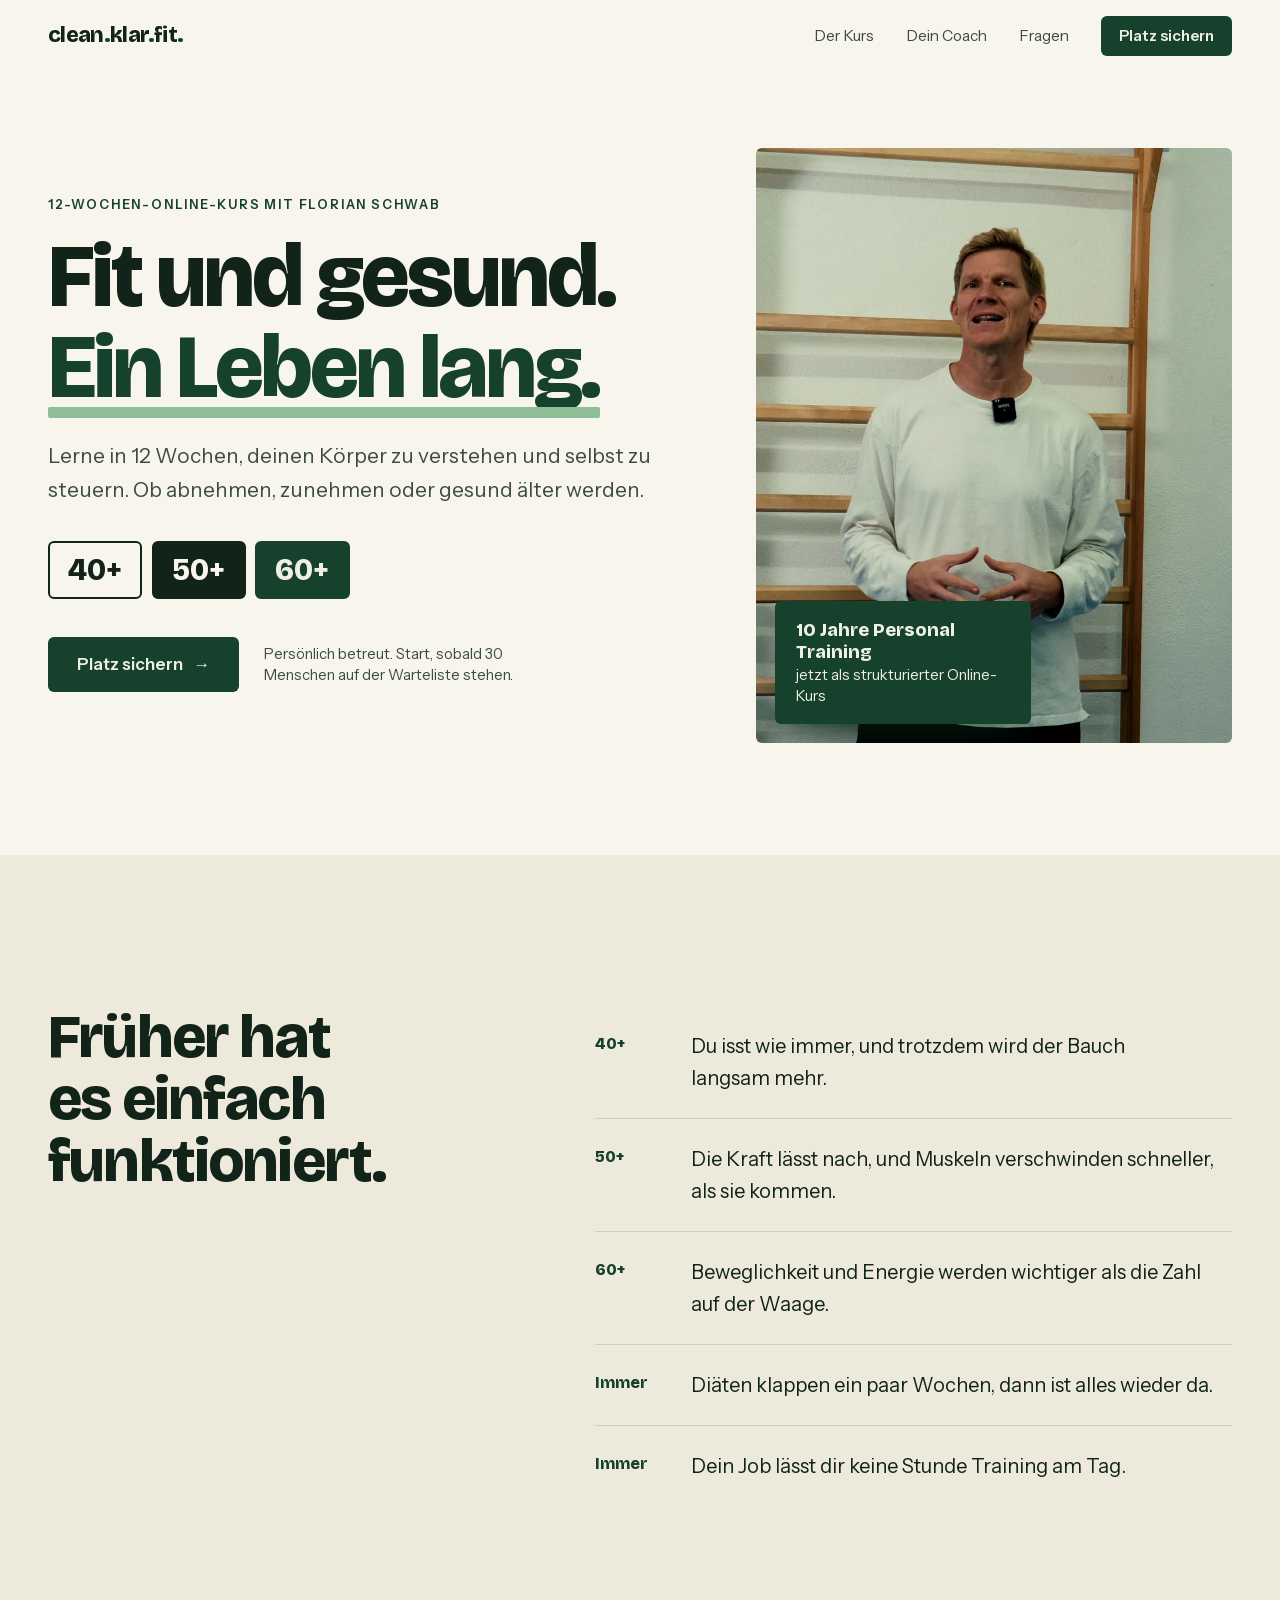
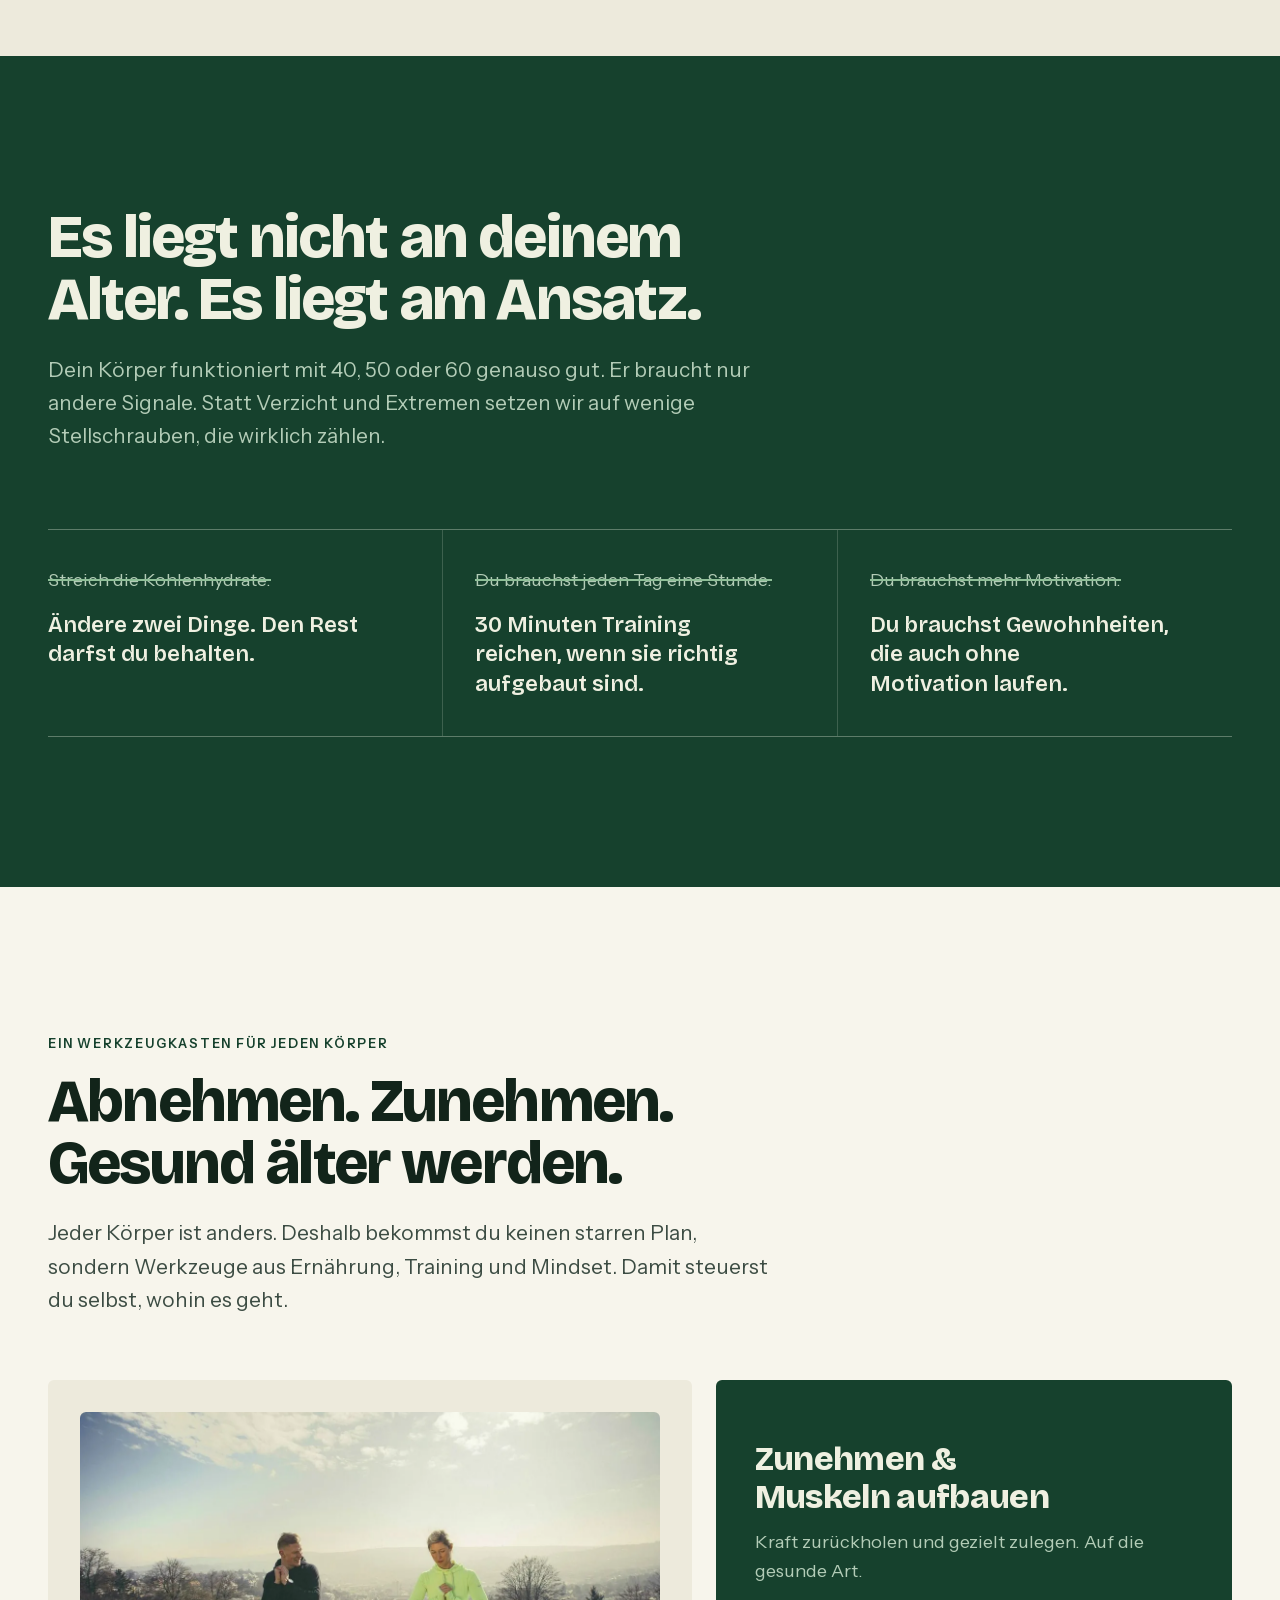
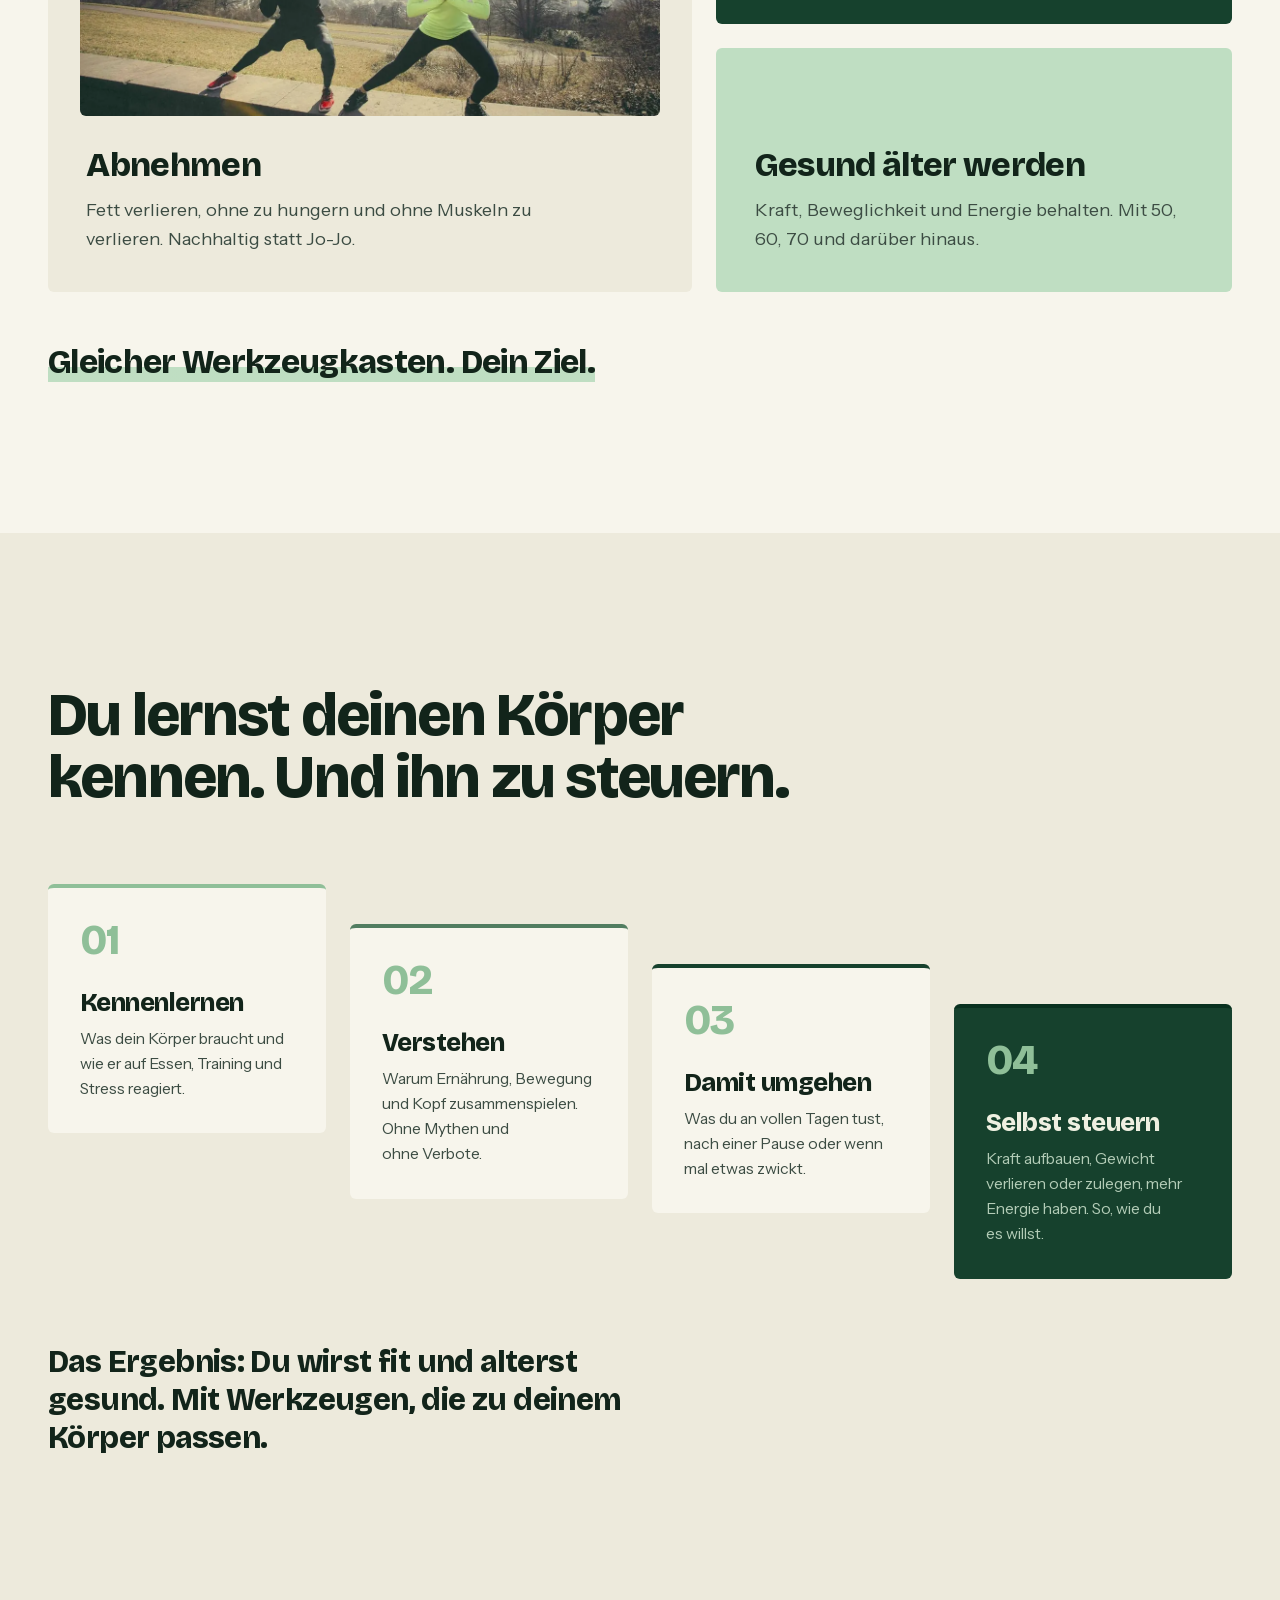
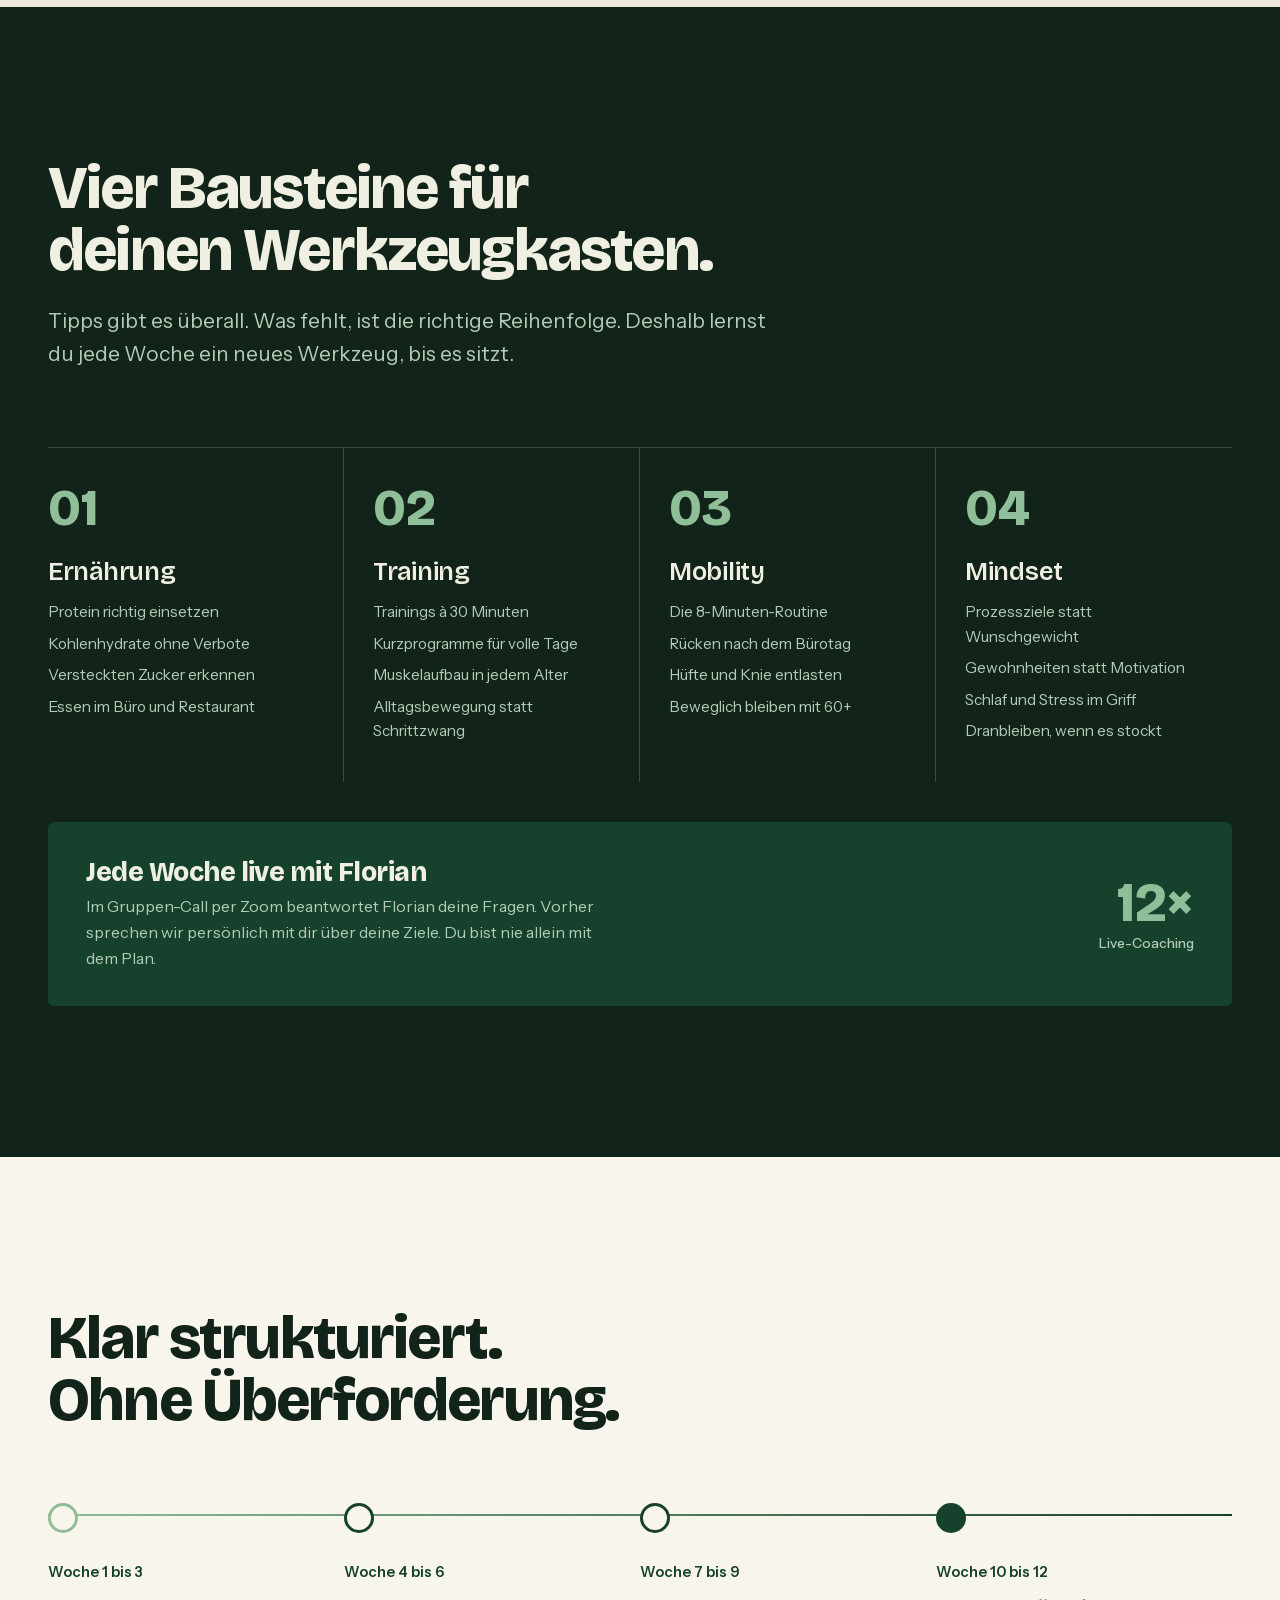
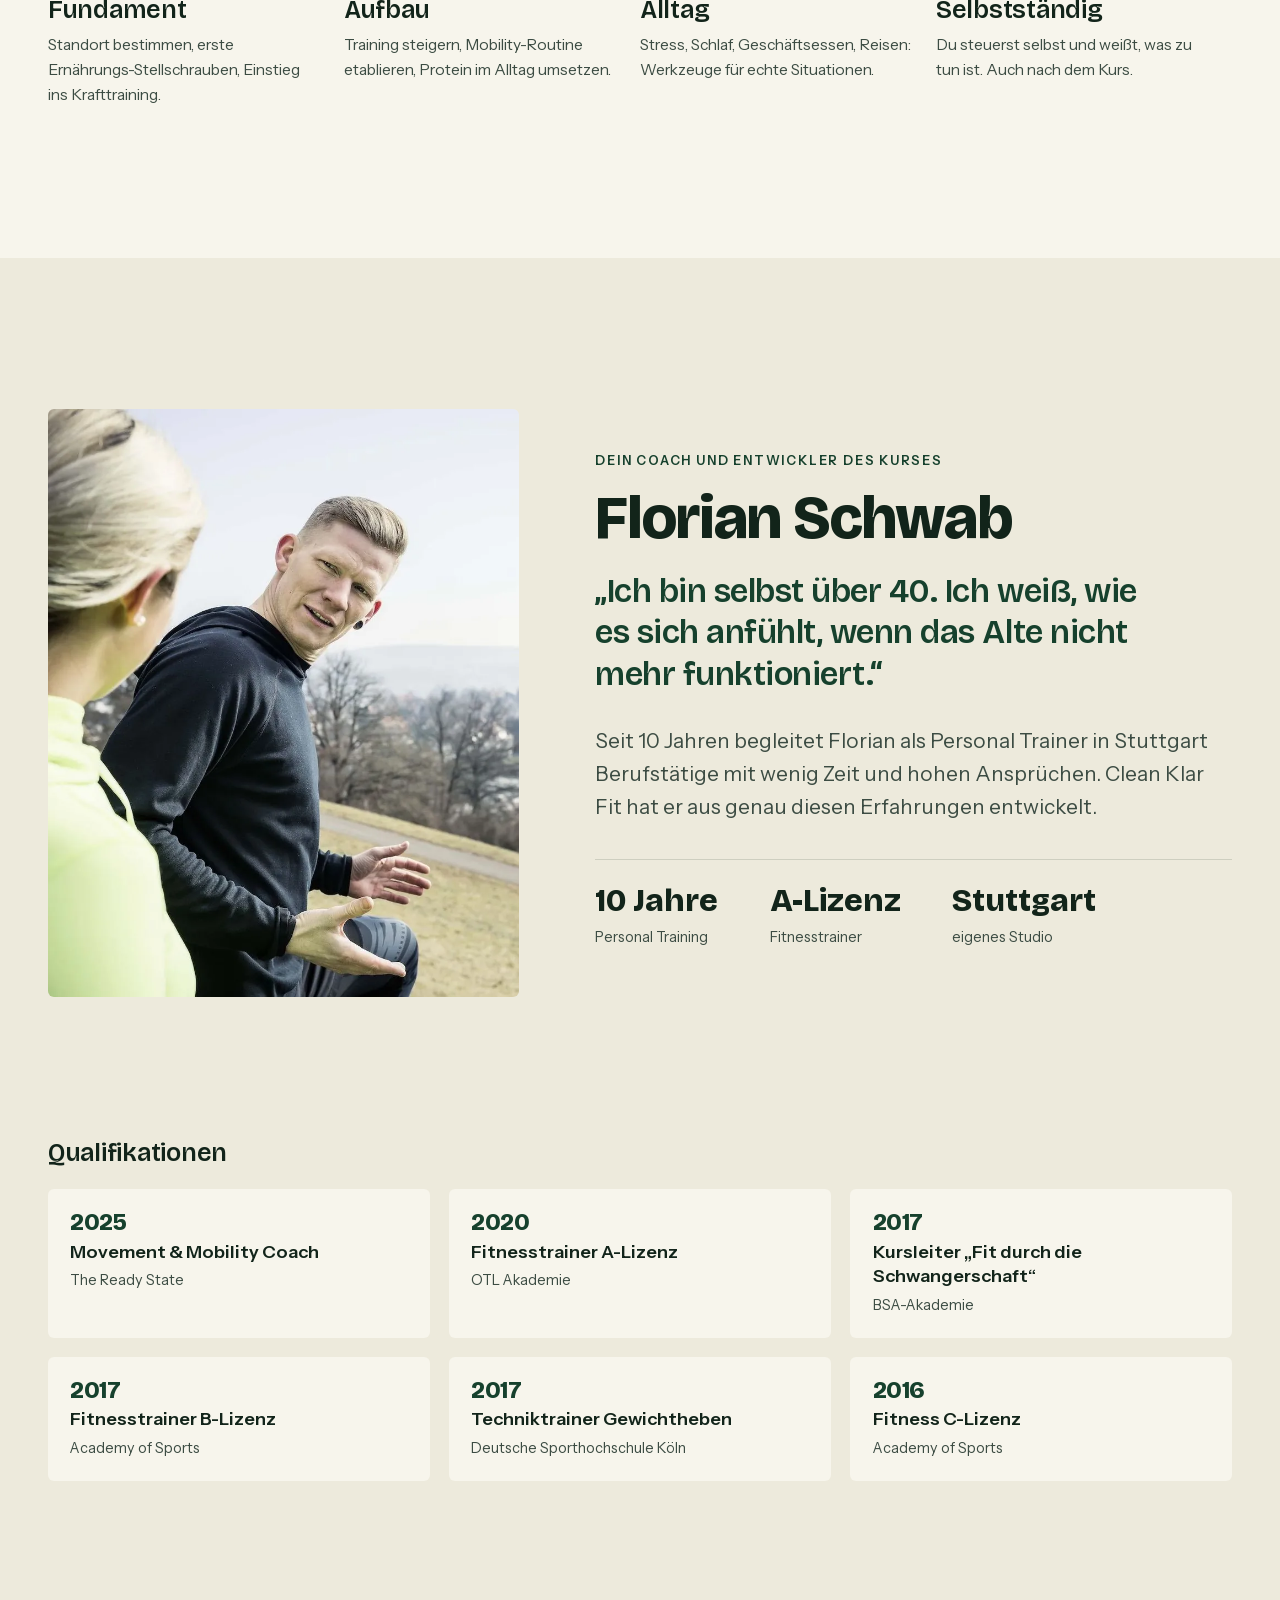
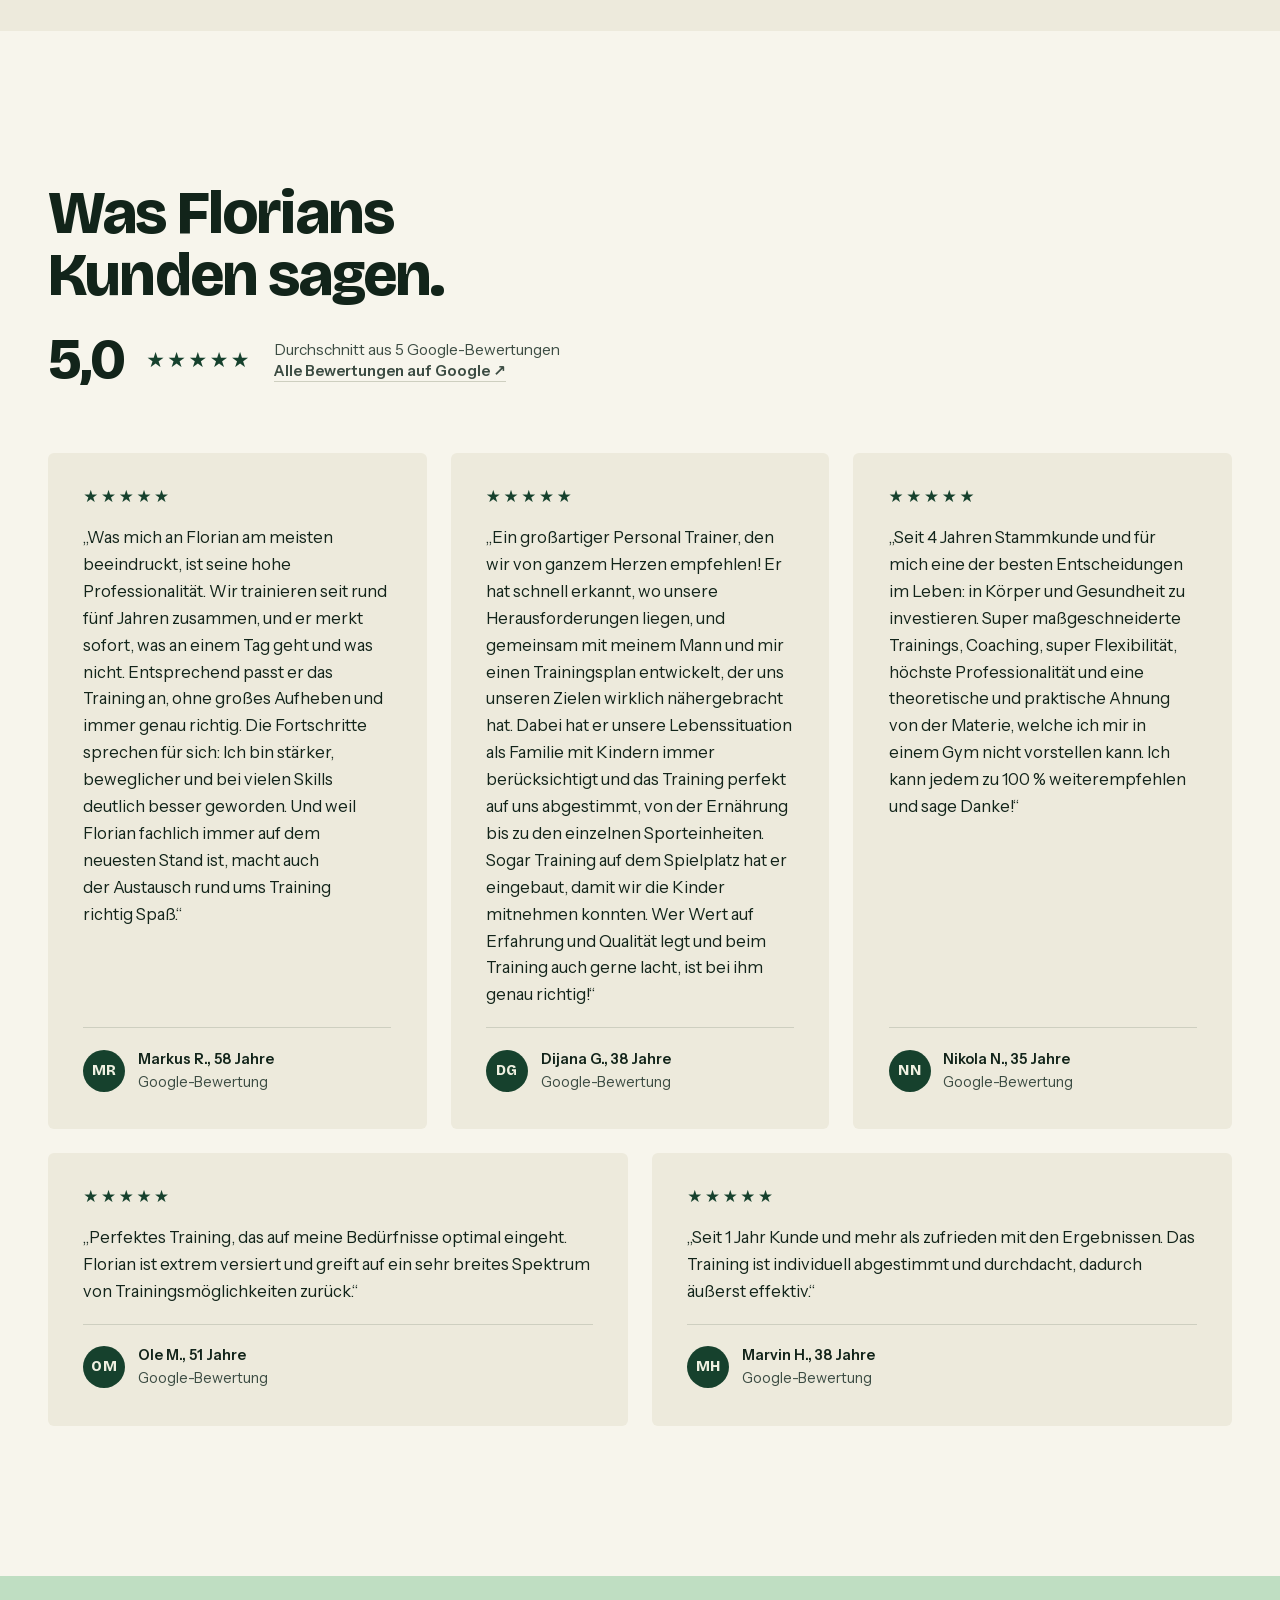
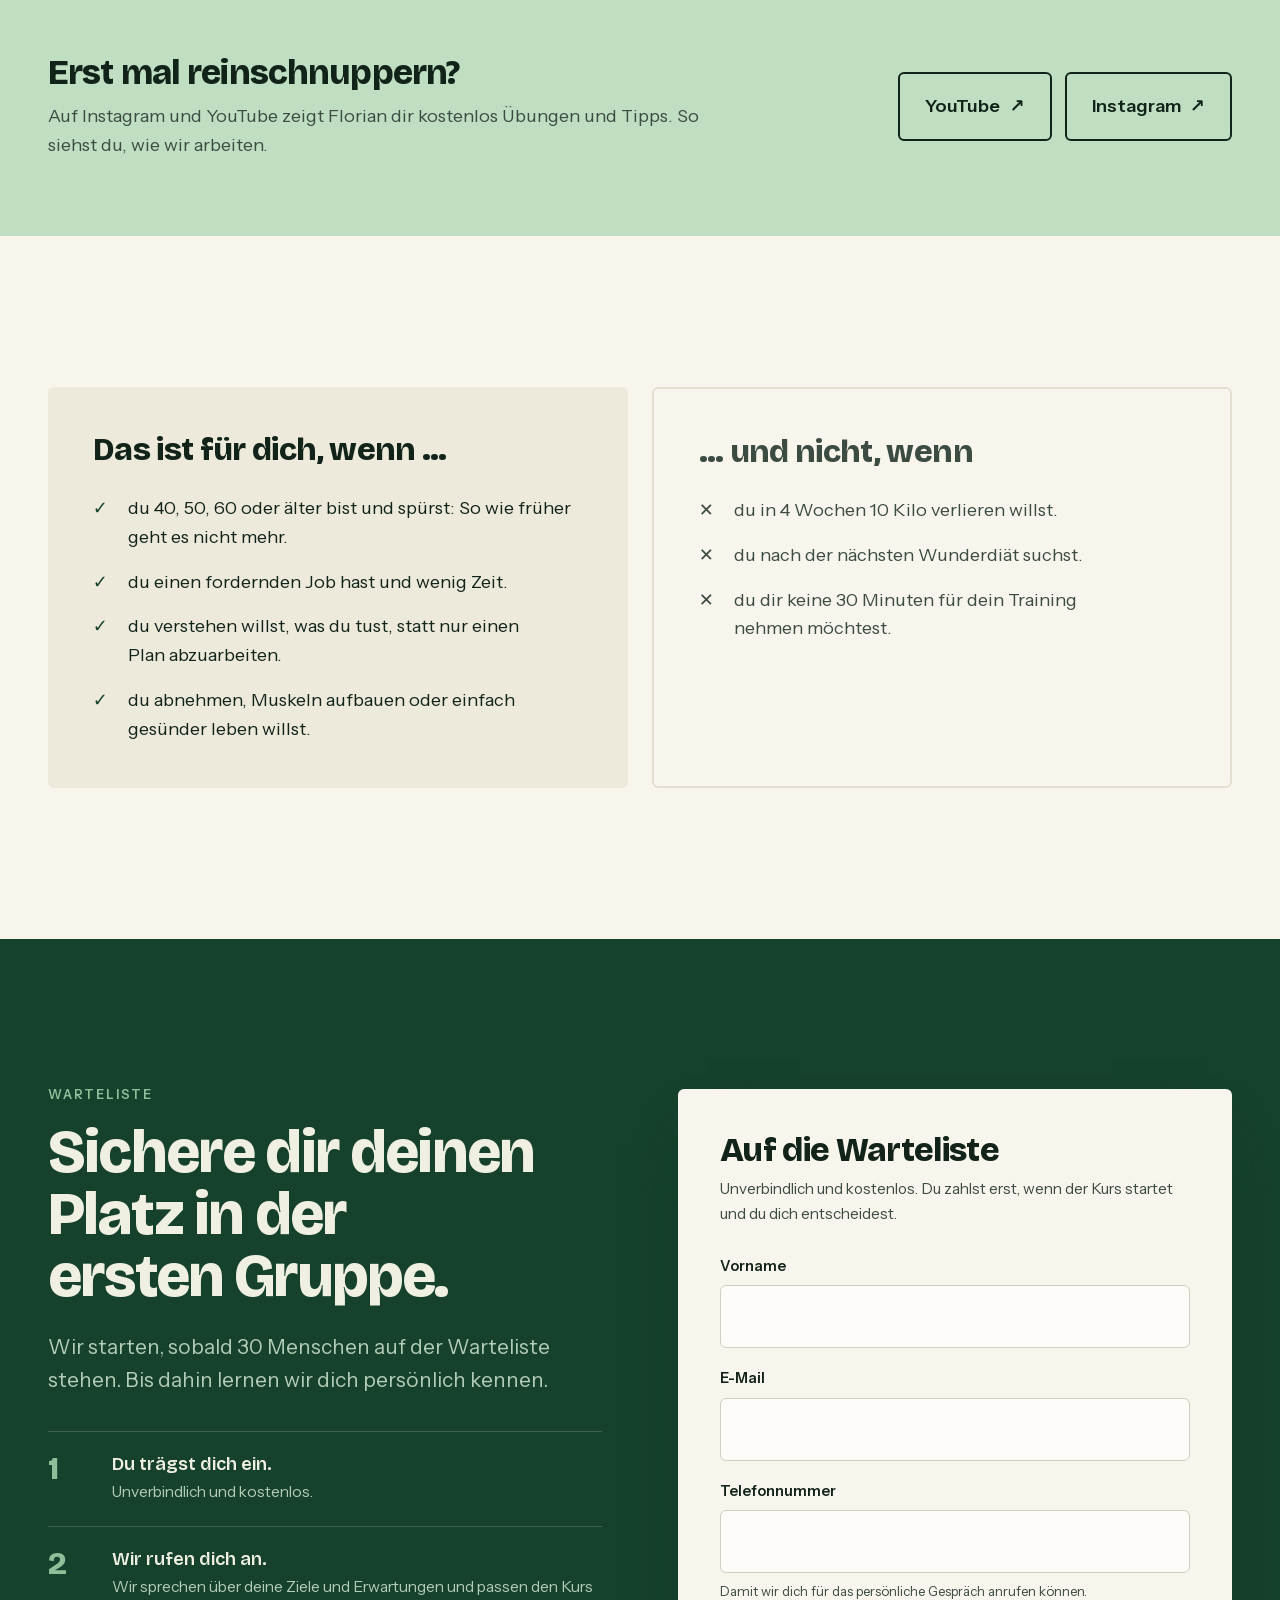
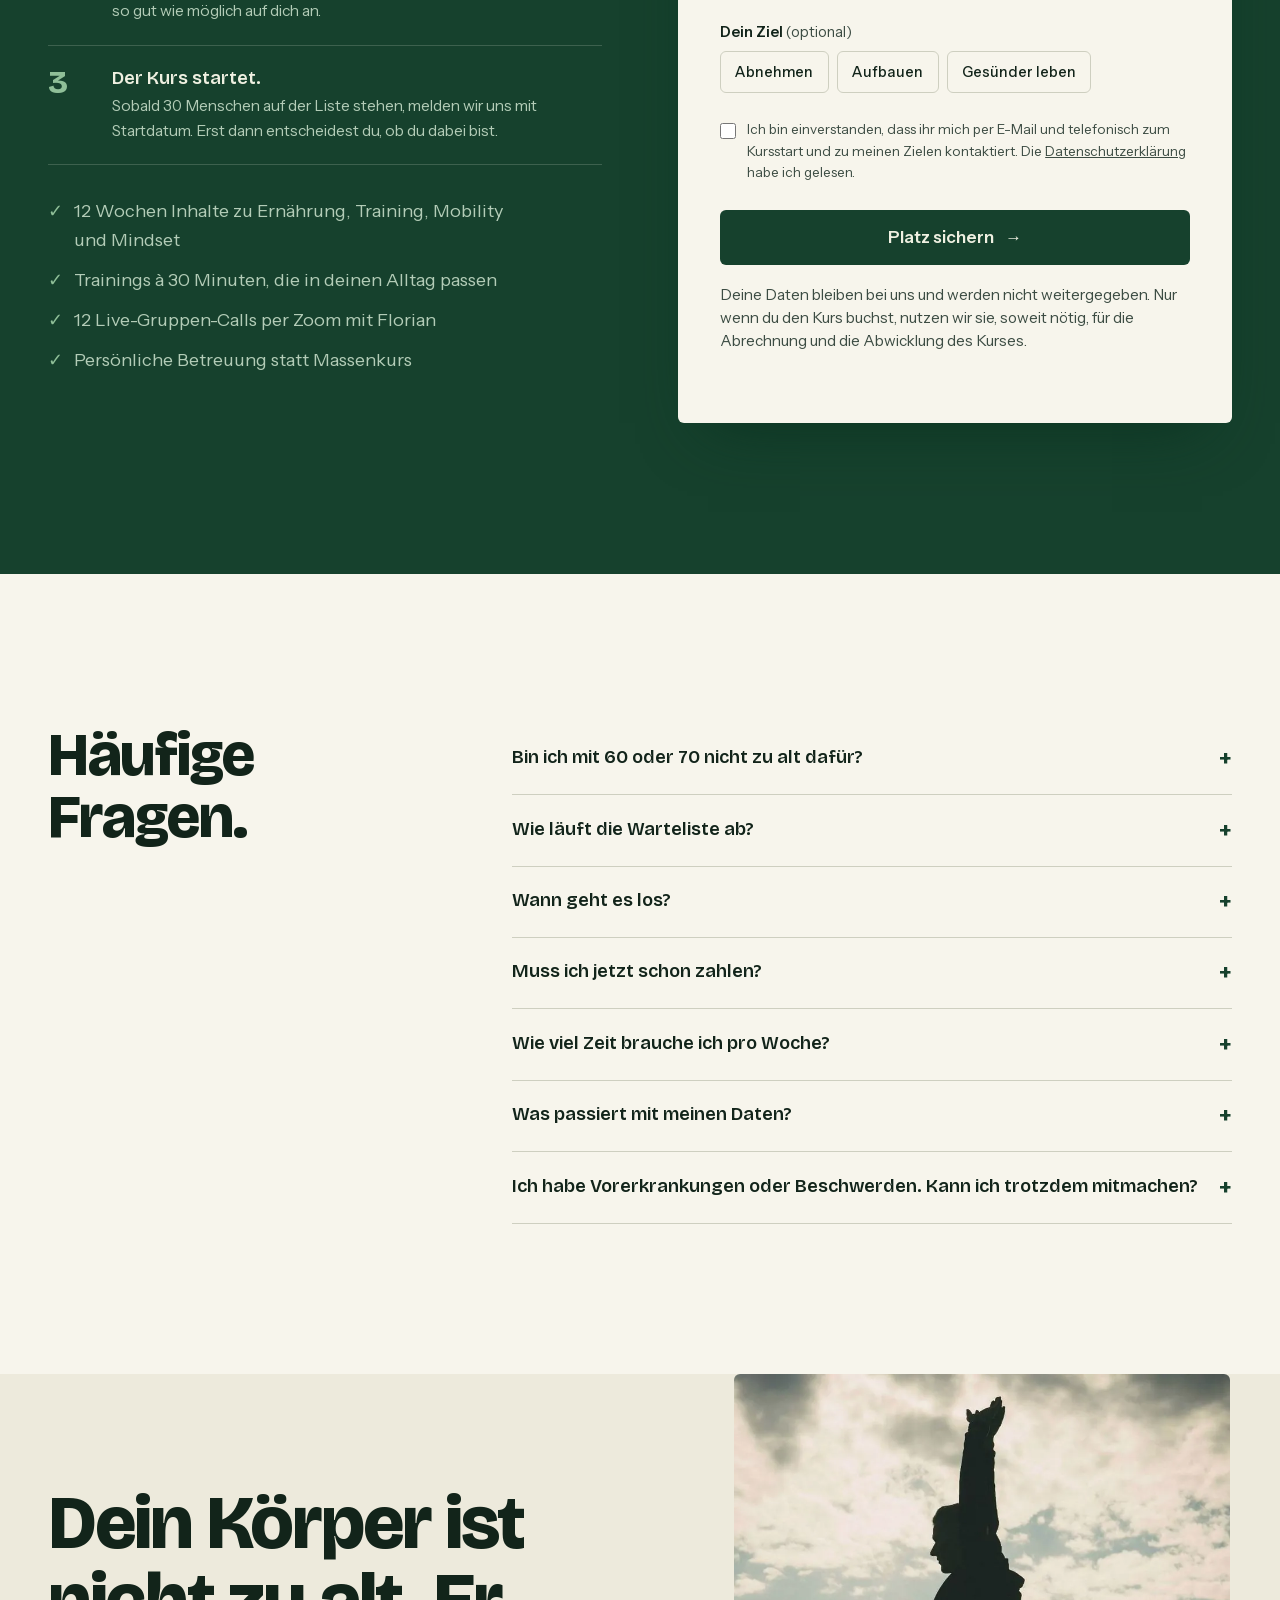
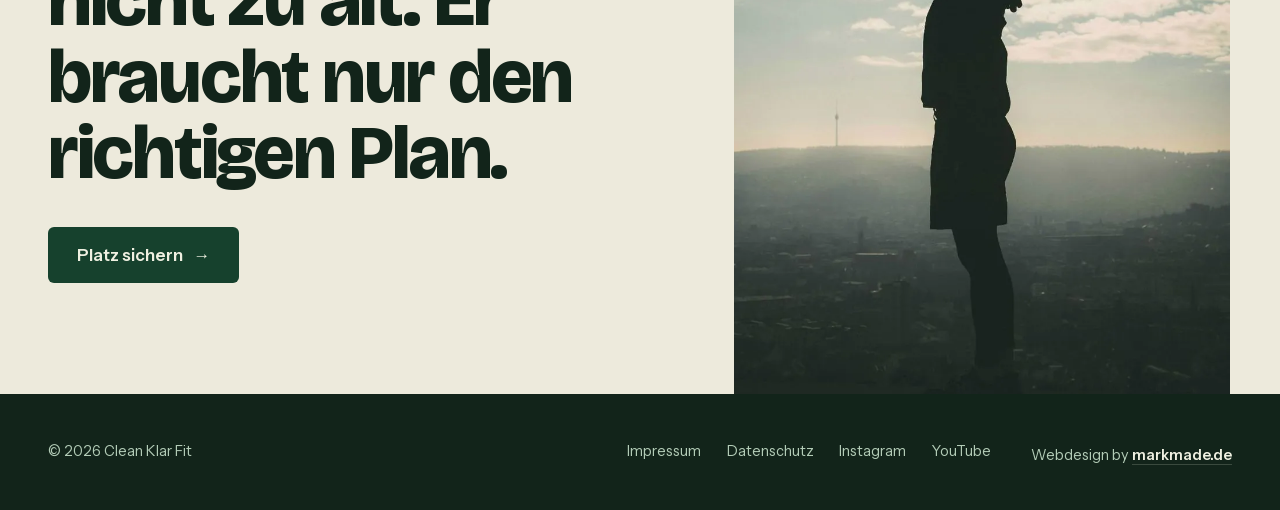
==== commit e74ebe74: "Neues Hauptfoto aus Projekt 17, Vorschaubild aktualisiert Co-Authored-By: Claude Opus 5.5 <noreply@a" ====
--- a/index.html
+++ b/index.html
@@ -61,7 +61,7 @@
       "name": "Florian Schwab",
       "jobTitle": "Personal Trainer",
       "description": "Personal Trainer aus Stuttgart mit 10 Jahren Erfahrung, Fitnesstrainer A-Lizenz und Movement & Mobility Coach.",
-      "image": "https://cleanklarfit.de/bilder/florian-portrait.jpg",
+      "image": "https://cleanklarfit.de/bilder/florian-hero.jpg",
       "url": "https://sf-personaltraining.de/",
       "worksFor": { "@type": "Organization", "name": "SF Personal Training", "url": "https://sf-personaltraining.de/" },
       "knowsAbout": ["Krafttraining", "Mobility", "Ernährung", "Abnehmen", "Muskelaufbau", "Rückengesundheit"],
@@ -138,7 +138,7 @@
     <div class="hero-img photo rv" style="--d:3">
       <picture>
         <source srcset="bilder/florian-hero.webp" type="image/webp">
-        <img src="bilder/florian-hero.jpg" width="680" height="850" alt="Florian Schwab, Personal Trainer aus Stuttgart, mit verschränkten Armen" fetchpriority="high">
+        <img src="bilder/florian-hero.jpg" width="760" height="950" alt="Florian Schwab, Personal Trainer aus Stuttgart, lächelt an der Sprossenwand im Studio" fetchpriority="high">
       </picture>
       <div class="tag"><b>10 Jahre Personal Training</b>jetzt als strukturierter Online-Kurs</div>
     </div>
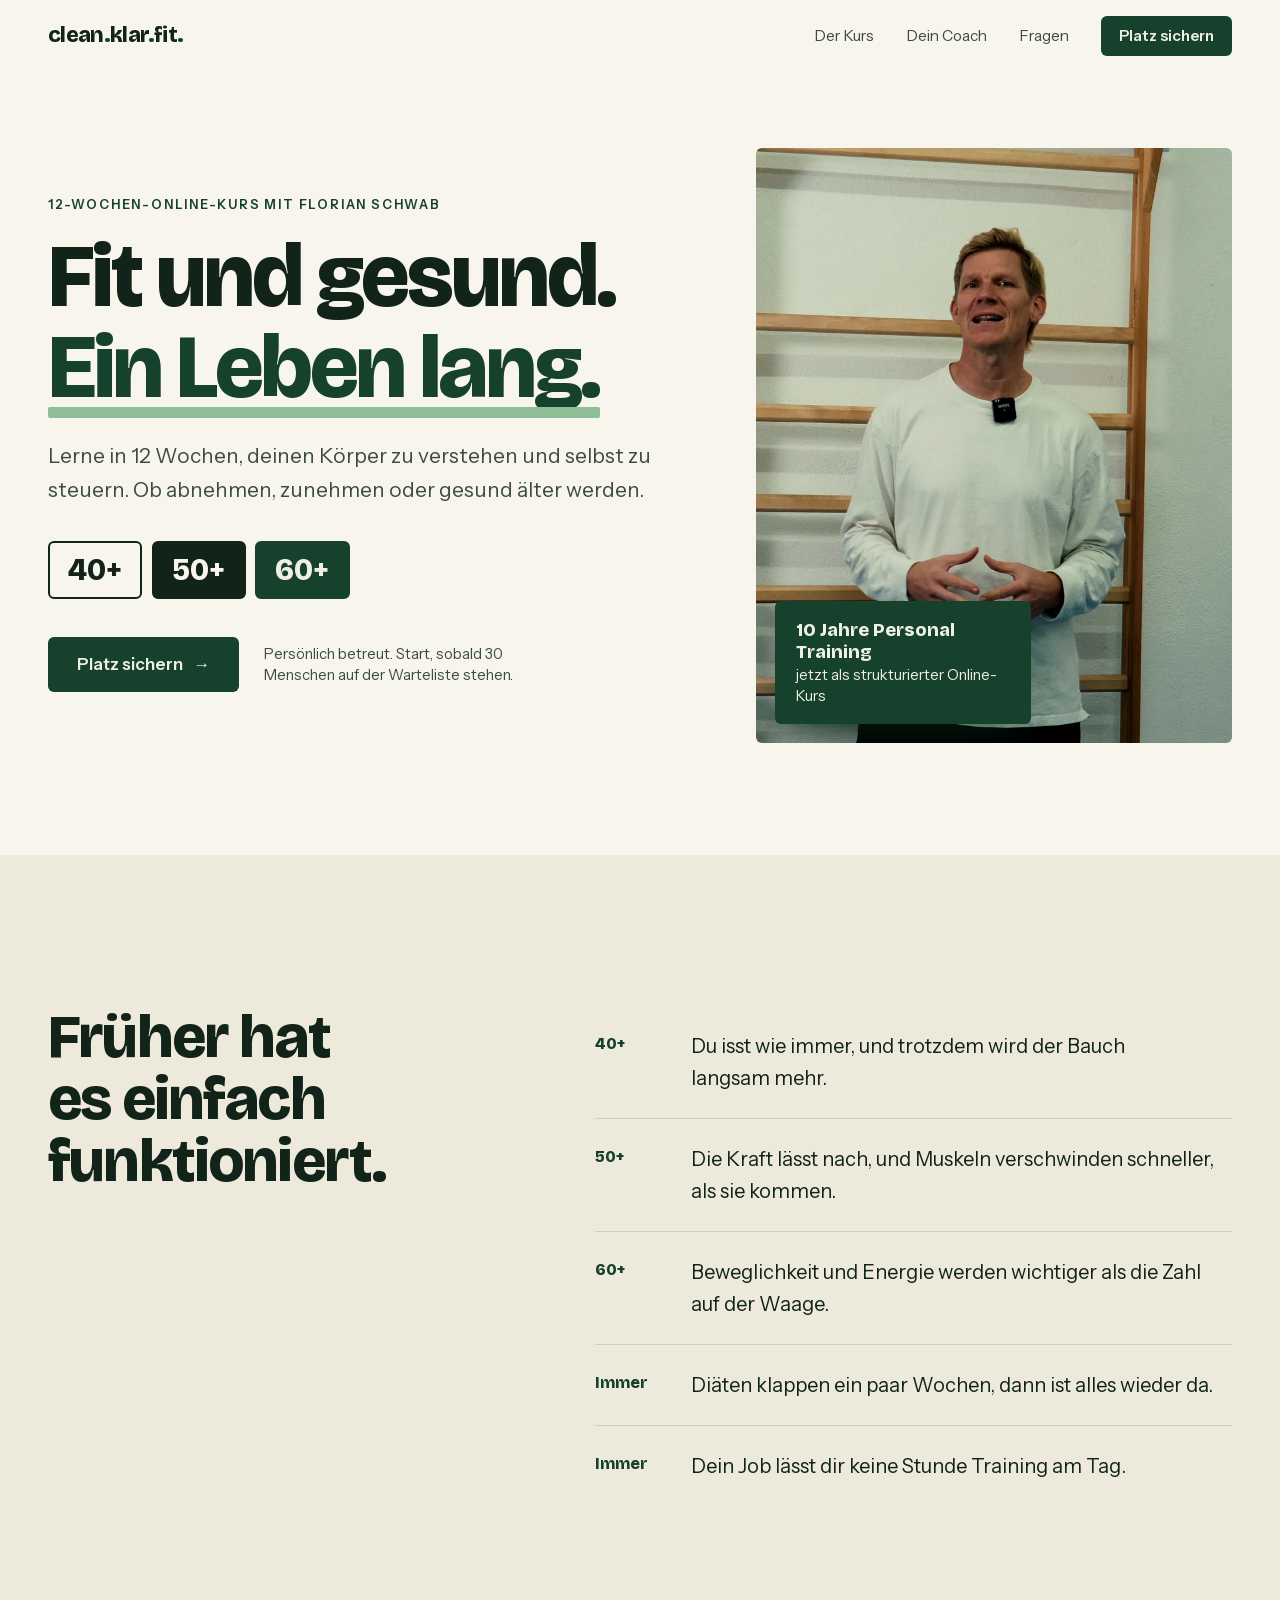
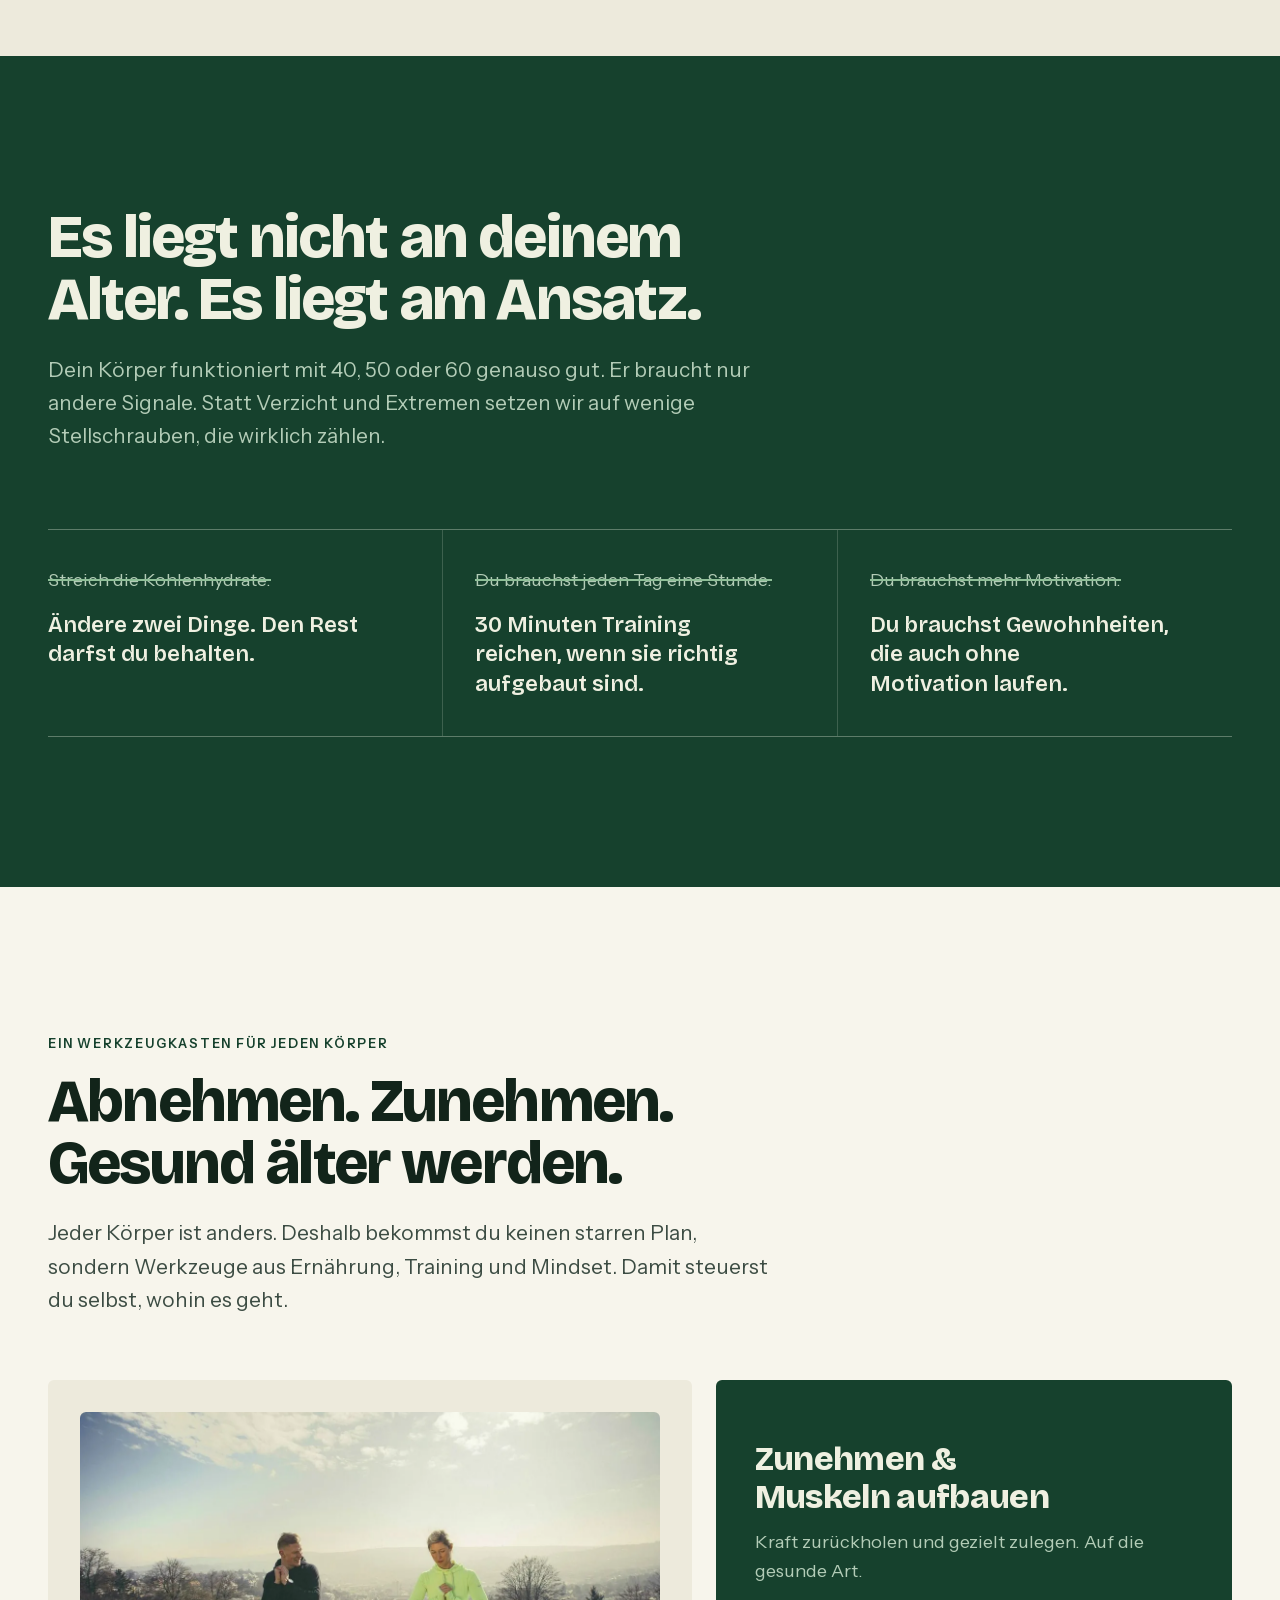
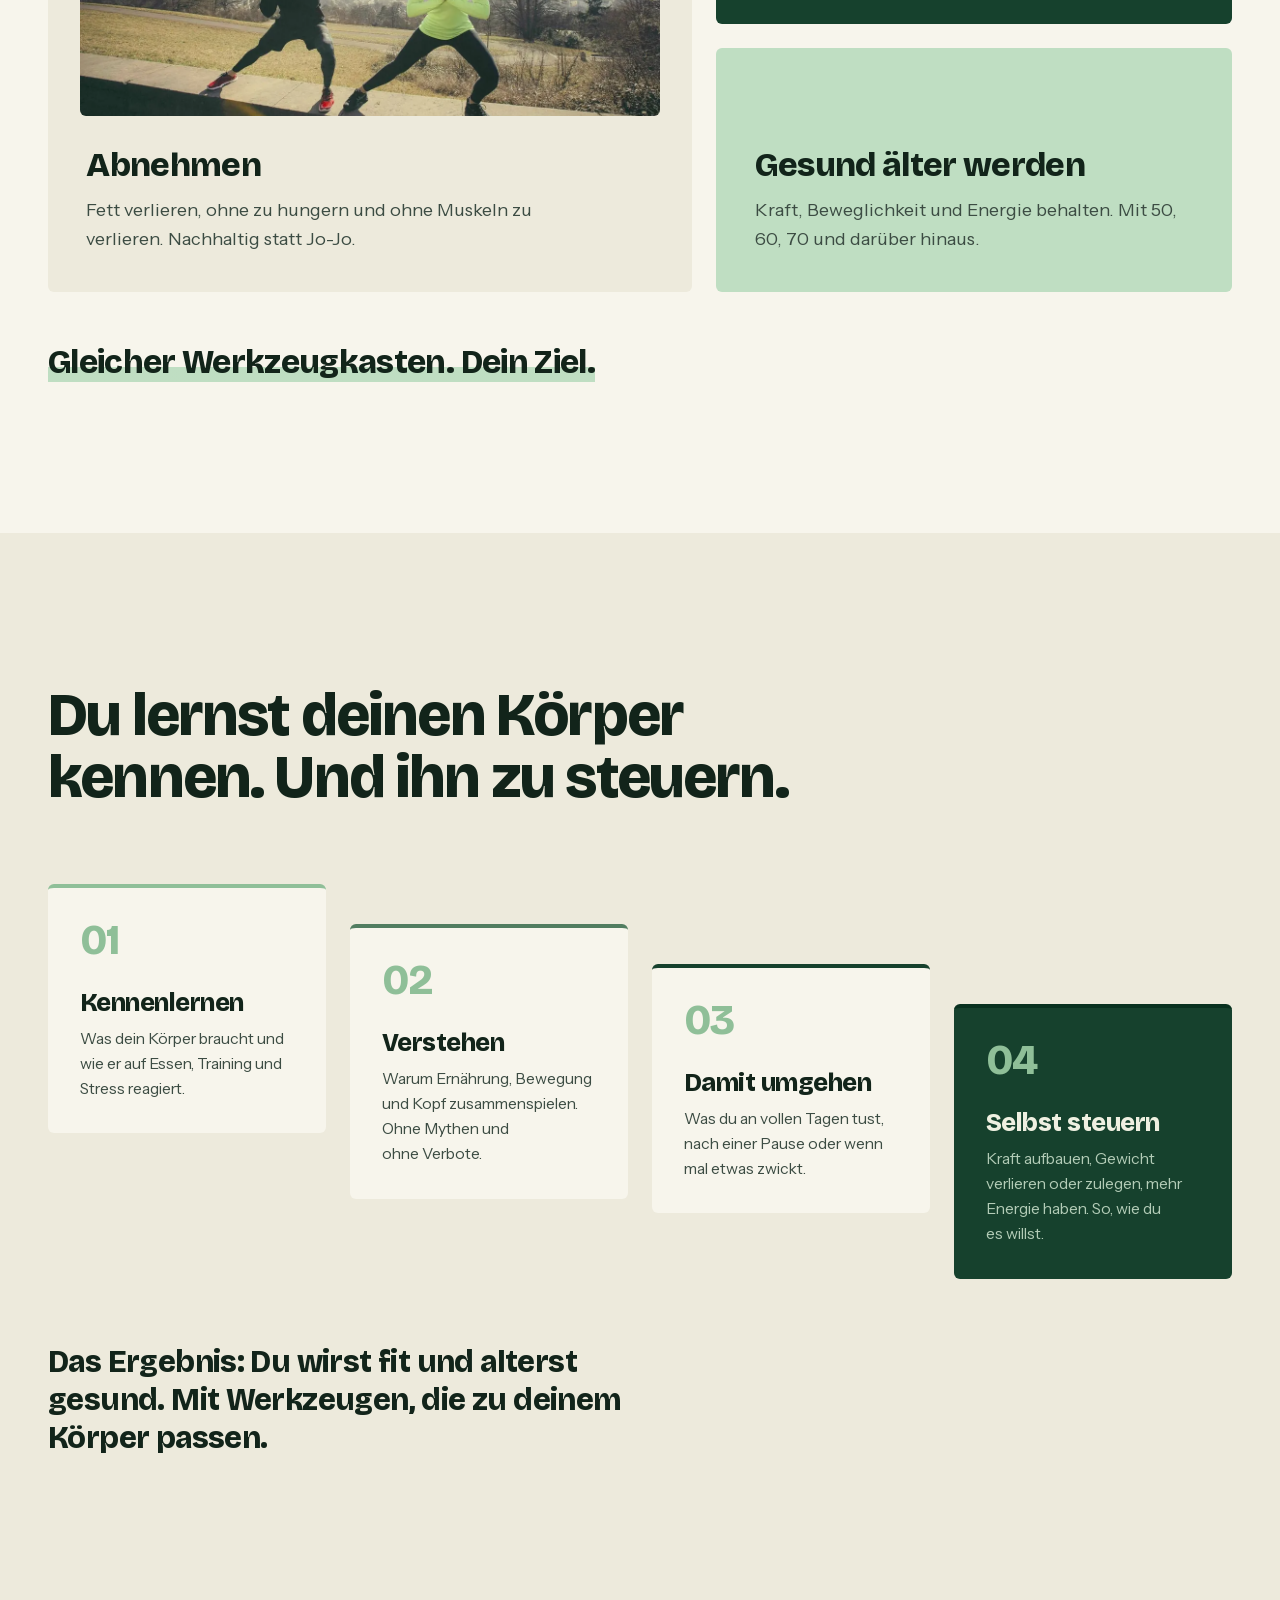
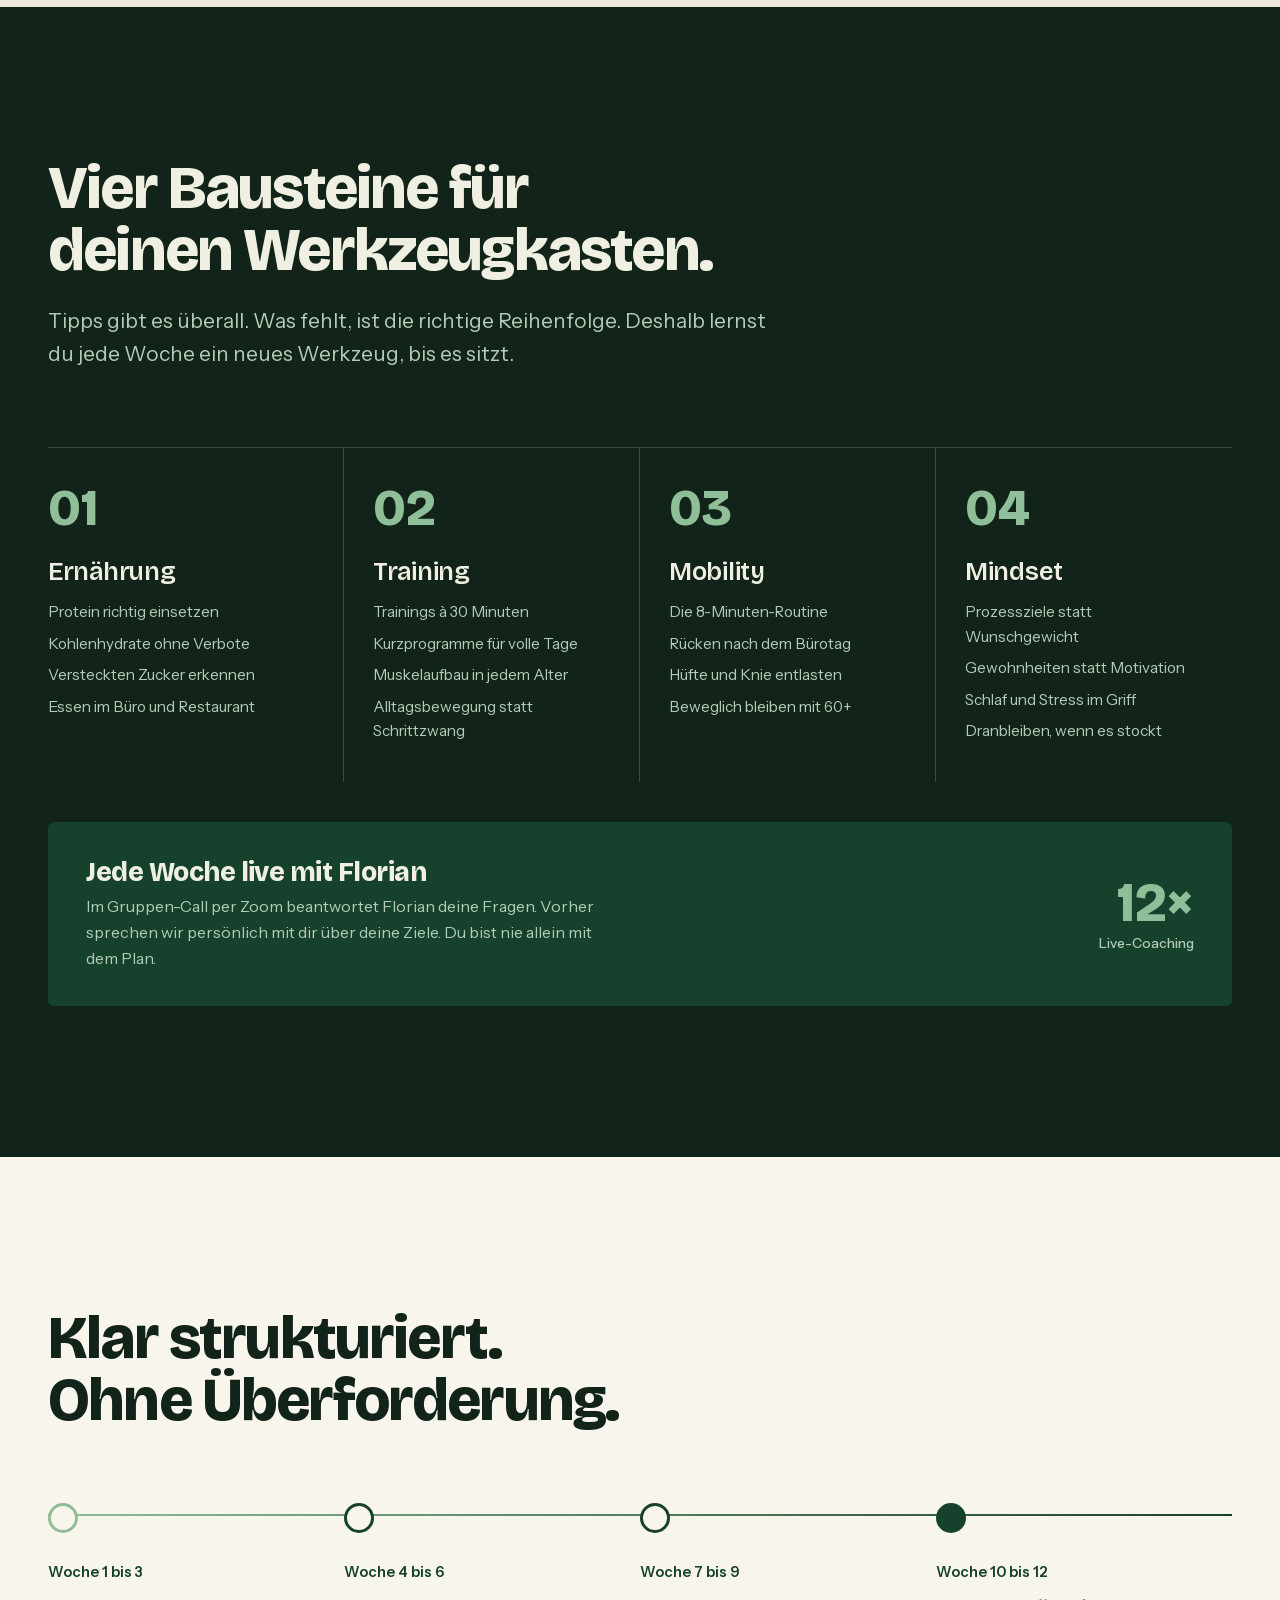
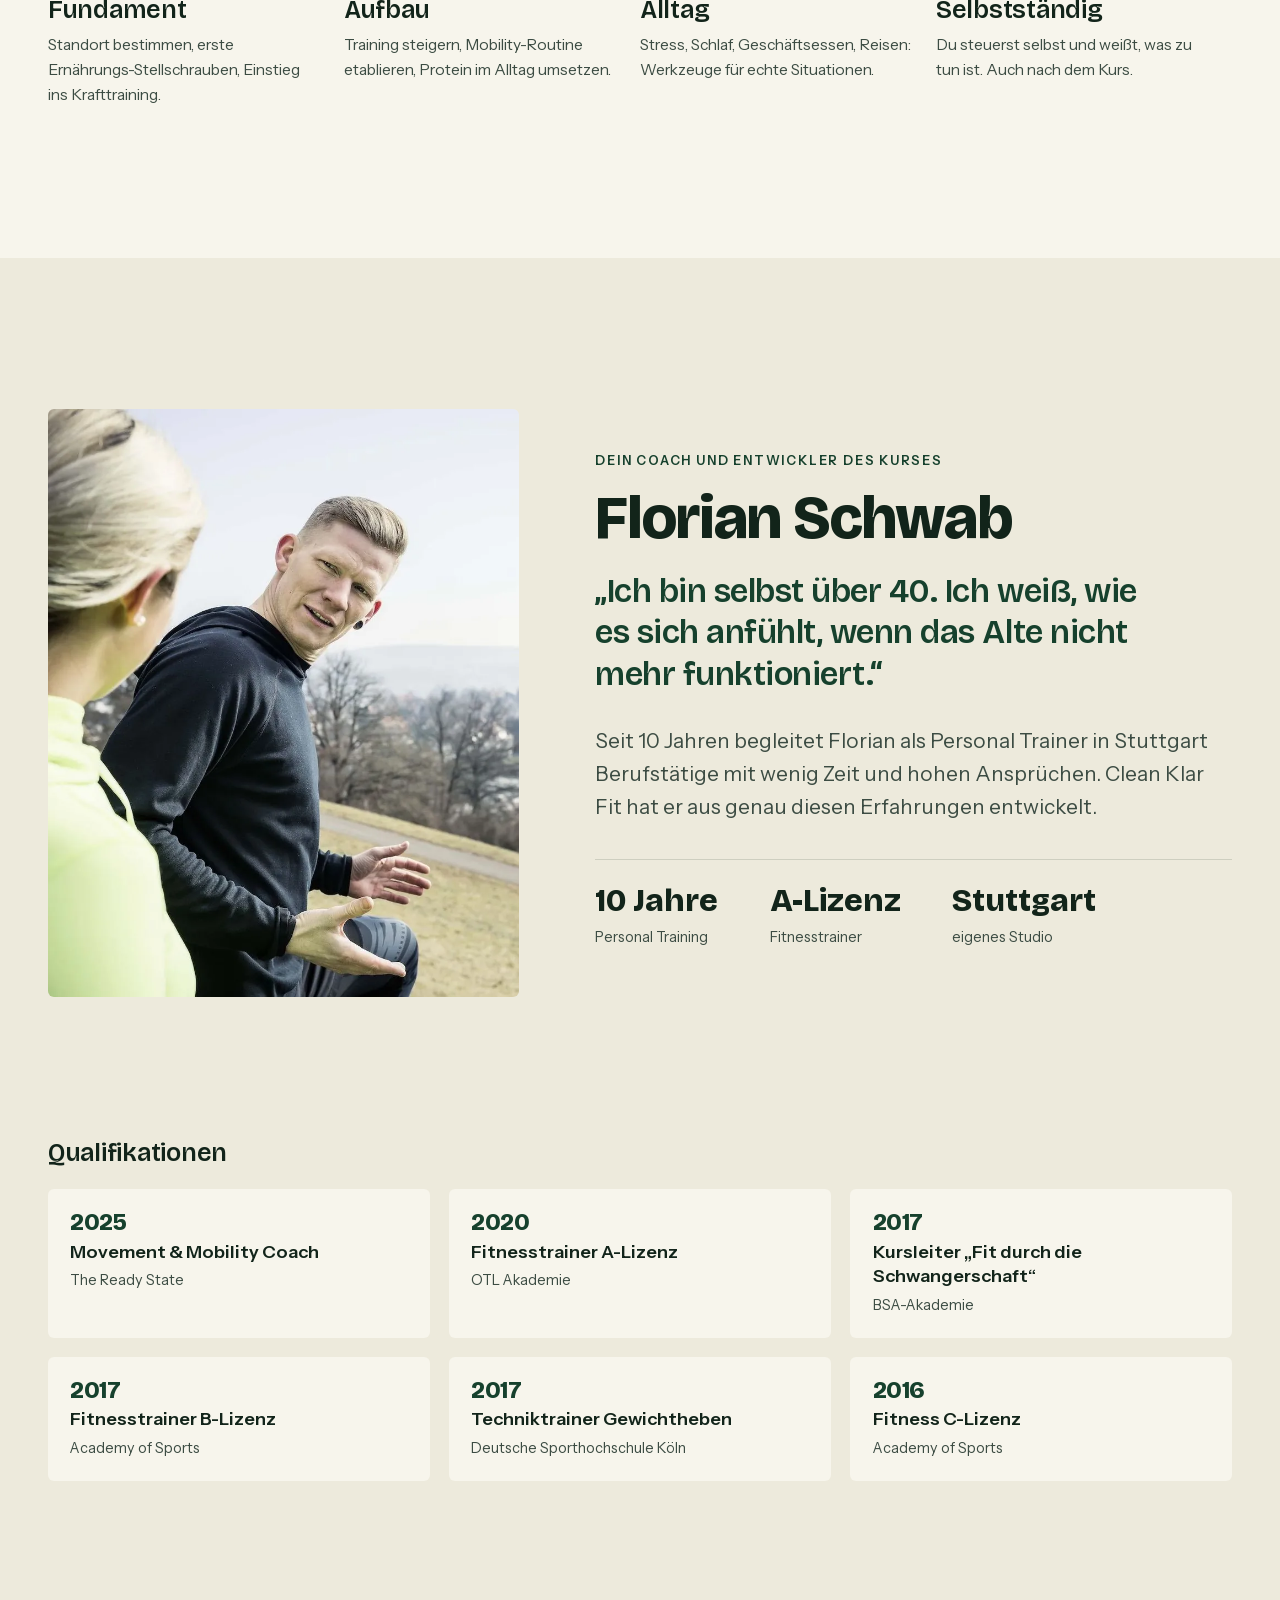
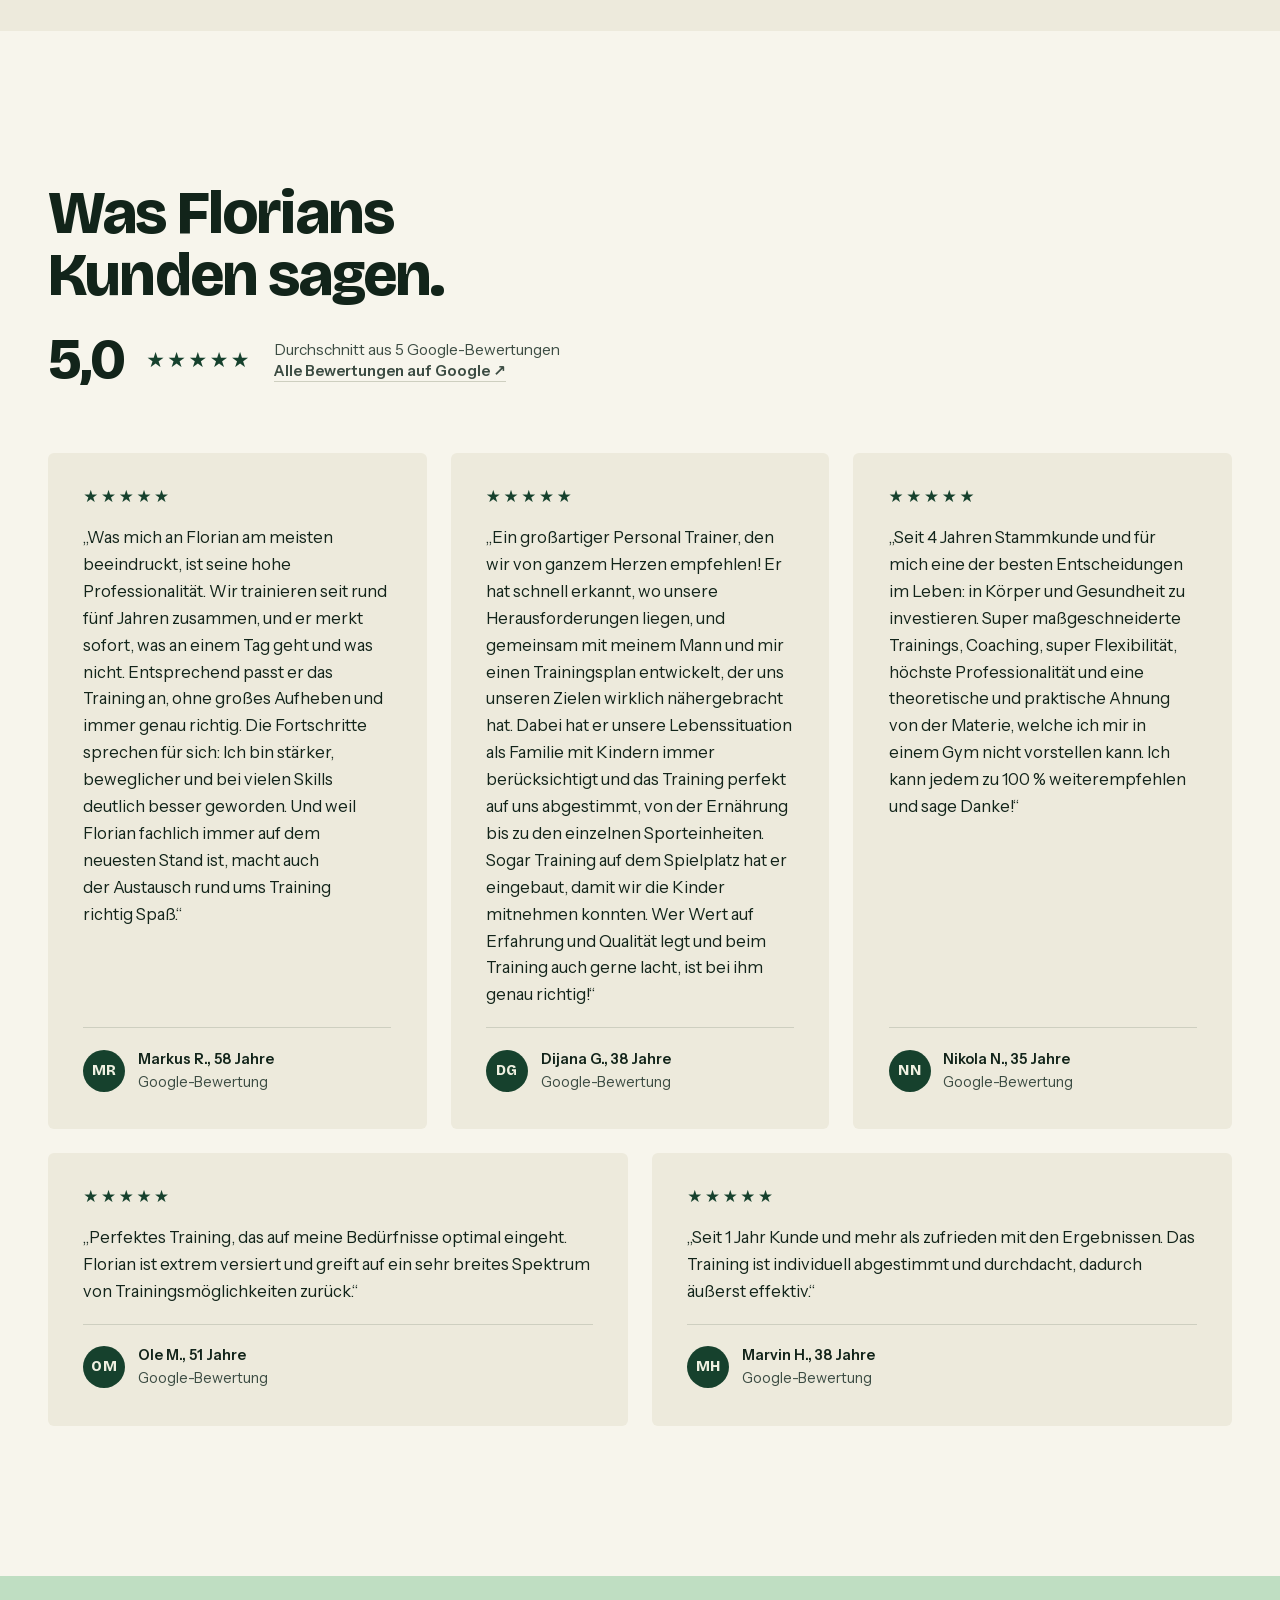
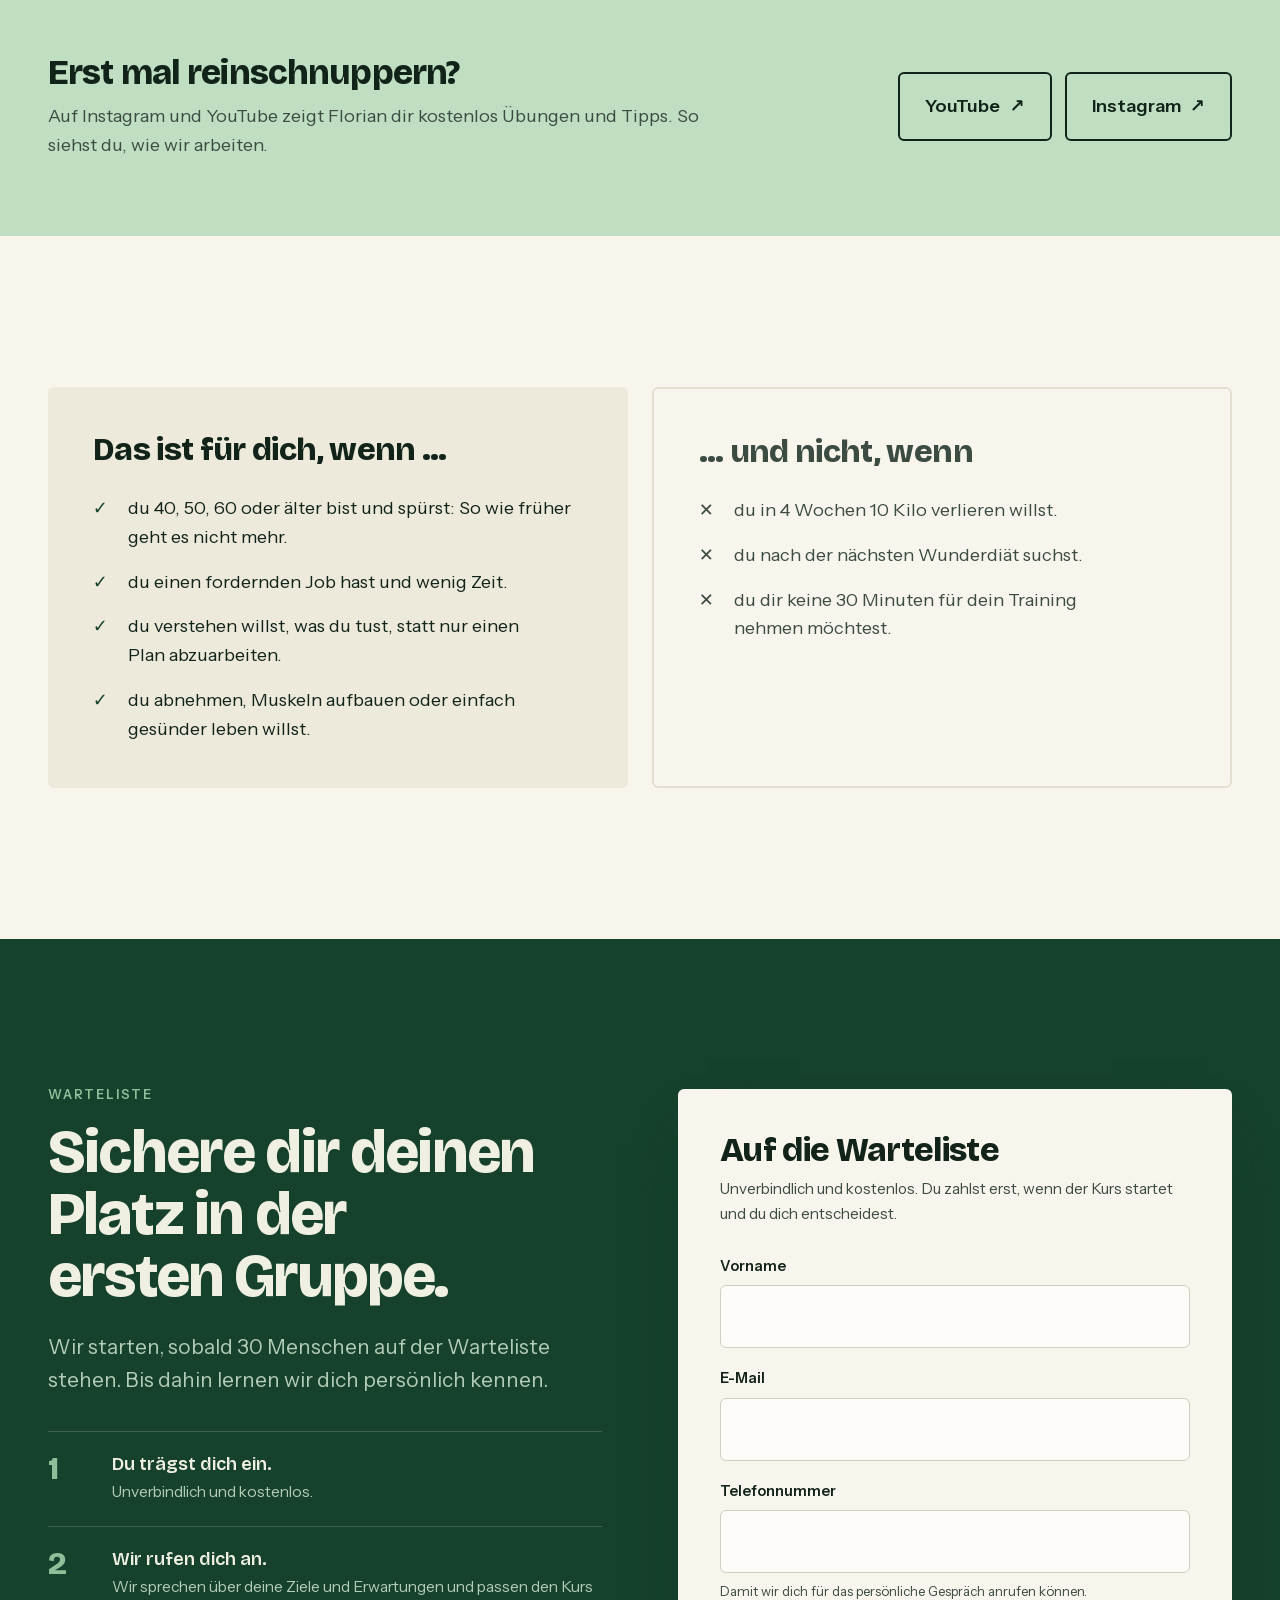
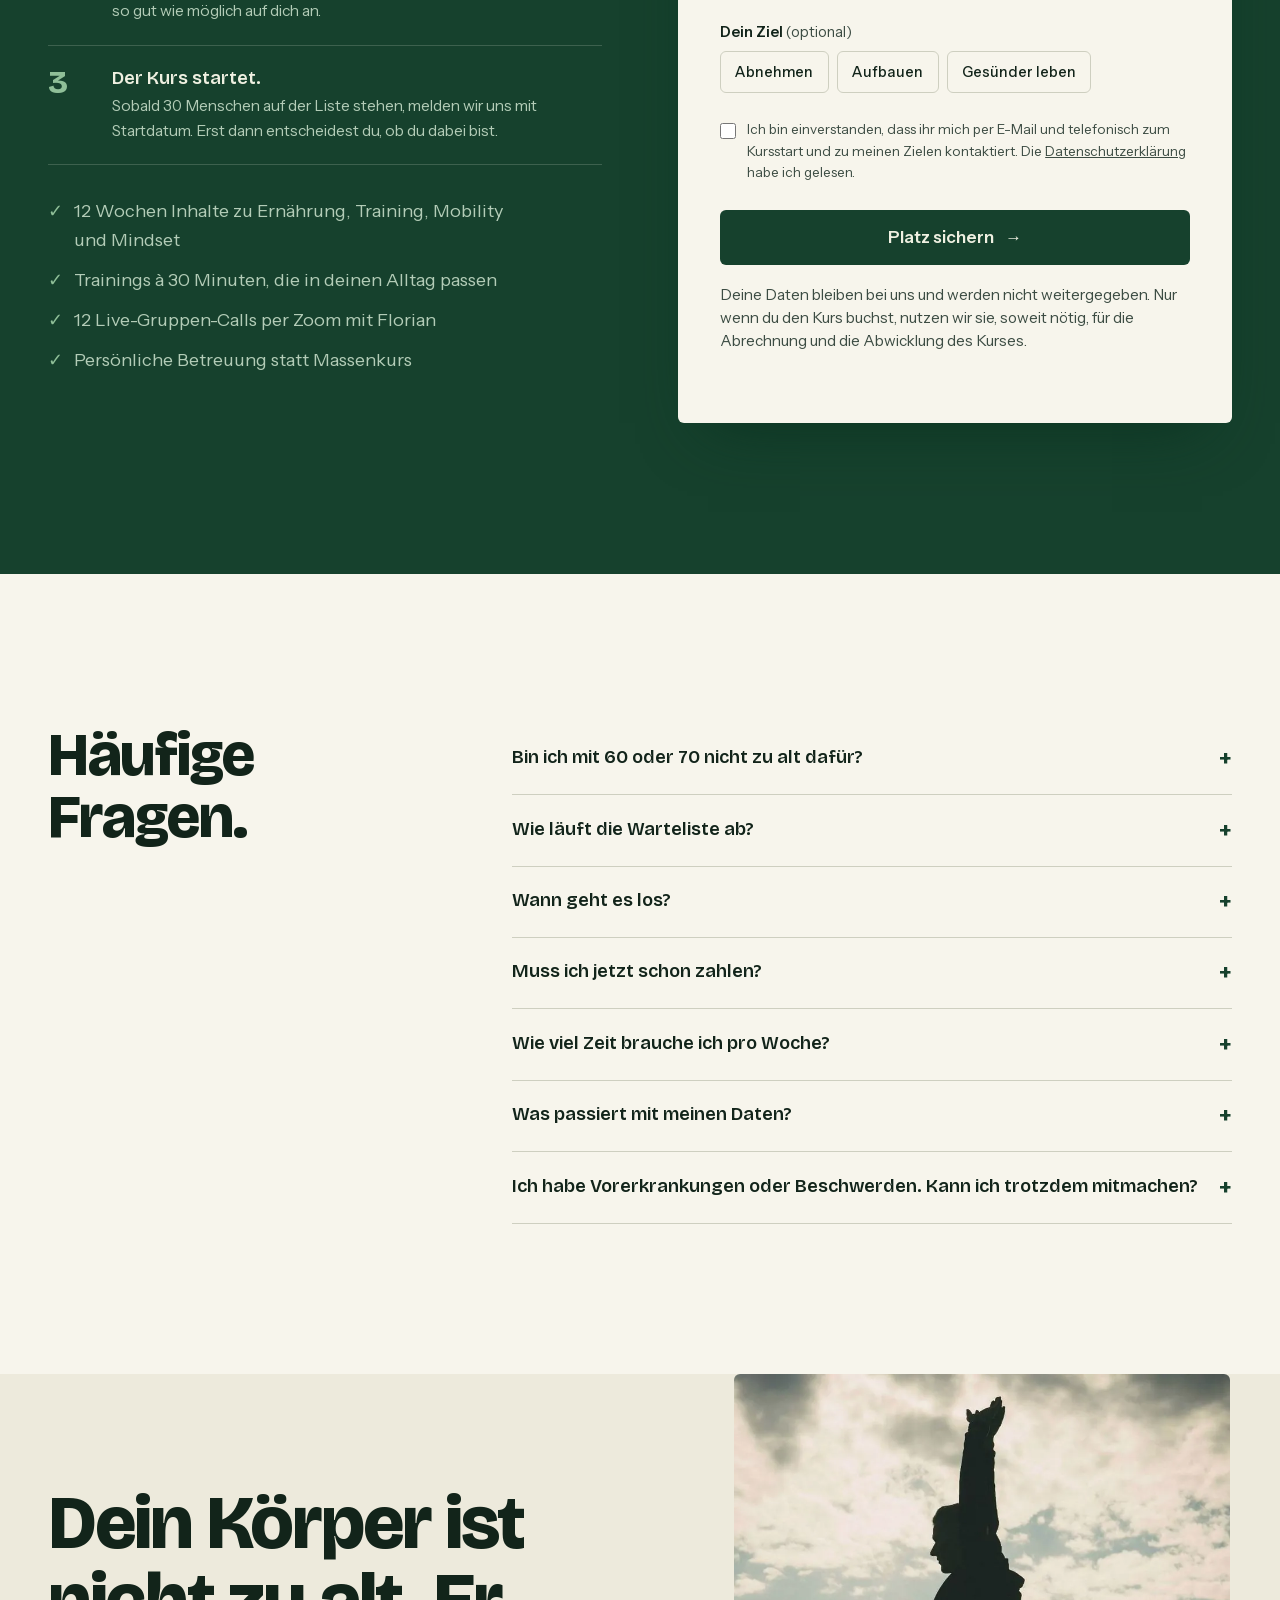
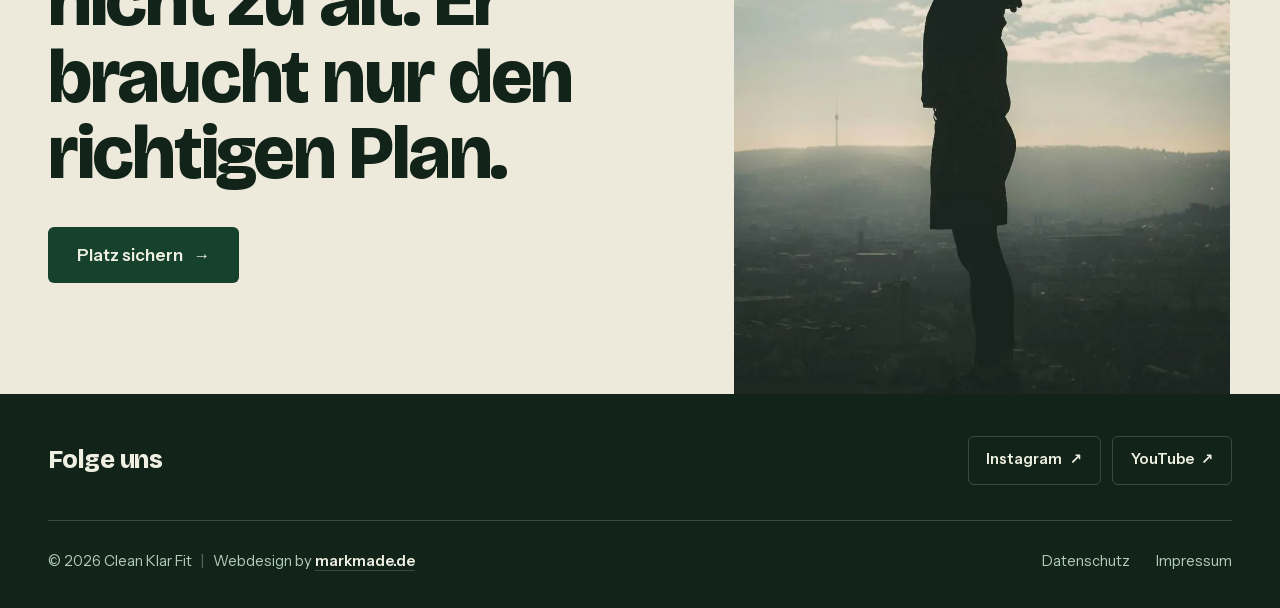
==== commit 7d027220: "Footer neu: Social Media oben, Webdesign-Hinweis und Rechtliches darunter Co-Authored-By: Claude Opu" ====
--- a/index.html
+++ b/index.html
@@ -388,9 +388,17 @@
 </main>
 
 <footer class="site"><div class="wrap">
-  <span>© 2026 Clean Klar Fit</span>
-  <span class="fl"><a href="impressum.html">Impressum</a><a href="datenschutz.html">Datenschutz</a><a href="https://www.instagram.com/clean.klar.fit/" target="_blank" rel="noopener">Instagram</a><a href="https://www.youtube.com/@cleanklarfit" target="_blank" rel="noopener">YouTube</a></span>
-  <span class="credit">Webdesign by <a href="https://markmade.de" target="_blank" rel="noopener">markmade.de</a></span>
+  <div class="f-top">
+    <span class="f-label">Folge uns</span>
+    <nav class="social" aria-label="Social Media">
+      <a href="https://www.instagram.com/clean.klar.fit/" target="_blank" rel="noopener">Instagram <span aria-hidden="true">↗</span></a>
+      <a href="https://www.youtube.com/@cleanklarfit" target="_blank" rel="noopener">YouTube <span aria-hidden="true">↗</span></a>
+    </nav>
+  </div>
+  <div class="f-bottom">
+    <span class="credit">© 2026 Clean Klar Fit <span class="sep" aria-hidden="true">|</span> Webdesign by <a href="https://markmade.de" target="_blank" rel="noopener">markmade.de</a></span>
+    <nav class="fl" aria-label="Rechtliches"><a href="datenschutz.html">Datenschutz</a><a href="impressum.html">Impressum</a></nav>
+  </div>
 </div></footer>
 
 <script src="assets/main.js" defer></script>
--- a/assets/style.css
+++ b/assets/style.css
@@ -276,14 +276,20 @@
 .final h2{font-size:clamp(2.4rem,1.5rem + 4vw,5rem);max-width:14ch;margin-bottom:2.2rem}
 .final .photo{aspect-ratio:4/5;max-height:620px;align-self:end;border-radius:var(--radius) var(--radius) 0 0}
 
-footer.site{background:var(--ink);color:var(--on-forest-soft);padding:2.4rem 0;font-size:.9rem}
-footer.site .wrap{display:grid;grid-template-columns:1fr auto auto;gap:1.5rem 2.5rem;align-items:center}
-footer.site a{text-decoration:none;transition:color .2s}
+footer.site{background:var(--ink);color:var(--on-forest-soft);font-size:.92rem}
+footer.site a{text-decoration:none;transition:color .2s,background .3s var(--ease),border-color .3s}
 footer.site a:hover{color:var(--on-forest)}
-footer.site .fl{display:flex;flex-wrap:wrap;gap:.2rem 1.6rem}
-footer.site .fl a,footer.site .credit a{display:inline-block;padding-block:.5rem}
-footer.site .credit a{color:var(--on-forest);font-weight:600;border-bottom:1px solid var(--on-forest-line);padding-bottom:1px}
-footer.site .credit a:hover{border-color:var(--sage)}
+.f-top{display:flex;align-items:center;justify-content:space-between;gap:1.2rem 2rem;flex-wrap:wrap;padding:2.6rem 0 2.2rem;border-bottom:1px solid var(--on-forest-line)}
+.f-label{font:800 clamp(1.3rem,1.1rem + .6vw,1.7rem)/1 "Bricolage Grotesque";letter-spacing:-.02em;color:var(--on-forest)}
+.social{display:flex;gap:.7rem;flex-wrap:wrap}
+.social a{display:inline-flex;align-items:center;gap:.5em;padding:.8em 1.2em;border:1.5px solid var(--on-forest-line);border-radius:var(--radius);color:var(--on-forest);font-weight:600}
+.social a:hover{background:var(--on-forest);color:var(--ink);border-color:var(--on-forest)}
+.f-bottom{display:flex;align-items:center;justify-content:space-between;gap:.6rem 2rem;flex-wrap:wrap;padding:1.4rem 0 1.8rem}
+.f-bottom .sep{opacity:.4;margin:0 .4em}
+.f-bottom .credit a{color:var(--on-forest);font-weight:600;text-decoration:underline;text-decoration-color:var(--on-forest-line);text-underline-offset:4px}
+.f-bottom .credit a:hover{text-decoration-color:var(--sage)}
+.f-bottom .fl{display:flex;gap:1.6rem}
+.f-bottom .fl a{display:inline-block;padding-block:.4rem}
 
 /* Rechtstexte + 404 */
 .legal{padding-block:clamp(3rem,6vw,6rem)}
@@ -328,7 +334,6 @@
   .coach{grid-template-columns:1fr}
   .coach .when{text-align:left}
   .final .photo{max-height:440px;aspect-ratio:4/3}
-  footer.site .wrap{grid-template-columns:1fr}
 }
 @media (max-width:560px){
   .tools{grid-template-columns:1fr}
@@ -340,5 +345,3 @@
   .pain li{grid-template-columns:1fr;gap:.2rem}
   .hero-img .tag{left:.8rem;right:.8rem;max-width:none}
 }
-footer.site .credit a{border-bottom:0;text-decoration:underline;text-decoration-color:var(--on-forest-line);text-underline-offset:4px;transition:text-decoration-color .3s}
-footer.site .credit a:hover{text-decoration-color:var(--sage)}
